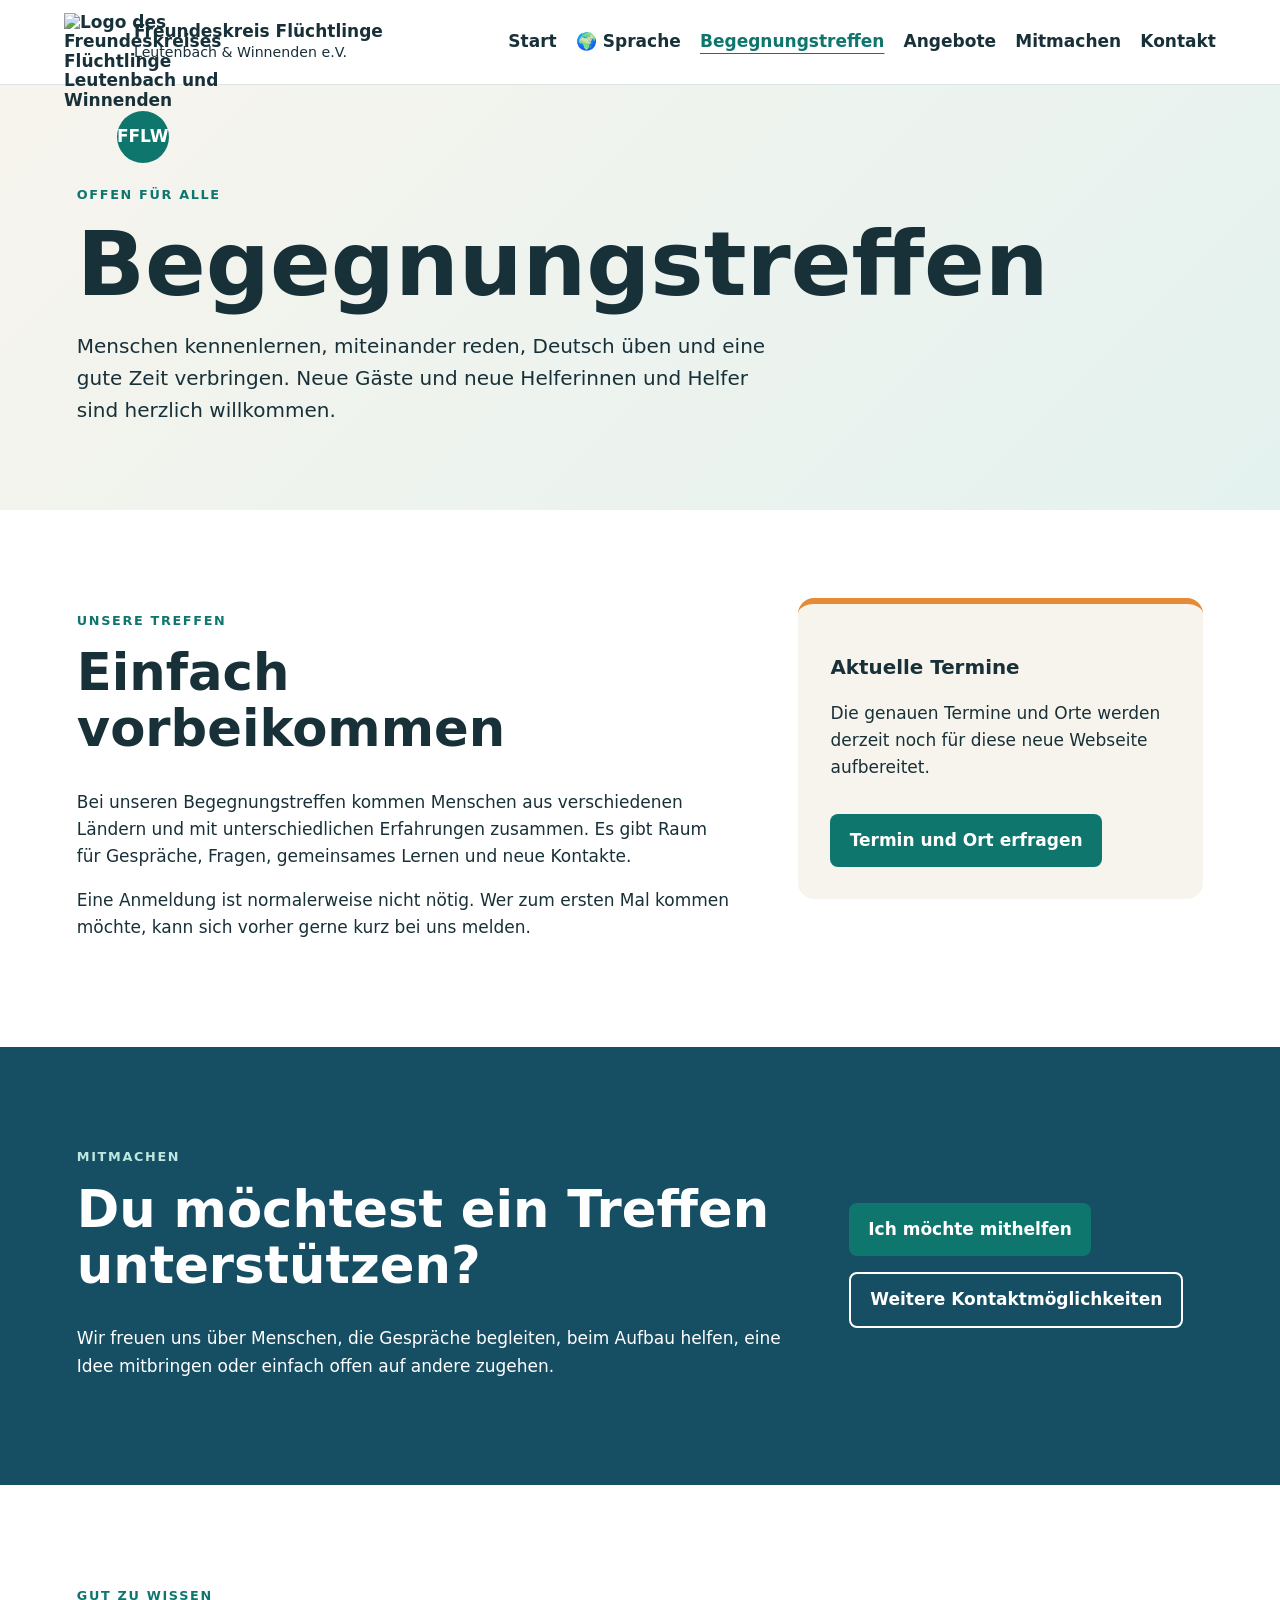
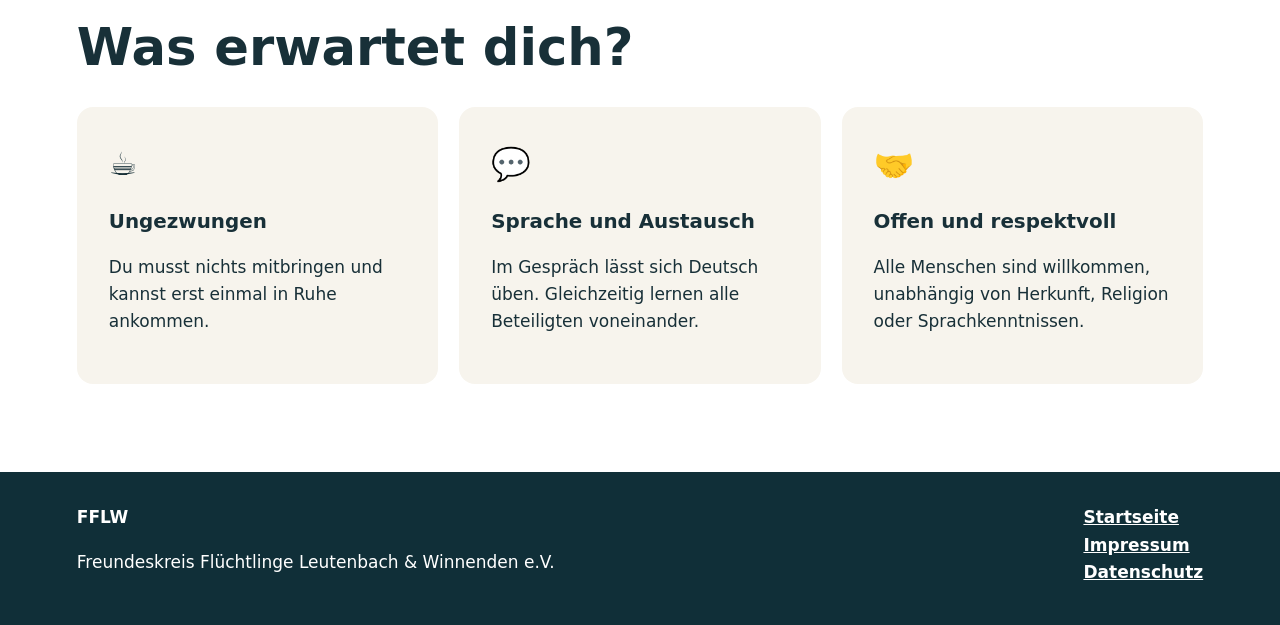
==== begegnungstreffen.html @ 123c2d4a "Add files via upload" ====
<!doctype html>
<html lang="de">
<head>
<meta charset="utf-8"><meta name="viewport" content="width=device-width,initial-scale=1">
<title>Begegnungstreffen | FFLW</title>
<meta name="description" content="Begegnungstreffen des Freundeskreises Flüchtlinge Leutenbach und Winnenden.">
<link rel="stylesheet" href="style.css">
</head>
<body>
<a class="skip" href="#inhalt">Zum Inhalt</a>
<header class="top"><a class="brand" href="index.html"><span class="logo-shell"><img class="site-logo" src="assets/logo.png" alt="Logo des Freundeskreises Flüchtlinge Leutenbach und Winnenden" onerror="this.hidden=true;this.nextElementSibling.hidden=false"><span class="logo-fallback" hidden>FFLW</span></span><span>Freundeskreis Flüchtlinge<br><small>Leutenbach & Winnenden e.V.</small></span></a><button class="menu" aria-expanded="false" aria-controls="nav">Menü</button><nav id="nav"><a href="index.html">Start</a><a href="international.html">🌍 Sprache</a><a href="begegnungstreffen.html" aria-current="page">Begegnungstreffen</a><a href="index.html#angebote">Angebote</a><a href="index.html#mitmachen">Mitmachen</a><a href="index.html#kontakt">Kontakt</a></nav></header>
<main id="inhalt">
<section class="page-hero"><p class="kicker">Offen für alle</p><h1>Begegnungstreffen</h1><p class="lead">Menschen kennenlernen, miteinander reden, Deutsch üben und eine gute Zeit verbringen. Neue Gäste und neue Helferinnen und Helfer sind herzlich willkommen.</p></section>
<section class="meeting-section"><div><p class="kicker">Unsere Treffen</p><h2>Einfach vorbeikommen</h2><p>Bei unseren Begegnungstreffen kommen Menschen aus verschiedenen Ländern und mit unterschiedlichen Erfahrungen zusammen. Es gibt Raum für Gespräche, Fragen, gemeinsames Lernen und neue Kontakte.</p><p>Eine Anmeldung ist normalerweise nicht nötig. Wer zum ersten Mal kommen möchte, kann sich vorher gerne kurz bei uns melden.</p></div><aside class="info-card"><h3>Aktuelle Termine</h3><p>Die genauen Termine und Orte werden derzeit noch für diese neue Webseite aufbereitet.</p><a class="button" href="mailto:kontakt@freundeleuwi.org?subject=Frage%20zu%20den%20Begegnungstreffen">Termin und Ort erfragen</a></aside></section>
<section class="band"><div><p class="kicker">Mitmachen</p><h2>Du möchtest ein Treffen unterstützen?</h2><p>Wir freuen uns über Menschen, die Gespräche begleiten, beim Aufbau helfen, eine Idee mitbringen oder einfach offen auf andere zugehen.</p></div><div class="links"><a class="button" href="mailto:kontakt@freundeleuwi.org?subject=Ich%20möchte%20bei%20den%20Begegnungstreffen%20mithelfen">Ich möchte mithelfen</a><a class="button secondary light" href="index.html#kontakt">Weitere Kontaktmöglichkeiten</a></div></section>
<section><p class="kicker">Gut zu wissen</p><h2>Was erwartet dich?</h2><div class="grid"><article><span class="icon">☕</span><h3>Ungezwungen</h3><p>Du musst nichts mitbringen und kannst erst einmal in Ruhe ankommen.</p></article><article><span class="icon">💬</span><h3>Sprache und Austausch</h3><p>Im Gespräch lässt sich Deutsch üben. Gleichzeitig lernen alle Beteiligten voneinander.</p></article><article><span class="icon">🤝</span><h3>Offen und respektvoll</h3><p>Alle Menschen sind willkommen, unabhängig von Herkunft, Religion oder Sprachkenntnissen.</p></article></div></section>
</main>
<footer><div><strong>FFLW</strong><p>Freundeskreis Flüchtlinge Leutenbach & Winnenden e.V.</p></div><div><a href="index.html">Startseite</a><a href="impressum.html">Impressum</a><a href="datenschutz.html">Datenschutz</a></div></footer>
<script src="script.js"></script>
</body></html>
---- style.css ----
:root{--blue:#164e63;--teal:#0f766e;--cream:#f7f4ed;--ink:#183038;--white:#fff;--orange:#e58b36}*{box-sizing:border-box}html{scroll-behavior:smooth}body{margin:0;color:var(--ink);font:17px/1.6 system-ui,-apple-system,Segoe UI,sans-serif;background:#fff}a{color:var(--teal);font-weight:650}.skip{position:absolute;left:-999px}.skip:focus{left:1rem;top:1rem;background:#fff;padding:.7rem;z-index:9}.top{position:sticky;top:0;z-index:5;display:flex;align-items:center;justify-content:space-between;padding:.8rem max(5vw,1rem);background:rgba(255,255,255,.96);border-bottom:1px solid #dce5e5}.brand{display:flex;gap:.75rem;align-items:center;color:var(--ink);text-decoration:none;line-height:1.15}.brand small{font-weight:500}.logo-shell{display:grid;place-items:center;width:58px;height:58px;flex:0 0 58px}.site-logo{display:block;width:100%;height:100%;object-fit:contain}.logo-fallback{display:grid;place-items:center;width:52px;height:52px;border-radius:50%;background:var(--teal);color:white;font-weight:850}nav{display:flex;gap:1.2rem}nav a{text-decoration:none;color:var(--ink)}.menu{display:none}main>section{padding:5.5rem max(6vw,1.25rem)}.hero{min-height:75vh;display:grid;grid-template-columns:1.5fr .8fr;gap:4rem;align-items:center;background:linear-gradient(135deg,var(--cream),#e4f2ef)}h1{font-size:clamp(2.7rem,7vw,6rem);line-height:1.02;margin:.2rem 0 1.2rem;max-width:900px}h2{font-size:clamp(2rem,4vw,3.5rem);line-height:1.1;margin:.2rem 0 2rem}h3{line-height:1.2}.lead{font-size:1.25rem;max-width:700px}.kicker{text-transform:uppercase;letter-spacing:.13em;font-weight:800;color:var(--teal);font-size:.8rem}.actions{display:flex;flex-wrap:wrap;gap:1rem;align-items:center;margin-top:2rem}.button{display:inline-block;padding:.8rem 1.2rem;border-radius:.5rem;background:var(--teal);color:#fff;text-decoration:none}.button.secondary{background:transparent;color:var(--teal);border:2px solid var(--teal)}.hero-card{background:#fff;padding:2rem;border-radius:1rem;box-shadow:0 18px 50px #164e6320}.hero-card a{display:block;margin:.5rem 0}.grid{display:grid;grid-template-columns:repeat(3,1fr);gap:1.3rem}.grid article{padding:2rem;background:var(--cream);border-radius:1rem}.icon{font-size:2rem}.band{display:grid;grid-template-columns:1.4fr .7fr;gap:4rem;background:var(--blue);color:#fff}.band .kicker,.band a{color:#bce8df}.band .button{color:#fff}.band .light{border-color:#fff;color:#fff}.links{display:flex;flex-direction:column;align-items:flex-start;gap:1rem;justify-content:center}.split{display:grid;grid-template-columns:1fr 1.3fr;gap:4rem}.join{text-align:center;background:var(--cream)}.join p{max-width:760px;margin-left:auto;margin-right:auto}.join .actions{justify-content:center}.textlink{padding:.8rem}.contact-grid{display:grid;grid-template-columns:1fr 1fr;gap:2rem}footer{display:flex;justify-content:space-between;gap:2rem;padding:2rem max(6vw,1.25rem);background:#102f38;color:#fff}footer a{display:block;color:#fff}@media(max-width:780px){.menu{display:block;background:var(--teal);color:#fff;border:0;border-radius:.4rem;padding:.65rem .9rem;font-weight:700}nav{display:none;position:absolute;top:69px;left:0;right:0;background:#fff;padding:1rem 1.3rem;box-shadow:0 10px 20px #0002;flex-direction:column}nav.open{display:flex}.hero,.band,.split,.contact-grid{grid-template-columns:1fr}.hero{gap:2rem}.grid{grid-template-columns:1fr}main>section{padding-top:4rem;padding-bottom:4rem}footer{flex-direction:column}h1{font-size:3rem}}
.page-hero{background:linear-gradient(135deg,var(--cream),#e4f2ef);padding-bottom:4rem}.page-hero h1{max-width:1000px}.meeting-section{display:grid;grid-template-columns:1.3fr .8fr;gap:4rem;align-items:start}.info-card{background:var(--cream);padding:2rem;border-radius:1rem;border-top:6px solid var(--orange)}.info-card .button{margin-top:1rem}nav a[aria-current="page"]{color:var(--teal);text-decoration:underline;text-underline-offset:.35rem}@media(max-width:780px){.meeting-section{grid-template-columns:1fr}.page-hero{padding-top:4rem}}

.language-banner{display:flex;align-items:center;justify-content:center;gap:1rem;padding:.8rem 1.2rem;background:#f5c451;color:#16343b;text-decoration:none;text-align:left}.language-banner>span:first-child{font-size:2rem}.language-banner small{display:block;font-weight:600}.international-hero{text-align:center}.international-hero h1{margin-left:auto;margin-right:auto}.international-hero .lead{margin-left:auto;margin-right:auto}.welcome-lines{font-size:clamp(1rem,2.4vw,1.35rem);font-weight:700;color:var(--teal)}.welcome-lines p{margin:.25rem}.translation-help{display:grid;grid-template-columns:1.3fr .8fr;gap:4rem;align-items:start}.steps{padding:0;list-style:none;counter-reset:steps}.steps li{display:grid;grid-template-columns:2rem 1fr;gap:.2rem .8rem;margin:1.2rem 0}.steps li:before{counter-increment:steps;content:counter(steps);grid-row:1/3;display:grid;place-items:center;width:2rem;height:2rem;border-radius:50%;background:var(--teal);color:#fff;font-weight:800}.steps span{grid-column:2}.language-section{background:#f7f4ed}.language-grid{display:grid;grid-template-columns:repeat(3,1fr);gap:1rem}.language-card{display:flex;flex-direction:column;min-height:150px;padding:1.3rem;border:2px solid transparent;border-radius:1rem;background:#fff;color:var(--ink);text-decoration:none;box-shadow:0 5px 18px #164e6312;transition:transform .15s,border-color .15s}.language-card:hover,.language-card:focus{transform:translateY(-3px);border-color:var(--teal)}.language-card .flags{font-size:1.45rem;letter-spacing:.1rem;direction:ltr}.language-card strong{margin-top:auto;font-size:1.55rem}.language-card small{color:#52666b;font-weight:600}.language-card.rtl{text-align:right}@media(max-width:900px){.language-grid{grid-template-columns:repeat(2,1fr)}}@media(max-width:780px){.translation-help{grid-template-columns:1fr}.language-banner{justify-content:flex-start}.language-grid{grid-template-columns:1fr}.language-card{min-height:135px}}
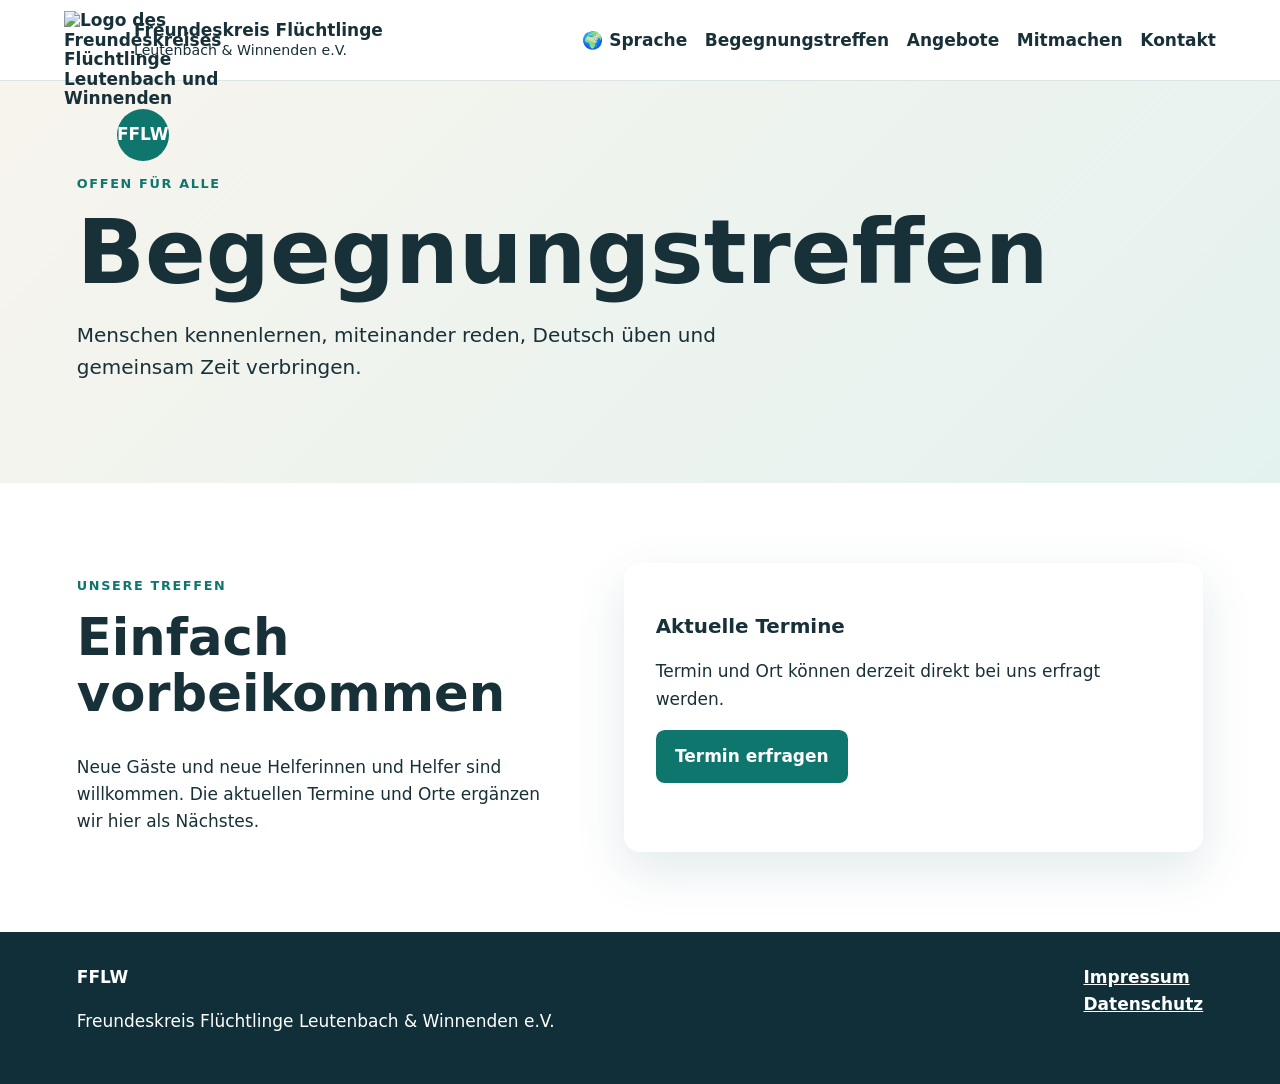
==== commit 99b53c78: "Add files via upload" ====
--- a/begegnungstreffen.html
+++ b/begegnungstreffen.html
@@ -1,20 +1 @@
-<!doctype html>
-<html lang="de">
-<head>
-<meta charset="utf-8"><meta name="viewport" content="width=device-width,initial-scale=1">
-<title>Begegnungstreffen | FFLW</title>
-<meta name="description" content="Begegnungstreffen des Freundeskreises Flüchtlinge Leutenbach und Winnenden.">
-<link rel="stylesheet" href="style.css">
-</head>
-<body>
-<a class="skip" href="#inhalt">Zum Inhalt</a>
-<header class="top"><a class="brand" href="index.html"><span class="logo-shell"><img class="site-logo" src="assets/logo.png" alt="Logo des Freundeskreises Flüchtlinge Leutenbach und Winnenden" onerror="this.hidden=true;this.nextElementSibling.hidden=false"><span class="logo-fallback" hidden>FFLW</span></span><span>Freundeskreis Flüchtlinge<br><small>Leutenbach & Winnenden e.V.</small></span></a><button class="menu" aria-expanded="false" aria-controls="nav">Menü</button><nav id="nav"><a href="index.html">Start</a><a href="international.html">🌍 Sprache</a><a href="begegnungstreffen.html" aria-current="page">Begegnungstreffen</a><a href="index.html#angebote">Angebote</a><a href="index.html#mitmachen">Mitmachen</a><a href="index.html#kontakt">Kontakt</a></nav></header>
-<main id="inhalt">
-<section class="page-hero"><p class="kicker">Offen für alle</p><h1>Begegnungstreffen</h1><p class="lead">Menschen kennenlernen, miteinander reden, Deutsch üben und eine gute Zeit verbringen. Neue Gäste und neue Helferinnen und Helfer sind herzlich willkommen.</p></section>
-<section class="meeting-section"><div><p class="kicker">Unsere Treffen</p><h2>Einfach vorbeikommen</h2><p>Bei unseren Begegnungstreffen kommen Menschen aus verschiedenen Ländern und mit unterschiedlichen Erfahrungen zusammen. Es gibt Raum für Gespräche, Fragen, gemeinsames Lernen und neue Kontakte.</p><p>Eine Anmeldung ist normalerweise nicht nötig. Wer zum ersten Mal kommen möchte, kann sich vorher gerne kurz bei uns melden.</p></div><aside class="info-card"><h3>Aktuelle Termine</h3><p>Die genauen Termine und Orte werden derzeit noch für diese neue Webseite aufbereitet.</p><a class="button" href="mailto:kontakt@freundeleuwi.org?subject=Frage%20zu%20den%20Begegnungstreffen">Termin und Ort erfragen</a></aside></section>
-<section class="band"><div><p class="kicker">Mitmachen</p><h2>Du möchtest ein Treffen unterstützen?</h2><p>Wir freuen uns über Menschen, die Gespräche begleiten, beim Aufbau helfen, eine Idee mitbringen oder einfach offen auf andere zugehen.</p></div><div class="links"><a class="button" href="mailto:kontakt@freundeleuwi.org?subject=Ich%20möchte%20bei%20den%20Begegnungstreffen%20mithelfen">Ich möchte mithelfen</a><a class="button secondary light" href="index.html#kontakt">Weitere Kontaktmöglichkeiten</a></div></section>
-<section><p class="kicker">Gut zu wissen</p><h2>Was erwartet dich?</h2><div class="grid"><article><span class="icon">☕</span><h3>Ungezwungen</h3><p>Du musst nichts mitbringen und kannst erst einmal in Ruhe ankommen.</p></article><article><span class="icon">💬</span><h3>Sprache und Austausch</h3><p>Im Gespräch lässt sich Deutsch üben. Gleichzeitig lernen alle Beteiligten voneinander.</p></article><article><span class="icon">🤝</span><h3>Offen und respektvoll</h3><p>Alle Menschen sind willkommen, unabhängig von Herkunft, Religion oder Sprachkenntnissen.</p></article></div></section>
-</main>
-<footer><div><strong>FFLW</strong><p>Freundeskreis Flüchtlinge Leutenbach & Winnenden e.V.</p></div><div><a href="index.html">Startseite</a><a href="impressum.html">Impressum</a><a href="datenschutz.html">Datenschutz</a></div></footer>
-<script src="script.js"></script>
-</body></html>
+<!doctype html><html lang="de"><head><meta charset="utf-8"><meta name="viewport" content="width=device-width,initial-scale=1"><title>Begegnungstreffen | FFLW</title><link rel="stylesheet" href="style.css"></head><body><a class="skip" href="#inhalt">Zum Inhalt</a><header class="top"><a class="brand" href="index.html"><span class="logo-shell"><img class="site-logo" src="assets/logo.png" alt="Logo des Freundeskreises Flüchtlinge Leutenbach und Winnenden" onerror="this.hidden=true;this.nextElementSibling.hidden=false"><span class="logo-fallback" hidden>FFLW</span></span><span>Freundeskreis Flüchtlinge<br><small>Leutenbach &amp; Winnenden e.V.</small></span></a><button class="menu" aria-expanded="false" aria-controls="nav">Menü</button><nav id="nav"><a href="international.html">🌍 Sprache</a><a href="begegnungstreffen.html">Begegnungstreffen</a><a href="index.html#angebote">Angebote</a><a href="index.html#mitmachen">Mitmachen</a><a href="index.html#kontakt">Kontakt</a></nav></header><main id="inhalt"><section class="page-hero"><p class="kicker">Offen für alle</p><h1>Begegnungstreffen</h1><p class="lead">Menschen kennenlernen, miteinander reden, Deutsch üben und gemeinsam Zeit verbringen.</p></section><section class="meeting-section"><div><p class="kicker">Unsere Treffen</p><h2>Einfach vorbeikommen</h2><p>Neue Gäste und neue Helferinnen und Helfer sind willkommen. Die aktuellen Termine und Orte ergänzen wir hier als Nächstes.</p></div><aside class="info-card"><h3>Aktuelle Termine</h3><p>Termin und Ort können derzeit direkt bei uns erfragt werden.</p><a class="button" href="mailto:kontakt@freundeleuwi.org?subject=Frage%20zu%20den%20Begegnungstreffen">Termin erfragen</a></aside></section></main><footer><div><strong>FFLW</strong><p>Freundeskreis Flüchtlinge Leutenbach &amp; Winnenden e.V.</p></div><div><a href="impressum.html">Impressum</a><a href="datenschutz.html">Datenschutz</a></div></footer><script src="script.js"></script></body></html>
--- a/style.css
+++ b/style.css
@@ -1,4 +1 @@
-:root{--blue:#164e63;--teal:#0f766e;--cream:#f7f4ed;--ink:#183038;--white:#fff;--orange:#e58b36}*{box-sizing:border-box}html{scroll-behavior:smooth}body{margin:0;color:var(--ink);font:17px/1.6 system-ui,-apple-system,Segoe UI,sans-serif;background:#fff}a{color:var(--teal);font-weight:650}.skip{position:absolute;left:-999px}.skip:focus{left:1rem;top:1rem;background:#fff;padding:.7rem;z-index:9}.top{position:sticky;top:0;z-index:5;display:flex;align-items:center;justify-content:space-between;padding:.8rem max(5vw,1rem);background:rgba(255,255,255,.96);border-bottom:1px solid #dce5e5}.brand{display:flex;gap:.75rem;align-items:center;color:var(--ink);text-decoration:none;line-height:1.15}.brand small{font-weight:500}.logo-shell{display:grid;place-items:center;width:58px;height:58px;flex:0 0 58px}.site-logo{display:block;width:100%;height:100%;object-fit:contain}.logo-fallback{display:grid;place-items:center;width:52px;height:52px;border-radius:50%;background:var(--teal);color:white;font-weight:850}nav{display:flex;gap:1.2rem}nav a{text-decoration:none;color:var(--ink)}.menu{display:none}main>section{padding:5.5rem max(6vw,1.25rem)}.hero{min-height:75vh;display:grid;grid-template-columns:1.5fr .8fr;gap:4rem;align-items:center;background:linear-gradient(135deg,var(--cream),#e4f2ef)}h1{font-size:clamp(2.7rem,7vw,6rem);line-height:1.02;margin:.2rem 0 1.2rem;max-width:900px}h2{font-size:clamp(2rem,4vw,3.5rem);line-height:1.1;margin:.2rem 0 2rem}h3{line-height:1.2}.lead{font-size:1.25rem;max-width:700px}.kicker{text-transform:uppercase;letter-spacing:.13em;font-weight:800;color:var(--teal);font-size:.8rem}.actions{display:flex;flex-wrap:wrap;gap:1rem;align-items:center;margin-top:2rem}.button{display:inline-block;padding:.8rem 1.2rem;border-radius:.5rem;background:var(--teal);color:#fff;text-decoration:none}.button.secondary{background:transparent;color:var(--teal);border:2px solid var(--teal)}.hero-card{background:#fff;padding:2rem;border-radius:1rem;box-shadow:0 18px 50px #164e6320}.hero-card a{display:block;margin:.5rem 0}.grid{display:grid;grid-template-columns:repeat(3,1fr);gap:1.3rem}.grid article{padding:2rem;background:var(--cream);border-radius:1rem}.icon{font-size:2rem}.band{display:grid;grid-template-columns:1.4fr .7fr;gap:4rem;background:var(--blue);color:#fff}.band .kicker,.band a{color:#bce8df}.band .button{color:#fff}.band .light{border-color:#fff;color:#fff}.links{display:flex;flex-direction:column;align-items:flex-start;gap:1rem;justify-content:center}.split{display:grid;grid-template-columns:1fr 1.3fr;gap:4rem}.join{text-align:center;background:var(--cream)}.join p{max-width:760px;margin-left:auto;margin-right:auto}.join .actions{justify-content:center}.textlink{padding:.8rem}.contact-grid{display:grid;grid-template-columns:1fr 1fr;gap:2rem}footer{display:flex;justify-content:space-between;gap:2rem;padding:2rem max(6vw,1.25rem);background:#102f38;color:#fff}footer a{display:block;color:#fff}@media(max-width:780px){.menu{display:block;background:var(--teal);color:#fff;border:0;border-radius:.4rem;padding:.65rem .9rem;font-weight:700}nav{display:none;position:absolute;top:69px;left:0;right:0;background:#fff;padding:1rem 1.3rem;box-shadow:0 10px 20px #0002;flex-direction:column}nav.open{display:flex}.hero,.band,.split,.contact-grid{grid-template-columns:1fr}.hero{gap:2rem}.grid{grid-template-columns:1fr}main>section{padding-top:4rem;padding-bottom:4rem}footer{flex-direction:column}h1{font-size:3rem}}
-.page-hero{background:linear-gradient(135deg,var(--cream),#e4f2ef);padding-bottom:4rem}.page-hero h1{max-width:1000px}.meeting-section{display:grid;grid-template-columns:1.3fr .8fr;gap:4rem;align-items:start}.info-card{background:var(--cream);padding:2rem;border-radius:1rem;border-top:6px solid var(--orange)}.info-card .button{margin-top:1rem}nav a[aria-current="page"]{color:var(--teal);text-decoration:underline;text-underline-offset:.35rem}@media(max-width:780px){.meeting-section{grid-template-columns:1fr}.page-hero{padding-top:4rem}}
-
-.language-banner{display:flex;align-items:center;justify-content:center;gap:1rem;padding:.8rem 1.2rem;background:#f5c451;color:#16343b;text-decoration:none;text-align:left}.language-banner>span:first-child{font-size:2rem}.language-banner small{display:block;font-weight:600}.international-hero{text-align:center}.international-hero h1{margin-left:auto;margin-right:auto}.international-hero .lead{margin-left:auto;margin-right:auto}.welcome-lines{font-size:clamp(1rem,2.4vw,1.35rem);font-weight:700;color:var(--teal)}.welcome-lines p{margin:.25rem}.translation-help{display:grid;grid-template-columns:1.3fr .8fr;gap:4rem;align-items:start}.steps{padding:0;list-style:none;counter-reset:steps}.steps li{display:grid;grid-template-columns:2rem 1fr;gap:.2rem .8rem;margin:1.2rem 0}.steps li:before{counter-increment:steps;content:counter(steps);grid-row:1/3;display:grid;place-items:center;width:2rem;height:2rem;border-radius:50%;background:var(--teal);color:#fff;font-weight:800}.steps span{grid-column:2}.language-section{background:#f7f4ed}.language-grid{display:grid;grid-template-columns:repeat(3,1fr);gap:1rem}.language-card{display:flex;flex-direction:column;min-height:150px;padding:1.3rem;border:2px solid transparent;border-radius:1rem;background:#fff;color:var(--ink);text-decoration:none;box-shadow:0 5px 18px #164e6312;transition:transform .15s,border-color .15s}.language-card:hover,.language-card:focus{transform:translateY(-3px);border-color:var(--teal)}.language-card .flags{font-size:1.45rem;letter-spacing:.1rem;direction:ltr}.language-card strong{margin-top:auto;font-size:1.55rem}.language-card small{color:#52666b;font-weight:600}.language-card.rtl{text-align:right}@media(max-width:900px){.language-grid{grid-template-columns:repeat(2,1fr)}}@media(max-width:780px){.translation-help{grid-template-columns:1fr}.language-banner{justify-content:flex-start}.language-grid{grid-template-columns:1fr}.language-card{min-height:135px}}
+ :root{--blue:#164e63;--teal:#0f766e;--cream:#f7f4ed;--ink:#183038;--orange:#e58b36;--yellow:#f5c451}*{box-sizing:border-box}html{scroll-behavior:smooth}body{margin:0;color:var(--ink);font:17px/1.6 system-ui,-apple-system,Segoe UI,sans-serif}a{color:var(--teal);font-weight:650}.skip{position:absolute;left:-999px}.skip:focus{left:1rem;top:1rem;background:#fff;padding:.7rem;z-index:9}.top{position:sticky;top:0;z-index:5;display:flex;align-items:center;justify-content:space-between;padding:.7rem max(5vw,1rem);background:#fffffff5;border-bottom:1px solid #dce5e5}.brand{display:flex;gap:.75rem;align-items:center;color:var(--ink);text-decoration:none;line-height:1.15}.brand small{font-weight:500}.logo-shell{display:grid;place-items:center;width:58px;height:58px;flex:0 0 58px}.site-logo{display:block;width:100%;height:100%;object-fit:contain}.logo-fallback{display:grid;place-items:center;width:52px;height:52px;border-radius:50%;background:var(--teal);color:#fff;font-weight:850}nav{display:flex;gap:1.1rem}nav a{text-decoration:none;color:var(--ink)}.menu{display:none}main>section{padding:5rem max(6vw,1.25rem)}.language-banner{display:flex;justify-content:center;align-items:center;gap:1rem;padding:.8rem 1rem;background:var(--yellow);color:var(--ink);text-decoration:none}.language-banner>span:first-child{font-size:2rem}.language-banner small{display:block}.hero{min-height:68vh;display:grid;grid-template-columns:1.5fr .7fr;gap:4rem;align-items:center;background:linear-gradient(135deg,var(--cream),#e4f2ef)}h1{font-size:clamp(2.7rem,7vw,5.7rem);line-height:1.02;margin:.2rem 0 1.2rem}h2{font-size:clamp(2rem,4vw,3.3rem);line-height:1.1;margin:.2rem 0 2rem}h3{line-height:1.2}.lead{font-size:1.25rem;max-width:760px}.kicker{text-transform:uppercase;letter-spacing:.13em;font-weight:800;color:var(--teal);font-size:.8rem}.actions{display:flex;flex-wrap:wrap;gap:1rem;margin-top:2rem}.button{display:inline-block;padding:.8rem 1.2rem;border-radius:.55rem;background:var(--teal);color:#fff;text-decoration:none}.button.secondary{background:transparent;color:var(--teal);border:2px solid var(--teal)}.hero-card,.info-card{background:#fff;padding:2rem;border-radius:1rem;box-shadow:0 18px 50px #164e6320}.tile-grid{display:grid;grid-template-columns:repeat(3,1fr);gap:1.25rem}.tile{position:relative;display:flex;flex-direction:column;justify-content:space-between;min-height:260px;padding:1.6rem;border-radius:1.1rem;color:var(--ink);text-decoration:none;overflow:hidden;box-shadow:0 8px 25px #164e6315;transition:transform .18s,box-shadow .18s}.tile:hover,.tile:focus{transform:translateY(-5px);box-shadow:0 16px 35px #164e6325}.tile-icon{font-size:2.6rem}.tile h3{font-size:1.45rem;margin:.7rem 0}.tile p{font-weight:500}.tile-link{display:block;margin-top:1rem;color:var(--teal);font-weight:800}.tile-meet,.tile-language{background:#e4f2ef}.tile-letter,.tile-join{background:#fff2dc}.tile-bike{background:#e8eef7}.tile-warehouse{background:#f2ebe3}.band{display:grid;grid-template-columns:1.4fr .7fr;gap:4rem;background:var(--blue);color:#fff}.band .kicker,.band a{color:#bce8df}.band .button{color:#fff}.band .light{border-color:#fff;color:#fff}.links{display:flex;flex-direction:column;align-items:flex-start;gap:1rem;justify-content:center}.split,.meeting-section,.contact-grid{display:grid;grid-template-columns:1fr 1.2fr;gap:4rem}.join{text-align:center;background:var(--cream)}.join p{max-width:760px;margin-left:auto;margin-right:auto}.join .actions{justify-content:center}.page-hero{background:linear-gradient(135deg,var(--cream),#e4f2ef)}.international-hero{text-align:center}.welcome-lines{font-size:1.2rem;font-weight:750;color:var(--teal)}.language-section{background:var(--cream)}.language-grid{display:grid;grid-template-columns:repeat(3,1fr);gap:1rem}.language-card{display:flex;flex-direction:column;min-height:145px;padding:1.3rem;border-radius:1rem;background:#fff;color:var(--ink);text-decoration:none;box-shadow:0 5px 18px #164e6312}.language-card .flags{font-size:1.4rem}.language-card strong{margin-top:auto;font-size:1.5rem}.language-card small{color:#53686c}footer{display:flex;justify-content:space-between;padding:2rem max(6vw,1.25rem);background:#102f38;color:#fff}footer a{display:block;color:#fff}@media(max-width:900px){.tile-grid,.language-grid{grid-template-columns:repeat(2,1fr)}}@media(max-width:780px){.menu{display:block;background:var(--teal);color:#fff;border:0;border-radius:.4rem;padding:.65rem .9rem;font-weight:700}nav{display:none;position:absolute;top:72px;left:0;right:0;background:#fff;padding:1rem 1.3rem;box-shadow:0 10px 20px #0002;flex-direction:column}nav.open{display:flex}.hero,.band,.split,.meeting-section,.contact-grid{grid-template-columns:1fr}.tile-grid,.language-grid{grid-template-columns:1fr}.tile{min-height:220px}main>section{padding:4rem 1.25rem}footer{flex-direction:column}.brand>span:last-child{font-size:.9rem}}
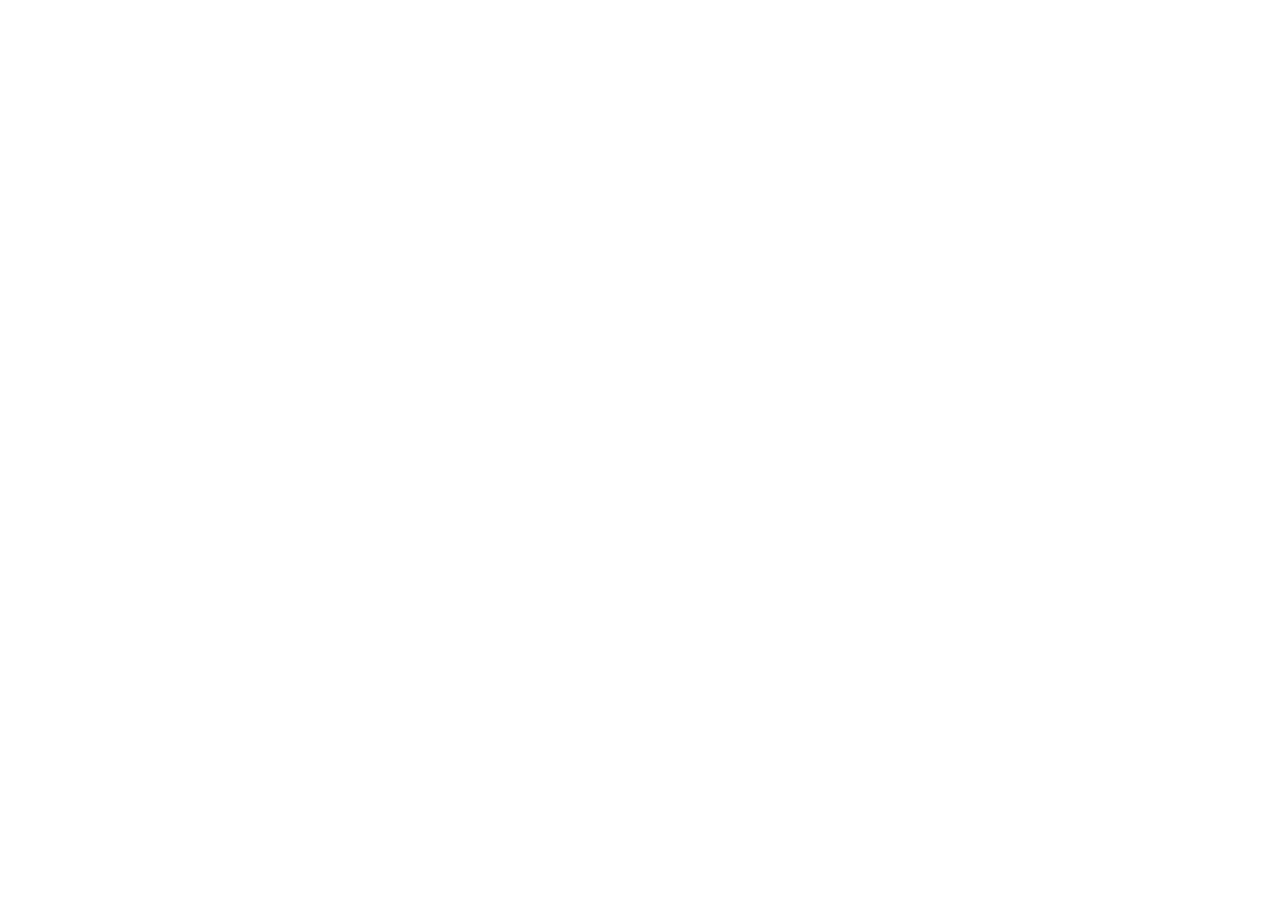
==== commit 177b0236: "Add files via upload Originalnahe Pilotvorlage für fünf Seiten" ====
--- a/begegnungstreffen.html
+++ b/begegnungstreffen.html
@@ -1 +1,427 @@
-<!doctype html><html lang="de"><head><meta charset="utf-8"><meta name="viewport" content="width=device-width,initial-scale=1"><title>Begegnungstreffen | FFLW</title><link rel="stylesheet" href="style.css"></head><body><a class="skip" href="#inhalt">Zum Inhalt</a><header class="top"><a class="brand" href="index.html"><span class="logo-shell"><img class="site-logo" src="assets/logo.png" alt="Logo des Freundeskreises Flüchtlinge Leutenbach und Winnenden" onerror="this.hidden=true;this.nextElementSibling.hidden=false"><span class="logo-fallback" hidden>FFLW</span></span><span>Freundeskreis Flüchtlinge<br><small>Leutenbach &amp; Winnenden e.V.</small></span></a><button class="menu" aria-expanded="false" aria-controls="nav">Menü</button><nav id="nav"><a href="international.html">🌍 Sprache</a><a href="begegnungstreffen.html">Begegnungstreffen</a><a href="index.html#angebote">Angebote</a><a href="index.html#mitmachen">Mitmachen</a><a href="index.html#kontakt">Kontakt</a></nav></header><main id="inhalt"><section class="page-hero"><p class="kicker">Offen für alle</p><h1>Begegnungstreffen</h1><p class="lead">Menschen kennenlernen, miteinander reden, Deutsch üben und gemeinsam Zeit verbringen.</p></section><section class="meeting-section"><div><p class="kicker">Unsere Treffen</p><h2>Einfach vorbeikommen</h2><p>Neue Gäste und neue Helferinnen und Helfer sind willkommen. Die aktuellen Termine und Orte ergänzen wir hier als Nächstes.</p></div><aside class="info-card"><h3>Aktuelle Termine</h3><p>Termin und Ort können derzeit direkt bei uns erfragt werden.</p><a class="button" href="mailto:kontakt@freundeleuwi.org?subject=Frage%20zu%20den%20Begegnungstreffen">Termin erfragen</a></aside></section></main><footer><div><strong>FFLW</strong><p>Freundeskreis Flüchtlinge Leutenbach &amp; Winnenden e.V.</p></div><div><a href="impressum.html">Impressum</a><a href="datenschutz.html">Datenschutz</a></div></footer><script src="script.js"></script></body></html>+
+<!DOCTYPE html>
+<html lang="de-de" dir="ltr">
+<head><meta name="GENERATOR" content="Microsoft SharePoint" /><meta http-equiv="Content-type" content="text/html; charset=utf-8" /><meta http-equiv="X-UA-Compatible" content="IE=edge" /><meta http-equiv="Expires" content="0" /><meta name="viewport" content="width=device-width, initial-scale=1.0, maximum-scale=1.0, minimum-scale=1.0, user-scalable=no" /><title>
+	OneDrive
+</title><link rel="shortcut icon" href="/_layouts/15/images/odbfavicon.ico?rev=50" type="image/vnd.microsoft.icon" id="favicon" /><link rel="manifest" crossorigin="use-credentials" href="/_layouts/15/spwebappmanifest.ashx?app=OneDrive" /></head>
+ <body style="margin: 0; padding: 0;">
+    <script  nonce= 'da98d635-11e8-4837-b5b9-2ca40e1b1dd5' >if(!spfxPerfMarks){var spfxPerfMarks = {};} var markPerfStage=function(key) {if(window.performance && typeof window.performance.now === 'function'){spfxPerfMarks[key]=window.performance.now();} else{spfxPerfMarks[key]=Date.now();} if (window.performance && typeof window.performance.mark === 'function') {window.performance.mark(key);}};</script><script type="text/javascript" id="SuiteNavShellCore" nonce="da98d635-11e8-4837-b5b9-2ca40e1b1dd5" crossorigin="anonymous" async src="https://res.public.onecdn.static.microsoft/shellux/api/shellbootstrapper/business/oneshell?v=1">
+
+</script><script type="text/javascript" nonce="da98d635-11e8-4837-b5b9-2ca40e1b1dd5">
+	window.document.getElementById('SuiteNavShellCore').addEventListener('load', function() { (typeof markPerfStage === 'function' && markPerfStage('suiteNavScriptAsyncEnd')); if (window.executeSuiteNavOnce) { window.executeSuiteNavOnce() } window.shellCoreLoaded = true; });window.document.getElementById('SuiteNavShellCore').addEventListener('error', function() { 
+var scriptElem = document.getElementById('SuiteNavShellCore');
+scriptElem.parentNode.removeChild(scriptElem);
+var newScript = document.createElement('script');
+newScript.setAttribute('type', 'text/javascript');
+newScript.setAttribute('id', 'SuiteNavShellCore');
+newScript.setAttribute('src', 'https://res.public.onecdn.static.microsoft/shellux/api/shellbootstrapper/business/oneshell?v=1');
+newScript.setAttribute('crossorigin', 'anonymous');
+newScript.async = true;
+newScript.addEventListener('load', function() { (typeof markPerfStage === 'function' && markPerfStage('suiteNavScriptAsyncEnd')); if (window.executeSuiteNavOnce) { window.executeSuiteNavOnce() } window.shellCoreLoaded = true; });
+newScript.addEventListener('error', function() { window.o365ShellScriptLoadError = arguments[0]; (typeof markPerfStage === 'function' && markPerfStage('suiteNavScriptError')); if (window.executeSuiteNavOnce) { window.executeSuiteNavOnce() } window.shellCoreLoadError = true; });
+document.head.appendChild(newScript); });
+</script><script type="text/javascript" nonce="da98d635-11e8-4837-b5b9-2ca40e1b1dd5">
+	window.o365ShellLoadPromiseResolve = undefined; window.o365ShellLoadPromiseReject = undefined; window.o365ShellRenderPromiseResolve = undefined; window.o365ShellRenderPromiseReject = undefined; window.o365ShellPostRenderPromiseResolve = undefined; window.o365ShellPostRenderPromiseReject = undefined; window.o365ShellLoadPromise = new Promise(function (loadResolve, loadReject) { window.o365ShellLoadPromiseResolve = loadResolve, window.o365ShellLoadPromiseReject = loadReject }); window.o365ShellRenderPromise = new Promise(function (renderResolve, renderReject) { window.o365ShellRenderPromiseResolve = renderResolve, window.o365ShellRenderPromiseReject = renderReject }); window.o365ShellPostRenderPromise = new Promise(function (prResolve,prReject) { window.o365ShellPostRenderPromiseResolve = prResolve, window.o365ShellPostRenderPromiseReject = prReject });var executeSuiteNav = function () {var suiteNavPlaceholder = document.createElement('div');suiteNavPlaceholder.id = 'SuiteNavPlaceholder';suiteNavPlaceholder.style = "min-height: 48px";document.body.insertBefore(suiteNavPlaceholder, document.body.firstChild);if (window.o365ShellScriptLoadError) {o365ShellLoadPromiseReject(window.o365ShellScriptLoadError);o365ShellRenderPromiseReject(new Error('SuiteNavLoadError'));o365ShellPostRenderPromiseReject(new Error('SuiteNavLoadError'));return; }o365ShellLoadPromiseResolve();var themeData = {
+                    Primary: 'transparent',
+                    AppName: '#424242',
+                    DefaultText: '#424242',
+                    DefaultBackground: 'transparent',
+                    HoverText: '#0F6CBD',
+                    HoverBackground: '#EBEBEB',
+                    SelectedText: '#0F6CBD',
+                    SelectedBackground: '#E0E0E0',
+                    PressedText: '#115EA3',
+                    PressedBackground: '#D6D6D6',
+                    SearchBoxBackgroundActive: '#FFFFFF',
+                    SearchBoxBackgroundInactive: '#FFFFFF'
+                };var searchQueryViewParam = window.location.search.substring(1).split('&').filter(function (s) { return s.indexOf('q=')===0; })[0]; var searchQuery = searchQueryViewParam ? decodeURIComponent(searchQueryViewParam.substring(2)) : ''; (typeof markPerfStage === 'function' && markPerfStage('suiteNavRenderAsyncStart'));O365Shell.RenderAsync({top: 'SuiteNavPlaceholder', layout: 'Mouse', enableSearchUX: true, initialSearchUXVisibility: true, initialSearchUXPlaceholderText: 'Suchen', initialSearchUXSearchText: searchQuery, enableDelayLoading: true, collapseO365Settings: false, disableDelayLoad: false, disableShellPlus: false, isThinHeader: true, enableLegacyResponsiveBehavior: false, expectSearchBoxSettings: true, darkAccent: '#82C7FF', shellAuthProviderConfig: { type: 'webAadWithMsaProxy', login_Hint: 's.layer@ea-rm.de', appSignInUrl: 'https://www.office.com/login?prompt=select_account&ru=%2Flaunch%2Fonedrive', appSignOutUrl: 'https:\u002f\u002fenergieagenturremsmurrggmbh-my.sharepoint.com\u002fpersonal\u002fs_layer_ea-rm_de/_layouts/15/SignOut.aspx', appSwitchUrl: 'https://www.office.com/login?prompt=select_account&ru=%2Flaunch%2Fonedrive', appSwitchToUrl: function(params) { var n = params && params.nextAccount; if(!n) { return ''; } return (!n.type || n.type.toLowerCase() === 'aad' ? 'https://www.office.com/login?ru=%2Flaunch%2Fonedrive' : 'https://onedrive.live.com/?gologin=1') + (n.memberName ? '&login_hint=' + encodeURIComponent(n.memberName) : ''); }, aad: { appId: '00000003-0000-0ff1-ce00-000000000000', wreply: 'https:\u002f\u002fenergieagenturremsmurrggmbh-my.sharepoint.com\u002f_forms\u002fdefault.aspx' }, msa: { siteId:'250206', wreply: 'https:\u002f\u002fenergieagenturremsmurrggmbh-my.sharepoint.com\u002f_forms\u002fdefault.aspx' } }, shellDataOverrides: {AccountSwitchingEnabled: true,DisableMASTPopup: true,RoundedCornersSearchBoxEnabled: true, }, supportShyHeaderMode: true, shyHeaderActivationHeight:480, feedbackConfigs: { feedbackCallerAppHint: 'OneDriveCallerAppHint', onFeedbackInitializationComplete: function() {} }, initialRenderData: { AppBrandTheme: themeData, DisableTheming: false, Culture: 'de-DE', CurrentMainLinkElementId: 'ShellDocuments', IsConsumer: false, UserDisplayName: 'Stefan Layer', UserID: '10032003680431b9', WorkloadId: 'Sharepoint', ShellBootHost: 'https://res.public.onecdn.static.microsoft', Environment: '', EnableVanillaSearchBox: true }},function () {(typeof markPerfStage === 'function' && markPerfStage('suiteNavRenderAsyncEnd'));o365ShellRenderPromiseResolve();},function () {(typeof markPerfStage === 'function' && markPerfStage('suiteNavPostRender'));o365ShellPostRenderPromiseResolve();},function (error) {(typeof markPerfStage === 'function' && markPerfStage('suiteNavRenderAsyncErrorEnd'));o365ShellRenderPromiseReject(error); o365ShellPostRenderPromiseReject(error);});};
+</script><script type="text/javascript" nonce="da98d635-11e8-4837-b5b9-2ca40e1b1dd5">
+	
+window.executeSuiteNavOnce = function () {
+    if (!window.hasSuiteNavExecuted && !!window.O365Shell) {
+        (typeof markPerfStage === 'function' && markPerfStage('executeSuiteNavOnceStart'));
+        
+var shouldExecuteSuiteNav = false;
+
+        (typeof markPerfStage === 'function' && markPerfStage('executeSuiteNavOnceEnd'));
+        window.isSuiteNavDisabled = !window.hasSuiteNavExecuted;
+    }
+}
+executeSuiteNavOnce();
+
+</script>
+</body>
+
+    <script type="text/javascript" nonce="da98d635-11e8-4837-b5b9-2ca40e1b1dd5">
+	var _spPageContextInfo={"ListCountLimit":0,"FieldCountLimit":0,"ClientPrefetchBehavior":0,"IsConsumerListsPaidUser":false,"IsConsumerFilesPaidUser":false,"siteDisabled":false,"IsNextGenSharePointExperienceOptedIn":false,"IsUserInNgspGroup":true,"semanticSearch":0,"isCommonDomainRequestContext":false,"isOCDIAsDefaultPreferred":false,"webServerRelativeUrl":"/personal/s_layer_ea-rm_de","webServerRelativeUrlLegacy":"","webAbsoluteUrl":"https://energieagenturremsmurrggmbh-my.sharepoint.com/personal/s_layer_ea-rm_de","webAbsoluteUrlLegacy":"","viewId":"","webPropertyFlags2":0,"listId":"{f67a13f9-f424-43ab-84e4-9a5f03ecad46}","listTemplateId":"","listPermsMask":{"High":2147483647,"Low":4294705151},"listUrl":"/personal/s_layer_ea-rm_de/Documents","listUrlLegacy":"","listTitle":"Dokumente","listBaseTemplate":700,"listBaseType":1,"listForceCheckout":false,"draftVersionVisibilityType":0,"thirdPartyReplyUrisUpdated":false,"ariaCollectorUrl":"https://eu-mobile.events.data.microsoft.com/Collector/3.0/","secureBrokerDomainName":"securebroker.sharepointonline.com","oneDsCollectorUrl":"https://eu-mobile.events.data.microsoft.com/OneCollector/1.0/","driveInfo":{".driveUrl":"https://energieagenturremsmurrggmbh-my.sharepoint.com/_api/v2.0/drives/b!Xx5MpQMyPUKJAo-jhQwv5kNcoL_sOURAvNiOJp3Erc35E3r2JPSrQ4Tkml8D7K1G",".driveAccessToken":"access_token=v1.[base64].[base64].ArHt46yTIAa8TZdkpNTbKXy081dCSzew3Aji0wcI6po",".driveAccessTokenV21":"access_token=v1.[base64].[base64].PzlygQTwRHh5C87CRqSMCOKUJW2v0XFNS6Y_2QhXwNM"},"vanityUrls":{},"multiGeoInfo":[{"InstanceId":"1f96b97b-fab0-455b-8862-5c61aa82053a","DataLocation":"","IsDefaultDataLocation":false,"RootSiteUrl":"https://energieagenturremsmurrggmbh.sharepoint.com/","MySiteHostUrl":"https://energieagenturremsmurrggmbh-my.sharepoint.com/","TenantAdminUrl":"https://energieagenturremsmurrggmbh-admin.sharepoint.com/","PortalUrl":"https://energieagenturremsmurrggmbh.sharepoint.com/","AdditionalUrls":[]}],"viewOnlyExperienceEnabled":false,"m365GroupsBlockDownloadsExperienceEnabled":false,"readOnlyExperienceEnabled":false,"blockDownloadFileTypePolicyEnabled":false,"authContextLimitedAccessExperienceEnabled":false,"disableBackToClassic":false,"isOAuth":false,"isLocationserviceAvailable":true,"blockDownloadsExperienceEnabled":false,"idleSessionSignOutEnabled":false,"activityBasedTimeoutEnabled":false,"isSmallMediumBizOverQuotaTenant":false,"isFraudTenant":false,"fraudTenantSubscriptionType":"","fraudTenantBlockTimestamp":"","isTenantOverQuota":null,"fraudTenantAccessRevokeTime":null,"e5DevOverQuotaTenantAccessBlockTime":"0001-01-01T00:00:00","e5DevOverQuotaTenantAccessDeactivationTime":"0001-01-01T00:00:00","cdnPrefix":"res.public.onecdn.static.microsoft/bld","cdnBaseUrl":null,"routingKey":null,"siteAbsoluteUrl":"https://energieagenturremsmurrggmbh-my.sharepoint.com/personal/s_layer_ea-rm_de","siteAbsoluteUrlLegacy":"","siteId":"{a54c1e5f-3203-423d-8902-8fa3850c2fe6}","showNGSCDialogForSyncOnTS":true,"supportPoundStorePath":true,"supportPercentStorePath":true,"siteSubscriptionId":"8eecbb6a-b207-4bb2-8f69-b793a6a3da4c","channelCapabilities":null,"tenantDisplayName":"Energieagentur Rems-Murr gGmbH","isMultiGeoTenant":false,"isMultiGeoODBMode":false,"webDomain":"sharepoint.com","isSPO":true,"appSeatsQuota":26.0,"isSelfServiceSiteCreationEnabled":true,"farmLabel":"DEU_203_Content","farmName":"DEU_203_BER20_205499_Content","contentDBName":"Content_186691_104","serverRequestPath":"/_layouts/15/onedrive.aspx","layoutsUrl":"_layouts/15","webId":"{bfa05c43-39ec-4044-bcd8-8e269dc4adcd}","webTitle":"Stefan Layer","WebTitleCurrentLCID":1031,"webTemplate":"21","webTemplateConfiguration":"SPSPERS#12","webDescription":"Dies ist der persönliche Bereich von Stefan Layer. In diesem Bereich können Sie Listen und Dokumentbibliotheken erstellen, um Informationen zu speichern, zu verwalten und gemeinsam mit anderen zu nutzen.","WebDescriptionCurrentLCID":1031,"tenantAppVersion":"1","isAppWeb":false,"webLogoUrl":"_layouts/15/images/siteicon.png","webLanguage":1031,"webLanguageName":"de-DE","currentLanguage":1031,"currentUICultureName":"de-DE","currentCultureName":"de-DE","currentCultureLCID":1031,"env":"prod","env2":"prod","cloudType":"prod","badgerTrustMetadataEndpoint":"https://api-badgerp.svc.ms/v1.0/Auth","badgerTokenEndpoint":"https://energieagenturremsmurrggmbh.sharepoint.com/_api/v2.1/badger/token","recommendationServiceMessagesEndpointUrl":"","nid":24023,"fid":205499,"serverTime":"2026-11-04T12:35:32.4867252Z","siteClientTag":"0$$16.0.27821.12005","crossDomainPhotosEnabled":true,"openInClient":false,"webUIVersion":15,"webPermMasks":{"High":2147483647,"Low":4294705151},"pageListId":"{f67a13f9-f424-43ab-84e4-9a5f03ecad46}","pageItemId":-1,"pagePermsMask":null,"pagePersonalizationScope":1,"userEmail":"s.layer@ea-rm.de","userId":3,"userLoginHint":null,"userLoginName":"s.layer@ea-rm.de","userDisplayName":"Stefan Layer","userHexCid":null,"userCid":null,"userPuid":"10032003680431b9","ageGroup":null,"isAnonymousGuestUser":false,"isEmailAuthenticationGuestUser":false,"isExternalGuestUser":false,"isNativeFederatedUser":false,"homeTenantId":null,"ReleaseTrack":0,"requestFilesLinkEnabled":true,"fileRequestBrandingCdnInfo":{"LogoFilePublicCdnUrl":"","BackgroundFilePublicCdnUrl":""},"isShareByLinkEnabled":true,"isCompanyWideSharingDisabled":false,"FolderAnonymousLinkPermission":5,"systemUserKey":"i:0h.f|membership|10032003680431b9@live.com","alertsEnabled":true,"siteServerRelativeUrl":"/personal/s_layer_ea-rm_de","siteServerRelativeUrlLegacy":"","allowSilverlightPrompt":"True","themeCacheToken":"/personal/s_layer_ea-rm_de::1:16.0.27821.12005","themedCssFolderUrl":null,"themedImageFileNames":null,"modernThemingEnabled":true,"isSiteAdmin":true,"isMySiteOwner":true,"mySiteOwner":"s.layer@ea-rm.de","isSiteOwner":true,"isSiteListsHost":false,"isSiteFilesHost":false,"viewType":"","ExpFeatures":[-1944092672,1079309057,67198016,638525468,858982168,-2067512704,80269312,55585821,4789284,-1810235392,1461904,-2013134712,98952,8519936,717476,1879834692,369115506,809111744,1628705287,-1073740800,10708041,8716289,95715844,66716038,272643584,1077379584,1880621082,1076891904,1073741904,371195905,135528720,32896,142671872,-740361811,2113158207,1034765302,-1168888663,212590011,1739194503,1969644329,703965635,-41750915,306400595,-1625573551,-167625650,1614012015,545084958,864416461,-1347390378,1882151461,-2005208841,-2066908085,1558222203,-332146762,-1399916357,935546811,1572109251,-2122899154,-200256005,904480761,-677818082,-81267980,1780157819,-432474479,-844261968,88080302,-680477240,1482684911,-177734659,-1142687425,-2135192198,2006077402,-156380202,-83970241,870825592,2042224580,1323269475,382133023,256186202,-309445396,-2094281804,199390820,-352453229,1939751822,2111015911,1471106789,1338674807,712473933,-1091902435,-2048052231,-1088772623,1399574525,-346821706,1270813295,-587420272,263413654,1509345472,-2033084099,-613419112,539187989,-240968335,-1222673032,1890911221,-1053438286,2004236541,-931479950,-1349080523,-1088999769,929236476,-1497712282,1812834398,1127266953,1050816993,-1104930947,-1493860179,1439847841,-917300315,267844307,-775966187,-113885914,-222757548,670893949,1156260994,1999127560,-1787699341,-631629570,-288103145,-806748244,935565823,-556805578,1718863857,1500155133,-1112746689,1891028859,-1261732940,2132769663,1770249167,-1495719983,541633740,-795055302,490840639,-956666900,-787365261,1464838364,-633622543,-1697163851,321343491,1759105501,12123854,22604469,1280350420,1193812773,-184427849,-552052404,-1342108342,1654411928,-1554782083,-49838168,1216486158,116653582,-1086047470,-1823455613,1278744743,-1337327129,581567497,542842389,91275985,1093863465,1661224274,285771056,609304576,8],"ECSClientFeatures":[1619534225,339050503,-1910896573,-1879036920,1359512832,572000260,268435593,1441920,-2139095040,1342701568,266240,65545,768,0,0],"allowNewLocationColumnInClassicForms":true,"experimentData":"[base64]","experimentDataLookup":[],"killSwitches":{"26684DBA-6DE2-4FD2-946B-7CD408A600FA":true,"FCDC431A-6BA3-4278-B594-580352C783A0":true,"96D6B33C-DAF9-4DB9-86DD-10D5EF0EF104":true,"E72E0851-63FD-4128-8EDC-7941D0B72710":true,"23566FFF-6D75-406F-9E41-2807B8CD1ECE":true,"CBEB1629-96BB-45C3-A7B3-F761F09FD33F":true,"91524F60-8439-4784-9B80-A5AC8A9E093E":true,"F4A7D9E1-3B6C-4F8D-9A2E-5C7B3E6D8F9A":true,"3FBD7DE3-0A36-4646-80B8-1BA563E964DD":true,"ED62BC24-3BB6-4873-BB65-8DF8B2133DD2":true,"DC8B1DA8-118F-4174-BE1E-83E9764CDAF8":true,"55669A30-A2AB-43F9-B74C-B91D5DEB614E":true,"351CBDF4-7BA0-491E-833A-B92E3C90EAB0":true,"BC640EC0-982A-4356-8039-615FFB246F40":true,"965754EC-A537-4858-A12A-DA429FB725BE":true,"A3DE4203-EE8C-4979-9510-95464DBC6643":true,"CD6B2DE5-DE09-4190-8117-93C98346525B":true,"8FB6F544-40F0-4885-B2A3-EA453EA5089E":true,"D8E3E5F5-44F8-4FAC-8447-5F3E261AA152":true,"C7F3225C-F19C-472F-B069-47D0ACDEAFC1":true,"61252127-F1C3-4B9D-B229-D41A7F9C85D0":true,"61F258D9-977D-4486-B56D-F25DE609302D":true,"CF8CA507-35DC-41F1-ACDB-337A98A851F5":true,"6F894733-1E2D-4A5A-A34E-EE87E7263031":true,"DCAEF382-5E00-42AD-A99B-18146AB0B5E2":true,"C28DA8E7-0EAA-4930-B780-050159E8AB37":true,"86610142-F5D3-47D6-AFEC-8161AC1B1499":true,"9F335E5E-4FDD-462C-8744-FF167B30F7C7":true,"8DA6EA8A-7EF9-4E20-A8AC-6378D80DD154":true,"45BC91ED-00E6-4E06-8927-BCE6F82CACE8":true,"D4721386-71A7-4C58-8B67-A1DCC4D1B36C":true,"0437C823-D0A4-48B7-A957-7730148497F6":true,"C70439FA-3A91-498E-ABAE-F32E2F5AF7CB":true,"3B5DE7B0-8665-4A32-ACCA-BA0EB491B70C":true,"03170E5C-3EF4-4214-8052-623762312ED1":true,"176CF905-09A3-4921-8E4F-BE536AEE2EE0":true,"E3BB2031-9A11-417C-904A-D04474202DD0":true,"871E126B-79B9-43AD-AF88-73FF6371D4C4":true,"F159755D-E18F-48D2-BF63-F188570721C4":true,"906C2A10-A759-4538-9C0E-4932F914AADE":true,"7C4E9A2B-3F1D-4E8A-B5C7-2D6E8F1A3B9C":true,"1AF77BD4-6E33-4D61-B0E9-67311D1C26B6":true,"640FA833-00A2-4A37-B36E-B79E289E45B4":true,"604EF003-9BF3-4721-861F-1365A7218CB7":true,"4A4523FD-A8E4-4F20-BA2B-C9979D8B9CE7":true,"2C664E36-17D7-41DC-87C5-5AA1A3D3F7E9":true,"9B91F2D0-701B-4B5D-8334-399503BFBBCF":true,"55EF126A-6843-4312-88A6-1CFD08643BF1":true,"FF973142-A1EA-4C11-ACE5-D38D490F0357":true,"E5E717B3-0F07-4A8E-B29B-C7BEB1A0FD98":true,"C21D18A5-A803-426E-841B-8ACFE52B649F":true,"7975FD6B-A774-452D-9CF1-FF346032FFAC":true,"72EDF121-1FE4-4600-9B96-FBEB9B04666E":true,"133E28C4-D12E-4D96-81C5-76689555A384":true,"8C9536D7-C420-434F-BB25-84FAB09B28F2":true,"7733D9C2-DA9E-4377-A40E-376B254EC9C7":true,"1F252251-F546-5820-AC36-E97FA08DB774":true,"CE97793F-4562-4A55-AB45-C2D8AD7970D3":true,"FFC2DDF2-4B98-4EE0-8783-1586E73FF55E":true,"D7D02D95-55B4-4E36-8183-D252A980C58B":true,"29450AB5-11AB-42DA-8D14-FA34EC4278B0":true,"72B9C774-CE03-4DD3-9576-3B4286279C23":true,"E9B8CD96-D169-4F4B-875E-E2425935DB1A":true,"B4391BF2-F924-4D73-AA55-59715C717E36":true,"F2365F14-D6BA-4F98-861B-D03F3A905C02":true,"C5EFF7C4-E412-4EBB-89C8-0D5201EBA3B3":true,"8C4B9E2D-1A6F-47B3-95E8-7D3F2A1C0B4E":true,"F39B4D92-3786-4659-896A-D808990CEAC1":true,"B3B7193C-F272-47FC-8651-636853DD38C0":true,"F0F73CD8-03FF-4A61-9F79-A8835FDE0D13":true,"99DE620F-6D5A-4DB1-8436-A3B4B62514FC":true,"A1C2D3E4-F5A6-4B7C-8D9E-0F1A2B3C4D5E":true,"69D9E519-6C65-48F7-8EA0-BB59B4B139D4":true,"DC63311B-6DAB-4377-8ADD-6CFCD044B8F5":true,"D2C7249A-673E-46FD-8B76-683A99C5FAE1":true,"F34936A0-A838-4DF1-8D91-C9EAA87FE208":true,"3977EB5A-2561-4C92-9727-9F1C38F85214":true,"5A6CCEF0-8ACB-4CCC-9B36-A341757D0E9B":true,"7A03209D-EC75-47BE-A3D6-93A137FED8D6":true,"0D1E2F3A-4B5C-6D7E-8F9A-0B1C2D3E4F5A":true,"9873C3F4-E0E2-4DA1-950A-141656E6E8C6":true,"0F05DB60-3F99-4E3E-8224-0F580F736FB7":true,"D7B1724D-7777-4BD1-9E27-193C9D417765":true,"D837348D-E150-4733-A05E-C0C17F349E76":true,"816C3C30-303D-4CE5-BA6F-528E59FD5DFF":true,"8C675EB4-30E6-4C7B-84A7-D9FCB20781FC":true,"B536DB66-D67D-46F9-A93A-3FC2EF1A3BDC":true,"3119ABEC-B969-4829-B8B2-2739FBC3FEBC":true,"FB13D071-8EAB-451F-8CD4-E22B3ED2E8BE":true,"D3076E84-57D1-4C1C-A66F-EB0B2AA7486E":true,"10F1392A-27AA-46D3-882A-F0AE5F5AEAD6":true,"547F20C4-1D55-4A9B-903F-78487DDACBEA":true,"12B03906-B966-4E50-A9F0-B531FF948C8F":true,"9A7ADA8C-3AFE-45F2-880B-D22AAAD62DDE":true,"F336707D-41C9-471D-B862-8F372CD8AA9A":true,"B0C560A1-D855-4B09-95D7-0FAD52EA3775":true,"D66B9E03-CCF0-49EE-AD46-9AEF7164F470":true,"8DAFEE0C-DBED-4C48-8D93-B008FFAE876B":true,"D798FC9E-BDE6-4155-AEDA-B6E338500296":true,"D662398D-6756-4C15-B96F-C1E373F6118E":true,"7FF2F79F-5F71-4D34-80DC-E43CE62A922C":true,"C3BA866B-4DA0-4B54-BC9D-E3D9E70CB51F":true,"1F863047-A5EC-4214-89FE-6013822C8864":true,"603C9F64-3031-4BBF-93D6-0C0DEA6221E5":true,"CF3B3B92-6B31-40BA-A3F9-504551FD1824":true,"E3D21D35-3473-4A06-8EC5-E6138A79EDFD":true,"DA04E1B8-E0D2-4771-87F3-F17A23DE18F1":true,"5D110968-3424-4938-8261-F1BBDD9CB687":true,"582BCD53-DCA5-4C8D-8BC6-78F8F08BA51B":true,"F2B3CF81-EE07-4050-8BCA-D9A21E497D6B":true,"5EA1E3F1-9673-49B9-8D42-BECDD5B05E88":true,"D934BC0A-960A-49C3-B2EB-9A58613870FC":true,"B0C1D2E3-F4A5-4B6C-7D8E-9F0A1B2C3D4E":true,"ED5BA289-B407-4D75-9CBC-FB5C5A3B2E6A":true,"5AD4FAE1-9F54-4285-8E40-81DA7DC38F93":true,"3B8E5F91-2D6A-4C7B-9E1F-8A3D5C2B7E4F":true,"C30CA1FC-1B06-4E9D-80E0-EC7EBAD52FC5":true,"2188A668-63D4-4670-8E82-31F375ACADC9":true,"377CDE12-0DA3-49E4-8F44-8D971A968952":true,"C9568A31-8D81-4BB7-B4EC-535CBCC418A7":true,"C4897EE7-C005-4C5C-8870-EFB753D5D91B":true,"D6C6A350-CFF3-47D9-8E31-7CFCDB55FBA4":true,"0E5237C6-6B73-4B32-B623-7BE441E2A4DD":true,"4A3F4261-0A18-4C9C-B371-6A6CAAE225BF":true,"41DFF24A-FDB4-4B6A-8BFB-B1F2B3A859B4":true,"A08189EB-90D7-4BDF-B665-B7D73B580C60":true,"AEAB0199-7443-44F0-826B-06D1C3337636":true,"8FDCB51E-E918-4C9F-B152-78852AA293C3":true,"2B4F4D3E-3C4A-4D3A-912E-5F6A7B8C9DAE":true,"A7B8C9D0-E1F2-4345-A6B7-C8D9E0F1A2B3":true,"D139515B-935A-45CA-BFF7-3B62EDF11264":true,"D022ADC4-0AC7-4128-80C1-6E18931E4B65":true,"63403020-62E2-11EE-83DF-8C1D96BC76A8":true,"B70E347B-86B9-4C46-9691-AEE5D6281EC6":true,"D26A2779-438A-4196-A2C7-89B89C268FFF":true,"83EFB37E-C52F-4E64-8D8B-0F7191BA85CA":true,"6D873B20-642B-4886-A823-AC0A70CACB1B":true,"8E29CDDC-54FF-493B-885A-5BB7D3454F1B":true,"3DF00E0D-53AF-417E-8F33-DB537A2A580D":true,"8ACA3C8D-8EDD-4894-A7D7-21A862AE2432":true,"BE249AB1-88A5-47EA-B086-11E2524B13EF":true,"C35CB81B-38AD-4028-BEFA-28352B4F4325":true,"A69046FB-92F1-402C-A227-C4CA2AB282C0":true,"0F17B166-7468-4050-9183-B5B405AAEADB":true,"92DF6672-EE06-4B55-A705-3C794A1A3798":true,"94DA0C63-810C-4053-BCA6-22BC1D53D397":true,"B0DDCF1C-0B3A-4B13-B0DB-EABD37A41891":true,"D4937216-FCEE-4CEA-BF1C-BABDF1BDAC75":true,"36597ADF-3832-4E93-9DFB-8BA963808E4B":true,"0FCA3430-9C7B-4FC3-A761-842A75BBA37E":true,"6F95D461-5938-4A8F-B66C-D6DAD9758843":true,"3F2EB71C-1DBF-4643-B963-7CD5AD0C398C":true,"1FC554B4-2CF6-4D6A-834B-E563D2AC846F":true,"4EDE5FC7-4FDF-43BD-B43A-D2C6F8B8F4B8":true,"E2AEC721-4D2C-40E1-B58C-F060DED07C4A":true,"7E5DD373-6054-49B2-8433-9B7B73ABFA97":true,"D24FBAF5-408E-4483-8621-E422F726A403":true,"4991674F-6FC6-49B0-8D3D-561D87630512":true,"231F3CCC-290E-4F8A-89AD-D41C28985A34":true,"296A7442-6490-4A71-A35B-6CC030E1D9E4":true,"5F00FA5D-B34C-4F96-B3D2-650232E35D6D":true,"FD58FECB-5C22-43DE-A34E-03E9DC5DE376":true,"DD03EAEF-4330-435D-963C-8B6D580647A5":true,"3213DB21-9D46-440F-83C5-0BBF6C965624":true,"7C7A4A66-F263-41E5-BFF0-52245C0BDAA5":true,"6185EC44-C67C-4C20-B81E-E100B9D4D890":true,"38A0C1FA-85E4-437A-ACA3-D4682834CB2A":true,"8423BFA0-73B5-4BFF-B2FB-BC6A1BFAED09":true,"67D0EFFC-0B74-4EAF-B65C-DDE48811F342":true,"BCF07FBD-C1EE-4964-883C-79C52F72217B":true,"52D59404-933F-4F11-92B7-C1109466ECD6":true,"5C0A87B4-F633-4874-A3C0-F86B3B87B34B":true,"ABDBC542-CF0A-48F6-923A-CFDD697414BC":true,"A3F8D044-AFE6-4366-B069-DD4A42B3CF98":true,"7EE53784-5911-4022-8534-2D684FEDC608":true,"28F03284-0266-4101-8E8A-624AC6834AE6":true,"C6DFBB13-B9F5-4888-8E25-D38C0FB53ED9":true,"F1A1EFB4-C6BC-4A2A-A3D9-DBDB95809C04":true,"5A9D0EB2-DD17-4869-8609-B8A7D1CA4119":true,"863EB64D-D8A3-495B-A25E-08F4913E5D83":true,"EF02875F-9104-409D-9152-4C83C82E3DD8":true,"67261ED8-D919-4EC1-BA34-C83098291D92":true,"89127446-B8FD-4706-915B-8D4822AF18D0":true,"B40227BC-EFCE-4BD4-92FA-48CC669A5196":true,"A6487485-45B9-4403-BA8E-E947CC9BB7B5":true,"B2CC999E-5879-4FC3-912F-F55929D8F60F":true,"C4D8E1F5-7A2B-4E39-B6C0-9F1D3A5E8B72":true,"6D1B5FEB-6C3E-481A-B116-800BF1271630":true,"3C7DF70D-90E2-440E-AB4A-495ABDAF4F2E":true,"95FB2C98-0B58-48ED-9E07-3637F7F39D11":true,"37428567-FC79-4DA0-A2D0-A5FDB35A5C73":true,"A1E95285-6D58-43EE-8F85-4DDABE9088A1":true,"842CD981-981D-469F-96A8-62187F4D9E87":true,"0BFAFB59-178E-4E44-83A2-014CA16A4138":true,"A260CC57-04CF-4476-80F0-ABCC63DF2812":true,"5BFC3822-ACA9-46FA-99E1-5A977922F534":true,"1927E1BA-43E7-4363-8409-33ADCB020BD3":true,"1CBD7A5B-C3B6-41A6-9F3F-1924175A3C19":true,"55F7DDBF-41DD-4422-A546-9FDC4FC12163":true,"0D337DE3-677B-4D6D-9A2B-90D829DB923C":true,"5E318AAC-7CB9-4FAF-B729-DE094C8AF2F8":true,"595DCD54-EBEF-4087-9DD8-8B631ED542BA":true,"B7671D5B-A14D-440C-8F93-068478193D7D":true,"DDD8858B-AEC1-48C7-853F-A9D5971F8C97":true,"96A8B485-F1ED-4649-A4A2-B9115043DADA":true,"39219486-86A3-4C05-BFA2-C911C231CAA0":true,"D0B5C7DF-966E-4B16-A34A-3CA0FAB1FBBB":true,"8F2A3D5E-9C4B-4A1F-B8E7-6D1F4C2A8E9B":true,"D5DB63A9-DAD6-4816-A37F-B1E42EE2EF7B":true,"9E45A657-599A-4684-8FC1-5A035BD02627":true,"116C9D5F-3E9F-4AB4-80BE-5F33E82EB2B9":true,"1916ACF8-79D1-480A-8FC3-B8D55C6CAB6B":true,"9D77391D-ADD8-4062-B698-5B05C8775156":true,"B1912B40-D741-439E-8B82-643EC3B4CFDA":true,"BC808E85-F707-4069-8DE3-58046C5A6276":true,"AB608238-938F-4B47-87A8-6B865CC5DD8F":true,"EA0F4FC5-F462-46BA-91E8-866D097A7A7E":true,"48CF2791-97F1-46B9-9831-9414587F6C4E":true,"DBD10CB5-8366-44B7-BC04-95950937F444":true,"0674B69C-6F69-4B5A-A5E0-889EA77D86B1":true,"08A0F1C2-7DB1-418B-B1EC-A12D9C47A6E3":true,"9C994B0B-AEDB-4408-8B50-FD8859ACA275":true,"E5A8F046-25C2-4B10-BEE4-8D6D4A461AE1":true,"4BE7EFBA-C4AB-4931-AFC6-9BB16BAA0FF7":true,"35703EA7-BA4A-4BE8-BFA5-17D396BE3D2C":true,"3418264E-4C53-4488-BE24-55EC24097CFA":true,"24825664-63BE-11EE-8C99-0242AC120002":true,"BA69AE6C-58BF-45ED-B3F0-CEE6B41445BE":true,"24266F98-0D1B-4B86-A77D-EB87DC9CB56D":true,"77ED0A33-9028-4C7C-AB5A-571C238ED06C":true,"3244FE1A-3395-4397-8F60-4A19FB6047D4":true,"1DE4938F-17CE-49A3-9E76-AA0570654548":true,"6EE23982-3CBE-4F1F-9990-7628825FB9FE":true,"C33691D7-F912-4676-917D-BC526772955F":true,"5606CC61-2DFF-456C-9CC0-DB67E815EC91":true,"CDB488E3-7334-4210-90CC-5ED25A9FDF73":true,"576EDC0E-2659-493A-B552-9E3DF02B3524":true,"AC16EE09-DEDF-4DD8-952E-96A90F5D5954":true,"20C91300-CE76-4071-8DC3-CB9041468D39":true,"E743DA95-BD7A-45AF-9496-A998CC5D0C25":true,"0C9ECC3C-99C3-482D-8C04-18B4417225CE":true,"1DD3AA20-B6C0-45CC-8281-DB92A7CE0840":true,"EC5EF303-CB05-4853-A4E3-A3F4514A3AE8":true,"B629EC1E-AF77-46FA-A36A-5A7EDA0DEFAA":true,"4D61E038-1D77-4444-8E00-758F8D7709E6":true,"5881881D-7933-4061-9373-E8E7AE4F68A3":true,"E7FE9DCB-7FAB-498C-BB7E-4E173824B671":true,"BB930926-9BB4-4BB2-A5DE-362FF03BB515":true,"7A4E34F9-78E5-4E71-8602-F5CB8458E9FB":true,"C4C80200-81A7-4E4A-B029-16F82653CA68":true,"113773FF-2496-4288-936E-C3B7C6674980":true,"C2A85607-E189-42E3-897A-AB811317A161":true,"F311F90F-287F-4FCA-A6B0-676019E9A967":true,"3C26F17E-F496-4A36-BF02-6E0739F7D473":true,"AE07D9F3-1F19-4ACA-8A82-C9B8CDAEEE87":true,"E74146C5-5A79-4600-8A65-C5757566426A":true,"FCBD4C1E-2024-4499-BE49-CF21FE72FC5B":true,"7610FDC8-5B18-4272-B5B4-25848D3F5A70":true,"7CC2F6B1-1240-490B-A922-04F008BAD48A":true,"868864ED-0B7B-4F92-8868-F4AF026839B9":true,"16C07637-649B-4FE9-A2D2-E9692C3DE315":true,"16F43CF6-4703-40FE-8CCE-0CC998665AE9":true,"082E6126-A7ED-42DD-B0F2-A9D83E9F4B35":true,"BB259264-3E6D-42D2-A9AA-50C8D1C0EF98":true,"9AB49DB6-C6C6-4DCF-AFE6-15A3DDF29B6A":true,"0C42E73B-2810-492D-9E9F-1786BD25F6C9":true,"01497DC6-EED7-40ED-B447-A33DB0B09264":true,"6880559A-8664-402D-8AE2-AD252201B4A1":true,"BF8CE740-404B-40EB-B7A2-D67D13328C0E":true,"CA91ACA9-EF1C-46F2-9276-25DE5ACE2C53":true,"6873C9C9-3EFB-47AC-A545-046F6BB86119":true,"8F2BFEA7-B40B-431F-AFF2-1BC8F4EF1218":true,"1901A7E6-A1A5-4B09-9F6D-65482846DA71":true,"28C01EE2-51E5-40DF-AFFB-E2E7FBB78669":true,"B9812DB3-8612-480E-B4F5-20F8C52F2C04":true,"84901255-7AC0-4D12-89CD-51588E696441":true,"D1180933-383A-4F2F-8B71-C811CEE67DB9":true,"8BDFEB17-8018-4BDE-9D92-5363282418CE":true,"0012F783-C581-497A-888B-080D7AC73A01":true,"8FB68837-F4A0-4E91-87F5-E7FA56E9EFBA":true,"B6A44CBE-3DB6-4D49-85F5-E0BA46A59698":true,"3EA75EEE-8F78-49B4-B402-B904999CDC5F":true,"A5D80069-94BE-4084-A201-4494DEBE90CB":true,"D0F9EA0A-A66C-4565-BA16-CE5D6A92B110":true,"0D46A3EE-DBB2-440B-AAD1-8F96D6D148BF":true,"976D4789-A735-4F3F-A12B-38C42A6C0E47":true,"B9C1D6F1-0F4E-4E0C-8B8D-3C7A2B2F9F5D":true,"74F55432-A233-4FA9-9FB9-20056B6F1FB5":true,"FE1C5D0A-66FC-438E-9661-EB4F7B4B0F7A":true,"D6E7F8A9-B0C1-4D2E-3F4A-5B6C7D8E9F0A":true,"8CA02ECC-88D0-445B-B104-CF479C3FAB5E":true,"B2D2AD7D-446B-437C-BFA8-76FDF50392C3":true,"7E2B4272-D581-4EFA-A9B5-0904C81FE7D2":true,"F7A7EF08-2CB5-42D0-BB4C-2721ABBAB09C":true,"318B321D-CFD8-4E96-AECA-50A4C06F59E0":true,"048CDDA5-20FC-482C-8566-FDC9A51305F8":true,"54D8312C-FC1C-4DD9-A828-B39AF31890C6":true,"C2AD6B0A-D55D-413C-87D6-EE9A3A6AD3D2":true,"4188853E-FEE1-41D6-B1A0-D4E7A8D60FA1":true,"BA6A1E39-0C90-468E-B87C-CD6CE8C13D24":true,"632114C1-6327-4BCB-882C-1CCEBE38F58D":true,"7AEA6095-EF52-4D66-8C6A-57B65E9772F5":true,"DAA20120-3649-40A9-AD04-3E8750E54CCF":true,"D56AC25F-4229-4C2A-8A6F-17EF7C46833D":true,"5768DFA0-69A1-4826-B42D-058E9B462F98":true,"D67BB698-F04A-4882-A84C-5EDB62C58751":true,"FE72F272-B823-4B8C-B05E-DB8226ACC977":true,"4BC110AE-2AEA-456E-BCB2-3E3B15C7E6C5":true,"DE23FF79-6DDB-4BF0-BA32-A8B6C87ABBEE":true,"89D27785-FDED-43DE-874A-2C18D8D20FA7":true,"0B689E10-1669-4662-A229-A7A6CDDC97A7":true,"72FE2ECD-BDDB-441E-A53A-D7523CA445BE":true,"C16A34A9-23A1-4A2C-A51F-0D44C5464D23":true,"84B42644-4BF1-46CA-9610-E2D15B9C9E25":true,"BA6F2E20-E0D4-44F7-9562-6289632C7F38":true,"4A255EA5-775B-4442-A0DF-D7477D0AB10F":true,"E1A7D9E3-4B6C-4A8D-9F2E-5C7B3E6D8A9F":true,"EA9FBAF2-D488-4FC3-8576-C8CFB3F80E95":true,"DCC5FA29-95A6-4098-8A70-69BC7A436A9B":true,"EA0BE5E5-1361-4669-9A7E-B83D27148249":true,"AB97DF1C-8398-447F-930B-0F7F29C76B60":true,"604736C2-4F3B-4736-B552-2ABDC6BCA781":true,"3D6DB16F-1C25-419F-AA15-B21249E988FD":true,"0B145B23-FE55-452F-A5D9-103B9644BC9B":true,"52ADD4FC-FC24-42C5-B6DC-440F3D1C8892":true,"44B2CAA1-63A9-4A8B-A8A1-EDFA62B3E9B8":true,"E8103D4B-C2CC-4BCD-A7D1-8BD60EA093B0":true,"B5DC1BE1-968F-4D65-A3D2-1C8462508862":true,"FBAB446A-84DE-464C-8353-C39D8F39DB4D":true,"8A26D685-EF4E-4A4B-8D00-1316D20DFA4A":true,"DA663298-2849-4794-BEDB-25D5F0DE3829":true,"55504E1A-A011-4DCD-B4C5-135F8E95A01C":true,"8CDAE955-34FF-4827-BC78-4E478B33BF1E":true,"8C96B423-8681-42C7-A684-7C7D6E6E5DEC":true,"B2C3D4E5-F6A7-4B8C-9D0E-1F2A3B4C5D6E":true,"D7117103-0986-4117-A232-4B62EE5A0FEB":true,"3EF45F84-361B-4AC4-A298-5A7EB847379D":true,"725D2328-E3A1-4090-8B83-EEAD9BDE9A3D":true,"18B1ADA4-16EB-4DF5-923A-1ACA094355F4":true,"4C47724E-E2C8-4877-B856-70DCC2BF355A":true,"B1F200BF-3EFE-4F0E-B69F-8790C66C2374":true,"2C84C196-4A36-4856-893B-0E60FDFFB2FC":true,"3C4D5E6F-7A8B-4C9D-0E1F-2A3B4C5D6E7F":true,"826D75E2-CF28-49F7-8D64-DA0D87F17AC9":true,"2D05EA90-4F3F-4A05-9E49-2FCE91694359":true,"E038D224-2440-4925-AE1E-7DBFA66690A3":true,"FA649754-0651-499F-BCAC-94D84822C20C":true,"C9E2F7A4-5B3C-4A8D-9F1E-7C6B3E5D8A9F":true,"14E6412F-79E1-42B2-A24E-9B000A2138B0":true,"A3D9E4F7-6B3C-4F8D-9A1E-7C5B3E6D8F9A":true,"182CE858-EA8A-44AA-80A0-7B33CC749A9F":true,"8198078B-C943-4F5B-9A0E-EFA44A6C662A":true,"E1F3A7D9-4B6C-4A8E-9D2F-7C5B3E6A8D9F":true,"8A1052BA-E467-454F-980B-A4D12711EAB7":true,"68CAB183-4BFA-4F48-82B8-FBE9F28EB66D":true,"CB3D0D4C-0BD8-4F5A-A14E-3171F072D38C":true,"0CA26C94-794D-4471-A918-D88CEBB1C1B8":true,"FF16C31F-53AE-4B4A-A6AA-CF55476C537C":true,"63436300-21E9-4001-A9C7-EB3142B86B3F":true,"4BED60C5-1C68-4C10-959D-3A8295EDFE67":true,"71008442-297A-44EB-A0D8-642014AFE37E":true,"02BC4844-88DE-47D7-9DAF-459F76F135F9":true,"9E1E18B0-FA69-496D-B854-BE14CD189E0F":true,"C7C494A8-A122-468A-A29A-3B9A193C330A":true,"85FB1FCD-1982-4847-9503-507FD1234EEF":true,"39E927CB-C8BF-40B2-AE63-F9C134ED856D":true,"52D31F68-F8B8-4792-8ACD-3C218D54DC6E":true,"010BE668-90F2-43CE-A5EA-428322295FB8":true,"56363F6D-2B7D-4648-9C8E-33A330D1EFA6":true,"CFA1DE1D-53E6-4FED-BB93-A606ED9D11D5":true,"275D8CCC-211D-49BF-991B-57792ACA5964":true,"05BF1E41-103B-4806-B907-4E578BC448C2":true,"0A5228F8-739F-43DE-A8CC-3119F99678C5":true,"11201BA1-2FD4-4BD2-B48B-28B618C4CB9B":true,"62EA590C-4B28-4228-8077-E0805323A855":true,"CAA34D34-2F51-4125-BB1B-E7F029948C81":true,"61CEF2A7-E38E-4B35-BCD9-E3FA300DF924":true,"38C1BC5E-F12E-4724-B8CB-E9B8B5E6C803":true,"A0F0A0F1-9B8A-4947-9705-45F11D587BB7":true,"9A48A36D-D9B4-49B8-A900-593E78AF7012":true,"A8560997-31B9-4B93-B26F-5F5C76BA108A":true,"9B568F81-F469-4A42-BC73-4BEF808EA5ED":true,"5C465AAE-218B-439A-894C-8F10019A3B0D":true,"0DFE956C-3D32-45CF-A0DA-F6F9EB18C1B5":true,"90EB016D-B7E2-4581-8E57-4C16F09D239B":true,"6AFD4D54-8BAA-4639-B611-DA4001462CB0":true,"200F3171-09B5-435E-9313-D9EE4E8CF724":true,"1193E9AE-974E-4FDB-8CC0-08B116FC7275":true,"DC5B4095-F616-464D-91E6-442961A39A03":true,"108F98EE-A70A-4A37-A5C3-91EA08DE815B":true,"A8C04881-25F9-45DE-9372-C2A4D1F66CBA":true,"C6F2A9E4-5B3C-4A8D-9F1E-7C6B3E5D8A9F":true,"D6F11106-2E06-4BC8-9734-ACC50E5EBB38":true,"B3991E8F-5075-474D-9CCB-1ACE296235AD":true,"4A0C183D-5A47-4F5A-ADD3-81B2322040FF":true,"B88B3867-DA50-4A7D-8920-3E7D3CBF4A76":true,"9B79A299-7F3E-49DB-95CA-BFAC8A7CE183":true,"0DF36709-3313-4DD4-A126-14FC99616F32":true,"67A39923-C384-4D5F-9283-F8186EC3B14B":true,"91C06EED-7FA1-4B7C-B58E-47440AB436F6":true,"6E8841C4-D221-4605-B007-2BF2A4E9FA19":true,"39C6FB0D-012C-4AF9-8718-6247C3059C11":true,"53079B9A-8992-4E83-9C3B-32602DA07FF6":true,"4D775628-90F4-455F-BBC9-29EBBCB0D86B":true,"8F9C257B-F0D6-499E-B3B0-9A59590006C3":true,"F4547FD0-50AA-4551-B8B2-CFEFF90E591C":true,"202117E5-1867-4538-864A-DD1F6A614487":true,"C1748EEB-EDDD-4193-BE13-56AEB74C36CE":true,"D4E5F6A7-B8C9-4D0E-1F2A-3B4C5D6E7F8A":true,"26D3FEED-12DA-48B2-84FB-5858EBCEF26C":true,"1800089E-6ABE-4B20-B67C-3650B2BD69D2":true,"9BD2A1FF-A004-4BF4-BE32-1C313DFDDC91":true,"B125B639-36ED-4D6A-B53F-EACE6971F74B":true,"A9031336-CF1F-421E-8CDB-F88804FD204A":true,"E5F6A7B8-C9D0-4123-E4F5-A6B7C8D9E0F1":true,"C00C7894-6CDE-459A-8342-E542606911CF":true,"FC1087CB-D1E6-49C5-95FB-4C90927352D6":true,"06497F46-0290-4967-B982-7D3A2C215BE7":true,"AD535DE9-9C9B-4FB3-98EC-A2F51D9BCC89":true,"9D8C7DC7-6FE3-4984-8BC0-9CB670069957":true,"468F5A85-C368-4DA3-81C3-120995837087":true,"228BADBD-A0CC-4377-B9EF-25EABD78972B":true,"06839158-DEE4-4E61-88CA-9C4E851B6373":true,"4F332CDD-5146-4CBF-B486-A83378319302":true,"B981C799-FE15-44AC-BC36-1F656E8A9DC6":true,"2A04ABB9-E899-433E-A826-531D55E6C920":true,"270C9F35-75BC-4EB5-86EF-B3A86C0CBA7E":true,"AAB85368-3DDD-4865-935F-91B45640E6D9":true,"D2E8A4C6-7B19-4F3D-A5E1-8C0F2D3B4A5E":true,"4CF09894-F4A8-4E2F-AE69-FCB18607AEB4":true,"998342A3-FCFA-4D95-A378-48FBA8389227":true,"FD87DABB-4AF9-4664-A248-10B5B9E4C073":true,"F4A5B6C7-D8E9-4012-F3A4-B5C6D7E8F9A0":true,"13EB4FC8-A470-4D6B-BCAC-47BD128496D5":true,"C8F3A2E1-7D4B-4F9C-8E2A-1B5C3D6E9F0A":true,"F9CE6427-0935-4412-9A3E-B5B163117C74":true,"9A1DCB1E-5336-43E2-A6A3-91D7703D9E4C":true,"C0944B50-8FCB-4413-961D-8D2B348EFDAD":true,"A9DE316A-8F5B-44BD-A130-753A62B68C15":true,"00120CB6-E33F-4232-A12B-56E161B55B47":true,"920E308E-85A4-4B8B-BEE6-3C0CE6CD2420":true,"B3A74B1A-29D1-4DCA-9C01-D51A8536388D":true,"D0C505A6-6B3B-4EC1-8A2C-562DD3EAC53C":true,"5856413C-62AF-4954-941D-B13731AF2190":true,"706570AC-EF22-42ED-901F-31FD44874BCE":true,"79FBFD78-891C-4F5C-859C-43640068AFF5":true,"9869E0D8-701A-401F-A4E7-3997B0D3225D":true,"F5A59E2F-E3B9-440D-98F4-FAF08DE0D732":true,"B16BBCAC-C0E8-4CD9-B8DF-000E818496BE":true,"F5D186FE-FEE5-405D-8B66-A4CBADED92D2":true,"A1F06972-0A60-48A4-BDBB-87A5F24BC4A3":true,"EBC7CD82-D392-4191-B276-B34FD44B3904":true,"5CC57FE4-2977-433F-8C6E-31051B66007D":true,"2329913F-938C-46E1-8EFC-412CE8D2FFBD":true,"F8F569D0-9CCD-46CC-9C0F-421F9C81A03E":true,"AB484EFB-235C-4657-A876-2C1650F32401":true,"A3F8B2D1-6E4C-4A9F-B7D5-1C3E8F0A2B4D":true,"42E46828-44AE-4ADF-B228-557C1E8A295B":true,"49A5E479-B3B6-4716-A100-7C8748AA859B":true,"8CFC50E2-A8B2-4530-884F-D537360DF887":true,"A061E728-FD7C-4090-A70E-BAB51F1B049E":true,"0A67F74A-1872-4BCA-BA9E-A1042E1830A5":true,"CB4762C6-1C53-48F4-AE3F-B9F20A8D44EF":true,"885A49AD-6520-409D-BCD4-8273432D91BE":true,"C4F8E7A2-1B9D-4C3E-8F2A-6D5E9B3C1A4F":true,"B9D2E4F7-6A3C-4A8D-9F1E-7C5B3E6D8A9F":true,"5B5C2A0E-77F7-410C-B7A1-CF8E90838A35":true,"9FECD9D8-8221-4F44-9CF2-6038BFE242E6":true,"640C23CC-ECFE-4AE0-860B-FEC999027E92":true,"262A3215-DDAD-4D09-B1B0-7F343A66EF54":true,"CC95FDFD-0237-40C7-8438-05CE31E8EA34":true,"AB7DD5C1-CA27-45A4-88E0-2A9DBA762D54":true,"0E549FA8-2D65-4A09-90FE-87B2DCA69A50":true,"3C9E1D5F-8B8C-4A71-A35B-6CC030E1D9E5":true,"989DC539-77D9-4E65-85DB-A052FE58E80F":true,"F9395B5D-60FE-4E77-A6B1-20EBF597180F":true,"20E81460-D492-4E18-9918-8DC856E8F85D":true,"846009B4-D6A7-4700-9EBD-04F937668143":true,"2E12C817-013B-4638-BC00-2CB35AA1B6A6":true,"D370E17F-49BE-4FE4-8751-67506722CD27":true,"1E2E9264-DEB9-4F04-A572-1AAD0977F84C":true,"31640A45-5368-4CC2-8A96-C7957EBB8941":true,"8D818857-7BE8-4A04-BF68-0567B2F328B0":true,"79D41D67-8CB3-4213-9AB1-B4AD084593CF":true,"D3EF756F-82AF-4A45-B7A6-5218C8C396ED":true,"C8CEF4F6-3DF2-4164-85C7-57FB8F846B54":true,"D792161C-6F91-41EC-B0EE-AAD51D016B24":true,"C38090BE-17B9-40A2-AE06-D3A99632F52A":true,"B8C9D0E1-F2A3-4456-B7C8-D9E0F1A2B3C4":true,"806959A3-1278-40FC-93D5-EB74B233B850":true,"AC1513FD-9043-4E19-95B2-19A559F3083C":true,"4A2F0167-68A8-4E10-8E27-A9B36C0BCB63":true,"579B8733-C8B6-43D2-9D90-7D9F592D9DA1":true,"BFCB6451-4365-4363-A635-7F08C7909204":true,"E4D5A7B9-6C3F-4A8E-9D2B-7F1C3E5A6B8D":true,"2012982E-6740-41CA-9E8C-0E57D9D5B8E0":true,"599ABD3F-EED6-40E4-8741-491A7E28C668":true,"C34C788C-B5E1-46B1-91E6-55FEFA85050D":true,"972CE419-E3A7-4E11-AD14-92043AC96067":true,"4D5F2EAF-C283-47E2-8E8F-234FA992843F":true,"726D10D1-52A3-4D3C-8F8B-0D2C7F496DDC":true,"2B4E631C-6A03-420D-844F-F58B084F6EFF":true,"219B4729-3DA9-42E2-A49D-D89FE1DC824D":true,"363E568B-F9DE-4A18-9ECB-7A071AB81E3D":true,"47E35707-E8FE-4C2C-B09F-A89628D316F8":true,"CB7A1B87-8F82-40FB-8E15-0CBBE0C53550":true,"4DAE822D-C9B2-4A1E-B26E-3A1412745761":true,"2874AD41-D48C-4B00-9B82-29E8B268B1C4":true,"B7C606C5-6609-4E8E-B80B-17E7F836E2A2":true,"7128D007-31AC-4480-9F5F-AB5D6DBB9C9B":true,"F6A7B8C9-D0E1-4234-F5A6-B7C8D9E0F1A2":true,"BB575361-B195-4FA5-AB2B-7AFBAD1A6266":true,"A48291BC-7DF9-4429-88E0-08D01BC7BE48":true,"182D8391-2EAA-431B-A260-CFA92C0332F9":true,"E0920666-F267-4A58-82A8-972FC5625A95":true,"796AA280-4205-4879-B875-F84D5FED87DF":true,"91793F9D-61A2-4DEB-A652-53582F2EBFCE":true,"7F3D9C41-A2B8-4E6F-914D-3A7EC25F8B19":true,"B9D53437-E898-4EC8-8B2B-D3218165670C":true,"14A9343A-6311-4FFE-AB47-163ACBEAE72D":true,"C729AF96-3570-4D8A-B3C1-E943B2030B03":true,"EAFA3771-91B0-4B67-AFDD-55D35429E15D":true,"9451CEC3-69E7-4D45-807C-3826F9EB1AD7":true,"303641E3-E3F7-441B-AD12-50AC5B3E0FE3":true,"6263921F-C612-4520-9554-26702279BF45":true,"C92A7721-35C4-46A4-AEE5-0E85E523B5A3":true,"006F4701-B57F-4345-A127-F03D0CDFB1C0":true,"00B9BEB9-EFA5-473C-B342-58F32D0A8925":true,"28030A56-9D2D-4F92-8AAF-C7B88AAA234F":true,"BCD1AE71-B7E5-4E6B-A881-64549E51272A":true,"F3F6EB8E-74F2-4033-83CA-A54FF9C3C9FD":true,"D4E5F6A7-B8C9-4012-D3E4-F5A6B7C8D9E0":true,"A455AF62-7BA6-417A-AC2F-CD5983B147A8":true,"8CBA013C-4D98-4287-A2BB-B62F36D27ADE":true,"33302356-65FD-4EAB-A614-B991471B911F":true,"F530BB24-B11E-44FD-9A87-FBCFECDC14B4":true,"36B2FC7D-3800-4B82-84A6-981822A63E42":true,"FFFDA642-DA86-43D9-826E-48CB7DAA0DF7":true,"C5D6E7F8-A9B0-4C1D-2E3F-4A5B6C7D8E9F":true,"4D276C01-5842-4188-B01D-B71D3FCD140B":true,"18F70A5A-52AB-4A45-B7B2-1F7FF9CFA856":true,"E404DC66-5B21-4949-BD55-2BD9422673C7":true,"67805088-5E70-4434-9AC8-1ED298B7AE66":true,"2C684A02-D31B-40CB-B58F-7197C92BA858":true,"5AC5345F-2D8E-4855-9146-FFF1A0221929":true,"9F418E68-AD87-4FBC-868D-98C33581770D":true,"69D2FC81-C5C8-4B07-A2B3-A5D504BE61F6":true,"BC5B3F4A-3BB1-42A1-93BA-919DF153701B":true,"8F3A2B1C-4D5E-6F7A-8B9C-0D1E2F3A4B5C":true,"1158A18E-EDD5-4D2A-AB98-27AD0F481D6C":true,"39E2DE41-02FD-4EF8-BF04-0026EE03840F":true,"5A324055-03C2-41B0-8CB3-DF524279D0BA":true,"6790B54B-D23B-45BB-BA8A-7902D506D5C7":true,"5B8F964E-4742-4F4C-8829-649E51959CF2":true,"011A06D0-5675-4409-A16C-DC336E0D63C2":true,"FAA45ACF-3231-4A53-A209-6477BCC798FF":true,"628DA4CE-C11E-4476-9108-FA72F73CB316":true,"B80F6B2A-CB20-4A0E-9354-DA885E8D5C98":true,"E7D0BCFC-11D8-48EE-9848-B93F28987178":true,"74812129-776F-4622-B1A7-7E312B56CBDB":true,"6381567C-6EEB-4CF1-8CCD-9889BBF71B39":true,"A118170D-DFEE-473D-811C-867FB101E268":true,"7A05AF6C-8B44-4A56-B041-0155BB215BDA":true,"CE798DB4-B7FA-4149-9B1B-560B589D1A95":true,"AEFF55DD-7037-4297-A673-D8537BE26427":true,"37FE4771-5A43-46B7-BA6A-1A9ADDC6B32B":true,"3A7EF22B-23DF-451F-AA00-D44E5B263BCF":true,"DCEEEA0A-50C6-4672-9B78-39F402AF1CF7":true,"C2B9719A-C51B-449D-B61B-36088CB6C954":true,"BEA8562C-D8BD-4402-B0E6-5AE317C04F82":true,"9DE79769-EDF2-42BB-9BD9-5037DE7BD223":true,"1D2E3F4A-5B6C-7D8E-9F0A-1B2C3D4E5F6A":true,"AAB06A3F-6EC1-4CD1-9BF9-D76564211D5D":true,"A3229752-1756-4A30-8B73-8F95932E0DD0":true,"C7CFF451-0F7E-4252-8004-58EC1FE17DF5":true,"FCB333F4-763C-4C1E-946F-9935A2988A6F":true,"A938BD05-32A3-45E8-9662-EF1858018C75":true,"011E0A77-F384-47D3-83BC-442DF0CAB5AC":true,"BC3EAD96-CB66-4EE8-884F-1F1AD97F6350":true,"2311DEE7-4CC2-4CF6-8354-7C318AF385B9":true,"0CBE99A6-F2F3-4CA1-AF01-43DEF03C1D83":true,"42934AAD-B6DD-4305-B3D3-162ED9208320":true,"2B3C4D5E-6F7A-4B8C-9D0E-1F2A3B4C5D6E":true,"F41A8A6E-76E3-48E7-83E6-A483A45F5229":true,"82B66966-E926-4F80-BC56-94E6F912E66E":true,"B7DADAEA-171A-4618-9FDE-7AAA259CFF89":true,"F2A3B4C5-D6E7-4890-F1A2-B3C4D5E6F7A8":true,"A3DCB3C3-4BCD-4C85-8807-09109B4AA06F":true,"620D3EB3-EB90-44DF-9773-3E3578CCAD70":true,"B97B2EE7-2939-486B-848C-B0193D75C5EB":true,"321B4F56-3C70-4CC9-9757-8CD2780E5D7D":true,"2FD7EE2C-024E-427C-909F-8F98E9C41E90":true,"5B2B82CA-4194-40D9-8DF6-B35298FE0F5C":true,"052B20B1-20CA-466B-9DB2-F0BA6B812CD7":true,"BBA209FA-D967-4357-99C0-499CB13E3A87":true,"0E7B8EBC-0504-4700-B7B1-222216D1F7A7":true,"0D6D989A-D739-47BF-9247-3878F94FFE5F":true,"D3625507-18D6-4CCC-8A98-042AA6B0F92F":true,"B9780C65-9142-48A6-BED4-5DB14991ADEA":true,"5C7B27A3-55D9-48AA-96E4-52E2459D1218":true,"19E80316-D39F-4EC9-A02B-97443AE6D7D5":true,"798BDB9F-1DCB-42FD-99FD-01E6343E43F9":true,"3A1E8C05-59F0-49A1-A91B-3EE6C4D4CB55":true,"35B0FF4F-6627-4C78-9BF1-C0E20485388D":true,"D4E6B3F3-8B3B-4D0E-9F2E-8E7E2F8C7F9B":true,"B9BE22BD-88DD-47C4-989A-9762524A59FC":true,"5A8C7E3F-C3A1-4937-B292-499CBC09620B":true,"5B785E2B-FA40-40CB-9185-3EF18F6ED2A2":true,"7649D7FD-C75D-4780-BDD7-5110881539FB":true,"6A89CD5F-88B8-4ACD-AE62-A34D2E8006E4":true,"4D4B1A04-E1D8-4AA2-A7D4-CD7D172A2184":true,"D259B768-C4EB-48F6-90B4-0079C134E859":true,"A1B2C3D4-E5F6-4A7B-8C9D-0E1F2A3B4C5D":true,"9A55992D-02C8-479D-A656-FA6A42E7B373":true,"6A136C27-2420-4912-AB14-874053556584":true,"1FFCFF27-5532-41BE-8B46-AA9F25628135":true,"2553A54A-4B90-4D9D-A0FF-6244514C7633":true,"D26C5886-B873-4578-984D-713C2574FFA2":true,"7F63DDE8-6660-41A1-8281-638992418D68":true,"603F0CAD-214D-49E1-9B6D-CAC9059E5120":true,"3223ED12-4800-44A1-9F99-95B3BE75E2C9":true,"282F4AF5-DCA2-43F7-9532-59277B639634":true,"7C2A8B5F-9D4E-4A1B-8E3F-2C1D5A6B7E8F":true,"47A27DDF-530F-4DF5-A89E-3A48F2C79ACB":true,"67F40C87-4343-4475-BDD2-92ABB31CFD48":true,"9F9A1E0B-9A85-4739-8257-F4C83744DAEE":true,"C33470ED-126F-4D3E-B26C-723C886E7EE8":true,"A7BD2996-8363-4160-9383-23614210DE29":true,"5D8EC22E-2549-4690-8F2E-BAE58A99CCCD":true,"63BC0E8F-4EEC-4CAB-9CE9-0B8D1746F2FD":true,"647933E9-B142-4A65-AA00-1820F5FE1047":true,"D23F20A2-9871-4712-A70D-853F7FD9FCBB":true,"17B29119-17A7-40C9-834D-2867074910A2":true,"C79ECC8F-E54F-4B27-BB46-E1B2CA61638F":true,"D0692840-CA1A-46EC-BAEE-F7BD186B3CFA":true,"2CD1BDC7-4322-4E3F-82C8-B729A8CE18B4":true,"3D49CB23-7B97-48D7-82C3-35905EEB4606":true,"991E7F41-ED80-4DBD-9186-5FF8CC1CC434":true,"AF0808CC-F731-4221-B404-182810E5EF55":true,"B9505C52-FEA6-4020-AF16-3D5FAD54A240":true,"41AFDA01-C2C3-4278-9B7A-0E00F4F2F63A":true,"ED67B916-F795-4B4E-ABD6-5F447845FC51":true,"379B9CE5-A965-4A3A-9ADB-96A8D0CD4739":true,"4680BDD3-06AC-48BB-8262-4F8454F40F7D":true,"3F304A76-188C-4113-8A21-DCF8979EE6BA":true,"0A79AF79-5990-4083-A256-42885E4F48E8":true,"DA66F939-8FFB-4E40-B544-75C870EA98C7":true,"53E7F947-0C13-4264-BC1B-911BB9831D60":true,"F68CAB38-F1D6-4202-A57F-607A66F4E4B2":true,"6F57A354-8483-4D87-980B-3F42EBC4921D":true,"5E99AF65-6CCC-486D-9BDD-5FF018240AE5":true,"5BF46C77-9A6C-4C24-B532-BDEB7B14AE2D":true,"B2864634-7175-4969-9F33-5EDF3416F549":true,"F68802F1-368D-4317-97E0-2D1599073294":true,"B0337662-480B-4B2A-9090-32598B41951C":true,"36DF5998-F75A-4A7D-9D75-B76BF6679FD3":true,"AA07D10E-B9B6-44E2-8CFD-D3D719FB510A":true,"62433197-6C08-4109-8C37-42E5C3FC5402":true,"1B074F8E-AB9B-4AC3-8EA5-3476A246050F":true,"2ED854C4-06E0-4BC3-80DA-BA32E6786BE8":true,"B93C825E-C1B0-4749-A484-EB6762140A41":true,"DEEA6072-7600-4F43-8FD3-31E8DF5BEBB7":true,"7FF89682-B6AD-4428-9638-3ABE775E13FA":true,"456B2CA0-B100-4B45-97EC-20563D492A7C":true,"971F31C1-B2D2-4E34-A457-BB55CEF7FE02":true,"00E0E61B-AAE5-4102-8EC7-3BE33F51F42A":true,"B76A91A5-061A-40D2-888C-AF0CA0C2F782":true,"1172ED1F-F4C0-433B-A183-2514AFF0E634":true,"BBF6A6F9-A4E2-4564-8C3C-4F42EF834DD1":true,"2A1F8C3D-4E5F-6A7B-8C9D-0E1F2A3B4C5D":true,"F7202B5D-C496-41AB-B24E-DE4B4D9819D1":true,"25581670-3F82-4577-805F-BCFE0454EDBA":true,"964D6EB5-8AD7-4902-B827-481EEBD9620E":true,"FB7A3B79-52C3-41A2-9FA4-00D1D0CB4F9D":true,"544356E6-EEB4-4636-9140-6DB81D62280E":true,"0D053908-C040-4201-B9E1-2532AF64B8FD":true,"F35F598B-C29D-4006-9F30-141F6C311C54":true,"CC7A5665-62CE-467C-8BC0-7C44B2F0A7B4":true,"4B20752D-8194-4807-A1A8-E6BEA6F8F280":true,"1A000251-5F1F-4BCB-97A1-5905BE329A3B":true,"42F5C0FE-1C43-4B21-B0F0-091B6C213364":true,"67A5771D-1298-43B5-ACF3-B28DD42AE525":true,"DE998C46-E5D0-4B2B-87C3-EF1ED0A1A71D":true,"3D47ADA2-7B7F-4985-AC37-8FC5205BA9C1":true,"6366167A-AE58-45DF-829E-68F1431A9913":true,"7FB7C337-DFDF-478D-9AC5-B28C563CBEDC":true,"A70C9ECF-4E48-4177-B01A-6FAD5DEF8F1E":true,"A4D7E9F1-6B3C-4A8D-9F2E-5C7B3E6D8A9F":true,"FCA58864-3303-4AE8-A441-F0BC1A390284":true,"CD867E1C-0AB3-44EC-9867-B60CC67B46CE":true,"1239FD12-5927-4A1B-B010-FA9128247889":true,"2663FE98-E4AF-4A55-A754-B4C12634B524":true,"6EDB7113-56A8-4803-AF5D-B7C0FA37FE13":true,"B28A209E-ED05-444C-8CCF-E44631D4BC2E":true,"0F4D74D3-C4BA-4A74-B460-6FF0A038494A":true,"7467E47A-D351-49A4-B28A-5FDA76D580B0":true,"59F44095-9BF7-4CE0-9958-B7412DBB67E5":true,"ED8692E2-C809-4932-8292-112E2AD4FA1E":true,"4493D152-685C-4CA5-B5D2-FC2D4D96D02D":true,"1E31C3A0-8103-410F-B18F-3C7BC342AACD":true,"AF41F02C-B86E-41BD-AFB6-1814820C376F":true,"E83901F1-0338-4C06-8CED-6249FC0D6E16":true,"530283A5-4D98-4573-B4E7-B11F8D403580":true,"97B6F386-C520-45A8-9A60-94034D0B0D0D":true,"1CABA985-E8E6-499A-B6FE-9548F3E73AE3":true,"6F436EC8-3252-4C39-AEC1-7628EDEEFCDA":true,"56B8CCCC-1A7B-496F-8A05-A4894E13FF88":true,"D2E3F4A5-B6C7-4890-D1E2-F3A4B5C6D7E8":true,"18EEAD19-E250-47A7-8E7D-A2B5BA788541":true,"A1027C69-CE57-4162-90F5-B3EEA01C10A8":true,"75184981-CA93-4FA9-86BD-11134EBA730E":true,"EFB29113-37FC-420C-BABC-3D2A46BF355F":true,"420BD1F5-C62C-48AB-A1AA-8A040A861DF7":true,"6A76211D-0351-4006-9D82-5E902B4267D6":true,"C07239DE-F0B8-4736-91AB-9B71C47A866B":true,"B505A806-7E76-497C-9BF1-AA7670CAAECF":true,"B7A301C8-6266-4B98-A681-0AD12CA7257C":true,"66A32D76-561B-4DDD-8BC4-6DAFF2748F1F":true,"54D31CB1-AC3E-4814-A7D0-1B250BED273B":true,"0FC93123-CF42-4A93-B746-8E56396AA0F1":true,"035B8B31-FC40-4794-8696-D465B40AFABE":true,"C85B2E31-C1E5-4F26-A854-2DC3D3727FE0":true,"BF37495D-ED02-4363-83E1-AA2B80B3171A":true,"8CF7EDA7-8C40-4D7B-AE75-384737E8AD04":true,"180D7332-2A4F-44AB-AFBA-73845C88E3B8":true,"C9D0E1F2-A3B4-4C5D-6E7F-8A9B0C1D2E3F":true,"FD6A706A-3186-4717-9332-27D8BFD00671":true,"DA025548-A4BC-4A66-8DF7-AE04F4FF077D":true,"F1612BD8-AE1B-4A21-9D1C-8057AAD7355F":true,"EAD177FD-4291-4CE8-925D-F1DBE50677EB":true,"6ED02FF1-0550-4458-9412-A1FFB1AF3C70":true,"16FC219D-FDE6-4E16-A217-15FBBFDE2D28":true,"65899318-997A-4948-8727-2553931AE206":true,"29981903-21BA-4AB6-8D47-6F3C05FBF103":true,"17B0BD54-0933-4D26-BB74-38AAC33F0FBE":true,"9BB76A25-2C1B-48E1-B746-5BD22588E63A":true,"5D925D50-87BB-4B55-B546-766B86E7A4E3":true,"C1E4A8B7-9D2F-4A6E-B3C8-7F5A2D1E4B6C":true,"6C10685A-EEE0-4661-AA88-2CFA8692D041":true,"3F8A7B2C-9D4E-4A1B-8C5F-2E6D9A1B3C4E":true,"01FA2F24-32E4-4029-B833-4110C5062C43":true,"BC89A4E9-D502-47CF-9ABD-4238BF9D199E":true,"AC2E005F-4E18-4074-B230-54FBD5E3A69B":true,"0D7867EF-DDB4-44FB-AA4A-CEF96338D9B3":true,"FBF81C15-6891-421B-B347-4E01F2F5F99D":true,"008788F9-3815-4D49-B55A-235EEA31F8A1":true,"B0B3D282-802C-4A40-9226-00A8ECF790E3":true,"95C93FA6-0FE6-47F1-B572-76B7F99853CD":true,"948F88C7-B875-4961-BA92-6DF1105F9C1B":true,"BE635743-8FD3-4781-8D0A-1424E95F4AF1":true,"106C53C7-F542-4B0B-874C-5672B04F48E0":true,"2EFAD70F-E027-409B-BCBE-604481C8AB10":true,"3369316A-700C-435C-AEA6-69DC49D5B4A6":true,"47C83F98-0E7E-4937-A1FF-C3CFB82E7592":true,"A47EB9F2-CA2E-4AC5-8AD0-8D79D8458DCA":true,"C97555E5-3CC3-49BF-831C-BC94072B42A3":true,"079B870F-E10A-44CE-A524-937744F8040E":true,"D4D6C8B1-0F30-47A9-B932-5E8D5FD09937":true,"E37172DE-8ECB-4FA7-8C0B-594DFC2DF827":true,"FC976007-D441-4D86-8CC0-42B9C452C41E":true,"8E3A532C-4654-4640-AB8C-9A801D824115":true,"32D1960A-BC9D-47AE-BEF5-B12F3976A2CF":true,"E92A8FC7-D214-4290-91CA-CAE6A9E53038":true,"EABBE923-51A0-47CC-B13E-36F330F510AB":true,"5CD20CF1-5BC5-7370-B830-E1D94D142B55":true,"8249ADD2-82A3-4976-8DF9-882AFBA699E3":true,"8B9C0D1E-2F3A-4B4C-5D6E-7F8A9B0C1D2E":true,"E1F2A3B4-C5D6-4789-E0F1-A2B3C4D5E6F7":true,"0FE1ADC1-064C-4A7B-AE87-79BF74345B70":true,"8A2E5F3C-1B4D-4E9A-A5C7-2F8B6D9E3A1C":true,"28C23E81-4BFB-4559-BF82-199EB913CBFA":true,"E0288C56-27BE-4CDA-B7CE-4DBD4BA6F7AA":true,"5D861BB1-07C2-4437-994E-474B25CF3BB4":true,"F579A829-06C8-4E49-87B7-0D2A010A4778":true,"26EC720A-6181-43DE-97EF-D0F16115F19F":true,"C267AFE2-275F-489C-81A7-596A359C37F6":true,"26082DC3-438A-47E8-A567-8E0A100EDE93":true,"C7A1F9D2-3E4B-4C8A-8F2D-9B6E7A3D4F5C":true,"3E3F1C4A-BA2B-4AAA-B9C9-20D4F4EBE86E":true,"0FD3F337-859D-4EB5-BD34-123A35B1423D":true,"086AD550-3DFE-481B-892E-F584F0E0BA98":true,"8BF5AE42-BA2A-4172-9DF0-C1B46A2A7CD4":true,"2D334F3C-A304-4CCA-8B00-BA3859E6287C":true,"7F046A18-B931-416C-B562-499DD68764CF":true,"E69C0AE2-3E4E-44D0-93C5-55FA52A3FAC4":true,"2E95BA42-090C-40FF-B1D8-E94EF12055A0":true,"05C68B02-4AA9-4122-B5D4-888AE3EA6D9E":true,"8709EF85-C241-4E2A-9D54-97DD3A644712":true,"F5C3EDD8-0408-4AE5-A502-4B6749794941":true,"ACFADACB-2135-4D3A-A2E2-12E71A543B56":true,"135C2161-1EE2-47B6-AC33-5D35A17AE661":true,"E4E3B1B7-50B1-42D9-BBBD-C3167CA57C0C":true,"9DEFD645-13F6-4AED-9646-4B40F16E4F2D":true,"3F7E9B4D-6A2C-4F8E-B3D1-8C5A9E2F7B6D":true,"EAF726BC-6F4E-427F-BAF8-E632F0F21953":true,"3A218538-6A9A-4930-8490-6A84BE094857":true,"308FAB07-788F-4D17-8E85-9B685F15B301":true,"52E20ED2-40CF-4851-A507-5FC198A21580":true,"D014C6E2-FCF3-4CB0-BC9A-96192FE875D5":true,"D1316DEB-F1C2-4E93-BF4A-D2D1711BA5F5":true,"8F59FE61-5E76-4279-8443-11F2128C4880":true,"EA04C41E-C4F7-4315-B793-9E0162021ECC":true,"5724A9CF-C0D5-4992-B19F-864F0C14085A":true,"D2C22599-B62E-4B02-A8D7-ED6EA1250894":true,"4D5E6F7A-8B9C-4D0E-1F2A-3B4C5D6E7F8A":true,"07FDAA91-377D-48C1-A670-DA661E476100":true,"E19A2320-6157-4739-BD15-601C121CADCB":true,"4DDEE5DE-2FA9-4931-8357-8688A7454D75":true,"0A1B0C02-BD17-4855-B660-391212794FBE":true,"3D266C8D-FDA3-4F33-8150-8C2AEFE3FECC":true,"6F13329E-1825-4DDA-BFA6-F222F8CFB5B0":true,"4AFE1E4B-FC32-4A86-BB48-877778FE4E78":true,"4C5D6E7F-8A9B-0C1D-2E3F-4A5B6C7D8E9F":true,"01A76FA6-59AD-4B70-9545-45333D3C7353":true,"598A4B02-22D4-4DEA-BDA0-3C9564B92EFC":true,"C89D8C7F-E0C9-4A30-902B-1F4E5E875E42":true,"4308D056-6A67-4B82-A3B7-9D7B2A10FD00":true,"2229284A-1E46-4ACA-8A04-2B8077E94994":true,"3D6F5E2C-1C4B-4F1C-8E2A-9B8D6F7C9E0F":true,"292CF7BD-004C-4008-9F23-E37A75DD71AD":true,"104DB3F4-3B1A-4BCC-A6BC-168DAAD5E31E":true,"52518D93-4F04-4CEE-8AE5-4FC10D3B8DB3":true,"9554D2AC-7F2E-4C15-8152-0859AF3C1111":true,"FCFC6F81-E4B3-4F97-A3B8-6F4A4E5E950F":true,"0B187C2D-DDA9-4C3F-BCC6-D5EF748CF9CE":true,"D5C26548-8E2D-4EC8-A63C-8765848AE325":true,"BEDE11F8-AE7F-4004-8BCF-41D52D11F148":true,"F1F1C7B9-6A7B-4D0B-9F5A-4C1F7D5C1C6A":true,"FC3EF830-6A8B-46B2-97A1-2B95AF33F1D2":true,"9771C90D-2E2E-48C5-B9AD-2679829053FD":true,"716E73D0-E263-420C-9906-89B185622140":true,"8A7E6823-7FEA-42BD-AFBE-E6A7B65BEB3D":true,"1713E6BF-6372-4972-9C61-4DEBB8960F19":true,"680A2EC0-FFBB-47AB-93B0-2DB0A90E76E8":true,"F2A3B4C5-D6E7-4F8A-9B0C-1D2E3F4A5B6C":true,"1EBED15B-FA02-4EE2-BBA9-C929D1CEF808":true,"458C6652-0322-4E92-8ED7-E3B782FE63D9":true,"74EA3233-6AC5-4565-8F99-ADC12A09E0BE":true,"518F7C5F-ECA5-4B71-9FD1-AA05CF7F2F46":true,"59887963-D60C-4E05-9D95-4F6E16DF3ECD":true,"A480D5C3-16E0-4CFA-8F7F-2D7171D4EB6F":true,"8C11DA84-A71A-44B2-A464-57FEC3D4424E":true,"BA29206D-87E9-4896-953D-8D00CD78C54C":true,"B002B119-C3F5-4403-BA76-75F304EC6558":true,"3C2FFFE5-9BF6-4097-96DB-91AD05C4ADA8":true,"B2C3D4E5-F6A7-8901-B2C3-D4E5F6A78901":true,"9D30FB0A-F228-4859-B881-1033AA981948":true,"010B1570-1340-4A34-9232-D7A884C3E029":true,"29D17AA4-5A82-4AC0-B07D-F39139625A25":true,"D6C0CBC0-86DC-4D51-96FB-4F724C3385E7":true,"AAEC6D9F-6B64-4D29-87E4-9555E34204F2":true,"CD55E78C-CA64-43DC-AE27-1352A20BAD1D":true,"13D6D024-72F6-40AF-8058-71714D941F66":true,"419B6C3E-2FB2-449F-A175-A6EA8DF5B3AF":true,"EF008EDB-EFB9-4761-97DE-A1E39D02366B":true,"69184DA4-797A-4350-A904-7C0E3F0EDA3B":true,"A0D0693D-AD27-4322-896A-D3B18F6F3412":true,"D3EB70C7-F53E-46F8-ACC3-0E3B2328782E":true,"D529FDEE-E0B6-4E2C-B7EB-6391FBEE0B5A":true,"27BDE3A8-16A2-48BB-BD73-FEB2A0730DFA":true,"12555E22-A2A7-40C1-B5B4-6A3AB0CA2EAB":true,"D343055E-AB2C-4147-93A4-1EDB19E64322":true,"42869EA9-7670-46D6-9BE3-B5D96C66A6C4":true,"40F41B33-0F29-4E28-9080-BBDB37C6BEF4":true,"51A9D9EF-8A17-40E8-B78B-E77C6AC61FC1":true,"82FD471A-0107-4FD0-8AC7-AD926E96BF2A":true,"8E44775C-2BCE-4B2F-BCE5-16F69EFE36A1":true,"458809D4-E073-412D-A67A-55F747E91A59":true,"2159415D-8664-4159-B36B-5A5352FA9B21":true,"A26AB97F-2ACD-4F87-AD85-0D2F2EC3EE94":true,"BF1586EB-C508-4392-93C4-812D54AC8CFA":true,"7857DF95-6966-4BEA-871B-0E7E940BA744":true,"92841A7E-C9AE-4BB8-8A96-E62A63CC68A8":true,"10376F3C-5026-4C79-826F-9F21B2D8F72E":true,"DFD8590E-947B-41D6-9A2C-E59787D8FB07":true,"9880C288-017C-4DF5-A805-A9C2D1C52A5F":true,"D1E279A9-3909-47C6-A2AF-B5C346C0F275":true,"B013AC4C-D675-4D8B-80F2-35D1AFF7AB43":true,"E5EBED6C-823C-4F4A-B234-79FB8C20496E":true,"2F76C085-7167-46DA-9979-6972BE91ED28":true,"F92AD190-4112-41D5-84A4-231FF9CE7B4E":true,"9036E38C-7C17-44AD-B2A2-DBC2B343C0F1":true,"973FB3ED-DA3F-4CEC-9FE7-FE809E6CAE1D":true,"57C070ED-EABF-4A94-9EC3-38E16BD6FB04":true,"D6F2A9E4-5B3C-4A8D-9F1E-7C6B3E5D8A9F":true,"17FB1148-DB8B-4BC4-80AC-E1D9FCC455CF":true,"4193BDA7-F1CA-48A7-BD99-A80A9802F2B1":true,"1DDDE173-314A-474C-83A4-FE22E5837096":true,"F2C93040-CD6C-4EB1-84F5-8671F3C9D89D":true,"A2FBD7F7-BCDC-4FC8-AFD2-68C990D3E64B":true,"3245F06F-6995-455B-B20C-9092E942C627":true,"C99FC33C-3FCE-44C1-A6F0-7EA3A0BFD835":true,"82A31242-A2C0-45BC-ABEC-325E3C2B51B2":true,"48916A8B-1FED-42B6-9F39-543B6D6CE3E2":true,"F00B755B-F7C4-4E8F-BD24-DE2C271F0675":true,"14579A0B-9983-4DF0-B934-028E4220A98A":true,"1FAFE774-6D03-4017-A45D-8E21AF081474":true,"AD69214F-2951-46C2-81CE-578739974872":true,"7918277D-21EF-4973-8EF5-7DD89D774F97":true,"90121E10-73A9-41F0-8E2A-F19D98DFD04A":true,"FB225116-AD0F-4C59-961F-9A131D130E1E":true,"8A086160-197D-439A-ACF6-99256FE2978D":true,"A1F2D1B5-EAA6-4BD3-9D14-A1B35B8BA909":true,"22CB8197-FDE1-4D5A-9D7A-8A491E6BAC7D":true,"CF1609BE-90CE-4804-A8A7-06AC3C181DDA":true,"F9D448FE-BF51-4EAC-840B-E8BA96BE799D":true,"754D3CC7-34C5-4CC5-98A6-59CDBCC29E17":true,"36F07981-3BED-42F3-B2A7-E356E89FF978":true,"D56AE072-0F82-4CB6-AE69-C24B998D1FC3":true,"EAF70192-9015-40F6-95D5-5BA4FF74B9E9":true,"73D4214B-521D-4E23-B533-9CD0F8372111":true,"A4063D2F-1B32-4C24-9E08-9C50DC650327":true,"36F159DC-9123-493C-8F47-B8AF3DA37FB0":true,"0E544536-5FB3-4DC3-880A-29DA5206242D":true,"805EEF37-4ED8-46BF-9404-06F46A2AEA31":true,"9D20C822-A797-4CFD-B243-FBB62A756CA7":true,"2C3D1AB4-923D-454C-B73E-A12D0AF1C48D":true,"58131AA9-D05B-4B57-95D3-0724D5ACBF0A":true,"D20FE699-A03B-4FBC-8392-A84FB17788EA":true,"90F37F95-9E2F-45D2-96B3-6C82EB1A9FA1":true,"570368BA-3ABB-4A53-B9A7-F1D75D58D47C":true,"13C65419-2B97-4854-867F-C19D2C3953CC":true,"96B6C774-5F3E-4454-9528-1AF1E10AD902":true,"1325359D-2616-4F00-90C2-2F5CA816D3CF":true,"DA14921E-A5B3-4798-8B69-D752A42F583C":true,"11F9BC10-A57D-49F4-89FA-67A692F1C585":true,"A2697AE4-EE4D-4697-864F-A3D87550C823":true,"2741E9AD-046F-4AA8-A8D0-8D495367C627":true,"1CC473BB-1CF9-46DC-9279-B56C2FCC0ADF":true,"7EDF80D0-D792-46AD-AAD1-7981CA5C3CC3":true,"E9CD541E-F257-4FAC-A70B-82CB6C83E1B5":true,"F40F8A4C-92C6-4352-B15B-38FD779A05CA":true,"B1783DF4-9BFD-481F-9592-DA3934A377AC":true,"FC1689A9-5E94-45DC-9C04-9C5C33B51E66":true,"4FC7DFF4-21D4-4069-88B6-0AD652EF0942":true,"9D7C04FF-9ADC-49D0-91E3-3E3389C22D9D":true,"7F59461F-B467-480A-898F-EB54C6716F55":true,"6E6DBFD8-A7C7-4B41-A0CB-A46FF79E433D":true,"4332F12D-AA6F-4C80-B5ED-AB898B80D27F":true,"7AE83EDA-8FDC-4E2A-BCF0-48AB0DBB9588":true,"6725A8B3-7290-4440-B5CC-A4072979D169":true,"7BE489F9-EBFA-4668-BE04-9C936EA37286":true,"32EB9ADD-6145-48E5-B405-A4EDE537B9F6":true,"3B77349B-B4CA-4421-926B-E13DF5685348":true,"AC835EB1-82AB-4C22-951C-159A2BB0AF6E":true,"396F409C-743E-4750-8027-5F92FDADC7E3":true,"E3F4A5B6-C7D8-4901-E2F3-A4B5C6D7E8F9":true,"6433C69D-9D1B-4D71-9CEB-830F9FCB182F":true,"B3E7A1F2-6C84-4D9E-A5B3-8F2D1C0E9A74":true,"544F97B4-ED12-41E6-9A75-312D3393F223":true,"126B99F6-1D57-4199-9905-5A27DE9A3485":true,"480F70C6-F92B-4857-87B7-ECC05DE84FA3":true,"D9913747-14D6-4FAB-A528-F34E4478B132":true,"2383FB97-C3E3-4C31-9F3A-712121B7C93A":true,"B0D85276-F353-4EEA-82F1-554FF06FE972":true,"D48DC5A3-05B6-499A-945F-6C067A16865A":true,"E5F6A7B8-C9D0-4E1F-2A3B-4C5D6E7F8A9B":true,"737AE6BB-BCAA-4AFE-A3B3-0E9121D83664":true,"EC6399D0-C4C4-4FC6-8530-33281FB98EF2":true,"45EC252B-29BC-4AD4-9619-CEE0D4556629":true,"8E82EF5C-1DE4-4440-A7ED-EF24E9DAA24F":true,"F6F6B18D-3D22-41F5-B1EC-043CB8271B0F":true,"66B1BF4D-63AE-4D8B-A52B-0C10474D75AF":true,"E861D0F0-1E65-4CC9-9FA5-1F38A8D4BB08":true,"FBE68303-0088-4739-BE48-EBB03398A17D":true,"B911C84A-C196-4DBD-A0E0-140520F3C742":true,"245ECB03-74F2-439E-AE60-28AA9D4058E2":true,"8C05C059-43DE-470F-8743-623B5554E1D5":true,"C149FB11-3534-45D6-AD22-159ACE890237":true,"8F94AA81-F717-4DFF-9F04-92510DA2138B":true,"DB1AB4FB-B809-46AA-B3F4-A4E549D2DC85":true,"8CCE861B-8047-4389-AFE8-0D5945C7BD65":true,"0DAB3D98-BA5B-4DFB-BF8B-209FB7EAB44D":true,"4AF95869-7EB0-47A0-BEC3-23E978748D96":true,"DF2EC8FA-D0B1-4CE9-A5BD-05F04358B347":true,"664B1F7F-D48C-4370-8124-8E049077320B":true,"B0487833-03FC-4284-B938-91A720C4BB81":true,"401DE225-82DF-46E2-AC24-23AC50139091":true,"8A7F7F00-27C0-468F-AA4B-9CD0C54E28BB":true,"03CAAF58-95D3-4607-B47B-E8F46E28AD04":true,"E6A35F4B-53A7-470C-AA27-0F5602AEA438":true,"E09DD822-04EE-442E-9094-38F35BE11DAE":true,"A5A2F508-BFD1-4AC7-BECB-B6A0CDEF1996":true,"CD1F164D-F20E-4C4E-B483-C856A4348091":true,"E97777C5-4620-43A3-BEB6-157E45D4279F":true,"3B22DCCB-7454-44F8-B4F0-3E55745A5C29":true,"00A0ABFF-83A4-433D-B5CB-62D4761EE953":true,"F7EFC48C-F5BC-4D99-8256-0DE55CC17D16":true,"DD744252-308D-406E-8517-A7370CE039BF":true,"D0F17911-A879-4FAD-9900-5A3F0353B8F7":true,"EEEA67B9-5376-4DA0-9DF9-01CB8A0F083E":true,"D22CAF88-9B01-4675-9F56-B22FF0FF166D":true,"F3A5D3F7-301F-4071-9AF2-F2E057360A12":true,"B7325E2D-6784-439B-B9AF-94BAD7DA7CFC":true,"7E2045AC-B3B2-436F-9CD7-9CEBB3A546F8":true,"F2D2ABDD-832A-4513-BC4B-47789730E1EE":true,"9022E27B-2C82-474C-8D88-12A103BAF684":true,"E233EDBF-989F-4A15-A491-4C22950428C1":true,"0E24CB8C-E6E4-467E-B5C9-CF99065D17CD":true,"D42E2032-2567-4640-9639-7B5D4FCE92EE":true,"FDEC5988-3B57-4597-B2F2-B43D5F224294":true,"47B0D55C-C76C-4645-A87E-570BBE3C9D77":true,"649CCC1D-0151-4E49-97AC-7CDCE40EA12C":true,"74037095-3D6A-42D3-9B71-37AE55FD69C5":true,"00DD8EDC-188A-4901-A756-3DBD1ACD5139":true,"C676B74A-55F7-49BC-B4F4-793FFF2ACC00":true,"3CD777A9-99D4-4063-8618-9DE058C2DBD1":true,"4C98D8EC-D126-4E63-94C2-CC5F2D15A949":true,"553A96C5-E693-4FBF-9F27-5BC575489D29":true,"84663536-D08A-4334-8AAA-7CFC3C4186CA":true,"776B3E13-009E-4FF5-AC36-5CF446772565":true,"856ABD7B-A544-4C70-9AFD-39D63113AA94":true,"AE840F4C-2FBB-4DC1-BF7E-AD8A5E00C3FD":true,"5D15DA56-F0F1-4660-B03E-7BF4CEBD07B6":true,"B3F7A2C1-9D4E-4F8B-AE56-1C0D3E7F9B2A":true,"AA39F413-A93D-4C62-BA44-8BE301313862":true,"FF1A520B-E577-4225-B980-326D482AEC56":true,"C70AECA3-ACD0-4305-8CA1-249064B6AA7E":true,"0F5E92E5-2EA1-46B4-84EE-644AB039F453":true,"812D3F36-2F12-4668-93D5-5399A511EF98":true,"F467C146-FD4E-40CB-B459-DEDE81FDF33B":true,"E7BE3150-5AF6-42A8-98EB-10EEFD35AFB5":true,"87B132E2-57FB-4F51-8BC4-E11C047F93EE":true,"41A50985-B477-4469-BAC6-DA2CAD25D192":true,"D0E1F2A3-B4C5-4678-D9E0-F1A2B3C4D5E6":true,"ABC5B486-5C60-4884-9CBE-A6DE34523251":true,"31FA2AC7-2358-411A-8E6C-8A7FEF6C6424":true,"13A8E04E-C07E-4FEE-BB8B-26E44DB95698":true,"B41D19D2-2728-495D-BCFE-3ECB897568B7":true,"EE994654-916C-8096-A245-2B34D0425CC6":true,"865E6195-1406-454A-9657-0DA3E3A19682":true,"FBB95D42-2C0C-4F6D-B487-F02057ACB7B5":true,"FDD06481-4820-43BC-A204-50BD0917D0F4":true,"3E5AFAC5-FE1F-4D34-AEB9-ED0DF04B476B":true,"0F0D97B9-0FE7-4784-9C54-DC25A58AD5ED":true,"69E23215-1C6B-45AE-B498-915B2900A28E":true,"C1159FF1-1E84-4F24-AB99-B234CA2A7CCF":true,"C4D3E5F6-3E4F-4071-ACBD-2E3F4A5B6C7D":true,"8C8C36B2-0A5B-440C-8C84-5FAA90F3C027":true,"8196CA9C-BD04-4DF6-B42C-521130D90975":true,"A6B55D14-5CC8-B6B7-E3E6-98D9DA584F1E":true,"7984B3F7-A56D-4EAF-BA17-2A5023A8D2EF":true,"D7070B85-CB8D-47D6-B6CE-3F4CB8C2FEC8":true,"0D0CE584-6BEA-41A2-9F16-48B7BE97AC2C":true,"A6187E83-E779-49C0-B0B8-142E8AF1C48D":true,"D0E1F2A3-B4C5-4D6E-7F8A-9B0C1D2E3F4A":true,"619B417C-1B45-40B6-ABB7-89A98FD2C490":true,"D7CDB53E-467E-4EEC-8918-0BFE7D564E1E":true,"61481DAE-F907-42EF-9AD8-3FA5176CDC39":true,"D8016135-365E-4256-9680-A96A707DDFCC":true,"B7D95C6A-1AF4-4E3A-A9F4-1D2C7F4E6B11":true,"FD6697E6-2095-4534-8175-17A8EC18E0A3":true,"33E71CB7-348B-4C06-912B-9A727938E8BC":true,"471E85BE-802C-497B-B23C-D600A8FE3EFB":true,"6721B188-9DD0-46C1-885E-A3C6AA9FB7B5":true,"6EFB9E78-D001-4BD8-B5A5-9ACA344B8C96":true,"D88FE1C1-3F66-4AE1-A0AF-D46651876341":true,"D85FC9A7-F941-4F49-9AFA-263CCD75201C":true,"5238162E-F9C4-4A4F-87E0-E7E890477533":true,"8E63892F-E14E-4DC8-ABB8-43C80AE1E4B4":true,"7A1A936D-AA5F-4122-86BF-69B0DCEE5BFB":true,"69408501-01B2-4BD6-894A-E3C4645BC9C3":true,"FAD7E8C9-3031-4C6E-9FA0-64416AEE2429":true,"9582EE65-58AF-4F75-AB6D-24AF95F1570E":true,"DDA77398-DEB0-4EC2-B8F1-B9BE9048B082":true,"FFF6C1A5-BB49-41D6-B8DA-8F0C2068E051":true,"EF775E1C-B416-4F9E-B32C-BD9D04ABC577":true,"56042DA7-FEF3-4439-BC72-29C22D01A94C":true,"AD241BA3-7940-4503-91C9-2C5A6C18D5F5":true,"5E0B2DC0-1C4E-40F1-9713-EA53BAF59AB9":true,"135B1C6A-6D53-42A7-AA81-2B8A24D9C197":true,"AEFC9599-C31A-4E17-9539-925071BF3F7C":true,"6231FE72-2B10-4782-B315-44AFCE5A8092":true,"E7F8A9B0-C1D2-4345-E6F7-A8B9C0D1E2F3":true,"7968C11D-976C-43FC-A97B-7907529F2415":true,"09E70001-A120-4903-989F-1DF0A27BDA6B":true,"02AC9237-581B-41DA-92BD-1C582D43B264":true,"BF1426C1-1520-4CD1-B46B-3360D55772E7":true,"A9318A64-F4C5-44F9-A10D-B8EBEFC9AF5F":true,"A7B3C4D5-E6F7-4A8B-9C0D-1E2F3A4B5C6D":true,"F5A72B12-61C7-40CF-8233-4EAE6827343C":true,"0A6880F9-36D4-4994-B693-ECD5DA6F1AC6":true,"D4D8FDC3-31B9-443B-A80D-0005B7800EDF":true,"B8C9D0E1-F2A3-4B4C-5D6E-7F8A9B0C1D2E":true,"E20FC828-3FAF-4D7D-BE3A-837302242E08":true,"E1F9A008-61CD-42A5-A057-72D80372B228":true,"F14EB196-C0EC-49BD-8EB6-141B476820E9":true,"2AF13074-85FE-4753-BF66-06F690EEAD1F":true,"B515C083-BA64-408D-8DB2-DEDF299DCD13":true,"ADC9F439-3B1F-4F82-A7A8-1326826D8D66":true,"C4F40A68-D961-4F05-AFF7-C96CF439ABA2":true,"2A80661B-9B13-43E3-AB10-5273AB3F5DA8":true,"AD0F1BD1-715B-4C73-9511-789B85E5DBF7":true,"32E9D7A0-D026-41B0-B5B8-B9943D6C7998":true,"93171D91-7710-4805-8B91-F559247AF9A2":true,"D7C47A6C-31EE-41D7-805A-ADB933AEE4F7":true,"2F1559AF-6A89-436C-B7F9-442EDD8279B6":true,"4BE18F0F-CC7E-4F6C-9137-338979CF93D4":true,"8BFEC77C-CC51-4459-8336-C9B7D59D772C":true,"C41C3584-1173-4A8E-9827-514041A98F8F":true,"DE3DEF25-8F39-48F3-B582-EBB1997E3142":true,"AD040C8F-C80A-4FE8-BCC4-A17F05A4F016":true,"D5FE816A-FE66-44CE-B4C8-80F1EEF1C178":true,"101C5609-3E04-4F75-9CA1-C501E86E886B":true,"216E3123-0399-4A9D-9A81-74047EA72249":true,"9CA5A6F6-5010-44C1-BC7B-44A0E8BF31FE":true,"1EBBBAB0-2FBB-4A68-B413-232939234B39":true,"A3F7E218-9C4B-4D8A-B1C5-6E2F4A8D9B03":true,"8EC911D6-4A84-48F6-B180-180750D1BD8A":true,"B796460D-8E85-41DB-A097-C5267DB9F8DE":true,"D47CE559-51EC-413A-AAD2-037CB94DBCE5":true,"1B6EA195-378E-4BD5-A6AF-AB905C5A045F":true,"C56615F5-F1FF-43E3-914A-89E70A7FFEB0":true,"77221C7B-31C8-4718-9451-B647FDA094F0":true,"8422F64E-7968-4F57-BCA0-335EA509CF9D":true,"3600A7BC-56C0-4040-85C5-7CB0FF14F9DC":true,"E7642B06-DFFC-4BC8-8839-22EC4349091F":true,"BB283FDA-4B0F-4C11-9BBA-787D1456E8F7":true,"EABF3589-2359-4BFD-984E-8591271EE1AA":true,"B08BEE0B-3F81-4AD4-A797-66DBDFE5E1CD":true,"B34F1F32-6DA4-46F9-B1DF-BA6D8CA7DA84":true,"90E42FFC-E00D-4533-8846-AFD410C03583":true,"83E3D37E-3BA6-42C4-A8FD-DDEF6E040DC5":true,"28998C23-8322-4D0A-8CAE-C79A31F776B7":true,"830A82EF-688E-4765-A6AB-5064138A0525":true,"4BA3A2F6-56C0-4300-AA66-DCD650A262B4":true,"27487391-DB10-4A9C-8DA0-A66595AAE77F":true,"00E2D152-7AAF-4015-9A99-3AC21EE4D57A":true,"1B5CD8F3-497D-43BA-9C62-0EC8E3244CAB":true,"359DB6DC-8010-4C66-A4D8-7B2500185164":true,"88F2BC54-58CC-4A69-9154-A5DA3871B75C":true,"221B2EFA-37DC-4D81-8690-FDDF7FABFF4B":true,"484D8B98-E0E3-4390-B1CB-7365A08B3EE7":true,"304BE93E-E60E-460A-A2BB-F5F288EC8FC7":true,"976F4E06-5BA6-4ED5-B10E-5CDA767A0B01":true,"3DAFC7C0-A3D2-4BA4-ABF4-9D0C6161E7D2":true,"029762E4-7674-482A-B362-028DD210B9A0":true,"DA6EA662-5CE2-40D5-8C22-FC7836AA0EF2":true,"F21D8D59-CE40-4B69-A0E4-3D34BC3DC13F":true,"06A4D887-604B-455A-8C25-63D0AC76E333":true,"B8F9FBF7-45BF-4B24-98F9-AD632DA2BAE3":true,"B3065AB0-1705-450A-BA59-1DFB3C4E13C2":true,"F6629EA6-9EF4-4EF6-8764-A0DAE2FA83CB":true,"6A9B0D68-D4CC-480C-9C35-A3BFED0D6E4B":true,"CFF2CEC7-1661-484D-B510-DB461A9EBE68":true,"D56D75F1-5405-42C5-BCD9-2BC130DABBE7":true,"DFADD7D1-0013-409F-B8D2-474BCE817FE6":true,"4C4A5695-E7B6-4D11-93A8-5399005A5C1B":true,"34C59B95-159B-4E0E-8D75-EB8AAE395FBD":true,"7ED9CF80-38E1-430F-BF36-C28CD4347064":true,"DBEDFC4E-4888-4433-A008-80C9A72AAE17":true,"E51A83DC-7071-44F9-B5B7-96C4604CAE9F":true,"3F8A91C4-7D2B-4E65-B8F0-A42C1D9E67B3":true,"465BD431-4FDF-4423-B4ED-39BF3B096DFE":true,"B437F121-4A6A-40FC-A949-24CFC0CFFD66":true,"93ED60A9-6CBB-4650-97DD-C0144DC2A7A6":true,"C1EAF551-EEBE-4F7F-A73D-39112DA83F73":true,"FC27E3AB-22C9-43F3-91C9-4F414BF483EA":true,"C6D8CD74-DDFE-41A9-8D44-E0C18906D7C2":true,"01305346-8449-44D1-AEAA-73B7CC19E2EF":true,"FFFD3552-FFDD-4430-B7FE-AE25D1C7B23F":true,"9E67B352-34E1-4D13-BF62-46486849C0E5":true,"C34F58EC-E721-449E-A4AD-3DA62F81C9FA":true,"BD77E3CE-A37F-4CC5-9044-125F61793280":true,"4CAA0F39-48ED-43CA-8989-565084EF864F":true,"7E2ECC43-B5A9-47B9-93EB-9440C68B78A0":true,"CE5DC369-9586-43B7-8929-E673B57DF801":true,"6A757A4A-6A93-4C20-BA3F-20FD8D472FCE":true,"F9057845-A5A9-4CDC-B95D-16A6977188DD":true,"B5A146D9-616A-46E3-ABD6-437E563479A6":true,"ED662D31-3A9B-48E1-BC6F-53C1D9E442D2":true,"C8E0BDE7-6B3A-4CE5-933B-B2301DAEA1EC":true,"13FA8A12-D290-42B7-9E7D-829D1E50B6B3":true,"3C25A91B-0353-41AF-951F-B6117D18DCBA":true,"26382056-69C4-4D7B-A2D5-2722C2C8B8CF":true,"5BB6F2C9-A8CD-428C-9AFB-B541B681D53B":true,"7F3C8A91-2D65-4E8B-A4F2-9C1E6B5D8A30":true,"612EDEB9-581F-4005-A2B1-612735C48A90":true,"7C90262D-185D-4C11-8A20-5076182678B4":true,"CC49C997-E638-4398-A48D-BFB5024276BB":true,"4DBAC522-C985-4762-8C0E-260C5C1CC40F":true,"938ED2A3-206C-46C5-A5CF-BF5076BE79AF":true,"2F68D05C-2C39-4F5E-BB21-69576B9BF381":true,"AB2E4779-E143-426A-BDC8-B357C902CBAD":true,"5C5B895D-6FB3-45D9-8CA9-829513A5661D":true,"9EDE2549-ADAB-496B-9F8F-F8C84F8A8D6A":true,"665B3E55-4E66-4C52-88D7-1BE77623150C":true,"1DA5FD69-FA5D-4A4D-BF69-271FE04A7379":true,"EE626DE9-060D-4480-8BC5-41B15E81F2C6":true,"E2CFB0AF-F180-4B85-91F3-994AC5625B18":true,"CB1997C6-42F5-4DDF-832A-47AEACA11F54":true,"6A8B0B31-59B7-4C2A-AD82-56EDB3034F9D":true,"7374F742-0B44-11F0-8C10-7C1E520956DD":true,"D6D37F3E-E835-4EF1-9B83-167EE7B23E6D":true,"CCFAB9F5-3784-4548-8F0C-9E5E48E6E107":true,"1070DAE5-8E91-472D-A520-EEE422BF9D1A":true,"1A09E873-AE23-4E8A-9BCD-AF8ACE1BB589":true,"3C2D2C2D-C75A-488F-B6E1-7CCA2CB04C3F":true,"4ADA8D33-47F5-45C1-A56B-815E89C50925":true,"1B47B836-0B37-415A-8BAD-0DFA2E3FD1EA":true,"305C7F7C-4C5C-4132-BE34-B6B414131DC1":true,"C7EF5C57-B741-42B7-AFA5-A7318C18BF9F":true,"6449336B-467F-4D7D-A205-D78198CD377B":true,"28DF118E-D57F-4003-9FC7-07426791799C":true,"DD9A7CC4-0941-42F3-B195-A2BF0672BB49":true,"CF757093-FA43-4688-8657-09AB6005BD1C":true,"D3F7A9E1-4B6C-4A8D-9F2E-5C7B3E6D8A9F":true,"7714FB31-BE28-4B92-8A8A-FC598FF31A07":true,"CD481EDC-A8B4-4B65-81DB-AA29C9C8179F":true,"DF873B98-3421-4DCA-9D5D-0F060C179A35":true,"F98BFED0-2B2B-4404-88D7-EF439F108749":true,"817C8B2E-02E2-45DA-A9EE-872A622D34C5":true,"D5245F54-D2AF-41B1-84C3-F63555FD9E13":true,"A20C8C1F-D693-4B98-9501-B2D70F7DF669":true,"B87101CF-DDF7-4E45-8DDB-B3DFB3F9A5FC":true,"A3E7C146-8D2F-4B91-B6A3-9F1D4E5C8072":true,"C263CADC-1A21-4588-8561-C79FB05118A7":true,"6CBE779D-7E8E-4DDD-A65B-E82CCC60126B":true,"A3F8B2C1-7D4E-4A9B-8C5F-2E6D9A1B3C7D":true,"77B082CB-4DD9-4675-AA62-4B5BC45923C3":true,"69247F0F-A71A-4B60-89D1-F08D8A62FB6C":true,"FA70E1F3-E4AE-47D1-A64C-E4EABB10A0E6":true,"2697DFD2-429F-4343-8344-81ECBAD2A8F6":true,"E63FDA61-ADFF-42B7-840B-5477F9134E7E":true,"8950E0E8-2A9D-4D58-9592-0144F2B71E87":true,"A914FECD-3F3A-40E9-863F-D913129D7918":true,"B6CEAD26-44C0-4721-BE2A-655076886618":true,"8E55C99A-8C0D-4FB7-B954-DD3D7086CCC7":true,"ACCFAFA5-D22E-4541-A440-16FE9551CAA3":true,"10938DB9-C35F-4A01-8C2E-3D24B775DDD1":true,"630ED070-8403-4529-BA06-49753C6EC2B0":true,"6DB9D24B-C380-452E-A814-4C07CC694B16":true,"921340A2-B2B6-48A5-ACE8-4F1ED6E65234":true,"FBD982A3-7B46-4300-B988-5BFB3F258D4E":true,"FFC93A3A-BBEF-4E50-987B-26A6A7569633":true,"F392CECD-F9CC-4D2C-B8CC-2BAF28A67DA0":true,"6ABC65E1-917B-43CD-AF99-28D8DBADC203":true,"9A7D7E4A-9EA2-4FC5-A72C-B08CCAE5EFD9":true,"2501A14A-EF3D-4A87-832E-8F3A8BD10205":true,"59A9E5DB-55D4-49AD-9753-B71694679FCB":true,"ABE525F2-C960-42D3-920A-1437C222C220":true,"4473F7D4-966C-4F5A-83CC-299DCD77370D":true,"5CA3B30C-243C-4808-959B-00418A803AFA":true,"32CB84AB-66A1-4656-95E2-51A84337B3CA":true,"EAC4339C-22E8-4EBE-A47D-AF46A71123B3":true,"701C6F4A-2739-4132-95B2-6241EB539DE6":true,"BC59E442-766B-4D3F-932A-E528E85F818A":true,"FAD5649E-A500-4D25-9E2A-E4E1796078E5":true,"A0D8950E-23E7-481D-B7F2-C0B22DBABFEF":true,"A8B1F793-D846-4215-B06F-24EC9E91702E":true,"52789252-35EC-4821-AA90-5E435D706147":true,"475E3044-3F22-4268-B309-1390C59E3ABA":true,"62405452-21CD-42E6-9DA5-170350A69CFE":true,"8D59E50C-E383-40AE-8EBD-349C8F521F82":true,"263BF26C-F312-47F8-BF2D-C27C5383E667":true,"FAEE7329-04F8-4114-A538-75AA5488E7B5":true,"5358CA9E-9E2E-495E-A133-B2CC78BBC64A":true,"EA29F122-3AAE-4C25-927B-223F39629A73":true,"CD80FD3A-D62F-4A45-9371-8F2B69EFC242":true,"84B99A45-96D1-48FC-BF90-88BA228AE7CC":true,"51F077B9-E46C-430C-8345-DDFE3D7718E9":true,"4CB8E22D-953C-4BC1-B117-F3C7DB08D55A":true,"3FC79944-8D5B-447F-A823-8170BB922CD7":true,"3DBDEF4F-2ED0-43E0-BC54-ACB8C1D8D2FE":true,"A54E452B-5A97-44D1-8BB8-A5C3048FF08C":true,"E0527057-5171-4096-A532-90EF128CA07A":true,"F6A3D9AC-D6DE-465F-A882-323904C16189":true,"087F91C9-3C66-470F-9EB6-318BFE5C9FAC":true,"2DDF9086-7D1E-4113-A490-E0CF2FAEC0FE":true,"7D7F9867-935E-4CDB-A25E-09C8E26E187A":true,"7737352E-13E5-4E7B-BE1E-60B53ABE61C7":true,"7F41C08D-5D7D-4CA0-8794-9B237446AA46":true,"13ADF0F5-6893-4264-BB0F-D40F15ED4B81":true,"3F2504E0-4F89-41D3-9A0C-0305E82C3301":true,"BD621351-1B35-4E93-BAAC-827BF557F103":true,"338E6D32-9D79-4539-902E-AFA38364F5F5":true,"6F3FD191-62CC-441C-8C96-040DF2BB9EEB":true,"65D786C7-1E3C-4596-98C8-20733904E7BF":true,"8C7FE61B-B4CB-457E-84AA-CC9FD0F28D9F":true,"ED2D6ADF-8B45-48AF-99CC-971EA80BA440":true,"6CBC6E2B-64DD-4815-93AD-9DCA4DFF5129":true,"A96044F2-A02C-4B90-B97F-572AB0A5B599":true,"B9F0CD3E-8FDB-4A97-9633-68137334F8C6":true,"896D89E1-9A46-4B92-9FD3-720117C182F1":true,"CBC7D51C-CABE-43CB-8F57-86AECCD7C112":true,"089147E7-26DA-4343-8481-1AE429280D58":true,"C1D2E3F4-A5B6-4789-C0D1-E2F3A4B5C6D7":true,"A299DCDD-1A10-4BC4-8404-28F124C45442":true,"06645139-059F-468A-9F08-0EE1D62ABFC0":true,"22BA08C2-694C-4A30-95FF-11988C48124C":true,"051DDECD-5CDC-438F-8A05-D21552F354A5":true,"07209C59-210D-4659-BF16-87CA5C2EACD3":true,"302DC26E-5E6D-4C66-B81A-9DB8DB6E2330":true,"E308F486-2083-4400-86D3-E0BC9555386E":true,"93DE7220-45EF-46DD-A9AF-5F0FD76275E6":true,"FE64C4CE-9AA5-4346-9EF5-FADB4926D3F4":true,"EF7BC2EE-93E2-49D1-877F-BF09527E740D":true,"A73500F7-7B4F-462A-8267-6B8AE0DDFA9C":true,"DB77514F-065E-46D9-A04B-0B4E440C5501":true,"B1F5BA51-71CA-482F-898E-24E72F08DD83":true,"F87CE2B9-BE02-4B72-8536-905771F29526":true,"5B7F7362-FBD5-4D89-8EBF-1BE41BFF06B2":true,"5A3DDDBE-7CD1-43D2-989B-8AB9CC762D77":true,"934576FE-0E6E-4000-BC1B-9C4840EC1EB4":true,"5B06E121-83DE-48C3-B818-C71CCC58854C":true,"5F5964BD-DD75-4EC4-87A2-BCB247B42B9E":true,"3B663AE9-8468-4D82-8306-E8DD6B9B3CB2":true,"7FC5C7C5-CE6C-4714-960B-6D66ACCB4D8C":true,"344212A0-536C-43A6-873E-7D2DEDE21BEA":true,"6C0AE041-3408-43CC-A9D2-F11196EEA3B8":true,"E31D6005-9028-4278-B466-66FF5C4A7AFE":true,"4E02E40C-464D-4F0B-A1F5-2FDA4ABA62DB":true,"84448AAD-1335-434D-8990-9C7C913F044F":true,"660D299A-FD87-4A86-8F52-3E7E2C90C14A":true,"8D2E4F6A-1B3C-5D7E-9F0A-2C4E6B8D0F1A":true,"E484257F-40BA-4B04-AF49-5110D81AE5C7":true,"4F95EAE5-B7F2-41A8-B003-E08E9D855C30":true,"3449F7DA-AA00-4DAC-BE16-FCEF2BDEC0A7":true,"0813C19E-38D1-474A-98A8-555A71898469":true,"845B501B-C499-4A34-BE87-A952F272F7F1":true,"B4B99DF4-7485-4847-98BE-D244FED932F7":true,"57055D03-30B5-4A79-92B5-5D764791EA13":true,"E7F8A9B0-C1D2-4E3F-4A5B-6C7D8E9F0A1B":true,"C10AF14D-5B1E-450B-82D0-3BDE87BEA535":true,"46A0C9CA-B14D-48B9-BAEB-E37D3E59F5A2":true,"965FA516-65B6-464E-AB53-8CB3B24DA58F":true,"A6E4ECB3-AE5D-42D7-B7AC-BA0F4675C2BA":true,"E9A2D4F7-3B6C-4F8D-9A1E-7C5B3E6D8F9A":true,"7B1C9B5C-F0D8-41D2-9B80-A33213AD92AB":true,"BDDD4840-44D0-4369-AD94-C2284E0600A2":true,"D4E5F6A7-B8C9-4D2E-9F1A-3C5B7D9E2F4A":true,"785F9260-C1BE-490C-B631-2A87DB1F830F":true,"5B0256C5-78DF-49D6-ACA0-05072E83D836":true,"E5AE01F7-6B2C-4BE4-B8C5-2AC71B3266EE":true,"06C8082B-DF51-4DBE-B138-9A0D33EB9743":true,"0B4B3066-34A8-4122-BA59-E8EF17E83075":true,"C37E7CE7-E16D-4414-8381-417E30730687":true,"1183059F-A7CD-419C-B13A-A608C604BED2":true,"3F4E5D6C-E7F8-9B0C-F102-132435467890":true,"923F79C6-5DE5-4750-B672-5FF101328341":true,"A2F1E3B4-1C2D-4E5F-8A9B-0C1D2E3F4A5B":true,"2FB1BD09-7D6D-48E1-8279-2AC65BA5D564":true,"5C829AF0-4D76-4D80-984A-20D2F12525D3":true,"D35C7F16-DCD6-45E0-9E0E-05C94ABBB5DD":true,"DF10B2CD-789E-4225-A66D-2B4CAB42D7E2":true,"DEA2EBD3-32A0-475C-816E-360F48BAF3AA":true,"2D82C06C-73CE-44B0-B689-759EEFEB5760":true,"3A352B35-53B6-40C0-A82C-BC522CA43D72":true,"ECE9E8D4-B5BC-4C2C-AE50-1D8F23467CE2":true,"AE20DC04-711A-4768-B00A-2A32935A66F7":true,"AA68A530-2A7D-4C0E-B630-86170E546278":true,"2D49E921-70E8-4438-8A01-D5B5B03C5944":true,"4033EC68-D61C-4A56-B0A1-866B5BA90845":true,"36A17E4E-7074-47D0-9595-C226EA2E988B":true,"1CEFF3E5-FB77-4BC1-8EE2-0D1F3016EF4A":true,"8A4FE3A2-F8CB-4EFE-9F79-026F7E148B29":true,"CA6132D9-1512-4F8E-B097-45A7C9127CB8":true,"4B101580-5618-40A1-B1C7-DBAD33482A98":true,"9046AB72-4D74-4361-8A76-C5EAC05957B8":true,"A910DD9C-3F14-44B7-AA25-30435D1B5C22":true,"73D5F1EC-B06C-4F1A-924D-8D1D198A3594":true,"26266226-EF6F-47C8-853E-119B570E9F92":true,"13164541-10DF-4434-9C57-E8BC1A1B05E5":true,"CE792275-8695-49F1-B09F-2F92E2F96475":true,"A3B7C1D5-E9F2-4A6B-8D0E-3F5A7C9B1D2E":true,"A72CD951-A864-4A44-9C2D-62C88E2FC650":true,"E8BE7800-F848-400B-A0C3-1AE77A777231":true,"CCF6090C-E6ED-4A6B-AAA6-E2B6B5D54421":true,"AF4521D6-8FE2-4B95-8308-0245A463D200":true,"BC058395-DA67-4E00-AABF-8E06EAA87586":true,"0D6376B9-1235-4850-9001-1F00C9F8BD31":true,"8482C119-CA26-4F06-AADE-5F882CFF62EB":true,"466C16E8-1BA0-48EA-9FB2-A24E4863AB30":true,"9C22E569-373F-4363-9484-51B8BCD81F90":true,"6621A1AF-DC2C-4385-B893-60D1AF729C47":true,"D6E4F9A2-3B7C-4F8D-9A1E-5C3B7E8D6F4A":true,"F31491B3-D37F-4A57-9A66-BF4767DBF83D":true,"409E6A7E-7CF3-4F97-AB67-44FDF99EF0C4":true,"A9B0C1D2-E3F4-4567-A8B9-C0D1E2F3A4B5":true,"C4D5C679-7574-4EE0-A860-BDB77A343280":true,"3BAC9689-8632-451E-AC41-6A87BF1DB1AD":true,"B7D9E4F1-6A3C-4F8B-9D2E-5C1A7B3E6F9D":true,"C62A73AD-570B-4F40-8DC6-DAAF616FF6BC":true,"2FF525E6-3DCA-48E8-9FCA-64CC96EDAE23":true,"C2D3541C-4340-44D2-B5B3-053D92B8835D":true,"C02C9A79-A415-4AF1-8598-8406AA780466":true,"27C7DEF3-409A-44D0-BFDC-124F29455DDA":true,"3CCDAF3F-3298-4AE0-AC04-31C7BAA3D13F":true,"5A8853F4-3C13-4BA5-B783-F617D39B0CE9":true,"A341308A-76A3-4AF4-BF20-8EADE2F88CD5":true,"E151C6F7-CC5C-4896-9127-13467BA5F767":true,"CBAFA1FB-59C8-4743-9200-27E578B3D94A":true,"7B37B48A-2319-4544-B421-3AE02CFC4354":true,"4137CBA3-B026-4B10-A22A-2D154A096070":true,"F993CE37-8C90-4DAF-B85B-0C61805258B5":true,"ED72E5D4-B32D-4D47-955E-E6AED8182B10":true,"A32251D1-4CE4-4B9D-B675-18B715E60F9C":true,"63FD3512-32F4-463A-8F45-9AA2A8750791":true,"93E03FFC-E38D-4E43-96F6-F3F9BEF41F37":true,"3B4C5D6E-7F8A-9B0C-1D2E-3F4A5B6C7D8E":true,"E3A1F7D2-9C4B-4F8A-8D2B-7A6C3B9F4E12":true,"8CBC91FE-A7AA-47EA-80DF-54189D9000B1":true,"ABFDCEDC-E451-42AE-892A-6FB1F79AB9C6":true,"A06CB9CD-43F7-46E6-9345-C768D455A4A2":true,"F9A0AD80-BE36-422B-88C6-A949BCF39D68":true,"25520886-D644-4705-8AA7-6429BCBD2E77":true,"413A7E1B-2B2A-4D14-A48E-3B50130C73C5":true,"1B7022C3-11DE-4D5E-B8A9-486A340D7C3F":true,"B4FF22FC-92B3-4291-AE6B-89C56C561936":true,"4F3CBF15-A7A9-4C1C-B23E-088FDE0B0C8A":true,"6966464F-9512-469A-8730-0193920CDC13":true,"863F2BB0-3596-4AA5-AB03-56CF5DCF6FCE":true,"0B6958A5-CBC5-459A-9B50-C5843AEE0B11":true,"DF122064-4CFA-42C3-BDCE-9A1D04906C1F":true,"674BB7D6-D7A0-4BFC-A5C4-E97B14DF769F":true,"7F7E9929-F697-480B-A0D8-D79368E7EBD0":true,"E1E1ECC5-CAA1-4A81-927B-4684E4D157ED":true,"C8E5B54D-8A55-415A-990F-9CBB93C24660":true,"AD472817-1CBC-4819-AFEB-CBCDB757BB07":true,"1CB23DE7-9056-4F3D-8309-285575FA241B":true,"209231F1-8E00-43B9-A4FB-185D2082638C":true,"70873978-4879-425D-9831-8BE6B5B9882B":true,"BAE356BF-5CD1-4D5B-A6FF-D1F5BDE1DF09":true,"B0166E07-88D7-403D-B47A-2F4186EE17C1":true,"9C176A51-8FF5-4433-9D32-6EB01E29E102":true,"DE3930FC-9589-4828-A803-2B93D5103902":true,"DDE705C3-C334-4977-B92A-C1D6DC954CE5":true,"BFBE5464-D093-460A-AC19-036DBA4340A5":true,"F8A9B0C1-D2E3-4456-F7A8-B9C0D1E2F3A4":true,"B810C7E6-DC9E-4A81-A728-2A362A644E85":true,"33C7A5CB-44F4-481E-B7F4-06308B609363":true,"8204BB4E-DD67-43F7-8846-9C2C86BD4DC5":true,"785288FC-5EB8-4D76-99F9-6E02579DE252":true,"EC16C802-4DA4-4021-A293-C850A7387B0C":true,"93DD6A69-5536-4F76-A03E-A727563D4091":true,"BF3ED840-5203-4FA0-BF02-A97C4EF5E5DB":true,"E1F2A3B4-C5D6-4E7F-8A9B-0C1D2E3F4A5B":true,"1786FEFB-041E-4788-AF5C-19157B267BBC":true,"78EF5661-F48C-4622-A7AF-C5F6B8C6908D":true,"AA83825F-E6DE-4FF2-BFC0-4D9A421CE3B6":true,"78CE9057-1A0B-4A59-9817-FE6C4478776E":true,"9929E260-8EC0-4AEC-A5FC-D4AC36615669":true,"8CC56274-F644-4332-9661-8AF7037940D3":true,"73C4843C-31C1-43DC-B564-782D7B27CC9E":true,"743E60B9-22FB-4885-AD33-761509054EA7":true,"1C950CF3-FA99-44E5-9F36-7817B26B9F94":true,"EBB4B25A-8459-4397-8B23-1FA19CD385C1":true,"4A13193B-957A-41F2-AE8F-A2842ADEC1DD":true,"5D94B381-3E6C-43F2-A220-11EE804996D2":true,"1B9B0389-74F4-4169-ADD3-B84BE5CD8933":true,"2173BA16-F070-4360-8ABB-4E242ABC2885":true,"2F8D1E5A-3B7C-4D6E-9F0A-1B2C3D4E5F6A":true,"E2409918-4CED-4C49-A736-88C288F052B2":true,"C5ADC75F-BE40-4D02-B7B1-826E6AB91134":true,"F11580ED-7FEC-4644-9A7A-2A37A7A6E009":true,"FD9FEE5F-551F-4E4B-88E3-D20C9D2D170B":true,"39E2BA67-F43F-42C0-B4FD-F50488D7CDC1":true,"947211BE-0550-433D-B92E-3DC9A27041A2":true,"E7170EBB-5230-4149-BF9C-3294901D271F":true,"B4112EFC-495A-42DB-9032-11C356C35E3F":true,"5BDD7BBB-D7F3-4EEE-837C-0563C0798EEF":true,"8C79915C-002D-497D-BBCB-EF299187CA5F":true,"27A0CF0E-9B28-46CC-A20D-54874D757DAF":true,"754C93A9-0598-4CD6-AEA0-877053522AEB":true,"A7D876C3-2F22-4F32-9BAB-0380F30980E9":true,"79EF4374-1C7D-4F86-B2EA-A91D22E836A2":true,"CD9119EF-300A-4915-90A7-06D8A43C4FD4":true,"EE41DD66-1838-497A-8247-EA4503E7153E":true,"4120AE38-5C63-4220-BFD7-5C1D44A22867":true,"831C2FD4-0714-49B9-813F-6658ECB6489F":true,"FB222679-37D1-4E4E-B0BC-D135AFA87D2A":true,"1050D926-58CA-43B5-8710-A82FB9BF5E28":true,"0373AF86-E37D-4C94-86FE-D44B96085980":true,"C3D4E5F6-A7B8-4901-C2D3-E4F5A6B7C8D9":true,"3B8A721F-074C-4241-B119-9762112BDECD":true,"F7E23E2D-1BAB-4EFD-833B-DD35E001E0E0":true,"CF6740B7-B9A6-4EC5-BD16-DB8734266086":true,"CC9C8399-B6A0-44EE-AA3E-D06FBC28A9FA":true,"F859D7BE-956E-4C7D-BF49-CFBD9D81F553":true,"7A3F8E9C-2B5D-4E6A-9C8F-1D3E5B7C9A2F":true,"B4EBF1C8-EDCF-48A8-A159-A478E150C0B4":true,"BE205EFA-AF8F-4138-B7F4-EE480615D336":true,"F17CD4DB-D92A-4E86-A0C1-86DEC1A98BCA":true,"7600CA8B-BF0E-484B-BBB4-0B9305E584FE":true,"6E658045-E091-4405-97B5-4A1CC9FE2B33":true,"FFB46E89-ACB6-4A61-9D2E-1382EB55442A":true,"5ED2842D-5F17-4EB0-8067-2618FD0BF758":true,"84BA8DE5-4BB0-435C-8247-893E9265761B":true,"37173F65-7647-4EAC-9BA1-64ED13EEBC00":true,"28F92F06-4AFB-40AA-A7BC-B0EEEB5BA5FB":true,"69AB8D0E-0624-4D4A-8FE9-08A70CB2D8A0":true,"3E7ED1D7-3C8F-4849-A123-2BDDDA52F588":true,"3DD8FA76-1200-403F-8FD6-CD9A377C6FFB":true,"376A40F7-CB67-4722-9E16-76D84E20A6C2":true,"0E4496D8-58DE-4AC9-A9C3-8D5AB38B4021":true,"9E3D02ED-5632-4148-982D-12756A8D5597":true,"CB5AA371-F133-458B-8815-D96FDBA3706E":true,"6D004A30-31D4-49A3-8BA4-D1E44BE8982F":true,"331D7B78-71DF-4500-9F2E-CF972B8779FC":true,"A86FE7DF-8748-4D76-9A38-075978CE4A4B":true,"B8550E87-C6D5-435D-9203-BAD7D35D2A3B":true,"2DD8D04A-E2D9-40BE-962B-D38F2473A7B7":true,"1CECAA4F-84AA-4DAF-BA31-9B2F58837144":true,"52AA3E44-68A2-4772-B970-F02694D46576":true,"C3D4E5F6-A7B8-4C9D-0E1F-2A3B4C5D6E7F":true,"FBFF0C2B-3C50-45FE-8770-FD18A69E0B6C":true,"D8091360-8495-4750-BE1F-3B98207C77FC":true,"95157299-5622-46AB-AE62-FBD111012FD9":true,"8E137F9F-DCE9-4877-993A-6DCC24D3032F":true,"40ACEFF3-BD81-4FB2-B2CB-F1AB1912C672":true,"A8DFA541-1EEA-46DC-A97B-AD3A9DC80DD1":true,"7FA6BD9B-E9AB-44CF-AA12-ED2292EE84C0":true,"BA50A326-E9FC-434F-92CA-CE6BCC6F772C":true,"DD3A4F48-E6A3-41C6-870B-76B820C6CEE0":true,"54FA8C8C-E793-45F4-AFE9-18C20D10F7F4":true,"A7E3B2C1-4D5F-46A8-9C01-3E2F1A0B8D76":true,"C834DEE9-5966-4AD7-86D5-CD14326448D8":true,"6426722B-1CD6-4078-8B35-7D7D8FF10C84":true,"AFFCADCD-CECC-4998-BAB5-2C7502F857AB":true,"D52B832F-907E-4121-9478-15340EAAA2AE":true,"405BEDFF-BC0B-458E-A317-5FC7D0D487D9":true,"7D0F3C68-7AA7-4E58-8F0F-66F4377DDFA1":true,"F2121C4D-9F74-4D43-AD06-486C91F142D3":true,"B6558311-874F-4E6E-8725-924DD59A4A6B":true,"A3D06FFA-8522-4F8F-A922-9732ECC45132":true,"7FF8B2DA-5824-4DCD-A9F6-DAE0A439272F":true,"4DF5675A-DC39-419C-9669-0D4747A28FA5":true,"D8E9F0A1-B2C3-4456-D7E8-F9A0B1C2D3E4":true,"3DBE0B94-2000-412C-8423-3E122631D296":true,"5A2CB885-8382-4B2D-808F-9CA53E7F1368":true,"1E5BB611-B0EB-4F66-B62B-19DDE7CA0D25":true,"1E5BB611-B0EB-4F66-B63B-19DDE7CA0D25":true,"895A6B7B-C27F-42B0-B88B-0E2E92C2DB78":true,"4E3DB56D-6383-4ABE-89A4-E6F9ABBDD99D":true,"B37DCDA8-EDA6-4AAA-AAB1-3A8F3FD610C6":true,"3E454377-94E7-428F-9212-B5C35C66AE9C":true,"89363D9E-55B6-46A3-9FE6-C29CBCCB95EE":true,"AD533688-7660-4988-B107-B8160CFE11FE":true,"9A3D7C5F-6E2B-4A8D-9F1C-4B7E8A3D6C9F":true,"01DC73D6-95F5-4461-9F55-F6AEA09EB9C6":true,"5871BDEB-4021-4063-AFCC-D499E76FBBA7":true,"08951EFA-CEF5-4469-B891-D38165627A9C":true,"ACE7324B-2918-4C86-A3BD-567C6886F725":true,"7ED9F0BA-487F-44E9-846D-D48821837A72":true,"13E80B98-BF39-4272-BA69-C193FDEF5C71":true,"6A6C102F-3B15-46CC-A0ED-D6C0EB5E2849":true,"D42B2A60-11D9-4A85-ACE6-7C13D74CCC3A":true,"3554D87E-9D56-47B7-85FA-DAF69D224308":true,"F9D5F0C7-EA6E-45B3-B68D-01D66724183F":true,"13A6CE59-F69A-470F-AA6C-F0110DED9285":true,"9B8131F2-5FD1-418E-B245-A2A5D14C2859":true,"F9B2D3E4-7A6C-4F8B-9D1E-3C5A7B8D6E4F":true,"C79EE2E7-19D4-4EAF-B00B-B0231D5D4BF4":true,"AA33F9C3-33BC-48BE-B6F2-0B9E2427D828":true,"4C8580D1-E1C6-4C1D-85B1-5C6308FE59EE":true,"16D6BA8F-62E4-44EB-8533-0E25682F0A7D":true,"5B703C5B-7C07-4676-8705-9A7E4B51ECA4":true,"757315F6-FEC4-4DE5-B521-C0098F243723":true,"1C58F8E0-08FF-482E-8BAA-E943AF6A7FFD":true,"B59BF4D0-1839-41C6-B271-4C2787688EA8":true,"17FD7FC9-D759-4252-9151-BC3031E21DF4":true,"30E55F9B-0EEC-40EA-9661-CEA0B8636DA5":true,"45930289-9871-4370-8FF3-A2D81D9F6714":true,"35BC0803-95B1-40F2-B91E-3FB3EAE0BA72":true,"4C206FBB-CE5C-4D81-A6DE-948C98348EB5":true,"D34CB562-3142-483E-BE6C-168AE408D49E":true,"03B83D03-A1D1-444B-A27D-99CBD4C17513":true,"2ED7689D-EB45-4461-A32C-E18EB087C1F2":true,"DD6C3F31-64FA-4D5F-B7A0-D225D5D747A7":true,"B7504C63-3CB2-4240-B3B6-46589F887DE7":true,"F3A9C8D7-E6B5-4A21-9C3F-8D7E6B5A4C21":true,"41606691-6BD0-4594-BA3F-9871380E0732":true,"39768A8D-B780-4302-A189-F97648C4239B":true,"E92B875B-BCD9-4D47-8685-5C2869A56544":true,"E7D697EC-7154-4EDA-BFC0-F3BCDE2E67AA":true,"041E4475-0639-4584-8893-15B05D2CCC8B":true,"216F423E-73F4-48F0-A905-90BCE871C564":true,"E01D042F-E9A0-40E6-B7A6-02E463786B72":true,"F80529AE-72A8-477C-91B8-77AC820145AE":true,"F6CCA046-752A-45EC-BAEE-C5872FF95327":true,"D864795F-5E9D-43F6-A636-E36C0A72B40F":true,"1858CD6E-644E-4B00-A767-2A6AB9DE0B97":true,"85C28184-B5D2-4B0D-AF2E-0C72A2AD3D0E":true,"A8CE7A0A-4491-49DF-8FF7-1F7CFE0DDE67":true,"B4B5B2A0-4B8A-4B8E-9B9A-9B8B8B8B8B8B":true,"B03AF233-C9DA-4409-ABDB-3C5C013549CA":true,"EA01F6B1-ABEA-4356-9726-95BF8057C106":true,"9FBF145D-E52C-41EF-90F5-E345FA6E7A93":true,"9B85C454-0AD4-48D8-9266-899E259B8078":true,"9BF31281-D68E-44D2-9E1C-3829C7DA57C4":true,"EBB72901-D8D0-459D-B5AD-2B722C18E697":true,"9778FACC-131A-4574-B1BA-29F34F2CE962":true,"B1ACC516-0AFA-4EB5-8A1F-681BF15B4FCD":true,"03E9755E-C202-461A-806E-B90D531D0B4A":true,"62B461D3-EEDC-4231-B333-00E48D4BF42C":true,"0A7F3E91-C5B4-4D29-8F2A-1B6E9D4C7A3F":true,"3F00D4B6-B452-4936-B826-CC825F3CFBE5":true,"658D5F55-F586-4411-8FBF-752C8328DF03":true,"79C78A28-9101-4D54-9B61-81A5862FC72B":true,"3354F36E-6064-4C13-AB5B-3891FD782FA6":true,"A685E269-1FE7-4CC8-88EF-6BF093787EAC":true,"D2C7F4A9-9194-4A16-B4F4-A8F9894A55D7":true,"C4464E48-3A45-4BA7-9F9B-5D5097FE221D":true,"E311B66C-8F25-46DE-9012-34D6DDB5C8F1":true,"756DC73E-B658-4FCB-8CE7-F87FD1B04E82":true,"5F493B16-888B-43DD-9F12-09A59D13EFAA":true,"A8E37F2B-2F35-4793-AFF9-D4B871CD4885":true,"7A5C5BE2-C8FF-4AB6-8E68-BA8E59706820":true,"5843EC4A-D33D-47F3-B60E-D53B5C3C8FEB":true,"5507B036-EB52-4E8D-B1DC-3E59F2423328":true,"D7CF4B11-9EBB-4F93-A84B-636ACECF78FA":true,"808A68DB-9CFF-4E23-BFF7-28CE7D007933":true,"E5F3D5DE-4E3F-432F-B79B-75F07DBEA4C0":true,"F5CAEE74-642D-45CF-B038-615943B5E93D":true,"DA7B93D5-F2AF-4827-BF6A-91C03D01AE2C":true,"501729E6-B4CE-4C1E-8D43-30582A5A1095":true,"DD9D9D3D-C448-4E09-BE70-ACFE7FED3AF5":true,"AF11508D-4373-4E18-8025-5F75B961303F":true,"F712DAF6-95A1-4A93-95E9-AA33DAF1A8A9":true,"5341E2CB-5872-4B17-9793-4E5BDBAD92E9":true,"6B6CF2FC-41EE-4DB0-9ECD-4CC47D2E0CF8":true,"C7D8E9F0-A1B2-4345-C6D7-E8F9A0B1C2D3":true,"E80213BB-2BEB-41ED-8ED9-FF7AD0C5EC14":true,"27D7CE53-5AAD-4CBF-A187-B243FB712664":true,"784B77B5-FEC5-4210-A239-07A804653A3F":true,"DF72EFF7-169A-41EB-801A-A0838222F795":true,"0C856822-3C6D-4FB9-8930-31486FF4A055":true,"34B54A3E-8304-419E-A718-0E79616DFF0C":true,"61B8D037-76FF-400C-9E03-8B2EF32BCB54":true,"F041932B-1E57-4152-9E02-E6481126C26D":true,"B2F3C8E1-4A6D-4F9A-9D7E-8C3A2F1D5E4B":true,"C00D536E-F64A-44C0-A44E-FC1CDBEFCC78":true,"EAAE82BF-8480-4985-A8C0-15A5746AD90B":true,"5CC2624E-03C3-4115-8381-31DFF187FE8B":true,"29ABDBDB-0123-4567-D2E1-75E6F708192A":true,"447ECB44-02E5-4181-BB52-BF6408F78555":true,"5F96714E-E8A8-4D1B-809B-D25EED1A8758":true,"7D3962D0-24FC-4A95-B612-C2177C17770B":true,"6DF3F23C-1914-4CDD-AAB4-CA8A28FA6326":true,"AD0F3772-64AB-4A1D-9A95-023AD3DB706A":true,"AF72C64D-9B73-4B25-A919-90D6F9B89295":true,"A611A971-7EA2-439E-A5BB-D1C09494694E":true,"9B519026-0C85-4935-88DB-97E9E85C6BEC":true,"C855951D-9E67-4AD4-9F7C-C0222904E046":true,"B8F4C7E2-9B3D-4F1A-8E6C-2D5A9B7F3E1C":true,"A8094821-46C3-43FD-A870-0A399D7F66F0":true,"86B67AEB-AA29-4EAE-B98A-72F330DE329E":true,"1FE0A90B-7004-4CA4-A5BB-690AED543A29":true,"5B349BAE-48D9-491C-9D3A-5E9FAF7A1CAA":true,"B6BC58CB-7501-4055-87C9-8846DCAA41BC":true,"1649D083-3EC5-496E-95F1-177A88FEC201":true,"BEC122C8-F279-4C6E-938B-E0E547078E2A":true,"A476F235-8900-4158-A3FA-2C9937FE9954":true,"D61A5CC7-92D9-4897-9542-44D5ACDE2CBE":true,"7B1307CD-9C5E-428F-BC91-E266954D0862":true,"D5D98F79-7983-423F-B6F1-EE7CE1A41576":true,"9C3E5F7A-2D4B-4E8C-A6F1-8B9D3C5E7A2F":true,"22E4CB9C-B69F-4052-ABF7-D42121491B72":true,"3D93398B-8311-44EB-92D0-1B7BA38B83D8":true,"8B9D7757-2850-4382-98AC-E5511163E1A4":true,"7E64751C-7812-44CE-806F-8D9CA199444E":true,"99FF0118-55B9-4272-89AF-D25436A0B25E":true,"D8F4E427-2EAD-4AF5-BDD1-12F49B775DED":true,"FD351047-58B8-4F82-9222-CC126F3DF7EE":true,"65670E80-EEDE-4D69-B042-EEF019922FC7":true,"69D75695-894D-4410-A98C-6D6254A613BD":true,"1ADF5059-419C-4D0C-A235-B37D0C58422E":true,"3FA505D0-F361-4429-839B-D8BF9B19BB4C":true,"55E005EB-3A6B-4210-B522-C0E973494011":true,"60B8EBB3-A1D1-4424-A45C-AC51D1B51386":true,"0A61BD6E-CCDE-4A2D-B4D2-C842B6CD1594":true,"E813401A-6241-44D4-A934-218EDD3A1399":true,"E0A50549-5BF6-43BF-A3ED-02BF8780EE5A":true,"ADF3B488-0F0F-45AC-AEAF-76FB758E5004":true,"0BF25E3A-4B85-4DB3-A41D-DAC9478C5AD3":true,"DF02450E-D416-4589-B7F3-23BA90B46F86":true,"7CF72423-BA00-4E00-A4EC-83C88F5A4B28":true,"C1C8E822-8B9B-423C-9551-AE73E6D0C5F9":true,"B2548974-2625-4E31-BD09-15945465A1B2":true,"A1F7C8E2-3B4D-4E5F-9A6B-7C8D9E0F1A2B":true,"2CE979AA-FE18-4671-B2D5-B1ACC3B904F2":true,"E073D094-1A87-4B98-9E32-0DFE7513ED9A":true,"BD69AE0B-6DCA-40AD-98BD-CF1C14257866":true,"983CBFAC-DF9D-4F82-A06A-2C2BA187ECF1":true,"27882F79-128D-4CFD-86A5-3FF6C77E6A79":true,"630D1974-275C-42D6-BD10-24820A9A76AB":true,"F3603D7E-AF80-4891-A064-A2AC64890E3E":true,"4CEC009E-C375-4279-80CD-6FF11E6BE8F5":true,"FA3726AB-BF45-473E-81EF-01E0F8537296":true,"1E823CA7-4273-497B-B560-3D9549958584":true,"DF9F0C45-AABE-4CE1-9668-EA5D7EE22927":true,"C8A8D508-E8A7-4FD6-B41F-1D64E70A3DC1":true,"354D260E-6A8C-4833-889A-9EBBBD83E4A3":true,"900BE23D-94F6-4A4A-95B9-D1F5CDF241E1":true,"78B1A797-D98D-491A-B276-2611B3707048":true,"025A762C-F7BE-4208-83F1-FFE7283E5F92":true,"E54C7218-739A-4F9B-8295-840DC825A60B":true,"76377DA0-1E62-4E46-999F-FA2350DB85F7":true,"8B1B4613-7454-4D78-B0C4-23F56DD61D3D":true,"ACEB211F-D7B8-4212-BBE3-65959C95AD73":true,"BAC120FC-505B-405B-9CE7-32539DB8D5A6":true,"AA54F22B-48DE-477D-B1FE-B391651FEF28":true,"03C550FA-B36A-4DDD-B398-F1D2FF9E28B6":true,"02A311CC-6612-4E18-BCBF-78FEC06891AA":true,"852F9BC9-027C-4704-9620-DA3F965145F0":true,"AB1BFF08-E021-4859-B638-7D9AD12D4417":true,"00BA4833-5705-46CF-B0BA-1FC5050D93E5":true,"F0F23EF6-0287-448A-8931-E5AC4542CA8A":true,"C3F7A9E1-4B6C-4A8D-9F2E-5C7B3E6D8A9F":true,"49D3D57A-8E5F-4C3C-8ED4-2102A6A3FB59":true,"E0D09067-1316-497E-8493-1814834002D0":true,"C7BFCC00-1BBE-4A59-B158-3CBA756AF2AC":true,"33539C7A-5FEA-4473-BAAA-45D23630049E":true,"0A2CA8B3-6668-4D11-A0A6-C75AEEC5330C":true,"F28FE4A5-0F0B-48DA-B5BB-312CEBDE5DA8":true,"C4E0526B-28FC-4732-ADE0-9B643D4FC927":true,"EF43BA49-3B3B-49A8-B95D-296392094F4F":true,"AA69D2F6-74CB-40A9-B192-CCBF6103B14A":true,"88989C6A-C174-429D-8899-54B5EF5145C1":true,"0F9BCA4B-531B-48E9-8D01-8B7A29EE04D8":true,"6F520871-3F33-498A-9CC8-BA1D683C1DAE":true,"712411BB-3612-4199-9266-A2F22DE66432":true,"515282DF-3B3F-4829-B202-0AA4F5760C79":true,"84F74975-50A3-4CD6-B94F-F1AF866733BF":true,"38E9D2C5-7EAE-4734-9776-8E35DF086367":true,"ACCF0D0B-CDED-4CC5-96FC-AD8F486BD883":true,"EACC969F-8636-499D-9A27-F38D8D568BDC":true,"A13B6898-F584-4811-AC0B-F7DC8C201500":true,"91336D7F-0E74-4D3C-86AD-B7D1BBB82B91":true,"C0CC83E2-AECF-4D6A-A6D3-AECB26C1D6D5":true,"31003025-6DA9-480C-B202-C8B9D94AD33F":true,"C0546F6B-F851-4636-9735-AC0D24112B71":true,"19691B34-AB67-4DD8-BAB8-E4C499C3B460":true,"32F912C9-0BC6-4884-B0D0-B3FB826AA626":true,"B627DC01-97A2-447B-B50A-241619591E2B":true,"1031261B-98C9-438A-A58E-850C45BFEB35":true,"E0DE302E-FF4C-4377-806D-54259F0E75F7":true,"4FC11551-2BD4-4962-AF3B-38C31E40CAB3":true,"BBB4D1A3-919C-459C-9A8B-5AD54182F904":true,"5B8E4A1D-7C9F-4E2A-B6D3-8A5F9C2E7B4D":true,"064A2F86-B154-4899-9A20-D6C4C9C6B64A":true,"8F9C56C6-85C6-419E-92BC-44AE7DDA711F":true,"653E867E-1CA6-46DF-BFBC-8E437C13A813":true,"BCA4EEB2-C7C0-4C2B-9B8E-D8C4654E7028":true,"0A25D903-3783-4D8A-A1F8-02C839B54329":true,"D2D2171D-C067-4114-8C72-7472F6EEEC05":true,"FFA61D0D-BD7D-4581-8193-7D9EADCDB1EE":true,"A1746DD4-9850-4D5F-A033-65021854E38E":true,"8DD82B61-90F1-40B9-AAD6-953D6D4F5B4B":true,"1F50ABCC-1BCF-417D-A30A-C4FC770B4AB2":true,"D8328906-966A-4A24-91ED-1656E8566D94":true,"1CE5E80D-7D27-4FA3-A0D7-33C57D1348AD":true,"5C13401D-E3EB-420C-8005-7D7512363640":true,"A10994C5-FAD4-4B70-A065-6F35B9356498":true,"2FB57708-27F0-4443-8C64-FEF5816364CB":true,"96464E52-C2C7-43BD-A995-2A4A19706AC7":true,"B9F9DE1E-6FA8-40C7-91BA-17F2DF605A4F":true,"77D636BA-8447-41D8-B1FD-4E409E5FB5DD":true,"C27966A5-2AF8-442D-9EA6-F0B295AEE6F1":true,"0549B32A-F09D-4F28-8081-F1B570096B62":true,"3CC1F5CF-8075-4639-8856-B0159558BD0D":true,"0B208029-D135-451E-B112-63042BC9EC36":true,"E56C1904-28B9-4476-9C23-4E445132DE10":true,"A08C39C7-EBBA-429F-AE97-2D8322EE9F8F":true,"B4A1BE82-54EF-44FD-974F-F4359C9690E1":true,"D30DD5A9-F54A-4467-9B9A-9094A13B5D14":true,"DD07DC6D-4548-4D5C-B83B-66E3B6D8B8B3":true,"FB0876FF-095A-46B4-AA2D-4B267C133EC5":true,"22487FA5-074E-4B7B-A21C-1B886DB8B421":true,"CB8E37C6-3508-42F2-9E03-91B9521D35E4":true,"13A52535-9593-492A-9FC7-D1514B8AAFB8":true,"94FB0947-4DCF-4DC3-9F66-F1B3452D2800":true,"F0D08E9B-147A-45EF-90A3-F31DCFFEBD8F":true,"B221DF66-D0F6-456A-A6E6-DB9A32664FF6":true,"36DF3D13-CA7B-4950-A5E3-A7C70D2C9855":true,"F4AC1475-0DFD-4C71-B962-B7778C8A3B4B":true,"0FC0A8A0-13F1-4772-B3C0-83CB918276BB":true,"8B682167-C5B4-4900-B5F2-B520DE019EF6":true,"0158A0F4-24CA-4BEC-B6EA-926655E7F5E9":true,"7DA72DAC-119C-4FAB-A62D-EDA334923346":true,"FB4BC9A9-9AC0-45DF-B15F-E2935CC69A93":true,"ADF590DD-17D3-46F5-99F1-BE680CBDF96A":true,"6CE8CDF1-3F56-418D-B2A6-BFE91CBC2CE8":true,"66C7DB10-D254-4729-AE46-F92601889DA5":true,"38DD2E6D-3B18-4AA7-AA56-C660B128AA8E":true,"5E6F7A8B-9C0D-4E1F-2A3B-4C5D6E7F8A9B":true,"7F9D77F4-E46B-4235-AEF0-3C5FB435E0A6":true,"B653F251-7BB1-4A18-A06C-ABC1D68099A5":true,"B4C5D6E7-F8A9-4B0C-1D2E-3F4A5B6C7D8E":true,"AE2A26FE-039C-4F7A-A1BD-ACAD700127D4":true,"E0CCAA6C-F8EC-4042-B6A3-5C7C0BA6B8AB":true,"664FBD18-3E55-42E9-A8CB-2F194F611AD4":true,"4B6EA0BB-3095-46CC-A191-AA44CF20DC09":true,"4C11AC53-E009-4114-B758-99E64EE2C8C4":true,"105B002D-3DDE-4BF5-86EB-99F239DC4904":true,"9821CA96-7226-4A62-8A02-97BB988467CD":true,"8AD8FD34-5A3A-414A-80AA-75B203C46CFF":true,"6BEACFBE-4499-49C5-B127-EE12FB86CA75":true,"719ED92B-7DFD-4B80-8A4E-020B8ACF96CA":true,"E8298B39-CA10-4246-B939-49BB9E501BCD":true,"AE499BC4-E8D1-4643-9DF8-4FA9AF1FFF83":true,"18F1543C-CC87-4760-BB41-75C0292EB008":true,"9B3D74C1-2F8E-4A6D-934A-721CE56BD01F":true,"650DAA25-7AFD-45CD-97FF-0C92BE47905E":true,"4F6D3C2E-9B8A-4A57-8C71-12E4A45B9DF2":true,"F1C3B8E2-6A9D-4D27-93E8-A4523C7B9DF0":true,"777597DC-A486-45A4-B258-D12402B0BD4C":true,"A01A6A80-FCFF-4314-8D45-27FF9647BD88":true,"459993C7-4643-4FEF-9D52-6B7E6AD7D739":true,"F77A3444-DB7A-4A17-9B76-1A93EF72FB4D":true,"262AECE8-39F1-4E11-8F07-E734730C7F84":true,"545DE0C8-5451-42C6-9298-FB7EB0662F72":true,"CF6B7D13-3053-4DD0-9690-8A7A7735B5B5":true,"E7E6FC69-74D7-47CF-A0F9-677B21F01A65":true,"972BD4BD-0852-49FE-AE59-F007B06E33CE":true,"F5508729-72AA-450F-AA6B-095E4B9E3B52":true,"930D4239-A045-43E4-8F01-38C1C354F2CB":true,"0D1DCAA9-6E1B-43B2-B68B-F73FDCDD4437":true,"E50B6716-C52C-4AC9-B713-2659069EDEB9":true,"FD4BE00C-B522-4C2C-93B6-BD1E176948A5":true,"C4D33D10-1DB3-48D6-8469-454733FDD54D":true,"4E63914B-7DA4-4392-A7D1-926942A19799":true,"0AD167FB-143B-42B6-A3A1-8E2B5210991A":true,"BD004C17-7459-482C-B402-448F6D535C46":true,"8A8D5695-5E3F-4462-B9B8-EB193CDCCBF3":true,"8F269389-7796-48CC-B26F-EC1E1A6B6EAB":true,"A8D4BAF2-D615-4721-B6DD-3F03042977A6":true,"59E223AF-FB83-47F2-A188-C348C3461124":true,"70F3D01C-26EF-4777-A7AA-F1EBA5772580":true,"6B051D60-76FF-4B99-B415-E2093E98703C":true,"FA463C76-BC7A-4FFA-97F7-76F6BECC385E":true,"139516D8-C944-4550-A260-7603D11350DE":true,"F9A2D4E7-3B6C-4F8D-9A1E-7C5B3E6D8F9A":true,"E6BCBE8B-889B-45E4-AA54-BA72F6FF20AF":true,"2429412F-0FB8-416B-8171-A07901246715":true,"6E61C7AA-1399-4661-B553-5B1B9F72DE6A":true,"6493D972-C1E4-40A4-83C0-55F92E4A7186":true,"3B80C3CB-CC87-459B-B95C-E206822724E0":true,"76386998-8805-4B56-9C62-FE06E5AE4A10":true,"8968C742-A416-4331-9E0C-A7C9A5674D17":true,"D4EC7BF1-27FD-4242-9F75-9F0B0923F571":true,"1D631367-3467-4805-A5A7-CE04A46ED754":true,"19CF512F-D4F7-4623-8EB6-11158069E9BF":true,"C7E2F9A4-5B3C-4F8D-9A1E-7C6B3E5D8F9A":true,"A2439681-F7D8-453D-8685-661A090ECBD7":true,"297CC005-EA33-4767-BDDA-6DEC35BB3CED":true,"DDBB39D9-BCEB-47E4-832E-25F040766226":true,"BFCC7DB6-D0A0-4A7D-82BA-73835514E111":true,"E5182B31-33E4-4C66-9996-B8DCF0EF39B7":true,"3923E2D8-F30C-4FEC-83D6-412640A72130":true,"5A3561AD-711B-469D-8E5F-1DFC935E3D74":true,"BDE5B97F-6BB1-4F51-B1F6-A1F51DBAD076":true,"A8B42D8B-6742-49AF-A4CC-4E2315CDED62":true,"B1DC9F3E-A8D3-4A0A-B1BA-0D0FCFCF2698":true,"B2AA715E-3947-4925-87A0-0E1081914FB3":true,"542FC5B0-B665-450A-B716-DE16F02D76F2":true,"C99E44D5-0584-4F15-B929-8BB5F2345868":true,"93AE81E4-F063-4039-9C0E-C437586804FD":true,"7486359A-AAF3-4AE9-8F89-B4403EBB1FCD":true,"A3CDF2DC-C798-4CB9-B3E5-8478FEBE67B8":true,"297AEC4F-D5CB-411B-B4E1-528EF675B0CC":true,"EEF8E92B-1F04-4B61-8D02-0F0DA22BD2CC":true,"3968A1B0-EBCF-4C37-B0BE-535028C25155":true,"A60922C2-58E1-4DD8-AC50-3CF07BE802D5":true,"19019FC8-FD93-4928-A70E-005F66275097":true,"F4670297-0DE8-4405-96C6-E74CE5CCBA59":true,"20755D2D-E492-4EDC-A30D-DF08B94B2C08":true,"7BFC7379-E135-4A30-AA9A-4867C0314380":true,"C2D3E4F5-A6B7-8C9D-E0F1-234567890ABC":true,"ADF9DC5D-B5AC-4834-AD2F-479A6B610445":true,"ED66F901-EF11-4953-A4F2-5F583C81CBF8":true,"A7477F7A-454E-4E2E-930E-0FFB9822678E":true,"B7D1D5C4-4C9B-4B1F-8D3D-0F5D3F7D3F9B":true,"B5E640E6-76D3-4F41-B187-3D71D64B27D4":true,"8D44F76F-6C26-432B-B2A6-24C6366B91B9":true,"CD7CE88A-44C0-45DA-AEB1-394B89D799C3":true,"96CF2D3B-6650-46F6-A3A4-3AE2FC325E5F":true,"B513294C-7934-4E26-AC65-F118D6F50835":true,"FBC48ED7-C68B-4FB4-B478-E5322942E20A":true,"E504149E-C855-4775-850F-D032C555DCBD":true,"37B4B163-CEA4-4ACC-8BCB-B36809D6C866":true,"E23EBD54-B34A-4B04-A0EC-921E6028F30D":true,"DC694FBA-CA4A-4830-8864-DCB85EF01098":true,"6DB326C5-3387-4801-ACAA-A90A448B0451":true,"0405A9BA-8849-4DEF-A278-0DA3E9160131":true,"432D7D08-EA53-4EDE-8A0A-8EFAFDEB819A":true,"BE75D588-463F-49EE-8D3A-C3ADE49B6E69":true,"EB68210A-4D0D-42CA-A963-3AE4E38098EF":true,"250530FB-87BF-4534-ADA5-5B18BA3E81C6":true,"39944606-0906-4166-B655-0D5B8BEB704F":true,"E2A3B516-4ED2-454C-A2C8-88483F0564B2":true,"BCC1C5C3-3FBA-5BDC-A3C5-15157DC7CD3C":true,"CA7A3532-B3B9-4B47-BFA4-523D67ADF2DB":true,"020FF975-C60D-4D7C-ABF0-0CDCE8A556CA":true,"B9530D8C-FE3A-49EC-BAC4-1593FD0FF0D8":true,"5EA5EF5B-8E99-4348-82E1-719597CB5D40":true,"DA1738D1-9D7C-4C63-9998-150AEFCC0910":true,"C9AF3786-BC1A-489D-962F-17AD26636FEA":true,"9862780F-6034-477E-A205-05F8D7F9DBB6":true,"8959129F-4997-49AE-B6E9-9DC436BCA8F9":true,"356F98B8-7A9A-41BF-AD76-A194AA339C88":true,"2382BA89-BCD0-4AE5-9BC7-206C5F6F3323":true,"28B1F3DA-B48B-465C-B1A0-576965A55B37":true,"F626677A-8EAD-4841-978A-8913AE8BB55E":true,"E7A3B1C5-9D2F-4E8A-B6C4-1F0A2D3E4F5B":true,"9F3C2A4E-7B6D-4C1E-9A58-2F6B8E4D91A3":true,"D9582854-6768-4D04-AD13-323CFDFDFBE0":true,"21A5AED0-CA83-4A61-B536-65801F89AD82":true,"E0398F1D-B666-4845-8242-25A81F0C97D3":true,"79086DD1-6A48-48B3-93F6-0923EBCA05E8":true,"EAA5EABF-E521-451E-AE92-1C55FA1492CB":true,"31C4C088-FAB4-4F17-913B-D99E67B281DE":true,"972A2D9D-4488-4BF3-AE56-CA43A3E49F34":true,"A3F7D8E4-5B92-4C1A-9F3E-6D8A7B5C4E1F":true,"60CA889C-1A77-4EC1-BA5D-4A1DB23FE689":true,"8FDA74E5-A9DF-46AB-99E6-805BC4191E31":true,"4482CF7E-A8D3-4F8E-98FB-9D432909FBCE":true,"D344544D-1CF7-49E6-9731-7FA4AF1985F0":true,"EAA898AA-5788-4FD3-A0D8-6A4EBB81DCD7":true,"06D9439F-385D-421B-80F3-8850F708FE0A":true,"507DE502-21B8-42D1-875B-163FA4DB0CC1":true,"D25CD5FD-5C25-4F82-A247-99E76356D54D":true,"0521A074-38BC-454A-8944-12A7E63A1F75":true,"20ED56BF-C72B-4787-88E0-776E71DD4AF4":true,"3EFF2786-3676-4261-8CB0-9D0DA3EECE7B":true,"CA968409-AFCA-4F2E-8A88-9D30C2BC5C16":true,"05F8CBEB-06D5-472F-BB3F-C2E42DFFDD07":true,"B6BA065D-A0EA-4A9A-BE16-E92F10FD5B37":true,"79C91B12-E5A2-466A-9292-E38441485CA9":true,"46C82B9E-9B26-46C3-9EB9-CCDE2886FE10":true,"29D5CF52-BCE2-49C2-BC51-0B99F0683DEF":true,"5E9FFB69-CF5A-4786-9A9A-FF0B3C63F77A":true,"331A4EF9-2012-4C8A-A90C-D49E147ED7CE":true,"14BE8C0D-C326-4072-A86A-351B312DB939":true,"9ACAFD84-3836-4600-A7A1-C91E85FDCBC0":true,"C343B7AC-12E7-4FAD-B179-A94E337BCC66":true,"59409DC5-E259-4E15-80EB-7FB43A9AB9D2":true,"DC6CE1EF-B684-4C7D-96EE-5254360B9E44":true,"DE0E9627-2B83-492F-963D-DB8BA144EC72":true,"BB8D8F13-4B92-448C-83EE-B7BD45D07C74":true,"7E74DF1C-E3C8-41AF-8013-26310BF7C551":true,"DF4BCAA9-3AFA-4F3E-AFC6-48809DC5FE97":true,"E882C8A2-9660-4FAD-A39F-16A4A3DCC271":true,"AB74EDAF-ECF4-4AB8-8FA1-4FD3C60D4733":true,"96624C4A-B531-4E48-BFC3-84CC376387EF":true,"DB5B153C-8615-4799-B9DD-77AF6F41989F":true,"103636DA-E783-4A9D-A49F-A763907C0E90":true,"1F9030AB-66F1-4B52-83F5-ECE56DB76B27":true,"C3B5A318-BAC8-4626-8F2E-84CC336DC047":true,"9950B524-EECB-4520-9F09-48F5263CBF8F":true,"AA7867CF-E8F2-4C26-A05C-FDF3837560B9":true,"7184FEEF-F619-49C5-B9A5-08C452CE571D":true,"030BF435-4DA5-4A30-944F-7E533C29E965":true,"9FE80D85-E3FF-4424-AA1F-DFE693D66A28":true,"5AC023C9-4FE7-47B4-A22E-2D84E5512C13":true,"5FDB8FE3-13E7-451B-B4E1-2A5C701DD847":true,"DF12B6E6-1073-4907-BF1F-1E76B2D4F947":true,"F4FE55FC-424B-4B36-B057-1C0F07A5E3C7":true,"00680439-0381-4B1F-9C8A-3C32A8BBD146":true,"7E2C4663-5CD2-48B9-B704-4CE53FCD281A":true,"19ACE402-0ED9-4A61-908C-4603D1ACFCB4":true,"C0A90B2A-BCA8-4B36-A924-6941256C0B57":true,"18EF76A3-21EB-4830-AC7F-DAA23B2FB1C0":true,"B5D1411B-ECB0-4561-B1A8-EFBFF94CDC55":true,"F47AC10B-58CC-4372-A567-0E02B2C3D479":true,"38EF923A-6E71-475E-B904-B107F8D1CABA":true,"30E8B9C2-BB47-4F60-B25A-3F7A66AF6064":true,"3A716709-9415-4249-9295-69206CD897CE":true,"5F5F548E-F21C-4841-803D-9A849EF97A5E":true,"9B35D2F4-182F-4FD9-8B33-707578C5ACC1":true,"C729F8A9-F0C4-4FCD-8286-C717730776B5":true,"FD53ECFB-3C1C-4182-AE55-AA53F022FE00":true,"E68054CD-6D4C-43C0-B7DC-7BBBB5303245":true,"B5348B0E-3B59-4706-B975-C0BBAAECFA63":true,"961B53B1-9333-4E8E-87E1-FA9F588CE1F9":true,"580EAB68-BFC9-41C6-BE84-52D8F2B29554":true,"CF50E5A4-4841-455B-8F37-30F5A8635126":true,"0DAFDF2C-9F5A-4E7B-A1DA-4E4A910AC542":true,"EB5FDF79-3970-4BEC-BF98-4BED26BF8346":true,"C1D2E3F4-A5B6-4C7D-8E9F-0A1B2C3D4E5F":true,"CC850C24-B7FB-49C3-A34D-5278BEB2580C":true,"20552146-DDB5-4394-9327-022727A76FD4":true,"0A2E931A-BC8E-4AD4-B37D-96974A961EF7":true,"6E0539D1-08BB-4329-A03E-4AC7AE024FAE":true,"656223BB-5A0C-424D-888E-2D79BB0975E3":true,"9C844A33-AD49-48EC-BA81-1823C7DD6E74":true,"19D31523-7E69-4F03-9C5A-2639543E9F3E":true,"C23BFA48-B5D8-4BA2-9E62-2A95EE85F9F2":true,"2A3C442F-5D5B-4954-82EB-4C67B674D8F0":true,"B770DDD0-BFB7-429E-9CD9-35E06D102638":true,"3F5E7B4A-7111-4A8D-946C-2349DA87652B":true,"ABC5CA03-F7C8-4D79-B7EB-6BA83B43A929":true,"503370B8-A739-43A4-9B9B-A3B47B6B2523":true,"21B23891-CAAA-40BA-8BE5-96A3F3398097":true,"AF02785E-D470-4A5B-B204-3D62EF6AA372":true,"F4EA3251-11BC-4409-BEF3-D00555A47F65":true,"6027869B-38C3-44E9-B5DB-AADC49A17BBD":true,"97292157-2A19-424A-96CE-676E9728E3F6":true,"822A3C01-1AFE-4F52-A9DD-5D7249FB1B0E":true,"B2A11310-4EFA-41A1-BB8F-DAE2397E5771":true,"17706C70-1D1C-4CA8-B438-A0C4CDDEBDEA":true,"9669C447-7126-4319-8628-7B987D165B45":true,"9A3C3CC1-A0C5-4521-AB9D-4719B334E760":true,"A0661F7E-84E1-490D-8F93-97752C90CF18":true,"271FD5FB-4A4E-402D-90BB-D2D575E9E1D8":true,"B4D7E9F1-6A3C-4A8D-9F2E-5C7B3E6D8A9F":true,"88AF1BC3-DA90-4216-A612-94593E394BCB":true,"4A19C806-C9F2-4CE5-B2BC-5D69536F6C82":true,"4C69B82E-ADA6-4DEF-BD82-C60EF1EE10FD":true,"A7534443-CE70-4EA8-BA4F-A3883F0CCD49":true,"3DE12848-2A96-4D13-A5BB-2E1799A2E7CB":true,"F85AC0A0-242C-4061-A9BE-A452AAFE9197":true,"33B8F415-753A-4761-8D8E-2A82EA8A57F7":true,"EC04D7D8-0476-4ACD-BCE4-81F438363D37":true,"F5F2DED4-B0C4-4E4C-9158-E74C84898449":true,"854EACDD-804E-452F-AAEC-C28E6572BBDE":true,"908D300B-B978-4B78-9F55-D5C276F03A6F":true,"FC867A1D-FE2A-46E0-8967-05557607F9D3":true,"6BBAC2BD-1CFB-4957-BBEC-E834A99C8A8F":true,"418EEBFE-EEED-462A-A53C-BA2A49DE227A":true,"22B5FEFD-DC00-4744-9A85-1E05853FB98D":true,"A1683CBA-F476-4AB1-BE86-E78AF50EA58E":true,"6C1E2017-EF6B-4E0F-8730-73937FC14464":true,"CB1C7265-5288-4F91-B394-9081BF232B83":true,"3FF434A4-71E7-4406-BA86-8BE2084F2015":true,"DD9F616C-797B-4133-91F1-16A8007BB716":true,"6F7E44CA-2CD5-4B88-B3F0-A36D2330B5BB":true,"0A4C6C93-76AE-41D1-B4E0-07F9BF55DD1A":true,"9C4E2A7B-F1D3-4E5A-BC67-8D90E1F2A3B4":true,"BAE6FD21-F4E3-4360-B421-14F5CFCCECB2":true,"DC3D0AA6-73D0-426A-86D0-2D156D499277":true,"908B7C73-800F-4702-9CAA-8A68C557EE95":true,"DFB06432-0EC2-4277-9D4B-41681B875036":true,"07A0905C-3E5C-425A-9EF1-4694B3AD1F7C":true,"36934FE6-88EF-45D7-81B5-6DD1D75143ED":true,"F06C81E0-3163-4737-97D3-41C11984989F":true,"CB057A9D-487F-4B63-8505-CB6441704259":true,"78A4AFCE-F37E-4B66-B2F4-CA969F84BBCC":true,"FA408500-9169-4FB7-926B-81C70A75A0A2":true,"ECAA2D51-E70D-4888-9B4B-9016ABA4B940":true,"852842B9-3FA6-4AC2-A4D8-274139B997B9":true,"7B33886F-D050-4255-B11A-4C591E1224B5":true,"0F025BDE-6561-48CD-8F76-0CB01AFB2B83":true,"CCB55C30-B9DC-4174-84B5-2BC33D232D5A":true,"6E2D9C1A-4B8F-4A35-9E7C-2D5B8F1A3C74":true,"DF414270-8A8A-49CC-801A-4F6E888E369D":true,"E6B1967B-A795-49B2-B862-91EEF6EBB600":true,"22538DA3-2DCB-48A5-BBA1-C4DEC783F4B4":true,"E0ADDFD1-2BDA-4CB0-9FD3-58DCB4A401C1":true,"E9C773B9-3D89-420D-9DEF-33D403EAD41F":true,"003388F4-D90B-4320-9A5F-60AB81BD4D8F":true,"245F59FA-2553-4BAA-B2A5-1013E15B7367":true,"2003974B-28F2-427C-811E-5EE8EFF9320E":true,"C27EB033-C669-429C-A9CE-2B4936903A3A":true,"D0D4C61D-406D-4C31-9662-247EC80109E0":true,"29AB723B-E9A9-43D3-8E0D-278CE66B8DE2":true,"4D19B4E0-AEEA-4622-BC79-4BD5A4E417C6":true,"7DB94402-6780-4731-B9CB-8AD9790F7D5E":true,"E20024DB-FEB6-4E92-A967-EAE78493F585":true,"6DB0E840-6A0A-4C00-A267-1DA5147CEB70":true,"5D4E0E4A-DA26-4950-B0E2-B884BF8896A1":true,"43D8A6C3-38A1-458A-9CDA-DFEB63818D01":true,"BA18306D-FA97-46E0-914F-6CCEB596DA17":true,"8795B4D5-4BF5-49A4-85A1-D3ABC4701B37":true,"38A2E874-CC43-4C1F-8288-3312532AB3B0":true,"ADBCF3A6-465E-45AA-B4A3-37D3B063D861":true,"E148F65C-9C03-4915-8D9A-DB61FB9D133E":true,"8964D556-CD3E-483C-BBC3-F6898BD5D94D":true,"20BA5F87-303E-4D3B-A0E7-FC3B458FC053":true,"824626A0-A955-4911-8542-D27A396CE692":true,"0FE47B1A-30BF-4B3F-996E-2FE421296166":true,"C9C5C423-8832-4923-A656-1FD9D9D4B6A8":true,"817A5FD6-9092-44A3-8C22-3F7DB523CA6C":true,"1F0EB395-E1DB-4BE8-B8CF-B01C34C411B0":true,"B7997871-67D3-429B-B4EB-9465F4C87C6C":true,"3020E27F-CFC7-4868-A888-DF77E16338C4":true,"F475637C-FCBE-40FA-BC92-D2D9798A611B":true,"714FE337-689D-44F7-9722-2ED2182550A0":true,"45A2C705-B809-4534-9999-296771CA56D2":true,"BF1B1AC9-A30D-427B-A88C-DA418AADA65E":true,"0ED9EF67-7D87-486C-9E7B-C375544FD44D":true,"CF4AE4EA-4069-47E7-B39F-484099371860":true,"81450A82-EEAC-4171-9EE0-EE443542C6D4":true,"B07957A7-2117-4389-BC6F-CA1E1BBE45F7":true,"1087A959-A920-486B-99B7-0AA4F821696B":true,"A80C46C0-721A-41F4-8994-8C0FF583C7A5":true,"927AEDE9-0491-4907-BDFD-BF5695552CD3":true,"3E29AA70-3CE1-4BC9-9341-9D328F59B129":true,"0E2A24FC-F816-4766-8F31-267FDC8AFB7D":true,"C0AD05FE-BDCE-4C7D-9E40-6C6D3A8E912E":true,"AC06D917-9229-4790-B806-CF175C0E96F9":true,"36E40D02-48D0-4997-8717-9A726820CC66":true,"EB7E4A21-6890-414E-953C-0E323A8537D6":true,"4A366B6D-6918-4BDA-96EB-A393D8495615":true,"3C8B8A8E-8DDD-4B02-BA21-B0B793D93B62":true,"CDA460EF-8909-488D-BCB4-7E367D456FA0":true,"8A705E30-E665-4B70-A48F-BE3B5872CDB4":true,"22ED7716-7940-4875-A1DB-7C592F1A142E":true,"16A7EF5F-D1EE-4117-B43E-96BC732D4EFD":true,"7F486318-71FF-402F-A0D8-E4E3120E4386":true,"A0FDFD54-3508-4EAB-8A22-EF498A61288E":true,"20E50760-8EB1-4431-94E3-93FB99510AEE":true,"116DF0A6-2304-4EE7-9A4A-AD4A8EFD5848":true,"D995B785-DEFA-460F-B3F9-353332E9F4D5":true,"16B8A66B-635C-49E6-AD82-552E0391DB6F":true,"CF245C17-6873-4083-8EB1-85113604C79E":true,"22CE7B05-2E7C-4B18-90B1-A028F3C1E574":true,"ABB51383-7F26-4EFD-BC09-D3FBC4C388BE":true,"EF315B4A-ADFA-4E79-BB7F-7CC04539A9D2":true,"FDD451E9-0566-4410-9129-D5F5EE1D0171":true,"204AD6BE-E4BC-48C4-BD43-84D0996E1864":true,"7EA43949-6048-4892-A912-AFF34468BDF4":true,"D7719688-9B49-4211-BD7D-469FF0592341":true,"7E804B04-7FB3-47C6-AA41-0C2F157534EF":true,"5387E004-ADF1-49B7-B8CB-0A0BFB9627BA":true,"AB85AF9C-B9FD-4988-8967-2F0B027D5D6E":true,"1A427967-D7D3-4F2F-9BAA-F5D78FDC2A18":true,"E24862C3-AE1E-4DF5-A7A6-6F8B4652ED78":true,"A7D4F2C8-3E56-4B91-84D3-B2794A6F18C5":true,"058FFA3F-ABE5-4ADB-9236-8D9197E21093":true,"DBB9A2FA-1E4B-4B80-B4FB-9BB3D9904B3B":true,"26674329-AAF8-45B3-AC5F-C242F56FEAEE":true,"2938EEF3-75BD-4D3E-AB45-0410477B391A":true,"A004E5E8-A572-4B0C-9C7E-8954AC92839E":true,"2FB30589-4C7F-41AE-9491-48E10E74008C":true,"B78FFA86-C384-4646-B087-C2BBBA6C72FE":true,"FB18D2C5-DE7A-4CCB-8004-DFB77DEA4356":true,"FCA66C95-DF8F-4CF4-8F51-7AA603C4728E":true,"FB18D2C5-DE7A-4CCB-8004-DFB77DEA4355":true,"85BA95FC-E261-462E-923B-2A90DBF036D4":true,"61893362-516D-4F5C-AE40-D0CF5D683C14":true,"CC4F79B8-3F6C-48C6-A668-1E1CF061FC8F":true,"4C66DD71-0005-432C-94CD-F6EF2F962E88":true,"49D20640-52B6-4C60-8BF5-D009995AF868":true,"4ABDF610-B6EC-4D25-BE02-0031E8921F51":true,"4C1C688E-E897-40AE-9ADD-8ACE300546C2":true,"5E434ABD-E549-4E72-81BD-191AA2877BD1":true,"07EA4A64-225B-4ADD-98A2-56BA5BB7DE9A":true,"233608EB-E58E-4089-AF0E-1C811ECBEC55":true,"D502BB9E-792C-4FAC-9D7B-7F5C8C8EE0D8":true,"E196A417-5817-474B-A4A0-A068A5BD538D":true,"E1E2DFA6-3922-4C3C-B5F9-E2B427F8619D":true,"F8861FFC-8361-4805-B8D2-856138B82DC9":true,"FE609C81-9694-4F5B-82DB-B666E993D21F":true,"697C1FF2-BC77-4B8A-BE98-0C3B2C200CDF":true,"D4C8F2A7-CBB5-4DEA-B0FD-0361C63D846C":true,"9EA9061F-18F4-4FEC-8187-51171E4AE7E8":true,"2EE54FE7-C4AF-4E65-B898-AB61751A07DB":true,"8C356612-1E30-4BBF-A697-A473FDA7E5A2":true,"8E5D370E-7D8D-4D27-B45E-5942CBD54625":true,"DE0D829C-98A4-403D-AB45-7004D4785FA9":true,"25F5E0AC-595B-46B1-8D41-99B643E87105":true,"A426A239-6003-4EE1-A229-E3E6D089808D":true,"FC6E914D-0421-457C-A4DB-B0652F72F35F":true,"34704913-E9FB-4B5E-BA7F-91F6011A504F":true,"803A5527-B75F-4A3F-9E52-BD02C08ADFF9":true,"BB3BF852-2F73-4994-9BAD-632D938E49C1":true,"7B95443C-F7BB-4291-BDC3-F7F1A09510E7":true,"7E36354E-97BE-4F89-9A6F-187D85E03FEF":true,"A9681522-5CB9-4626-8960-FD41C55F9538":true,"C9E764D2-44D9-4C5F-9919-0CEDD462D5D2":true,"E23D85F9-1EF9-44BA-96BB-27666351CF54":true,"3263D9CD-12A1-4A0B-89AA-8730AF6C8915":true,"30827A13-8F1C-47E4-A6D2-402E17956949":true,"0523093E-71B9-42AA-8AF0-A058F9C3B553":true,"FA2697F9-1B19-4B6F-9744-E232E0EEF114":true,"536ED7AD-BF89-4920-BB47-880C1D4EA260":true,"A2E8A155-8C8C-4B34-8700-A24DE9BBFE50":true,"18FC8CA2-C32C-4A39-93CE-F90035170FB7":true,"7D903321-71C5-4B12-8466-A31F1626BDEB":true,"96E27C99-56A0-48CA-867B-F8A4D50A73BD":true,"8C12A243-94A5-40BE-ABEE-7BC5FE5C5CF7":true,"ABD8058C-4C6F-4113-A74D-FC357427DBB4":true,"C80EF5EE-A93D-4AF4-A4B7-083F71F0EAEC":true,"4429323F-4400-4A98-A83B-4E27F4C42109":true,"FEAA87A9-D1EF-4FC9-A5ED-921AFA87236D":true,"4EFEDA6A-7022-4AAD-85F3-78114EEB5B11":true,"5FFDC196-2908-45DC-9E35-62D9F974B03A":true,"524ECA69-B61F-41FE-85F4-72932FBF2E01":true,"257EB865-E5B0-4DF3-B102-884090B36C1A":true,"CF70AD71-AB3B-479B-8388-8CDAFCD61FE3":true,"FF392454-FBBF-46A7-AE38-C0D9EA05AB57":true,"D93F6E53-9CB3-43DD-AAC3-3F67C0FEF453":true,"3412A8E1-3555-4235-850A-756BF894FE72":true,"3567B5DC-CC6F-4FCA-91E5-A1DFC03CBD8A":true,"5DF4FFA3-A161-4F79-81E9-2214B15CC267":true,"FC03F1BC-A255-4F75-AE10-57E3D720F8F3":true,"DD596138-F563-41CB-8D74-FED8F7DD6261":true,"A4DD28EF-E4CC-460E-83DC-205F7FCE5E7C":true,"42D01306-1C42-49A6-949C-9CC590CAE4EF":true,"26E30ACA-12EE-4253-BEF0-A9B0CE5D4490":true,"27BA9438-FB67-498A-AEBE-8266B2653269":true,"3AC63F54-79DF-4D4B-8AC7-0E82136FA7C8":true,"06E2F171-02BA-45C4-A09D-5D03060DFFCF":true,"A5201B0C-1CB7-4AD3-9C51-0BBED7B89410":true,"F06AE205-36A9-41F3-9F87-D6ED81D78AFD":true,"7F56CA1B-609D-4AF7-931B-91C30D160442":true,"8CB4642B-BF1F-4192-A3F4-FB531866D219":true,"3940E0CD-5B85-4AE6-A3AF-AA0DE05AD0A9":true,"D16AA242-6931-40F8-B946-789EDA680966":true,"E90960C1-81C2-4D73-8316-D0BBF7048251":true,"86A2D6B7-692D-4599-B7F5-BDA364944202":true,"74986C37-B43B-417B-9C96-FE82C31C3D80":true,"E45989E4-BE09-4319-987B-42AF6E3FAFA4":true,"18E21B09-067D-469B-884A-43EAD9941970":true,"11D45B6A-1D50-4BB9-A475-18F1902FD4FA":true,"B5F2426B-5732-4A84-B3F8-5886FCA00A4A":true,"7ABD5CC2-43F0-4E6A-B127-33C36CE2DDE7":true,"3857086A-866A-4460-B6F6-3AFE6AD2D4D2":true,"56160EAE-4BA5-4BF7-AADF-291ACE515C4F":true,"63964100-2B9A-4E95-8672-6E43920F2771":true,"157B2EC5-09DB-4F64-861C-55F78009A5DA":true,"81A0500E-4FC3-49F9-B10E-711D05781516":true,"A63D4C07-8156-4022-B4C1-76D590076438":true,"8F068AE5-5DE4-11F0-8B27-6CA10055A095":true,"F2F0F0D2-5F0B-4F6B-9F0C-5F6F6F6F6F6F":true,"CC9CC3E6-C48E-42C7-8AC1-601432E25AB0":true,"BBEFC48D-798F-4091-AED2-79EBF5A2850E":true,"45B4B342-F986-43BE-BBE3-739DCF92D26F":true,"D4A519D5-2A01-4CDF-A260-B3FF8BA073A1":true,"8ED3E04B-D502-4C0B-A6F7-8B7CB30B8190":true,"0AA16E9E-5797-4402-B523-FB2DD01754FD":true,"84C44C20-F841-45FC-B679-1FC218D6B67B":true,"6053EE55-1F67-472F-B2B6-293C3531A0AD":true,"4BDFC2A4-DF6A-4355-BD90-038A09DAB853":true,"F87203AA-D360-422B-B9FD-2B75E0EACA85":true,"AE6D4AD4-7703-46D6-84F9-B25F4F23EEF3":true,"42F0E50B-8764-484B-A29A-D72E656603B2":true,"F751A6A4-D92A-4901-893A-E185D88E3E01":true,"6401FBA1-0900-4F2F-8AB2-09EDBC7E13FA":true,"DAE1AB46-F4DD-49DD-9A1E-F59AFDFB3936":true,"CD771FC5-26E7-4798-A8B2-772C4F35E136":true,"B0969B4B-B21A-4799-B480-6695CCEE5B56":true,"2D5A532E-E34D-48BE-BF68-D6A2792C3B1C":true,"19471FDC-3189-433D-8B05-84C064C524DC":true,"83D49B5C-CB57-404A-83B3-3E788162D665":true,"8C19CFD2-541E-43FA-8C30-C86E0F17483F":true,"FFF8E4EF-22E9-451A-B241-62021B42541E":true,"F6357914-7DFC-46FB-9F84-384C95458E51":true,"406B3475-5A41-4683-BD76-D091917AC9C4":true,"83BC96A5-6DDC-4366-8453-D6D4343BB0AB":true,"2BACE9BC-614F-4574-80E2-27B8D56693F2":true,"5C8A3F2E-7B4D-49C6-A3E1-8D5F7A2C9B4E":true,"C08AF6B5-BB84-4AED-98AA-5F1348EEBB31":true,"9E626E3D-EEEA-4CE2-81FC-A02FFD9B7DBC":true,"9AE06A9F-CF5F-47A7-9C48-F636F43A43EB":true,"9B1FA5D6-0040-4BC0-88F5-AAAD71DE6246":true,"D3FF1174-0B39-4E9E-AFB4-4558BB925282":true,"257F8FA9-52BF-4C4D-BE22-90139A48EF45":true,"838310D1-3FF8-4174-8862-48AA32038751":true,"01260F4B-E7F2-4C19-A484-32AE9C0DD201":true,"05CB974F-0395-4387-A098-DECC49C9B649":true,"DE39BD2F-B715-41A6-81F0-B762EF6EB747":true,"961308C1-8BE8-44FE-B391-25DA4201F8CB":true,"CCF5123E-2CF8-4B4B-B593-FFE58C7AA3F5":true,"D2538D5B-1FDB-4AC5-B75B-443146058730":true,"EE0E2BCD-FA49-4959-A83A-59BED3C145C2":true,"9CCC0BA0-1D5A-4474-83A8-C729E1760F13":true,"B3F4DC72-A76A-41DA-999F-4B71B0A6E5B2":true,"7AF5C54B-8711-4F41-A816-2DB1079548B0":true,"7CE64911-7935-4546-B0DC-C6B57E0BA27E":true,"5F8DF899-EDF0-4418-AF83-25553D3FA724":true,"B77F0210-5B68-4D79-8FBA-266830D1CC03":true,"E671255C-6B4B-4A05-80BE-39B6EC21810D":true,"C861674F-7431-48C3-B542-AAF77CABE216":true,"96F96A3E-19E8-4B2D-9E14-B3D0CEBC0C44":true,"74D457E2-23D2-415F-B848-1DB386FCFB8F":true,"5DFF8656-CB45-4996-9228-E0A3CE4ADA61":true,"42C2504E-EF26-4C1A-934A-3698FB695E24":true,"59D554B4-F071-4886-A660-146AB98BC82B":true,"8843A1FE-3E5E-4E4D-9349-093A2FE40754":true,"02DB0A2C-6304-484D-9750-02A785E0C3F4":true,"CD66E6FC-28EC-4A18-AF0D-E11D7AAC9948":true,"F1A6CD2A-1FCE-4081-AE39-D4823FD7F23D":true,"6B3101C4-7EAD-470D-8744-6885A1C72BFC":true,"F58E59AE-5A3D-4FB0-9E63-01727FFFA93D":true,"E9453D8E-B3C2-11ED-9792-E04F43E6890F":true,"D49D6560-95C9-4131-8147-CC7DAC678C39":true,"3F275394-CF93-486E-8834-10463468BF76":true,"BE868CB5-6A0B-4F26-8961-2C246F2A9E73":true,"3C5E7F2D-8A1B-4D6E-9F2C-7B8A5D1E4F9C":true,"1E40A0CC-1CFE-4DC0-9F71-2A27177377A2":true,"D7545A9D-2F68-4F5A-A27E-F596F2F12F55":true,"3D5DBC28-783C-492D-8FD2-534B24D05D37":true,"E532617C-EF84-4B3C-B786-7C3CD42A2476":true,"9245323A-17C6-43D9-89F2-E5A8417EB13B":true,"F0551FE6-AC38-49F6-835C-ABFB612D4D64":true,"7A8B9C0D-1E2F-4A3B-4C5D-6E7F8A9B0C1D":true,"210F77C9-3693-40EC-A15E-F6B9847346D7":true,"443A57D3-BD77-4051-93CF-4F50D17B50B5":true,"2140E336-1DD2-4993-A800-3A49BA98605E":true,"05C76A20-B46A-4FF6-BCE2-58C972CD1BA9":true,"2CF23FE8-DC9B-4227-992A-755D45C38F75":true,"290B81D0-58DB-4B31-848C-F9BC07810A87":true,"39E07D73-C1BD-4BEA-9059-2540B29E0D3B":true,"AB0311C8-321E-468B-B07F-F0EC5A3C8BF8":true,"CC5314D2-5EB6-4C8F-9E37-D9737D8B9F02":true,"ABF93B13-70EC-417E-9DC9-B081E5DDFC4E":true,"C07BCC97-69A9-464D-8D0D-F3BE5015D245":true,"D7E2F9A4-5B3C-4F8D-9A1E-7C6B3E5D8F9A":true,"22F2A651-82BD-4CBA-BEB8-56DAB1BE5E10":true,"F9CCC46F-5700-424E-855D-C9B5BA85D41E":true,"ACF84EA6-C275-4FB0-A47C-F406D47BD6FA":true,"6D04FE09-C320-4326-88E3-B5A67868E441":true,"A2262192-B535-442B-B8CD-CA1A26197447":true,"5A6D4AB0-1F52-47B6-A4B9-35DF0B205FA1":true,"E238B0AE-8C8B-45B8-ACF9-FF8166826B0C":true,"0C3D342F-16E7-4F74-969F-832043BA7CF5":true,"4DC2E3B2-EB07-4268-951B-FE26A0BA5D8B":true,"E9F0A1B2-C3D4-4567-E8F9-A0B1C2D3E4F5":true,"7C111BE1-5C04-4F85-A672-4FF422BBA2E6":true,"36F7A03B-EE8B-40CA-B555-7FA0C6E8A3DE":true,"0392D7F0-9744-406E-BFD2-30038DC34FCC":true,"39AD7DAD-FF3D-4798-B4EE-3E95590CA5A3":true,"D9B80ACE-D39A-42F2-993B-04F3E5AF4147":true,"0E42CDFA-6D66-4EE7-B2D2-E8EB6BC5B44A":true,"995EC5FF-A64D-4C11-B8FB-1FCE56B1904D":true,"6D7E8F9A-0B1C-2D3E-4F5A-6B7C8D9E0F1A":true,"54E23E9E-CDE0-4E71-BC0F-BD048F6A2968":true,"E266794C-865C-45FE-949C-18FD69A99DCC":true,"FC3038FD-E829-4394-9FE4-D1F806883219":true,"4961F344-F4B9-416C-8A4D-2D46186C33C8":true,"382E8D2E-7518-43ED-8D9A-ED5DBD4B2083":true,"F81D4FAE-7DEC-11D0-A765-00A0C91E6BF6":true,"7FACEC1A-8851-478F-A77E-05BBD7405B6B":true,"2B70DB91-C2F5-459A-99A5-28E5F47276DE":true,"51252719-A3F5-4BDF-A538-B0811601F67C":true,"1B438D09-D4C4-48DA-8E62-D2DEACECA835":true,"500D34A6-2724-44BE-9818-1CEDAF766C10":true,"BCC6A58E-D5BF-442A-BDFF-095B59BA92F5":true,"E1A387CE-E093-4A03-9479-586CD0193291":true,"8F75AA8C-94FF-4D91-92C4-B5477415F17C":true,"43B99F91-0915-4B6C-BB01-D3BCB9FB379A":true,"39A94F3D-2D49-44D3-B6A4-4D0465BF1E02":true,"B0CAFB43-F7C1-4307-89F4-B587E78F38F1":true,"07CF9E5E-AF0D-46F6-8754-0A747DFFBA13":true,"B3BFCFC7-762C-4752-A8C9-38A612D69AA7":true,"DF90D6AE-B857-4A5D-9F69-AA8FEBCF9F48":true,"DE4B5B58-BE7F-4373-BB1C-F8C812A42A8F":true,"364CD7B0-E8BC-44A4-A556-83898E7F4E64":true,"350A89EB-208E-4DAD-BD2D-88B11813DF1F":true,"EA67BC36-CB4B-41AB-89FB-AA5B3B76E738":true,"3EC4C51B-91E8-477A-AC1E-C21EDC69352F":true,"9AFC6231-60CF-4B49-93CE-37B34D8F5053":true,"171900DE-678B-4FD4-ABB3-56D8A2968105":true,"13FE5771-41FB-4E11-AF10-D1D503B90055":true,"DA86E4F0-6329-45D1-B23A-B8C772F414FA":true,"DA9DB488-2B7F-434C-BFB4-9D28F69E6C48":true,"358B2C0E-6B7B-4A1A-B7E1-48C4E8C075AD":true,"1ADA565C-FAF6-4053-A1C0-F1A81C80F90D":true,"7FA4F30F-AE69-43A3-8EBF-8DAA21EC49B5":true,"128ACBC1-114F-4F27-927A-A3FEFF883D3D":true,"CFF07B57-A849-49A9-BCC8-FC3750CD30BB":true,"A445FB6D-22D0-4D35-AD68-B1C99E418EC3":true,"0002CDD0-2B47-4C9A-B053-937296EAF857":true,"1638982C-F850-4214-8B6E-A25475736908":true,"C2882470-A88F-4448-8454-3AC740A985AF":true,"11D5413E-8F29-4970-9C91-615127220C2A":true,"BAD49B8A-CE20-4F5E-9A23-4B94B0333229":true,"E59C6105-A414-4E85-90F9-9B0981919FE1":true,"F6B8E1C1-1F59-4A94-A0B5-3D3E6B0B4F3E":true,"C30FB1E1-920B-46FD-AA82-77B57DE399A7":true,"12B6974C-904D-472B-8C43-CABB3947BD73":true,"3E9C3F35-8722-446D-B547-312AD835E058":true,"1B6291F9-3F2C-4E71-AC05-221B27AC924B":true,"24AB2EC7-92DD-44C1-86C3-6CBC5059C25E":true,"325CB3D1-4D27-43CB-9C75-F657E7F470E9":true,"F63EC20B-6615-4F83-B92B-ADA43D607B42":true,"A5B6C7D8-E9F0-4123-A4B5-C6D7E8F9A0B1":true,"BA741801-690C-42C3-8946-969F62FEFB07":true,"B458C498-7C0C-4D59-8453-17458D27F0C4":true,"4D6C961B-BF02-4A5F-9DDC-01AC5886F931":true,"4716E929-9E51-4A49-89FB-D6D57AA19B18":true,"804982E2-BA82-4464-A628-6668C9E35D64":true,"42C659F6-0A64-4404-BA2D-15564B0AFC4B":true,"B4C5D6E7-F8A9-4012-B3C4-D5E6F7A8B9C0":true,"16EBCC20-1B94-47B7-8957-C1A20AE30C51":true,"EC50F95D-BE78-4381-B9C7-0F191601AC28":true,"A4021957-9D32-40FF-ABC9-8070297C5A04":true,"B99787F1-B32B-4EDA-A76B-C64610A1CC1D":true,"B9C32C2D-4E7F-4D11-BDBE-75462DBEF77F":true,"B9576248-6A6A-4D18-8F81-29DC30E060BE":true,"90AA05F9-8582-4FBE-8ABE-DAC2C07D6BEA":true,"73D70658-8605-4BCF-B4B3-4D93029F5C51":true,"320D537B-92C9-496A-8C0F-77C57850492A":true,"A95DD8E2-B6EF-45DF-BFDA-BCAF713F699E":true,"C464A84C-5F4F-4814-B2C5-3B0FBF252104":true,"BC78D410-1D59-4235-8B34-98F631C2E65F":true,"68389DAA-606F-4A12-9F5B-C20CE75E9113":true,"36E20AEC-69E4-47B8-9A69-BD40B5131B87":true,"4B8C9D0E-5F6A-7B8C-9D0E-1F2A3B4C5D6E":true,"01425E3B-51BE-4ECE-B0FB-0D9905F3ADCE":true,"6E3D285A-7B83-442D-95A3-73FB031FEC52":true,"830FFCD1-3410-4D13-B6EB-090716611E23":true,"21921CD4-117D-4932-818E-BEEAC8BCA35B":true,"71E3578C-135E-47AE-AD5C-506E870C22FC":true,"AD05A6AD-A70B-4743-A2D3-711558FF85A0":true,"B531D933-24D9-43C1-A02A-EB0DEF58F500":true,"F1F7CD20-731C-4FDE-909D-EC33DB93587C":true,"10CAB11D-1464-401C-81BA-01DF3DE70A54":true,"97A22194-D84E-4257-803F-B2156AC74129":true,"8D8D1D11-1F9A-43F7-A3D4-A80A925C2BB4":true,"4A834F08-3FA8-4B85-9465-E3B733F27807":true,"967BFD93-83B7-4468-96C9-9596E0534CF1":true,"132B260D-9B4C-4A6A-9823-5FA30D011AA7":true,"21452FFE-321B-487A-8CF3-C48F63FE00AF":true,"8BE7B277-79CF-419C-A2FD-C6913662956C":true,"49944A6C-B5FA-47D1-853F-3053C869068B":true,"7F3A9C21-4D8B-4E2F-9A61-3C5E8B12D4A9":true,"BDE4F8B9-1770-43FC-93D0-1CAE620C6644":true,"04AE1D70-3178-475B-ADC4-C9BFB0B9D139":true,"50A4BB1D-8591-43C2-9EE9-7D7539495764":true,"C767A30F-7534-4C56-B76E-04AF7C470081":true,"3B855B9A-C991-425C-B5F1-F4BB43451B8B":true,"2A6334E2-EF68-4061-A679-B70752448D1A":true,"B785F54C-0229-441E-AD43-B658EBAD99EB":true,"E59AF8AE-0D15-44D6-8782-1D388250A87D":true,"A88C28FE-1F8C-4C3C-B7EA-B9013B7D4FA8":true,"3740B8ED-7C03-4343-A135-5BD766E5703A":true,"FED518CC-D71E-42C7-A7CC-D3161B42D5A2":true,"510EB607-438E-47DA-A01E-A597FCC823CE":true,"1B1F9AFB-5467-4CC6-871E-921571AFEB4B":true,"00BCC4DF-393D-4AF5-90B3-A6B422D5E044":true,"4E7FB0D0-202F-4BBA-A152-02F2A4BC8BFD":true,"24C97D86-06C2-44D1-ABC8-A039C1401397":true,"DCB6CBFD-2B8A-46AB-BF90-4DF543D5A37C":true,"69CCF72D-32BE-4498-8F28-175037B784E1":true,"A90B90F0-6BC4-4382-AF71-F1E1DB2CCEB6":true,"9A5FBFEC-11CB-4706-9F48-F9CDE48BD514":true,"C3D5E7F9-1A2B-4C6D-8E0F-2A4B6C8D0E1F":true,"BDA1269D-C1A9-4BB7-9883-0653CBEB1B64":true,"F7D7F67E-0206-488F-AE5B-D3222F2F9A85":true,"040ACFC5-EE5A-4106-81D0-7700B924AA0A":true,"06232867-ADB2-44A7-8731-734D9AE6F25E":true,"7CC59DBB-4E0C-46B5-801F-11944E034DC7":true,"4BD7F3FE-C8CA-4C6D-AEE4-99F39B52D17E":true,"5CAB8245-1FF9-48BE-83B0-CEEB890797AD":true,"E4A7D9F1-3B6C-4F8D-9A2E-5C7B3E6D8F9A":true,"93147AB3-4147-4197-ACFD-3C454B96FBD7":true,"B40D25B6-252F-46CB-BF42-5F31C71A1348":true,"9A1B3C5D-2E4F-6A8B-7C9D-0E1F2A3B4C5D":true,"C6673071-75EC-4D26-9716-5FA971AC1FC2":true,"1718D35C-74BA-4264-84FF-A7C0A1A1DDB5":true,"8246FC51-4DB5-4815-8B97-8D724678034A":true,"06085428-5953-4E8B-BC7C-00DD25EDEBC9":true,"376E408F-DF90-47DF-9C21-A890B08D70CC":true,"62DC4615-0A61-4832-B922-6EC28916EBFB":true,"55D1B0F5-854F-4D1E-8A0C-8992781448B5":true,"040DA5AB-97F3-428C-A80E-65FB0979A536":true,"72CC5754-08FE-4F68-842E-A52938B94803":true,"9E2090B4-0BD4-4996-96A9-1E32CD53C68E":true,"B38226B8-CC6D-43F4-B258-4842F9EB2D5B":true,"C5BA5CC5-A760-4C89-B4F9-B33C51129FF5":true,"0122E01C-4507-0590-8FB2-AF24B189CFA6":true,"56BA567B-2521-4E7D-A26F-17D075D5DAFE":true,"052DA9E5-8313-4C2F-A98C-FA961D78E75F":true,"B026A9DF-3B0E-4805-944D-ED6EBDCEFD2B":true,"6F8E6911-00A2-4060-90D8-9C1BC1CB4A5F":true,"0030DFCF-AF54-408E-860A-B3AE176A772E":true,"646B88D6-E38F-4C4D-8587-5C16066BD331":true,"B6C7D8E9-F0A1-4234-B5C6-D7E8F9A0B1C2":true,"5BBCF3EF-08CC-4153-AF16-DFF6159A4A28":true,"1350CC8B-C9A9-4130-9BCD-9BCB321A9389":true,"5EC2E695-D602-4DDF-9152-2AB31B098B9C":true,"80C46AA2-DEEF-41FC-B57C-C1645A12EF72":true,"8F3A2C1E-6B94-4D7F-A2C5-1E9D3F7B4A60":true,"DE8F8703-6BA3-43B7-A8EC-202928462F6A":true,"35364E40-3E16-4F42-803D-8436EB004C40":true,"1785D220-0010-4729-9D18-8375879E5556":true,"92CCB5CB-4D74-4ADD-8F5C-A272FF3116BC":true,"5167F26E-BD3A-4665-AFDE-CE179C17412D":true,"F11B6FB3-38F8-4FF9-A707-124B032553BC":true,"80CB7993-49AA-4997-AEFA-0E48F0266707":true,"BE3EF2FF-475A-4236-A482-870A0C4D0392":true,"10EE594E-6362-47CA-BA43-60E5A16E065F":true,"31C6F8BC-B967-48BF-8604-3D22D15629D9":true,"794991EE-8D77-4668-9088-27F83E384560":true,"B734EBBD-465F-4A29-80EC-724F601C0E49":true,"0B92E954-6BA4-441E-9722-97E112196A09":true,"97C68050-97EB-4528-96E4-B53A23983492":true,"D7C3332A-1503-4943-A33E-815DF0042767":true,"F8A9B0C1-D2E3-4F4A-5B6C-7D8E9F0A1B2C":true,"38C7883B-1D06-43C0-A0A6-A586E8374AC4":true,"0C465E85-0DDB-4677-BFA3-0AF76CA668D1":true,"5C36157A-6162-4605-ACB9-955005F2EF75":true,"3338E83F-C152-40EC-B194-53D6B549CB34":true,"2C9A14FC-2FE4-4F5F-B439-CEBE1CCC40E4":true,"339D4EEE-3E55-4874-9E97-5C7BA48E33A6":true,"FA75FB78-90CB-4948-8674-79837CF43CCB":true,"2E8EFC47-E426-4C39-AE38-1A2BEC5772F1":true,"3AB2E5B1-A8EC-4B96-922B-F6B0D68C5068":true,"40ECB766-1C07-426C-B18A-B336E19C899B":true,"341EEED5-58F2-48B4-9D6E-670D02BFEDBF":true,"0433321C-C878-499E-8499-99840D5CBB41":true,"D7762823-2EE1-4A51-ADCA-4561001311AA":true,"E16254B8-9540-4F99-A841-5693B601A210":true,"3A982DE6-E545-4F7F-9D2C-AAA15C06F81B":true,"1698E7EC-B997-4FE3-975E-EA525E33E21E":true,"1DE17FB8-E25B-43AC-BD9E-592C70DB0EED":true,"DF2F3F0C-5755-432D-A477-58565736EDFE":true,"BDE8DE56-34EF-4D6A-BE4C-DF8F4A715BC9":true,"F4CFF621-C4C2-431B-8A6C-11CCA9329D7D":true,"F36BB0A5-2453-4FBC-8651-366001BEB33D":true,"5CA7F2AC-19BA-4119-BDFF-9BEE2F9D17E7":true,"F3A1B2C4-5D6E-7F80-9A1B-2C3D4E5F6A7B":true,"C020E348-BD91-492D-B674-10F56A437C02":true,"773E65D2-47FE-45E4-BF62-1F3E06F4A115":true,"22AA1FF6-21F3-466F-AEA1-421E4028C785":true,"871C72CB-2D5D-4BEC-A590-E614CF760355":true,"745E6198-41E7-47AD-9A4E-398898745B91":true,"10B93113-D242-4EBD-8642-D06706C7B954":true,"8F4A2B1C-3D5E-4F6A-8B9C-0D1E2F3A4B5C":true,"6F7A8B9C-0D1E-4F2A-3B4C-5D6E7F8A9B0C":true,"32F79BC6-D2F5-40F8-BFBD-48DB702CF564":true,"73EBA2B8-D0CD-4A6C-88AA-5DA95556A4F6":true,"A2C5E6FE-8215-4165-B35E-938816FDCD40":true,"15A3F597-C819-4BA1-8E9D-F4070C626DBD":true,"10493CA6-1784-4E12-AE6C-69C0BB50B423":true,"68765240-8006-40D3-8AD7-ED4DFA07D64C":true,"FF1847EC-35E3-4DC8-A6B4-46A83180F038":true,"AB63A275-7083-46C2-B72A-69D292E78BF2":true,"05CAA94F-5C8C-4810-AA4C-0620340CA94C":true,"3E9DF847-BBFA-4019-8521-1303567ACAE7":true,"C95EAEB0-A831-494F-BED5-70B60BD929B8":true,"93618A12-F303-41D8-9D1D-DD4E1E30EFC3":true,"D3B5D3AA-9431-4C1E-938B-256EAC7B5C23":true,"E518A891-2538-48AC-AE2B-AC053B36A015":true,"3704CC71-C52C-481F-B93E-32BD9AF01EC4":true,"9111CCF4-DF48-459A-ADC2-097FF95AEDAC":true,"6EF8F86F-714F-4156-9296-75EB98ECB98E":true,"4351397E-9002-4174-B9BD-42C46EC013A1":true,"ADB9919D-AA44-4D65-9488-E146D446FF52":true,"E4F18588-18ED-42CD-8FCA-AE380461648B":true,"2D400DC3-F345-4F82-89AD-D2BF7E6C54B3":true,"F75EC7F5-0129-4C03-A3BC-A4FD2EA60C04":true,"0BBFC1B9-5809-4765-A967-2B09FC74E599":true,"542B72B3-3BB6-488E-B451-00A9F9B2F923":true,"7826D836-E29D-4AE2-AEE5-6642F90A8BFB":true,"0A3C3EC6-6D8A-43FF-B76B-2002895802C4":true,"DFD8D25A-FD92-4CC0-89AE-D08737E71155":true,"F2239DB0-A947-40DF-99EB-A9568D3C7BD1":true,"A30160A7-DFCC-4337-86C2-2BC3A8B8A31F":true,"8715F7C2-296F-4092-8EC7-233202330F70":true,"D1E2888C-41FE-498A-9BBF-97238E4D4106":true,"2A3EA8FF-6A1E-4BFD-AC8A-EB09E82E6AC9":true,"AA59AD95-8927-4115-990F-CFB7C650F004":true,"B499D8A0-D234-4E6B-90F2-6325648F210C":true,"590FC084-78BD-4524-8D03-90C642E39D77":true,"C0FA24AA-5FDD-4D12-8990-BEF470F126D8":true,"B54AB7E8-94FA-4E3C-870B-A5676C79036C":true,"308C4FCE-2CAA-439F-977C-E8FDFA4B9EFF":true,"36996BEB-DDAD-4585-A152-06F8BF1CAD87":true,"FC039055-9AB2-40F8-B29E-F09521AB0297":true,"581DF2D9-CF01-4593-A9F5-CAB24785BBCE":true,"A6A89B95-4F41-4ED7-9863-42EB8B1B8925":true,"5FFE45CF-10CE-4207-BEFB-785BF5D5617D":true,"A902614D-2487-4FCF-92B9-B6ABB40F49C5":true,"18CDA95C-7518-4FA6-8EFA-4E0AC56961D4":true,"B2C3D4E5-F6A7-4890-B1C2-D3E4F5A6B7C8":true,"38688D0E-179B-44E1-B00F-D2B12044BEB7":true,"5E654FF0-9EA5-408F-9F6E-1404574A9D00":true,"90A9ECA0-8DA2-4EA5-9AC3-0E598C144287":true,"1DC88B01-2BEB-49C1-A767-C35CB0F8EEDA":true,"A1C7F3E2-6B84-4D19-9E52-3F8A0C71D645":true,"B3916E50-012B-420A-8C3D-79737A1D10D1":true,"D9D706B0-18D8-40C6-A15F-BB8506202B56":true,"77BE92ED-E954-443E-9734-D592AC2F99AB":true,"40542D61-81D7-456E-AD50-9F6CD7677679":true,"D1944BF7-C346-4621-A4F5-6C844A8E242C":true,"06E636DE-B29D-4720-977C-8EEDC03A481F":true,"16996694-4FE1-48AD-8B7F-957367FD8FB9":true,"A7F3C2E1-8B4D-4F2A-9C5E-1D6A7B8C9D0E":true,"A3B4C5D6-E7F8-4A9B-0C1D-2E3F4A5B6C7D":true,"15FC6EB4-4E2A-44A3-8A8E-11D1F9FEB166":true,"76A2CEE5-1343-469B-B2D6-77CF4E7C4E04":true,"9132B5E8-067F-49AF-B7F0-0E730A681040":true,"C5D77307-3FC8-4130-8A69-F884E6CF8D45":true,"EC986413-9CD3-446B-884E-F87F76B9F9C2":true,"42A4AEF9-DCE6-49D5-AE49-8EFC9C78097E":true,"A3D7E9F1-5B6C-4A8D-9F2E-7C1B3E5D6A9F":true,"79FF89A1-9546-4A6D-B620-C40D697302CD":true,"670461E3-143E-434C-BBD5-EBAC56AA60A1":true,"CEFEA284-3CE6-479E-A191-B1EC49480EBE":true,"177CFD2D-4653-4BA9-87F5-9646A700774D":true,"4D976246-19F3-40A6-BAD1-B8FAE19F1B7D":true,"CDC5E366-CA29-4775-A83E-01734AD1D41C":true,"D78ACEAE-C67C-4F72-9986-FACC776811B7":true,"16E27FCB-891E-4CE7-A8D5-11BBAE27539E":true,"342FA181-3C5D-46EA-9DBC-5A5C3CD71203":true,"03D3EB6E-025D-4C46-B3BC-94032A4C9ABF":true,"A156010E-C60C-4729-B931-0053F526DD2F":true,"0B7E3247-5D2E-48C2-BDF2-9C76A5F3E134":true,"C85F667F-7A83-4A28-B6D5-432DFDACA79D":true,"E8115EDA-8A8C-460B-8AA2-D011C9EED30D":true,"31C32AF5-A76C-4CD7-8832-65EA3B6BE5CB":true,"F7FC23A4-3E8D-4E88-BA17-A4DC762F8A42":true,"77129707-D1D3-46BD-87A8-390CE7501353":true,"D06B1342-C4F2-4FEA-8BA7-06ECD84961E7":true,"DB770E4A-6C94-467A-A67A-C9966BA58E37":true,"0A0D1E06-4C51-4D13-9AA1-6C82F336C683":true,"2B0BA456-6226-4AE5-B1B6-785B45C15560":true,"87B7932F-A271-4238-B707-E8158FF48B03":true,"34F4114C-C774-4AFC-9A57-0810C8EF62E6":true,"AAE3C0F3-AB65-4AE1-98AD-7DD58B1A690F":true,"6855D256-665D-44D3-B0C3-18BC94C2A64C":true,"6EB5F278-5CF8-4901-AC7E-99D39661281D":true,"40042393-C91B-4D76-AFA5-0C6401AF7B87":true,"235B91AB-E970-44F2-8549-D493B73ED9CF":true,"369E26F3-F60C-4D80-AB6B-6029A9589F4C":true,"FEF3511F-7F0E-4C26-97C9-DA928D801073":true,"9532FF29-DB53-4067-A628-89645E1A0032":true,"31E807F7-B41D-4340-B5C7-8765127309E0":true,"9C7D373A-8483-4841-B2C6-E2B28D15204A":true,"F3A8C7B2-9D4E-4F1A-8B6C-2E5F7A9C4D1B":true,"7D2149DE-230C-4041-BA7E-2E6204532764":true,"C5EDC655-28A4-40A3-A9F3-54E8A62BAB91":true,"75924A0C-7FB2-4188-B85B-ED6547CA5AEE":true,"5E424273-A277-40F1-8E2F-71A13A5B56A1":true,"BB5D3A5A-1F09-4387-B430-C13A1A6A6DF8":true,"E4541E45-B64D-4297-BA20-1B8A2EDFF020":true,"6BFD3E37-2902-42BA-9DAD-396CAC7186E3":true,"3B61ABAB-A84F-46F2-9A09-B6617B586541":true,"A3CF7156-387D-487A-86AA-9B7B9DACD2AF":true,"1F0A9A48-5467-4508-9837-516834B9F367":true,"0C5757D2-1CA1-4433-8CEF-D374E9D4378A":true,"4B2AD7D3-1FF7-4173-938C-3ACA144FDF3F":true,"15D79B5C-445C-474F-920E-42B56570BAA8":true,"3D7A1C42-8F29-4E6B-A45D-7B3E9C126F88":true,"29A8589C-C424-4B6F-B718-69E95152C9A9":true,"C50B2B5B-A105-4B89-AA2D-E20271BE1507":true,"521A1955-285A-4776-B46B-93125DE0417B":true,"192263F2-EC9F-4A41-9A95-F5FB3674E08B":true,"B59B8A0C-815C-46DC-8E9C-A16471523F8F":true,"C7FDB659-8EFB-427B-A70D-C087E1828F71":true,"3AF110FF-8181-4D24-9756-7079E913F743":true,"87730CD0-7D63-461F-9B7B-7C4E8DFF9D3A":true,"2865B7CA-7EFE-4092-9040-7E4A50A78DBE":true,"8EA7BFC7-95EA-4443-8747-DBDC78511667":true,"5C07CADB-FE28-4EC4-B526-00B24CAE367A":true,"BDC06F9B-98C5-403C-B645-37A4D881466F":true,"BE5B0379-A6F1-40C4-BFFB-5198285F0C84":true,"68F93B5D-5B54-453E-A6F3-D58463B35A80":true,"F8B2F682-178A-46E8-A2A3-91FA76B18DE1":true,"2E02357E-1E07-4BC7-8B1C-064C3215B460":true,"9EE7D51F-89B6-4929-A23E-99C897688CBD":true,"8E0413FF-22F5-449D-8F73-FA52AF8FFBC0":true,"AED8B9B5-945B-40F3-92DB-90D949177B79":true,"98A55E29-313B-4C34-AA8F-888D705983E2":true,"58BB1E54-0261-4461-9A83-31D386DDE850":true,"13E306F4-EDC4-4C5E-9679-3A34B8D99FAD":true,"6207FE00-CCC7-42FB-ABF6-51DB4C5D70F3":true,"1DAFA5E3-A1B9-4BA1-8CA0-889FFEA73F12":true,"C6E92322-BD4A-4FF6-A53B-18361FBF1458":true,"384C9AD7-5B38-4C6C-90E0-F2B6569F66E6":true,"415F412E-D133-4054-8A57-9A44FBA540E0":true,"C7AA15EB-BF12-497D-ACB3-53DB522AC0AF":true,"8E057522-42B1-4B6F-9B50-B5090E6E7633":true,"A99C913E-A3F5-47D9-B0D1-F611B4BED82D":true,"127079EA-7EB6-4CDA-A561-34C34D2ABBD1":true,"7F3A9C12-4D8B-4E21-A35F-912C7E44B86D":true,"426A5906-F3FB-4ECB-BA2E-60CA715DE4C8":true,"F669F4B8-859A-4571-B7D0-E2A05D4083D0":true,"AB168592-38F6-4CA4-A5F4-87BC8057DA3F":true,"84844B25-B24D-4BE2-AF77-311662495271":true,"8719CC59-123C-45B6-91C2-799257720B83":true,"CAB2EC1F-96AB-41D7-B01D-5C417A7431D2":true,"DA9C63B1-83A3-4712-B8D9-E0F3FA04D3A6":true,"F9606CC2-31EC-4DB3-8E53-72419FDA12B0":true,"1A468623-B567-4F0E-A341-8F4A6882EA8F":true,"E832EE26-6641-4855-A7AD-307C9705EE83":true,"1FBDE7CA-5A84-49BA-AA88-3ADC6CBE895B":true,"B9B7464C-86FB-4D2F-9E42-DDC13F46BBFD":true,"CB789775-CBEC-471E-BE6E-45656B0754A8":true,"AA605FB7-BC96-4D2D-AFFB-FC00DBA84B30":true,"12345678-1234-1234-1234-1234567890AB":true,"06332329-4D11-4F23-903E-4B66335E6BF5":true,"FC741890-D59A-45C0-868E-1D61FD149FF6":true,"7527BD28-5592-49DF-AFFE-C15F216E57BD":true,"B4CDE801-2AAE-4B2D-9612-E8A6A31DC548":true,"949664A3-F98C-4AB1-B7BC-1D4C229E8173":true,"93182AA8-7A65-4411-AB3D-20F938BB5EA3":true,"7B586437-66B7-46CB-8C66-F626DECD42DA":true,"E6F6C8A5-484A-4634-8403-70CDEC0E6B6C":true,"39B77146-A623-458C-B026-CFBB6E43A192":true,"647CE757-7BA4-4185-B117-962FE3B4E35E":true,"A744D0B3-FAF5-4067-A8DD-12614DDC85CC":true,"AC190CF9-4B65-4A1B-B144-DDAA3268ED38":true,"9550B52E-E5B1-11EE-96D6-489EBD9B7FB9":true,"FC004C7E-FA8A-4D3A-9EB3-D0A7630D4D4E":true,"BBB2D839-BAFF-4B5D-8DC9-FC235A7A53D2":true,"F42E0091-2F46-4F38-81BF-BAABB4B6217E":true,"B1F50DAA-B2F6-409D-9404-693919A4C54E":true,"D50B9EB1-CDF6-4772-B685-036E02AA1A6A":true,"A9B0C1D2-E3F4-4A5B-6C7D-8E9F0A1B2C3D":true,"B48284A6-76E9-4D7A-8AEA-8FF57FA20C98":true,"6E4DF272-18A8-4688-839F-D8E2380AA6B0":true,"48CBB8A5-56B3-4EF9-88AF-97DAE70A4FA2":true,"065CBF86-8895-44D1-99CB-32E808E0A2B0":true,"54D9D24A-7A7B-4E86-A306-6714CCCC003E":true,"8A0F411D-E795-43F4-8F91-BF6B4C987872":true,"AFC3D8BC-2675-4D6D-B214-7C3CF5E6BB82":true,"342BB950-4394-4FE7-A4FA-75EBD8A63E54":true,"7EA25567-075B-4169-9E90-F328F187D4A7":true,"620A1E50-9390-467A-944D-905C8CE73636":true,"E5040550-B692-4D4A-B28E-38DBAB4E8D8A":true,"54B4930D-C99E-4E7D-9CBF-4BD8B14796D2":true,"814C3112-451D-4C2D-9A42-536431F4AC71":true,"209E94C3-9992-4319-A8DF-80DE9B610EF6":true,"5B4A01F8-893F-4793-AB6C-6B8AADE28CDF":true,"818959E0-0155-4B63-9F08-2C722CD17375":true,"9651B0C2-66CA-4D6C-972C-37EA0E96FFC1":true,"387C9446-68A9-443B-BE9C-5ADE24258D25":true,"6D9F252F-5E09-4F7A-9937-E6E35EAC1875":true,"67B95C6F-7DB2-4108-806D-25C1BE74EEE0":true,"81A8EA9B-7474-41C4-B832-F768E46712B3":true,"EF2D3FC6-9340-480F-AD2A-18D47F4D529C":true,"0546C1DE-A510-4A71-8B4D-C17B37F2B0EF":true,"1A2B3C4D-5E6F-4A7B-8C9D-0E1F2A3B4C5D":true,"4596EB1B-47A6-440A-86F1-75E77D0C076B":true,"F89B57C5-3FC9-4F86-BB26-F40379FDFA7F":true,"7993D22A-1689-4DB5-BEC5-916063D0BA00":true,"4E57CBB9-58F5-4FC3-BF6D-B51E009BF825":true,"FE19CEFB-3543-42CA-B231-F0E63285E02E":true,"EE546459-8FA6-49BF-8AB2-CE14491760B2":true,"A9D2E4F7-6B3C-4A8D-9F1E-7C5B3E6D8A9F":true,"1020BE4B-DD51-42A8-8EC0-CD7A9564B17F":true,"04FDE4DB-75F7-48F6-AFC4-BA54ADFCEA3F":true,"B7A783A4-F5E0-4B1F-841C-23DBEA070BB0":true,"57172706-2DA0-4566-B534-07C532C7C462":true,"3F187A2F-6357-404E-BD95-8A6D94470514":true,"33BA22A7-D911-48C9-8F43-F8649BD32AD8":true,"A3D3C2E3-1F7E-4D8C-8C6D-1E3F4B5A6C7D":true,"A71FE908-D848-4403-9A92-743800B5F22E":true,"45A1C90E-7CCD-4DCB-8405-C33CBDFAB9FA":true,"F312D1D5-6F15-4EC3-BFEF-D21045A9D073":true,"7AF4D57F-E097-4427-8C71-A1D02920BBAB":true,"961E68E9-D666-4134-B00A-E8B30A1DA24D":true,"A1B2C3D4-E5F6-4789-A0B1-C2D3E4F5A6B7":true,"A1BB7D00-94D3-480E-8C70-37997ECC1042":true,"B7B28F3D-29DA-4ECF-B6E6-F1304F75A0C9":true,"50E152FE-B2BD-4033-AC67-F2FF1279F5F2":true,"0DA35A35-5D2E-48E5-A111-5558385F493F":true,"6DD6AC47-EE86-4CA5-9668-AC816B597847":true,"26F13501-1A67-4A30-B35F-E0D0C98DECD7":true,"04712032-D75B-4309-AC04-6D709D4B58FA":true,"534D0FA9-21D1-4343-A1F6-0A3CD9D40C84":true,"74ADB9CD-1031-4907-967F-2F68DB6B3FF2":true,"D5A2B9B1-8E32-425A-9E1E-A2475775721D":true,"F1A7D9E3-4B6C-4A8D-9F2E-5C7B3E6D8A9F":true,"06D635DD-DECF-43F9-B61B-719AA461E9D2":true,"ACA5A6EA-7253-4B40-A194-166A1AD221FD":true,"C6A63A9A-F77A-4CF4-AC1F-B56A7F2D41C6":true,"C1B6FBE5-3B79-4F65-B7C9-BEF6B1F91B6B":true,"84CFB1C8-A055-4FEA-B40A-DE1199B41981":true,"8AE58D63-26CE-4EB6-B8DC-88698D912BF2":true,"032B3B1B-83CC-4A4D-974C-EE55FB13CA48":true,"BE98FDD0-6C8D-4289-82AE-A912D41D3621":true,"5C9D0E1F-6A7B-8C9D-0E1F-2A3B4C5D6E7F":true,"7A2FC463-A6C4-4CE4-8968-69732AC141F5":true,"172DE61C-2080-40D6-94A0-355A948F920B":true,"CDAD9F90-4026-46E9-A3F2-16B2901C6F8D":true,"7F878D3F-8CAF-4453-8E7D-112130A75172":true,"B45AA5D2-A9C0-4A1F-8CA2-7687230EF1B1":true,"3B831E34-6A23-4D0D-AA27-1BB85D800466":true,"A655CC86-2A20-4778-BC95-615919D0FFD5":true,"49A88C2D-B434-424C-B8E1-7C04236CDEFD":true,"16B3DB3C-9E54-4643-92D6-5DF23D3E10CF":true,"D83ACD57-121A-4AE7-8612-F36A042A7C39":true,"0CC17913-0D41-40E2-9A51-730F94336207":true,"74D517A4-051C-44C6-99EF-8074448C31AD":true,"64FABD67-BDBA-48A2-8E9E-6392594B1BFF":true,"DC214889-FF89-455C-8F1F-065249048097":true,"84DB11BC-51C0-43A9-8650-5825EB6D83A4":true,"1CD5EBE1-AAF2-4EB1-BA68-A479CAACD21D":true,"13A72EBC-DA50-408F-BEB4-82E4696C90C7":true,"D2E1ED4E-E8C4-4054-BA61-6C31CB2CEC24":true,"B0C82CE3-36F4-4D8A-9452-134180591DE3":true,"26D0C1EE-8499-4B66-A59A-0E9D18795914":true,"270BEC8F-558F-4836-9B26-1D5F39296D5F":true,"BD23C941-B3A5-4BC7-ABCA-91707B52AC32":true,"6E446739-B3D3-4B83-817F-3015ADA075AD":true,"5736F73B-0579-4C29-96A1-A15D93B1C440":true,"20EA78E0-4959-478C-B848-8FA972B989D4":true,"D96378DC-5730-4C10-AD6D-626B826780CF":true,"C8F6F947-4419-497B-8F2A-D2BEA4D313CE":true,"5133763E-4627-4542-A4E7-CCEEC0F5DF36":true,"D0BEFC9A-09BC-464A-BF6B-1F8522F5B5AC":true,"D910C04F-C174-4D4E-A8B5-E8DC3677BA6C":true,"29A88744-22B8-4BB1-B953-3603FE928B5F":true,"B3D9E4F7-6B3C-4F8D-9A1E-7C5B3E6D8F9A":true,"0120BE98-1C67-4FD9-93C7-2B00D1D4FC6B":true,"9150C790-7111-49D8-8A66-F060C1C8A526":true,"C3E21201-4CE3-46C3-97C3-9A28A4786394":true,"14E0AF04-7721-43E1-BA77-6F32A852F439":true,"5BE0A190-DDE8-4BC3-8185-2BB84EC10BFF":true,"693CE5FD-F6F8-4867-B004-61C00FF2E84C":true,"0EF5D2EC-1526-4D94-B3CB-A5DA47233FFB":true,"4BF497A8-5617-4926-8E0B-94539E71BFE4":true,"31E8A9E2-3E80-4E54-9A7F-F7C5FD39E11F":true,"BB602F16-B8C8-4C1A-9F69-A4EE784A3ECA":true,"4FA1DC08-B81E-4BFC-9921-074847A8854B":true,"50529C53-ABC1-4781-8172-32470C77644C":true,"C2B841FE-89F2-49B4-9D4C-5B2EE1E31702":true,"CD42CD23-45AF-462B-8AF7-80A849399418":true,"B04728B4-4856-4F09-BB8F-218CDE030510":true,"C00719D3-8884-4C9E-82E1-E32FCA3B0EDD":true,"89144369-3A2C-4885-BCC6-0A80E25A6BC3":true,"6E203093-B760-4008-94BC-FCDE2FDA87CA":true,"B1652ABA-F282-4023-8E03-F3338F359DED":true,"6905B0D1-12AD-4720-A854-7E73A83028F1":true,"001965D4-3F20-46DE-85E1-0695B9B92A3A":true,"897ED6B3-8883-41F3-BC8A-6FAD13F03075":true,"71FA7C81-62AE-4A88-95CB-E1DCC1522697":true,"7296A214-1B1C-4856-8585-03E3DC2CB952":true,"FEFF8103-C187-4C7B-886E-AA7B058D3EE4":true,"83AA7AC1-A107-42B3-9876-F6DDB4816C7C":true,"1EC63A1E-68C8-4E25-86E2-E3ACFAD6D80A":true,"423BC0C3-FF82-44F2-94FA-DC2489412FDB":true,"3C17E5A3-DBEC-40C8-BACD-5A3264B26741":true,"EE63C0FB-54B8-49EF-9105-A5FD3CE671D0":true,"FDC2F62C-0E0B-4384-9DE4-0E99A29BB7B8":true,"97C0DFD2-E891-4A06-90BE-81ADF5104994":true,"D2C9A32E-6A7D-4BEF-842D-2001258D7486":true,"B6C0A4CA-375E-440A-936B-514830243879":true,"6137D915-A0DF-4D72-95F0-3959DA15BEC1":true,"15C72071-C2BE-432F-A650-7BA493DEB236":true,"D9D7C649-47A5-423D-9112-8B78A30B7C6D":true,"2282733A-324D-4014-B68A-F849A0758446":true,"4FC5784D-1DA9-46C7-BDDD-665430DB77C8":true,"464CA4A9-BF0E-4987-8230-7A080F8E3797":true,"6764082E-DF81-4A31-91C1-B98BD56FC1A9":true,"7AA8BDDF-3912-47C7-8582-825A9F93FB52":true,"7D6AF827-74AE-4C7C-8D70-6063A4B41AAA":true,"CBB06593-4F2A-4982-8E36-308BA9927A4B":true,"477834E8-0DC3-4447-991B-8DA95D2417D8":true,"8C34E3D1-BC1D-432F-B7AA-44285A7B4B10":true,"23603553-64EA-4628-A5AE-C39E9CE69DAB":true,"7C8F3D2E-1A4B-4E9F-B2C7-9D6E4F5A8B3C":true,"13F33932-A8AD-4A66-8772-9841A1C798C6":true,"A0167A88-3929-4039-A836-7E9E7CF2C763":true,"E4EFA093-5D92-477B-BADD-76DB4F859268":true,"0AAD5C8C-A9C4-40E1-88AD-93CA94B1CBFE":true,"A1F2F4B3-5C6D-4781-9A2B-3E4F5A6B7C8D":true,"9C965480-26CD-44E7-AC4A-8B6411B4CE51":true,"9E293A29-9564-4667-AD1F-FA8175F82FCA":true,"C96117B2-EA4B-4E0C-AAAB-7836DAAFAFC5":true,"C0AC5BBF-B182-4DEE-8B66-700017CAECBB":true,"C159B77C-EDE8-4D3C-959D-9552B0228688":true,"3FD9A239-BE9A-4C18-8786-A2AE836A07C8":true,"51A88C6E-B9F9-4111-BA89-3DD00BCF3DD7":true,"4B328A91-E2FD-4F9C-887C-494CA8EAA59C":true,"C95CBB7C-F51A-4BF0-B930-1FF8C214205B":true,"2B5B3FA8-3CEE-4D05-B943-5BDAFD4A3190":true,"1515877E-8A14-45D6-9B9A-7B3F90001133":true,"78432EE1-1DA7-4E3A-B230-9C77BFEC795B":true,"A7B8C9D0-E1F2-4A3B-4C5D-6E7F8A9B0C1D":true,"3F8C2B17-6D94-4A5E-9C03-7BE1D5A48F62":true,"FF7A9FAD-0566-47F6-8641-13824AAC499E":true,"4A0744A8-F0D7-4449-9641-D9D8537E9312":true,"653CEFAA-F98B-439A-AFB3-FF00398D4A32":true,"8CB2AA41-D879-414C-8652-21FB6A8110A1":true,"B2F1A47C-3D5E-4C89-9A16-7E4D82C5B930":true,"37A3063D-9518-4BDD-A0D1-86AEF23FB6D9":true,"C9D0E1F2-A3B4-4567-C8D9-E0F1A2B3C4D5":true,"2F5D55B8-E4E4-432C-AC73-F20A4FB15571":true,"5BC41754-DB02-43C0-81B7-E485C7ED89EA":true,"2AEBCA2F-FADC-4D5A-A778-C732A7BF09D3":true,"A7C32ECD-C99F-4BB3-A2A3-146763376FC5":true,"CA1AF708-0603-4683-9A67-A1FCC9D5FAC1":true,"6FEE447A-8273-4FD7-ABD9-693C54AEB84E":true,"46BFD8AE-88FF-4BDA-AF2B-2175FDF84EC9":true,"AD1A1945-6313-44EC-9251-601768AFC9CC":true,"C76C3CC3-262E-4152-9989-0ED2E2B46025":true,"C7D5F175-FDED-4BC7-B435-19148E0DFCA8":true,"A1B2C3D4-E5F6-7890-ABCD-EF1234567890":true,"F6A7B8C9-D0E1-4F2A-3B4C-5D6E7F8A9B0C":true,"9C730981-9A2C-48C9-A3E4-F8DAEA8875B2":true,"80C79FFA-05C8-4479-8BAD-C330C7885464":true,"6814FA3D-6441-4BE5-BAE0-68542CEA086E":true,"71EF1BD0-D6FE-499A-97E6-ABA6843C051B":true,"66D09C4A-AFA6-486F-98F5-E9CF079B42A1":true,"1A0C05E0-A168-44E4-8721-043F951EF222":true,"5A4E3C9E-DD47-4389-83B4-0C28885233B1":true,"155455D0-6AD4-40D1-B389-DC4BB41AF051":true,"C7E23273-6AE1-4D1C-910D-1A335D564D5E":true,"F2CDDAC4-8972-403A-8B41-AD52670CF606":true,"24A65A4A-A9F6-4E8F-ADDC-E504B38EE5F9":true,"72B9C329-5C49-496C-912D-CDC42B3EE37C":true,"18E3E908-D13E-48AD-8BBA-4F66D6070137":true,"3A63663E-3B63-4F49-84F1-EF22FC76B895":true,"3CB01851-D026-4BB3-9521-250607D01997":true,"3A7B8C9D-4E5F-6A7B-8C9D-0E1F2A3B4C5D":true,"8051967A-E039-48F7-8444-7B70E4344AC1":true,"B0C1D2E3-F4A5-4678-B9C0-D1E2F3A4B5C6":true,"F5FD8688-C697-4CBC-BD52-67DE618A1DFD":true,"54C8979B-A112-401E-815A-BF35CEDEA53E":true,"5CC8E227-6754-4504-A51E-5B77F1645222":true,"314DBC9A-58BA-49C0-B811-931F8848F588":true,"A0F2C778-C9C6-4BD9-A4BB-158E573299E0":true,"AE7DD363-C84D-4FE8-BA90-7B7EE5D42168":true,"FE25A759-3E6D-486C-990E-840860FA68D1":true,"B858F2DE-267A-4A76-A76B-CDC54B05D558":true,"7F3C9D2B-6A14-4D5F-9B0E-12C4A6E7F5D8":true,"7D4E8B2A-3F1C-4D29-8A5E-9C7B4F6D8E3A":true,"A7918383-CFAE-42CB-B660-E7717CBD7DA6":true,"C18F4B6A-5A72-4A4B-BF2B-8A3E9270C4D1":true,"8A853C52-7AC3-453D-90B8-A1585B937312":true,"0C3D06F4-C609-4BB6-ACA3-901F3185E9C0":true,"D2BE14B2-BED0-437A-9277-6D7787EA1808":true,"2EEA933C-0F72-47FD-B493-670E949B470C":true,"8E7D66AC-C597-4313-B265-BA54BEF2C92C":true,"9A7CD151-635B-42F1-964D-721F3750D191":true,"DE661F12-1E41-4D7B-A3E9-BD840ECEDA30":true,"0FAC0412-452E-4D1E-8D4A-05BD1A264E30":true,"550F545E-DFF9-40A5-898C-B415D633762E":true,"9B2CDBAC-44B3-41F0-B154-1B6A2A2168E5":true,"9E9F7A17-C74E-47A6-9F7B-7F593F20ED7D":true,"FEB8EAAA-A049-4DC0-80E4-2B8240610DF1":true,"B4B2D8AE-BAB8-450B-A661-9E2A5662F478":true,"D8FF4511-2D76-4196-BD1E-2549C3EB5CA8":true,"3B32078F-7890-43EE-8B99-CA444102595E":true,"A0FC584E-9DC5-4F7D-8183-2037D1889262":true},"CorrelationId":"b88b4ba2-60b6-f000-0404-e4949d745bc9","SPRequestGuid":"b88b4ba2-60b6-f000-0404-e4949d745bc9","hasManageWebPermissions":true,"isNoScriptEnabled":true,"groupId":null,"relatedGroupId":null,"isTeamsConnectedSite":false,"isTeamsChannelSite":false,"teamsChannelType":0,"channelGroupId":"00000000-0000-0000-0000-000000000000","groupHasHomepage":true,"groupHasQuickLaunchConversationsLink":false,"ListsShowHeaderAndNavigation":false,"departmentId":null,"hubSiteId":null,"sensitivityLabel":null,"sensitivityLabelName":null,"restrictedToRegion":null,"hasPendingWebTemplateExtension":false,"HasCortexTopicExperiencesCapability":false,"disableRecommendedItems":false,"isGroupRelatedSite":false,"isArchived":false,"disableSiteBranding":false,"disableSpfxTopBottomPlaceholdersInElevatedContent":false,"disableClassicPageBaselineSecurityMode":false,"SmrFallback":0,"IBSegments":null,"IBMode":0,"spAppBarManifestScript":"https://res.public.onecdn.static.microsoft/files/odsp-web-prod_2026-10-23.003/spappbarwebpack/spappbarwebpack.js","spAppBarBackupManifestScript":"https://res-1.public.onecdn.static.microsoft/files/odsp-web-prod_2026-10-23.003/spappbarwebpack/spappbarwebpack.js","spAppBarManifestScriptIntegrity":"sha256-4T4l8+ZjQVGoGp6xzeKVQiVZgzlF5/ePGgoh058P0Bg=","kaToolsUrls":["https://res.public.onecdn.static.microsoft/files/odsp-web-prod_2026-10-23.003/","https://res-1.public.onecdn.static.microsoft/files/odsp-web-prod_2026-10-23.003/","https://res-2.public.onecdn.static.microsoft/files/odsp-web-prod_2026-10-23.003/"],"kaToolsDevMode":false,"fabScriptUrl":"https://res.public.onecdn.static.microsoft/files/odsp-web-prod_2026-10-23.003/floating-agent-button/floating-agent-button.js","fabBackupScriptUrl":"https://res-1.public.onecdn.static.microsoft/files/odsp-web-prod_2026-10-23.003/floating-agent-button/floating-agent-button.js","fabScriptIntegrity":"sha256-1LcBg+I4HKU6BM0v+26lIo0nzl4soO3MfVkmwGR94ck=","fabParams":{"killSwitches":null,"reservedFlight1Enabled":true,"reservedFlight2Enabled":false,"reservedFlight3Enabled":true,"reservedFlight4Enabled":false,"reservedFlight5Enabled":false,"strings":{"popoverHeading":"Wissens-Agent","previewBadge":"Vorschau","primaryTooltip":"Öffnen, um Copilot-Aktionen zu entdecken","primaryTooltipAriaLabel":"Drücken Sie ALT+I, um Copilot-Aktionen zu entdecken.","popoverCloseLabel":"Schließen","fabTeachingBubbleAriaLabel":"Stellen Sie Fragen, verbessern Sie Websites, organisieren Sie Bibliotheken und vieles mehr. Drücken Sie ALT+I, um Copilot-Aktionen zu entdecken.","fabTeachingBubbleBodyLabel":"Stellen Sie Fragen, verbessern Sie Websites, organisieren Sie Bibliotheken und vieles mehr.","fabTeachingBubbleHeaderLabel":"Gewinnen Sie mehr aus Ihren Websites mit Copilot","fabTeachingBubbleAction":"Ausprobieren","fabTeachingBubbleDismiss":"Schließen","fabAgentsSectionHeading":"Vom Standort genehmigte Agents","fabChatInputDefaultPlaceholder":"Eine Frage stellen"}},"portalUrl":"https://energieagenturremsmurrggmbh.sharepoint.com/","hasAutogeneratedWebLogo":true,"canSyncHubSitePermissions":false,"isHubSite":false,"isWebWelcomePage":false,"siteClassification":"","hideSyncButtonOnODB":false,"isEduClass":false,"isEduClassProvisionPending":false,"isEduClassProvisionChecked":false,"isEduTenant":false,"showNGSCDialogForSyncOnODB":true,"sitePagesEnabled":true,"sitePagesFeatureVersion":21,"showOpenInDesktopOptionForSyncedFiles":false,"featureInfo":{"SitePages":{"Version":21,"Enabled":true},"SitePagesResources":{"Version":22,"Enabled":true},"RecommendedItems":{"Version":0,"Enabled":false},"MultilingualPages":{"Version":0,"Enabled":false},"MultilingualResources":{"Version":0,"Enabled":false},"Viewers":{"Version":0,"Enabled":false},"SitePagePublishing":{"Version":0,"Enabled":false},"SitePagesScheduling":{"Version":0,"Enabled":false},"SitePagesSchedulingResources":{"Version":0,"Enabled":false},"ModernAudienceTargeting":{"Version":0,"Enabled":false},"FeedVideo":{"Version":0,"Enabled":false},"FeedVideoResources":{"Version":0,"Enabled":false},"Publishing":{"Version":0,"Enabled":false},"FollowingContent":{"Version":2,"Enabled":true},"CategoriesPages":{"Version":0,"Enabled":false},"ContentCenterFeature":{"Version":0,"Enabled":false},"ContentCenterEverywhereFeature":{"Version":0,"Enabled":false},"HtmlPages":{"Version":1,"Enabled":true},"EEDashboard":{"Version":0,"Enabled":false},"VivaBackendFeature":{"Version":0,"Enabled":false},"Announcement":{"Version":0,"Enabled":false},"FlwPropertyFiltering":{"Version":0,"Enabled":false},"AmplifyAnywhere":{"Version":0,"Enabled":false},"AmplifyAnywhereResources":{"Version":0,"Enabled":false},"LightweightCampaign":{"Version":0,"Enabled":false},"LightweightCampaignResources":{"Version":0,"Enabled":false},"SmartWikiLibrary":{"Version":0,"Enabled":false},"ContentDistribution":{"Version":0,"Enabled":false}},"DesignPackageId":"00000000-0000-0000-0000-000000000000","AssociatedCampaignAnalyticsMetadata":null,"groupType":null,"groupColor":"#69797e","siteColor":"#69797e","headerEmphasis":0,"headerColorIndexInLightMode":-1,"headerColorIndexInDarkMode":-1,"HeaderCustomizationHash":null,"footerColorIndexInLightMode":-1,"footerColorIndexInDarkMode":-1,"FooterCustomizationHash":null,"headerLayout":0,"logoAlignment":0,"footerAlignment":0,"footerBlur":0,"headerOverlayColor":-1,"headerOverlayGradientDirection":0,"headerOverlayOpacity":0,"footerOverlayColor":-1,"footerOverlayGradientDirection":0,"footerOverlayOpacity":0,"fontOptionForSiteTitle":null,"fontOptionForSiteNav":null,"fontOptionForSiteFooterTitle":null,"fontOptionForSiteFooterNav":null,"focalPoint":null,"footerBackgroundImageFocalPoint":null,"hasHeaderBackgroundImage":false,"hasFooterBackgroundImage":false,"headerLogoHash":null,"globalNavLogoHash":"","isGlobalNavEnabled":false,"searchScope":0,"copilotSearchOptOut":true,"homeSiteNavConfigs":{},"searchBoxInNavBar":2,"searchBoxPlaceholderText":null,"IsClassicPageSearchUpgraded":false,"WebTemplatesGalleryFirstRunEnabled":false,"hasWebTemplateExtension":false,"navigationInfo":null,"appBarParams":{"isDisabled":false,"portalUrl":"https://energieagenturremsmurrggmbh.sharepoint.com/","mySiteHostUrl":null,"logoHash":"","homeSiteNavConfigs":{},"correlationID":"b88b4ba2-60b6-f000-0404-e4949d745bc9","companyPortalReference":null,"isCurrentSiteAHomeSite":false,"isHomeSiteEnabled":false,"router":true,"isGlobalNavEnabled":false,"strings":{"name":"App-Leiste","nav":"Globale Navigation","home":"SharePoint-Startseite","sites":"Meine Websites","news":"Meine Nachrichten","files":"Eigene Dateien","close":"Schließen","create":"Erstellen","lists":"Meine Listen","vivaConnections":"Connections"}},"clientPersistedCacheKey":{"CurrentKey":{"Key":"NjlabzdjTVlmYUVsc0xFSy9iTnlNckVjbjNlMTUzNTRteFFlaFBMeTFWST0","Date":"2026-11-04"},"PreviousKey":{"Key":"NXdLTm5hZ2krNmJzWTNwVXZ1VkdvbmlHOU9YSTRVMzJ4SjFrOWZoR283OD0","Date":"2026-10-05"}},"guestsEnabled":true,"MenuData":null,"RecycleBinItemCount":0,"listItemCount":10333,"PublishingFeatureOn":false,"PreviewFeaturesEnabled":true,"disableAppViews":false,"disableFlows":false,"serverRedirectedUrl":null,"targetUrl":null,"formDigestValue":"0x5B1F3EF8EFC2544DFE8335DD1421BA535F265576BC0CDB0B0557337EDA15F482B924D5CF80A8C54FAA65505E8B764B96839B247C7608651946B2581024DE71D7,04 Nov 2026 12:35:32 -0000","IsHomepageModernized":false,"IsAlertsDeprecationActive":true,"NextStepsFirstRunEnabled":true,"maximumFileSize":256000,"formDigestTimeoutSeconds":1800,"canUserCreateMicrosoftForm":true,"canUserCreateVisioDrawing":false,"canUserCreateDocumentTypes":318,"isFLWUser":false,"isVCPremiumUser":false,"flwPropertyFilteringMapping":"","canUserUseSyntex":false,"canUserUseClipchamp":true,"canUserUseClipchampPremium":false,"canUserUseAmplify":false,"canTenantUseAmplify":false,"canUserUseSPCopilot":false,"canUserUseCopilotTeams":false,"canUserUseStreamCopilot":false,"isSyntexEnabled":false,"isSPECopilotPayGEnabled":false,"isSharePointAdvancedManagementEnabled":false,"isUserSyntexV2Licensed":false,"isTenantSyntexV2Licensed":false,"isSyntexExperienceEnabled":true,"isSyntexPAYGEnabled":false,"isM365ArchivePAYGEnabled":false,"isUnlicensedOneDriveStoragePaygBillingEnabled":false,"isM365ArchiveStorageReclassifiedAsActive":false,"isM365ArchiveBillingEverEnabled":false,"isPayGStorageBillingPolicyActivated":false,"isSyntexEnhancedImageTaggingEnabled":false,"syntexPAYGEnabledFeaturesInfo":{"ContentAssemblyEnabled":false,"UnstructuredDocumentProcessing":true,"StructuredDocumentProcessing":true,"PrebuiltDocumentProcessing":true,"TranslationProcessing":true,"AutofillColumnsProcessing":true,"ODBTranslationProcessing":true},"isSyntexESignatureEnabled":false,"syntexEsignatureThirdPartyEnabledProviders":[],"syntexEsignatureEnabledApps":["WordDesktop"],"canEsignatureRequestsBeSentToNewExternalUsers":false,"isSyntexPrebuiltEnabled":true,"isSyntexDocumentUnderstandingEnabled":true,"isSyntexTranslationEnabled":false,"isAutofillColumnsEnabled":false,"isSmartWikiEntryEnabled":false,"isKnowledgeAgentEnabled":false,"isKnowledgeAgentSiteScopeEnabled":false,"isKnowledgeAgentExternalSkillImportEnabled":false,"isModelApplied":false,"isODBSyntexTranslationEnabled":false,"isSyntexTaxonomyTaggingEnabled":false,"SyntexTaxonomyTaggingEnabledColumnsCount":0,"isUniversalAnnotationDisabled":false,"isSyntexAIBuilderEnabled":true,"syntexAIBuilderEnvironment":"","readOnlyState":null,"lockReason":0,"resourceQuotaExceeded":0,"metadataQuotaExceeded":0,"preferUserTimeZone":false,"userTimeZoneData":null,"CalendarType":1,"userTime24":false,"userFirstDayOfWeek":null,"webTimeZoneData":{"Description":"(UTC-08:00) PST (Pacific Standard Time - USA, Kanada)","Bias":480,"Id":13,"DaylightBias":-60,"DaylightDate":{"Year":0,"Month":3,"DayOfWeek":0,"Day":2,"Hour":2,"Minute":0,"Second":0,"Milliseconds":0},"StandardBias":0,"StandardDate":{"Year":0,"Month":11,"DayOfWeek":0,"Day":1,"Hour":2,"Minute":0,"Second":0,"Milliseconds":0},"WorkHours":{"WorkDayStartHour":480,"WorkDayEndHour":1020,"WorkDays":62}},"webTime24":true,"webFirstDayOfWeek":1,"aadTenantId":"8eecbb6a-b207-4bb2-8f69-b793a6a3da4c","aadUserId":"ddd0a782-f473-405f-ba10-49e464861b0a","aadInstanceUrl":"https://login.microsoftonline.com","aadSessionId":"007b044a-cc93-62fa-7623-1910c7303e43","msGraphEndpointUrl":"https://graph.microsoft.com","substrateEndpointUrl":"https://substrate.office.com","msMruEndpointUrl":"https://ocws.officeapps.live.com","msMruResourceUri":"https://api.office.net","allowInfectedDownload":true,"organizationNewsSiteReference":[],"companyPortalReference":null,"isCurrentSiteAHomeSite":false,"currentSiteAHomeSiteProperties":null,"isCurrentSiteAVivaBackendSite":false,"isHomeSiteEnabled":false,"knowledgeHubSiteDetails":null,"spfx3rdPartyServicePrincipalId":"73603330-7e32-40bb-b11f-72388583d31a","spfx3rdPartyCustomServicePrincipalId":null,"spfx3rdPartyCustomServicePrincipalAppUri":null,"hasSpfx3rdPartyCustomPrincipal":false,"completenessUrls":null,"socialBarEnabled":true,"substrateOneDriveDisabled":false,"isGroupifyDisabled":false,"isSearchQueryServedBySubstrate":true,"isGroupifyMenuButtonFeatureOff":true,"Has2019Era":true,"userVoiceForFeedbackEnabled":true,"substrateOneDriveMigrated":false,"userPrincipalName":"s.layer@ea-rm.de","AddToOneDriveDisabled":false,"spfxOBOFlowEnabled":true,"publicCdnBaseUrl":"https://public-cdn.sharepointonline.com","userPhotoCdnBaseUrl":"https://energieagenturremsmurrggmbh.sharepoint.com/_vti_bin/afdcache.ashx/_userprofile/userphoto.jpg?_oat_=1793809924_2695530591b481cf79cadc2535c0da3d2d406921458ddd3075673402477e3299\u0026P1=1793799850\u0026P2=-1718071617\u0026P3=1\u0026P4=fKmHcq8n5%2ftfJiDtjEFUkg0S%2fDcxR5xs5MBhLCBKdLio2ZFffKLxXGRSEf9oYt3M93pgRtUc%2b5UZu%2f5XgLhi11Oyibsq2Jo2yKJ2Q1SWnr%2fRWEdTg8DSHW1CNBAOo7ctXKQTwwArptyPZnPh82s%2bq8ij5SWZZaHh9Ikrz%2bWo4Bt0cO0ihHWh32OwCxqS5CR1058tiMuXiowRbRJ0UjriffH5PC8sGHtre%2b7ThF8iwX9zPH%2f%2b%2fQjenTtqayGawVbMrztcuxz831fXEhj8ZYKLK6whAe%2fjvO%2b%2fexMM2%2bRfcC9EpiZUvYrJSbN%2bWJpfLgP0LiP0EZeJEh9S9gMQEmnR8A%3d%3d","MediaTAServiceHostUrl":"https://germanynorth1-mediap.svc.ms","SideBySideToken":"16.0.27821.12005","enforceIBSegmentFilter":false,"disablePersonalListCreation":false,"CommentsOnFilesDisabled":false,"CommentsOnListItemsDisabled":false,"ViewersCanCommentOnMediaDisabled":false,"DisableSpacesActivation":false,"HideSyncButtonOnDocLib":false,"IsAllowNullContext":false,"IsMsalTokenProviderPopupEnabled":false,"IsSPEArchiveFeatureEnabled":true,"ShouldFallbackToItemsScope":false,"ListCustomizerTypes":0,"DataBoundary":"EU","farmSettings":{"ExternalService_powerappscreatehostname":"create.powerapps.com","ExternalService_flowhostname":"flow.microsoft.com","ExternalService_flowservicehostname":"service.flow.microsoft.com","ExternalService_popularplatformsenable":"1","ExternalService_filerequestenable":"1","ExternalService_primaryfileingest":"true","ExternalService_workingset":"true","ExternalService_yggdrasil":"true","ExternalService_isplannerintegrationsupported":"1","ExternalService_islivepersonacardenabled":"1","ExternalService_powerappsappshostname":"apps.powerapps.com","ExternalService_powerappsmakehostname":"make.powerapps.com","ExternalService_bizappsapprovalflowsenabled":"1","ExternalService_bizappsflowenabled":"1","ExternalService_bizappshubsitejoinapprovalenabled":"1","ExternalService_bizappspowerappsenabled":"1","ExternalService_bizappsremindmeflowenabled":"1","ExternalService_bizappsrequestsignoffenabled":"1","ExternalService_isnotificationservicesupported":"1","ExternalService_modernsiteanalyticsenable":"1","ExternalService_pagecontentapprovalenabled":"1","ExternalService_videousecdnenabled":"1","ExternalService_powerbihostname":"app.powerbi.com","ExternalService_isstreamwebpartsupported":"1","ExternalService_excelgraphenabled":"1","ExternalService_powerbiapibaseurl":"api.powerbi.com","ExternalService_searchcloudenvironment":"prod","ExternalService_isodbsubstratesearchenabled":"1","ExternalService_isitemscopefilecardenabled":"true","ExternalService_isstockimagesupported":"1","ExternalService_issphomemicroservicesupported":"1","ExternalService_searchcloudurl":"{\u0022Aria\u0022:\u0022https://browser.pipe.aria.microsoft.com/Collector/3.0/\u0022,\u00221DS\u0022:\u0022https://browser.events.data.microsoft.com/OneCollector/1.0/\u0022,\u0022ECS\u0022:\u0022https://ecs.office.com\u0022,\u0022Loki\u0022:\u0022https://loki.delve.office.com\u0022,\u0022Thor\u0022:\u0022https://thor.aesir.office.com\u0022,\u0022MidgardCDN\u0022:\u0022https://res.cdn.office.net/midgard/\u0022,\u0022Substrate\u0022:\u0022https://substrate.office.com\u0022,\u0022SubstrateTokenAudience\u0022:\u0022https://outlook.office365.com/search\u0022,\u0022LokiTokenAudience\u0022:\u0022api://394866fc-eedb-4f01-8536-3ff84b16be2a\u0022}","ExternalService_vivaconnectionsenabled":"true","ExternalService_augloopeditorserviceenabled":"true","ExternalService_phonelinkapiendpoint":"https://dcg.microsoft.com","ExternalService_phonelinkhvcendpoint":"https://phonelink-hvc.azureedge.net","ExternalService_phonelinkcdnendpoint":"https://res-1.cdn.office.net","ExternalService_powerbiapiresourceuri":"https://analysis.windows.net/powerbi/api","ExternalService_listrulesenabled":"1","ExternalService_teamsendpoint":"https://teams.microsoft.com","ExternalService_whiteboardopenurl":"https://whiteboard.office.com","ExternalService_isunstructureddocprocessingsupported":"False","ExternalService_powerautomatemakehostname":"make.powerautomate.com","ExternalService_issyntexprebuiltmodelssupported":"True","ExternalService_phonelinkhvcv2endpoint":"https://plhvc.microsoft.com","ExternalService_swahomepageurl":"https://stream.office.com","ExternalService_swasharelinkroutingenabled":"True","ExternalService_teamsapprovalsenabled":"1","ExternalService_refreshedcreateinodb":"1","ExternalService_odspwebenvironment":"commonProd","ExternalService_oneplayerenabled":"True","ExternalService_createinodbendpoint":"https://create.cloud.microsoft","ExternalService_microsoftgraphendpoint":"https://graph.microsoft.com","ExternalService_portfoliohomepagelayoutdefaulturl0":"https://go.microsoft.com/fwlink/?linkid=841917","ExternalService_portfoliohomepagelayoutdefaulturl1":"https://go.microsoft.com/fwlink/?linkid=841918","ExternalService_portfoliohomepagelayoutdefaulturl2":"https://go.microsoft.com/fwlink/?linkid=851160","ExternalService_reporthomepagelayoutdefaulturl1":"https://go.microsoft.com/fwlink/?linkid=2109333","ExternalService_reporthomepagelayoutdefaulturl2":"https://go.microsoft.com/fwlink/?linkid=841917","ExternalService_reporthomepagelayoutdefaulturl3":"https://go.microsoft.com/fwlink/?linkid=211705","ExternalService_reporthomepagelayoutdefaulturl4":"https://go.microsoft.com/fwlink/?linkid=841918","ExternalService_reporthomepagelayoutdefaulturl5":"https://go.microsoft.com/fwlink/?linkid=867023","ExternalService_exchangesearchurl":"https://outlook.office.com/search","ExternalService_editofficeinteamsenabled":"1","ExternalService_sharinglinkendpointforbizchat":"https://m365.cloud.microsoft/chat/entity1-d870f6cd-4aa5-4d42-9626-ab690c041429/","ExternalService_automationsapphostname":"automations.teams.cloud.microsoft","ExternalService_videohubroutingenabled":"True","ExternalService_esignlistalloweddomains":"https://*.adobesign.com,https://*.echosign.com,https://*.documents.adobe.com,https://*.docusign.com,https://*.docusign.net","ExternalService_esignagreementsapi":"https://esign.svc.cloud.microsoft/agreement","ExternalService_esignagreementsapieu":"https://esign.svc.cloud.microsoft/eu/agreement","ExternalService_esignagreementsaudience":"https://esign.svc.cloud.microsoft","ExternalService_esigngatewaycallback":"https://callback.gateway.esign.svc.cloud.microsoft","ExternalService_esigngatewaycallbackeu":"https://callback-eu.gateway.esign.svc.cloud.microsoft","ExternalService_esigngatewayresourcekey":"396ef0b6-ae1c-4404-86ce-0a869d4d2987","ExternalService_esigngatewayservice":"https://esign.svc.cloud.microsoft/esign-gateway","ExternalService_esigngatewayserviceeu":"https://esign.svc.cloud.microsoft/eu/esign-gateway","ExternalService_esignagreementsapimssdf":"https://esign.svc.cloud.microsoft/internal/agreement","ExternalService_esignagreementsapimssdfeu":"https://esign.svc.cloud.microsoft/eu/internal/agreement","ExternalService_esigngatewayservice1p":"https://esign.svc.cloud.microsoft/esign-gateway","ExternalService_esigngatewayservice1peu":"https://esign.svc.cloud.microsoft/eu/esign-gateway","ExternalService_esigngatewayresource1pkey":"396ef0b6-ae1c-4404-86ce-0a869d4d2987","ExternalService_plannerredirectionurl":"https://planner.cloud.microsoft","ExternalService_teamsdomains":"teams.microsoft.com,teams.microsoft.us,local.teams.office.com,teams.cloud.microsoft","ExternalService_cpstenantcloudtype":"EUDB","ExternalService_floodgateenabled":"true","TenantXP_onedriveunifiedendpoint":"https://onedrive.cloud.microsoft/","ExternalService_ocpsendpointurl":"https://clients.config.office.net","ExternalService_azuremapsendpoint":"https://atlas.microsoft.com","ExternalService_recapinclipplayerenabled":"True","ExternalService_azuremapsenabled":"True","ExternalService_mos3discoveryurl":"https://titles.prod.mos.microsoft.com/config/v1/environment","ExternalService_mos3serviceurl":"https://titles.prod.mos.microsoft.com","bizapps_automationsappenabled":"1","SharePointService_sovereigncloudenvironments":"gcc, gcch, dod, ag08, ag09, deu, chn, bleu, delos"},"OfficeMediaFlightingConfiguration":{"Cloud":"Public","ClientToServiceEndpoint":"https://ecs.office.com","ClientRolloutEnvironment":"Prod"},"PageParentsCommentsDisabled":false,"HasSiteUsersExpiringSoon":false,"CurrentUserExpiration":null,"listIsDefaultDocumentLibrary":false,"listPageSchedulingEnabled":false,"listPageMultilingualEnabled":false,"SiteAuthContext":"","viewInFileExplorer":false,"relatedHubSiteIds":null,"isLabelIRMEnabled":false,"LabelIrmSupportedExtensions":[],"isDocumentLibraryDefaultLabellingEnabled":false,"isExtendedSharePointPermissionEnabled":false,"labelPrivacy":"unspecified","isRansomwareInfected":false,"siteQuotaInfo":{"Total":1099511627776,"Used":18410368832,"Remaining":1081101258944,"State":"normal"},"isEduEnforcedTenant":false,"isPooledQuotaEnforcedTenant":false,"isSuspendFrictionReadOnly":false,"suspendFrictionReadOnlyDate":null,"hidePeoplePreviewingFiles":false,"hidePeopleWhoHaveListsOpen":false,"isAuthoritative":false,"AllowFileArchive":false,"isDelegateRestrictedAccessControlEnabled":false,"isDelegateRestrictedContentDiscoveryEnabled":false,"UnlicensedOdbWarningContext":null,"IsRestrictedContentDiscoverabilityEnabled":false,"isUBBEnabled":false,"scheduledDateForRemoval":"","fullBuildVersion":"16.0.27821.12005","hasSubstrateAPIRestrictions":false};_spPageContextInfo.updateFormDigestPageLoaded=new Date();_spPageContextInfo.clientServerTimeDelta=new Date(_spPageContextInfo.serverTime)-new Date();if(typeof(define)=='function'){define('SPPageContextInfo',[],function(){return _spPageContextInfo;});}var g_pageContextDuration = 99;
+</script>
+    <link rel="preconnect" href="https://res.public.onecdn.static.microsoft" crossorigin /><link rel="preload" href="https://res.public.onecdn.static.microsoft/files/odsp-web-prod_2026-10-16.003/oneuplightspeedwebpack/de/initial.resx.js" as="script" integrity="sha256-NifShRafbnfq9s6U9DZH6/JteflU+1Gt50EXxHNfKok=" crossorigin="anonymous" /><link rel="preload" href="https://res.public.onecdn.static.microsoft/files/odsp-web-prod_2026-10-16.003/oneuplightspeedwebpack/oneuplightspeedwebpack.js" as="script" integrity="sha256-IDErxuDNG1EydhdhQMmtrwbTtPqx0AMo9BYRh6NmwLA=" crossorigin="anonymous" /><link rel="preload" href="https://res.public.onecdn.static.microsoft/files/odsp-web-prod_2026-10-16.003/oneuplightspeedwebpack/plt.items-view.js" as="script" integrity="sha256-pFCYdSJO7zHvzafm8TPQWXzVgUY7xlaw7bx8D295Oso=" crossorigin="anonymous" /><link rel="preload" href="https://res.public.onecdn.static.microsoft/files/odsp-web-prod_2026-10-16.003/oneuplightspeedwebpack/plt.odsp-common.js" as="script" integrity="sha256-+l6KDThpnzDh6azN97nnCnAB059cYk1S4zDSqVCyh1I=" crossorigin="anonymous" /><link rel="preload" href="https://res.public.onecdn.static.microsoft/files/odsp-web-prod_2026-10-16.003/oneuplightspeedwebpack/plt.office-ui-fabric-react.js" as="script" integrity="sha256-++FbZkhvITlWrGIoyxSvNJvexRFabkTfKIz9awDksmM=" crossorigin="anonymous" /><link rel="preload" href="https://res.public.onecdn.static.microsoft/files/sp-client/odsp.fluentui.core/fui.core-a87b1da7.js" as="script" integrity="sha256-Ld83DjUQ2eyNhzYUsH/xkhOlkjxo6opmBCwzKSzk+NU=" crossorigin="anonymous" /><link rel="preload" href="https://res.public.onecdn.static.microsoft/files/sp-client/odsp.fluentui.utilities/fui.util-424339a6.js" as="script" integrity="sha256-8nIzWRIQP9jBV+dLEUj+N5KB/qet1dLa7KrUmKqRTaQ=" crossorigin="anonymous" /><link rel="preload" href="https://res.public.onecdn.static.microsoft/files/sp-client/odsp.react-18/odsp.react.lib-e353e264.js" as="script" integrity="sha256-h+Mq/uPxff4yO7ygXKGUN4LDUYDlZFLhejgyTxk+EZE=" crossorigin="anonymous" /><link rel="preload" href="https://res.public.onecdn.static.microsoft/files/sp-client/odsp.utilities/odsp.util-4e87db7b.js" as="script" integrity="sha256-JbBYuH0XUNzpHOJLhQ30/3yJdbpww74EgY8bqNJ1ZvU=" crossorigin="anonymous" /><link rel="preload" href="https://res.public.onecdn.static.microsoft/files/sp-client/odsp.tslib/tslib-03a375a9.js" as="script" integrity="sha256-aEb5qIGxDlFcLPzqmJ+Azw+djo5B201vefU9qxpaetk=" crossorigin="anonymous" /><script type="text/javascript" nonce="da98d635-11e8-4837-b5b9-2ca40e1b1dd5">
+	window.g_isFastOneUp = true
+</script><script type="text/javascript" nonce="da98d635-11e8-4837-b5b9-2ca40e1b1dd5">
+	!function(){if('PerformanceLongTaskTiming' in window){var g=window.__tti={e:[]};g.o=new PerformanceObserver(function(l){g.e=g.e.concat(l.getEntries())});g.o.observe({entryTypes:['longtask']})}}();
+</script><script type="text/javascript" nonce="da98d635-11e8-4837-b5b9-2ca40e1b1dd5">
+	var g_responseEnd = new Date().getTime();window.performance && performance.mark('EUPL.W3CResponseEnd');window['FabricConfig'] = { fontBaseUrl: ''};window['__odsp_culture'] = 'de';window['__odspSriHashes'] = {"0":"sha256-rfUmG7HsvO2C2MgWGyO73H9ILs2VqFGmARpKhoO9OS0=","1":"sha256-mzs3puofW+xUh03PA7izxUMoTmNvPqSac5YpUorrbzk=","2":"sha256-qQWuxy1oXgKXq97kVuhumbGZS89zVgrAbfJm1SJo3T4=","3":"sha256-3Thw0fE1DScixvdDGG6jzTAudx4SJxoDD3ZChWpgEqk=","4":"sha256-MJJO1jnK+ZNwslnsPdqdTnudDFM1rPrW26qJc4G4bvo=","5":"sha256-8x+0VzW+xtpUTFL30s0FeVlXfKuAvA49YEJu+shTm7Q=","6":"sha256-lk2qkPb01mam3Bo3M2ApGAtfGVCjmrxNCHYmgMRMbzk=","7":"sha256-WcpXLSlfW5tKVeJbeq+1IEQhEVn2mQQu/SW90X8lOOE=","8":"sha256-ePWeZcN5Z3p2Wu9iWVS2xbqSAUR7J7BpiovDLWLJKGs=","9":"sha256-7X5iwecvpvp4PH0WTut8pYM9il8CiJi25eKWASAl298=","10":"sha256-NfTa3XM4PjcQ92yXPaQdfAXuJ8vmWFry6N5d6p3rAkU=","11":"sha256-keemAOFk8bnD9dPwz4STb+ndtXmgzop6nQIDvBzFe10=","12":"sha256-dwXLHvCKgNa8xQiMpO28/8agbkDwUhvUIqaJlPw1wms=","13":"sha256-G/DiOOVRj030kmdgIsqyb6AP6wjAIlw9s/vWB3CbRdg=","14":"sha256-A0L9UEEFmYPPzi9SYVhIr8Z/2MbF0ulkMD1I/LI6+Mc=","15":"sha256-b6nmRTCoyYD8EjvJXRA9GNxNcSdiLmDmbiaKnT08FeY=","16":"sha256-pSOELmqCk/AmJyPL/V981CMlY0w9P6EHjIZBxn9ZuV8=","17":"sha256-8n3Q341tadxAS7AwEiiSMMf5HHW4MGpqvWgnHxjLSAY=","18":"sha256-Hpy2vj6wI2SXzjmc9Y13J6AppAYWromZUkbQX04SH5E=","19":"sha256-05xF+GubT86JYnW8nVbJdJesXiFboT2Phrx+xzKu3DU=","20":"sha256-A5q+g7w2tJg9ouw4tzb54T57xXQTHqBCd/6sgliZ1A8=","21":"sha256-RI30iKWfeWnsMI+YQKmB92h6IyjTbMS2TM2DPCLHV4o=","22":"sha256-25nB7V8u/OtTb2ClZCf7n50IURKBfiOezHxzQ29agqE=","23":"sha256-OF13PUByj2UE6VJBkfSeuDaaa1Ft8C9Yx1rbGXafbRk=","24":"sha256-cTWzsQNtd4je8Hql9PDIycFFWguxnGdV0m6wBbQqFA4=","25":"sha256-jIaMxPr95zLZj4sLFHhVNEWfXFSwliO9V0mV6Uu+5pg=","26":"sha256-/SpZj06RFnESV7AnGi7aolfmDVAG3g9iB436s66rkZs=","27":"sha256-kJqqRYs8hnin4Optm8JKrZc5Vdr2eA4SFcjRlPzBSpk=","28":"sha256-Tj8tEz3v8kpXiPJlj4+Wgrg7z7uRD2wlgCXCugNONQ4=","29":"sha256-QMM15TpyNK8QZCM6GTi5mI74pyBppav5Q/rNb9HuNxI=","30":"sha256-ah1d5pkoW9cbw7LksiUEZczSDiMCVYjkgUDmVw0Fhww=","31":"sha256-AZoOM0abXxZnwLqer8sJudI6tSOgORyxcBOBUCMPesM=","32":"sha256-oHF25t5VvyJ1PuoXLjld7CEftt1FKXGnJdxta0Z0uRg=","33":"sha256-svK6D9nxQW0+9pFmANHEuaDEyMrKkI79/3Y9DuVYWyk=","34":"sha256-yV+dFRS2lO9xRsQw3AdHKaPF2crftpbDxQHfzmnd9io=","35":"sha256-xceCWW3x4dE25jGK6YrlWs960q9cJOq5z3ATKRJRQ4s=","36":"sha256-vUNBTaVNLENFUE0Brjb/9Q7aI8gbX0Qbakn0ZbOIG+w=","37":"sha256-QPpn7jDDYV0wtf1mcSOyAbiwInQBAmcUyf5iolyjOaE=","38":"sha256-cj1jDGUf6Nrrdz9PbmssNl1AK/0BMYaZhteXWpf3EEY=","39":"sha256-OhaeEkbw4dGbtOldqASVM2/w1ru9imS1a5FP/gFIsec=","40":"sha256-vBES3TrK/wC+DqN2BpaLeXu+0NeUWmZS2hZ12JH1ou8=","41":"sha256-mC8efH6YMhRzzX8LtITbYqyznUXCB7h1D191TqT9O+o=","42":"sha256-UDlPmyloNxx4kHz/JRIDic+xWzL/3DLpWt8Fa+Tt6e4=","43":"sha256-ZbUFae7+gaUeqMkrpLlmXu6MQcN4fa+QjkRmWbH+Etg=","44":"sha256-AwWCwjEDd7AqRxevoNvaMetC+GMk10lerQHa+U2aDwU=","45":"sha256-TGnEpHmAEE1SyZUx+ajR3wHC8LpfGJREe5Si8ULbEcw=","46":"sha256-zSSy6EmVaenR3UMMSUDepIqCjGngbmxggfzpK/0C5n8=","47":"sha256-lXyW4BnuIy/VsD8iT54cUgbQ6TWoKMnFXpYfLt9vhQw=","48":"sha256-lG4DslLcbBUZQSmqh4VLMwb8V+oObl6C0m0UII1neEI=","49":"sha256-aLJRGyw8KPU3BSyfghSH+/JOSbhUjZE098ZE0Y0FltM=","50":"sha256-Qq+RanRAfL4nltCW7BfC31EHe4vQ5XvWX+8jHp29bFk=","51":"sha256-vjLamjkuFpnZ+TOZWhe1Jq7/+OdHaVN5mdoUZkBUH4s=","52":"sha256-SX9Mm7NAT4w0S3C4JjVCqmD4w2eh6ZqP4i8yGwN8PVs=","53":"sha256-nqkU8s/rwvUwdbkp7FS5g6TiWtzi0drNRd7mZbKXCEE=","54":"sha256-N9QRrHiuwzwsryQs9bvZC+LWM6kwc12SEYQtJLpLuUA=","55":"sha256-B3bAKLYGvN8td+w/pvrILXs7VKn8zhmzxzKFBuqIwR4=","56":"sha256-dt/hME2A6krmrHI2+/HCW+Rq1ydLxidJPgGmABewm64=","57":"sha256-S3qPCrxVlYBYRAAzC1PgUgoCKrHJaXGXhiJzntxTqQg=","58":"sha256-kCCoUO6f1GEAfjuD74xyZgg/yqFuimMsbHsKagDcw1k=","59":"sha256-+7jevsoIp3rXn4f/nfqdceLRVj1KcZEGzRrQwFLCMD0=","60":"sha256-dLmfnvGhORU3HmYkoDajkrAI4BJiPZhBAnM8Tt5OF4M=","61":"sha256-7j42bpgWKnN+YI6/JyFiByR4QwHOMZJxcsl/GprFuZg=","62":"sha256-8FUNGAfj35uzO+ofeLfgWEdAvoNo2HF0J8oYUB4XNvQ=","63":"sha256-k3qUCTw6lxKfKtSWlHAzfI5keD1p68injM0fwAqy4bY=","64":"sha256-H61i7/YQNscZvg0jCBosaliZZFvBS64syuYupEUAuzU=","65":"sha256-8fpPFFv43mJkGPLsZUQ5yW1ZjDsZUj/v4FXCCgkHwYg=","66":"sha256-Luco+Yl3xxB2ToqEUM1lpBHZjpP0aQtxqO+RPKaokPY=","67":"sha256-uTHlghIEaQpz8HOOEBqMk/YQQJEIn548HmqL80w+kW4=","68":"sha256-0gXMAANXM/XSGIAukdeGQ7NFjkNgzY1OhlFArQXl9JQ=","69":"sha256-143ErJSwm9/KAcrVCxP7WmY6n/4tA/X5VFiuIuyru1Q=","70":"sha256-ikijvQDKi4RLB12x/ByHRwJkZPGzyUqydcs2xxWxQQQ=","71":"sha256-KqfoPUCz3+/9sQ6llu5grpTldg55jbA6QT0wPixL/Rg=","72":"sha256-/OPXJM09nfgrQvrp7qWdf6P+x+8l9/tNbwhf7y3GEKw=","73":"sha256-yO0MkX7MDlWZqdXkqLLsCyoXumG2I1Va+lhDF8sCimg=","74":"sha256-HfniGqvp4I78Az1iUdB87G8eHWj2tSZp4tBJeVOVsZE=","75":"sha256-/LDqUx4i7iRzhrNxRBE10lz8D9cSHjwrhUDJSAwDAPk=","76":"sha256-kVYcMWeKRRMz/xjqfTIvQIq0OfTxWkId/s7C6dxp+DU=","77":"sha256-gHfhicSdRvjZdnrKILyQPkU35YEh+KIN/LIbE4oGK38=","78":"sha256-i6UoSX5p3o5lCgxHhiJka0CfHEhHrIkjxa2dB5fT9nU=","79":"sha256-/8hibmPsavb1LRycfp77tep+BWGkTr48uz/Tx5EtQd4=","80":"sha256-WfbOJgYlgAy0dDdaTCVld8r52Kr5AzPAPTmWpBmSXFc=","81":"sha256-9luKnlW3HaLLuT/eqVFEhvxXczhjcM5n1cCGcDSPF0s=","82":"sha256-9rbShKyjt/HCYDSC06BkU7Tcef9kL+BNLVJLv6gBpMY=","83":"sha256-DR0DctPJzJOhVJYx2Y9pDyto9qfBr8hm+tZDJE6wyIs=","84":"sha256-fsxsABGp8ndDGnjLSkh0G1OOil5nXK6gpwFFvCL2p5I=","85":"sha256-RrsGwXBauThVYVHwPRKeET6shvCXfNgtnIq8Cl8uJaI=","86":"sha256-52YV8Xzok7l8eSdO6J9uQ4W19PPydomOa2hosRa5ZY0=","87":"sha256-XIpUh2tsYBKn8fPZ5p245hV4033EA5vx7VdYa7k0qe8=","88":"sha256-hEJoAiYQI7V7VfwvnnQm3mpLvtGBK885dw2Ao4s0e60=","89":"sha256-YlIyIzkpJp2u0I46xqxgBReojOHhAxBRQO/GiScGaRw=","90":"sha256-b76wAl5IDilcbbnZ3vZQTz5OdAoq42p6079yMnUCl1A=","91":"sha256-MdBvtrI5Bjbhw7rEXHhcATy7JXKjpVSNI0u2JntiLyQ=","92":"sha256-OT9iJIMMm4+qzt0bvMvKyRlhV8RZ/E8qjdXM9lSRaJ8=","93":"sha256-Av7tBxXcGXBwv9B1e3YNUgVAaTvYrbCuyLliNsnb3H4=","94":"sha256-SQXrGkRiFvu1Or1SRsepxCff0dnyYwdHI+lvSYCY9AQ=","95":"sha256-yhCUoFAFjrSYMqty2QSBoEIrVqDNlyhaPjX6xTZY2WY=","96":"sha256-jyDFINV9diYfp0ylWZbGkAvMqJ/VzyC+nZnyCs+8VCU=","99":"sha256-rmG9aGQkfUEO9847/+WXbzkoQD+b6atMJ7sYOLiz7oQ=","100":"sha256-jFPYY2s7qRrSvhTNUa5sUrbOsICx+dF0y1WNKA5a5Mk=","101":"sha256-VizCHYDo1YdFC7jlJikudS/3/k4Ilw6wWWJIWlqKH4c=","102":"sha256-nsuZeOTZxJH050q3Gj6Sf6wjqEdr4BgK/j/M9rzVVsw=","103":"sha256-MiluucOWwHRs34k2cRUIyPmI7P+9RQ8OizV93MotNR0=","104":"sha256-ZvY3U0Tc4F+5wRTwq4rCPqkH/hZcGdQMcP6bxnf0BbQ=","105":"sha256-MrUeUKZ7KVgPU7mhji5OfhdNVu9Y7rjSCU5NRI09zJQ=","106":"sha256-y6rFjxBW1xAOhqwJPlCnMX9EJRPwBwEx++egCvU9SCE=","107":"sha256-aQX5vnT15ADAT1TU/9n8Pn2nE3fbs9adr6aIandvUhw=","108":"sha256-9c8UpwZV/SszkMj2n4Ir2Oa+dj7nXPftEU3J37n8mMU=","109":"sha256-1yx8aT8wrdUGkujZ5JC91dqOgO7vWeXv/zrYjzQAYYQ=","110":"sha256-jU7auTHbY03OLalM8+HQZFhzXPHXamVMsHhHORtCeXo=","111":"sha256-NTHQE5ZdjlZJVUVBhenn6QbgrpNSD0LRnojC2CHOqAc=","112":"sha256-I6Z6QFMkKtYjVWqvsi/qrRuoG49u9ot7NS4c1booIBo=","113":"sha256-JxwQ0INn1Cx/M+AQMu2GFatMST4MJ0QfTJOO6BB9D54=","114":"sha256-iK2z48vzUI7a7gNAX9w0MlNZW5nU95a0uY3EIDzUWX0=","115":"sha256-zZIreA+ccrJoXHtZO1oGWOLt0DdqKu2FiwfLxSOhhXQ=","116":"sha256-Xrhkvfcp0+p0QtJnl8ovLsyrgNL7vjTECdu8JKBH70o=","117":"sha256-cduZ5E8is5MZJXD5oXFW3OUE/31Rk6uhiWeaEjAJ6Og=","118":"sha256-rWA2eGUGR3A2/PIbERZFZC3NRxRKhdbwtJbzMA8uQoU=","119":"sha256-+R5y1WkVcMAUWlScLao00IsMV0c4/ilLf6/P4xZdk8M=","120":"sha256-NooxBW7AuFZkNfUHfbOLLJ7XWoS4DV36fl6+v6ANML0=","121":"sha256-oYjsIeJRtkGT2Jdyup9zy2cMiRaTqxxyWotPZxiVHnU=","122":"sha256-/Ei/LEa4CI2uQvJf5GvhB+NgObdCiViiYqy1q7vbte8=","123":"sha256-/hNtJ7hJsYiO43GZTR4w32RAnUWl9PF8+X0nGwbxjL8=","124":"sha256-GKi0PU89yC4qNN3uEBsUwY+iu+EDC9C7v3e6LEswlIw=","125":"sha256-8O1TzV42HPdb1DMFBzk2ZE7t7FOrmUHUWzdrvxUIOG8=","126":"sha256-6y7A+ho7laLKQGaVz4ySf/lJnjahBPf+89W2+TR2MY8=","127":"sha256-2UgiAG7yMDZHtZgu42daFFxdWyTu57/xsZbDT3lwfJk=","128":"sha256-EWfYCn78ySUzzITaORKtl5ZDH5RJjGo7YtC+QM3ofY4=","129":"sha256-DgQ4v+RMU8fz9FGVfWV+jcLEfW8AaRPxHs+NdisZb9o=","130":"sha256-Mza8jzorZjZOugmz4qQYl+aJDoXn1tOkC7vPmHDlszA=","131":"sha256-H9OhLnBQKbnIuV3rn/c+mJuTKxj/LgifouharhI54QY=","132":"sha256-6qxKY3XbI+JLc+vu2qTQrt6j+9kG9golzGiKYYgmH2E=","133":"sha256-97YwS3yeVFh8fW62t9AJgmQk7T1FEA2jebhJnK8QsYs=","134":"sha256-iz+cOowE734xJu3rQl8lBWBgkS8y/7gzoWIZmxkXvJM=","135":"sha256-ane8h8RyoypaL5S3IfZzZVOgNVp8cNAXTS08mXy8LHU=","136":"sha256-PDeNhkZIdQ4CbxqxFvt0xHxk8Vck9rXo2u6R9+lmREw=","137":"sha256-G5gmXAvH91XLtbR26/yMwj0x2BfSXgoBBnR01aMnfq4=","138":"sha256-U40gPBTiKrAipiJKuiGm2bKdxFqzAuUhAJV34h+98BE=","139":"sha256-IjTbdZh3KDzOi+cv9kJcdAemW5GHgeKO7moBIzLZJoQ=","140":"sha256-8wew0xfgBmngwDdE2dU4fhF23dMj1+WywLE2Ry85TYg=","141":"sha256-OdnNXFFodv6P3Hv9mQybxwcdAXIHpTPCYHo2NJVOTto=","142":"sha256-3sfVZCz6GORtECL9QAIqqoej7LkzUnHMGmgx3Gw0iII=","143":"sha256-gsvJ3ePbn7Q82hl6xbopRNkhNN1ReKL8j8XTh3qA6pU=","144":"sha256-VpEvchsTZ/AVh9AgzBBx61KX5ntvYEhb8o828DQAsT0=","145":"sha256-eAyI+fVal6BNhwhOuGUK1brErb4Y1g5S1zW81HUzeQ8=","146":"sha256-LLmLs7hSe038T9STCQ6sFb2QDFTq2Wo5eZ9Kdhza0Dk=","147":"sha256-gOsU8wSBSo1O07qij3+nPMsw08UvpI1LuKs73bbnZAM=","148":"sha256-w3nSu/71z48LOdPUiKxp53CCGacV43yxHlkI4j8dB5M=","149":"sha256-bLe+WjIDj1W//371jT2RYVLMFYCIFfY2qaxDcbz7Yew=","150":"sha256-wR12n6yQcNxdxlTlsIzOTlQ2VxMlobazxMfpM+kIjOY=","151":"sha256-J5qGo6sO+k+Z9rprjUQuBPiaVigQgr8h7jenKZdYBIM=","152":"sha256-j2+WTazqVXdeygnDt4Uzw1k07yrhxji7CRc7a6xr8KU=","153":"sha256-iocEm7nhKRHwL/6glPOV4/OkJMVyGWpXG9Jp1pWoae8=","154":"sha256-/VXzfLLlK76ddapeLAvXWMyypULx3czosFuwlpsDNk8=","155":"sha256-3YpW6fzlDGFljW00r8+iyGRpLkpp8wCVfndXivGzsl0=","156":"sha256-33LslhP73YSgILOToACkVixAzZXBN2wd2ccfrhGi5SM=","157":"sha256-ZVZ8XP+AJLkzjIBcEOdc9ZcEmWlRm0es/lxmdV1leW8=","158":"sha256-pQKAdqq/w5CpN2KaVZWQEKid5i8R8KyY5000n56oVt0=","159":"sha256-NVhw6GxEwmUaO/ThUGjxybE0pCvkayio/3mYjAgATLo=","160":"sha256-GA55sMdtfmRrBqC+7RA663MxMhMl7lwkpC4DPoWNALM=","161":"sha256-mKeBEiL+cMRe4OzrUKHTI+OQCgPLsIOYv/kjxfWJnyM=","162":"sha256-dB0MXOpiK/P50iG88UeNmZf8oRnaJ3VXCzUOdkCmYkE=","163":"sha256-La9kbA/7ITn+nClq6AgYw/zx9aIGMAwHVWrEiIcAsBU=","164":"sha256-aXwVA2mdRmQmUDTSRm0aQL/ae/dCci2mYt0w1pIUBJI=","165":"sha256-91SdOlVVVVyjYjoXCT2cA6t63gibnnvqurZFqvUVjWc=","166":"sha256-M9Y+ErFLIVkt7JSFRVIJNxmv5ERMgvpb+xXEoPxwEts=","167":"sha256-WmvR9CVKpJmxRm+VTCDpU9lBFl3+Zaq74zQrrEzjauM=","168":"sha256-hrAz/5upiapzHW6Q8EL+hNErdamAfoY+oqFTmAoUUf8=","169":"sha256-BChAVOxjzCQWAylRA3FeMLqb0BZs6MAJUUoOAXBmvkg=","170":"sha256-RiGUQ1+VsvEFl7gl2bwHhmidCRCIhP+OJ5rqVszeaRo=","171":"sha256-TISPvAaj2y+2lRmH9XvAJdqGhBjdWgQ+Am+qHO022kI=","172":"sha256-LL4YENEyz4qcENKk3dDiBm3izxb85rm8002S8EB4WUI=","173":"sha256-tGW1wJds0qF512z4oAoRKdDGmwcdMfkmMzDhZq3rcXs=","174":"sha256-nVAVjfnZUTG2w0a03dZALD8u3jgcIaKyorq1T7JGqDY=","175":"sha256-OyEa+a9yiPm4JDTqsdBzJligmXESwfLoBDEaCM59kwU=","176":"sha256-00hHqqtGYBG3TFJz24DMf5j+7sfKJKbqS0Pa/AuCm9s=","177":"sha256-3ltV9WDG07spV7hGNFb/BT8+I+JAvO+BMOlTlzwmDJo=","178":"sha256-uGGzVgWhC1mPaXwE+usdNXBFciKFsEgBlS8qpdi88/E=","179":"sha256-YCKvDj6KqcDlQI56niDJ2B1rBvm/UoMc0SQqzO9RFF0=","180":"sha256-LZv0ZVEausvAGi7r7uReuSnSvFnilm9mQAiaAN6fbuQ=","181":"sha256-3KkwsH0E6qjr1BmyW0DHscJE7Q/0yljbBfL7YRhkC1w=","182":"sha256-IeYVpS3nZgXA9ae11BR02MtCnRZUmNiNpiH/qnN0oMA=","183":"sha256-mNZSwQlLOSMOGMURjsQvhffS+eQmLou7G3Z7HignKME=","184":"sha256-+bYNQRwVJ6/BUjDmc2RLJUx5nDUfNzBTWET99X+yPoM=","185":"sha256-6jgYjJt5wKtQjyIOnF448mCaZqsmIJIvETJZe+kK5xE=","186":"sha256-kFfWKQyukx0wnLKPf7MYFbdZHXs/oM0bN2Td649VT0U=","187":"sha256-bVHPrX+NFgEiS+cQ7FoGzJAqB5HbjIdsYGV1UVrkgO0=","188":"sha256-qU7JeqRz8Cm+oVWlpwt+oPHHlgkbhxHv2bbqDILoWWg=","189":"sha256-I5ThaOWAlflxHsbVF/oIXEYwuE0iFg1yEvO1kKJwdSc=","190":"sha256-4FIffYWY563g8apesUIP9gj/rhleZhqMVo/+dnVeDHM=","191":"sha256-wposGbD7gdl+eoyanUywmw02qGA8D1DHruR0MmxEjgQ=","192":"sha256-XWcglbH2Cfzhxd3YA6hFyEkQLJDPExr00WzUEtXBbJo=","193":"sha256-j7atT3MwA1dPWxnKSAuIA2V6qrUyXqiVg9AN/7ObT0I=","194":"sha256-Wq0YFgQi7oOAhm0FDpAL0MovMO2yrr99i06BzDOK/cg=","195":"sha256-CcgUMYp0/ANfU1F6XzSUZwu4LnoXihdAPDiS8kjj3Dw=","196":"sha256-Uc1k6suVapiyULaBsBNXM19Q+VS3+7pfORUtq3CFJZE=","197":"sha256-6lE8pnW5ivXcXlcf7SK8K0mngoE6b5zvr28NlgYvEYA=","198":"sha256-z3rxI4v4W+HWROGIUBIs3xk0clECUeOc3d3+/WKS77w=","199":"sha256-zcPGG862s5KU0nBjatDEoIqWSiJZoix8YzaUi7UYWYA=","200":"sha256-2K93YjJszYgeSCaLGv/3vxGWHdv/4r4Sw20Gg/X+nkE=","201":"sha256-6naQiXtu6jx/xtZCJNCN/3rL2H/kp2dtcQ3s4OnVE4I=","202":"sha256-j/p2s1CEZsthKZTX/5Er8tUb3vTerHhf/itpUPLTHJs=","203":"sha256-bWyn1Fuy6cd9Am0vkuvREbBnIztiEJTnF4ccOULCmCM=","204":"sha256-mS4ch1ExL/FZPQMwkNMPITBPG+SRJKZ1of8tsFQc/PM=","205":"sha256-jfyJq8n2BuzuEIvl75kNNCR0ehu2himV01gMg6zcrC8=","206":"sha256-JoaX07dDAYfwxpxRyhrzhopzjT8M1Yp1gib/K47Bols=","207":"sha256-58XMdBGDHK9fBUpuFrPWOEWyiuD6+PqAgJprizeH0VQ=","208":"sha256-XoJV421iAnhwwTfY/D/M6t7AXZaoENH2aD2pZQhKVpw=","209":"sha256-DF1dcXeSlhu46Hp1MF2r6WvMefKlcZDlHNeXky0Da+4=","210":"sha256-7ByOd8zeoRde6OY//LxCppgWjVoeb7nz/3dcU63wDGM=","211":"sha256-ZGnF9Vs3UeOCymr8C3CGCZXhIdAvp15Nn1DHjKvAsfA=","212":"sha256-2H9gYpnCeSl9J235l4dEH4rf4o3V/uWga+ZPIc5tTs4=","213":"sha256-WAPD8zgnZhVpmtp+zJtzuBHzEvZszU+hNywHgrL9mzI=","214":"sha256-u1ciHhZpeL10o1F4cib85F/uKG/YLqYj1MkJoXAij3k=","215":"sha256-3S7U4Az6nvH1FjbEgNOIdTRSWJhTZaF1IouvmiG48Uo=","216":"sha256-YqH1ymCUb6UfCWgAxbrQqknz+e1vBA8c/ruCWE48EMs=","217":"sha256-A6RgDLskzawq7VF1ALvtsrMukvbXRbzDe7wbRM9VVqE=","218":"sha256-bmi5CJwIWDnSwifgS8H873hj5v7U/Nf28+7IehnhB/Y=","219":"sha256-OnBFQ7xoJS5Sx7om+6uWjl0SAFqq4tv6PdGaVx/NZtU=","220":"sha256-xY9YiEv+c4TIO1hRlrBe4CSWNq8Wo0EmeNd7m6ZBkcg=","221":"sha256-i3458Vm4xXv85JghiW1lKpFuzkwRZ0g7OrDxS0JnZTw=","222":"sha256-gE6VXQqf5NSVAyqgU5u2DHGDLw7xRwapfj4pjbulT7s=","223":"sha256-iH2hchnadp9eFW0zWmYV3mNBUeGzS4dBunDWYVxiDCA=","224":"sha256-SwvrmpGC4JOChwRibZlARV5C2qrmLU6b7/xa+slAZA4=","225":"sha256-0wf+Vm8ATwTxVGDN6HQEHZP8rEvmNTxWuhVNviXAGnM=","226":"sha256-TVG0vUic1aiIKoGOORX2zWnro8eC4QQPK8ar+0i2d6s=","227":"sha256-mLzNLOl7ZBEV24IeSmTlpDOp9Rx5ijKOrIOUCx/S0dg=","228":"sha256-cHmPN8HqVW8QiYUGBghMzkICSKwzcZL7EyJmEzJ4tCA=","229":"sha256-EEweThCQ62cUROW1slCaGcYERvqH9/rHiWNEwVEiW8g=","230":"sha256-wg7DDp3eEczUOyiS8k6sYhp3CAlEFBNjRwXUJmdDywU=","231":"sha256-7+SdMqXy9DHNzeDdguek4z9LmWED/JVgnY7xPAiIIQw=","232":"sha256-GQja7XVxJqm4i7XSsqSRHgNcVr4AQF/PhPdiy0Bnrto=","233":"sha256-FEyCFdokeOE+mR9ifv5BJBIvuU0lnIWrK/tiaP4B/0g=","234":"sha256-gQWDG9ig/hr6w9EEXbRzXv2uM21X/x3D9WvT8XQFraI=","235":"sha256-iV5d0b5r8G0RC2vsJEefIu8GZ4Y6XcCKiuorbuF+SYw=","236":"sha256-yZ6bIw6o6rKKkQFHd1zGbbbpt6+zTpIboZqkWSEhwdU=","237":"sha256-0k4Rddpog6wqZw/4n8tlvOdvzkeXlZFaymZb4Kkrbdc=","238":"sha256-cjVL94beqGktd9ofXmjwhzGABfiZws/11Ur4wMgDAaI=","239":"sha256-ncrgNvhFNmh2to71zpzXfawyCt/a28TCt8+F2YHuhgI=","240":"sha256-uD0SayYJ0SvNiSdIfPw4cJTjKTVoyGF8eX62i/mEYwc=","241":"sha256-rjbomL/WlFxzzJHAMy3ghJOGJ4hrpXRKn8rqZZE3oYg=","242":"sha256-8sImUhC4TjDrSLJrk8I4AWtgpGkylxmwS5wCEJCQPIk=","243":"sha256-gBIjpk9aQMA+FCXd6pqJ4B3azBCq3KI3a2XMZsXTiZY=","244":"sha256-u70iF9eT5etUyMqPEU9w1u84jNvmold6ZJ6mU/URM8A=","245":"sha256-VrOs0yTvvB4OE6fb3Nhz7+BIFm1Lk9QjAa9rdT/aG74=","246":"sha256-5VIMCLaWy1wXjw5AygAp0Ee8ijWTr0Ysd3V7SAp9YR4=","247":"sha256-DHihoNgteCZis66xGqpi2+Ypb2nFrel/PmGAtBl11kM=","248":"sha256-W3u7IQu235QOHQG5YDmjqlU84GROJ+9lHArHueY39Po=","249":"sha256-QeWz4/+EqVoJl7CSC99OnZcYq7G11XIkZpw+iQqjZzs=","250":"sha256-nD40j07G9ohSn8ct0qHQbUQsE8cXqpnUPnpY9Lj/jQg=","251":"sha256-Q417E3WDPEAJm6i41ls/PD2BaHcdTCrfQ0e6VxFV81c=","252":"sha256-viIMJT6hOrgmQB4l3MjMFolD+oGk0dMJY6kZ2/+j5Gc=","253":"sha256-np1UqotCKNQzSryo0Dd4uRuu+FGi3ACdXJxYiVo5M/A=","254":"sha256-47vT63w92cAaNVwvrgwlUfQn3XvV/+qZ6z9Qe/dPleo=","255":"sha256-2cJF4IVnWNc2KVZv/76Px8Fbv30djAbxur92FmlpVmA=","256":"sha256-LUVW5rhlll0FfPSFhgMcb/oGST3mwvIvvglvEd9hpJQ=","257":"sha256-Fs2wxyEtlxFXkWNo3uTd4KJD/+t6l+pftCesZmD7tBA=","258":"sha256-QaL74SMIkGmG2Q+momaKMxlL9BL05eIC+y9jF1ZfcBw=","259":"sha256-VJkQte6jOX+9VYEAVk3RJHiXbORSIw+eq8qNnrLHph0=","260":"sha256-9gVRs3Q39c7Quh7nghWdFoldNvT21Zi3Nuvi4d4Hd6A=","261":"sha256-JHY1aWVEbuuXkmH2nrrxjAuy8a4dHFTygELPTTrz84g=","262":"sha256-sHQTalq8VFEt0+VEP3vPMjT6+6iJcWaj5Do0gTgf+rI=","263":"sha256-R7bILE9NsxdGg3zbUgvdDz5i4GD0TaBMYfi7fRpLGyk=","264":"sha256-r3/d+MU5lG9o4Bsu+LHlcnhNtj1OTFHvJvpyOhWeUpI=","265":"sha256-E+jT/+u8vZH9WnLcuB9oHRrbklzlMHkJMyRcJ6Bg7KQ=","266":"sha256-ORNNyQ5SyJ6lkET4LvyClWElQnetHPBLV5yrsw09r/c=","267":"sha256-F2gETfaiOdEj/j3nxv7V7keePVuxzabGtf28iczs9ds=","268":"sha256-cMaqMlLGTdx/f3nEANd0EYEXlj/4/SLsIH57frzhqVw=","269":"sha256-XkBxlEPvte5KLE1MaWCpcstFLvUv7HXjnZBfSZZwnJM=","270":"sha256-Pe8YuM58TjgTxRdBov2tHyWSucyqkm4utSwxC7G5920=","271":"sha256-bhViQJjYcAOg0KmKumWZ++VWM0bA6o5xPabgR4UCmWU=","272":"sha256-2B+/b/mvWFx2god/+uhj8P/duqpTCDkub59LWT2eglQ=","273":"sha256-Rrvw849jbdiTjYrzlxAt2YkoQ4kPSj8ZPb9fTpjBW9k=","274":"sha256-XwVXZbJ8zu1YfevYjzsMVBm2gMXB3jiuVExg0HkVl5I=","275":"sha256-j890jFj2b7JYQ8I+efN2LF0KjCex3mIxyIBh0UvRk2s=","276":"sha256-w7Adh4ib3ZD8/6Qe52O3rVmQEyG+K2JDx4Mj1ZIFABo=","277":"sha256-PV+aUPjiao6y8/SPlkTu1+1gwlAgPbxjzR7YngCAvqY=","278":"sha256-i4tCDjLF0LrPet1R41Fi1sSsRtHfdjDw10WfmL9cSF8=","279":"sha256-jrgxfyP9Lj/S5F2biN6hIRkJkkKvU8YIyu7tNf9448k=","280":"sha256-n4Pv8iN29JsYodXh4e0aTybNDuuzAuQGflkceDcUDbY=","281":"sha256-Zw7Og+G9cSf03tHKBL3GyBPXLXfYptFSiZ0zJDVT3tg=","282":"sha256-rMa3oFSP1cAjKmQo2FOWO4U/ju9onoLPBR0zMVf/FLg=","283":"sha256-qMsZc0MsRQcYvbyf6MfBPp1fyrEyMmhktcrdoAVilzY=","284":"sha256-D5g3QVr/mrARI+eQrGDJi8UeP+dF8QHahhaMGYcDXqY=","285":"sha256-Wl7DpmHj3JLBEnbFEvlpDz0+fqsExSaJyW6hmHFtY8M=","286":"sha256-61NFRLuZGfFYnT+LVQsuBtA/Xl1xWp9Vh5LMABPw86I=","287":"sha256-rv0tbqqv4DqjBdRKFKqSf9w28o887lwW4q6S9Axki/k=","288":"sha256-nleQCUi80x7a0GnzwtNE8ZZgifa+YYIGaHvCl9ukCgk=","289":"sha256-ytUTMFSD/gfFxUNacLxgNuK3YVc6TzsbnK9bOeE2a5s=","290":"sha256-FlMp42UtMvRneIQYP+bfcC6fvqwg2JYYOvftabETVYc=","291":"sha256-yzeoOlpBZ5uJdkXsFi5j1dmfqM16bWgwZG0XJJ438Mc=","292":"sha256-xeOUKSEPMuhAztgu1Y/e5y2jKGso4magLkaO5Gj9f/Y=","293":"sha256-4lh71MEoVs5YrZpTL27mq2hgcdqCCUAaZ8Iru29EG9w=","294":"sha256-CnN2bk2xaRLQy5bEn2BmsmXhuT4i/R2hneesbC9wscs=","295":"sha256-Nv+K5qeMn38FHH3rRPtaZu9kYWKJNoUYWJVVjzOv4eY=","296":"sha256-oEWpJNW7aXlur662a5SGJnEiPC/Ty/W8xgGmpquI5I4=","297":"sha256-tP6ROs3Cx5ExUYxynTnzRRmQ3rJRLTYdippzwaIdSUc=","298":"sha256-EGmaXz15wtouB4SW3+iecHWD1O/m/Ylw4fZs/BB6JwE=","299":"sha256-F30N76zIwpEfIrTz+zSKsxn4s27vq0+Pms+sOe1d/C4=","300":"sha256-8V7sbqsFWbDpstciDkjVGQCwDZSem2cBm75QxGd3oMI=","301":"sha256-83k88BFnBA1ReJoXUjaq9AcAbZlj5FCJHhyJ0OfPLvQ=","302":"sha256-bunlSr8USRuR+te1RNhvj6q3toZ/rOCOR1OxPHaa/Pg=","303":"sha256-Y/24Rnvj2llDUDVemwXLy5/xwi94P8ix+6F39ylQeL0=","304":"sha256-UABS8lsKqeRXaKB+whJkkwkuEduae8hpnUlw0piXUP4=","305":"sha256-rOwYczyq3ei2Rlz95vdK0+2lnxNt5kqB/KhMTj5e4TU=","306":"sha256-z3KhxRh0rnW1eI7ROLJuTekRZdQewhsa8EUBlcTv5fU=","307":"sha256-6E44YPZlDmBodsfxhWPe8RibZCAIN5TGhx4XEj9WcCc=","308":"sha256-6RjV1l080oUJqY8Xk7pmhxEX90Hea0R/Xuwh14iyOkI=","309":"sha256-n7e+N/gk8ZBQdoiIsfOWSJ3dKR8sjd6tOtVU+w2v7NA=","310":"sha256-cqOi+9ajF/74AIrRoPetWrT55sryd3hXNMSFoMplm18=","311":"sha256-+Y/6qdpuRYYHMzVhqJflBz5aFdgVp3/wLdhsgxNdzwY=","312":"sha256-WEhhZsAg8XddFmtCPb46CBDaqBn7z/4Bk0ZD4kjZTHA=","313":"sha256-hkenaqVGapNWun9ppAm1xCDdtQNFQVQyB65m40I/LLM=","314":"sha256-ZmxDj2hwWwkMLN+MpOsMp89wms82cVXERTNXctmfxFs=","315":"sha256-9VPfwdrsDNsRT9MrwybK67OniCzAnoCv1V34zOMQDkE=","316":"sha256-+txZ3rlIOi4IqdMH7wfssCD5q0sJEDuaknb9tZ0MvQs=","317":"sha256-Bk9z1K+w0n04QwVlAwmK48Qu52wuvucfj96dS+Dif4Y=","318":"sha256-bT/8glvtvbopYIDp7vGdBZWx1PkBy1Ao9FbpNiU65mI=","319":"sha256-zn4LCsWZE8HMFw4YiFhqUj8edOQeyijr94553Yh6tYE=","320":"sha256-Kp86RMz/Gfe/PQXfxVrWi67yWMzf2FV0n282NuJhwK4=","321":"sha256-YS+fGjR1ITlwbwhUJCM5qyt9SYVye7JU80C/mS4rUXY=","322":"sha256-mZ65F54CAmSMXpgmBmCySIPnXH/bAUBHjnBjMKbUJAk=","323":"sha256-xe3CrM9icTFJZor7oRl3ZbzNOdAhWfMIA/GaNri0Q2c=","324":"sha256-zYK1LqpD2NDz2wV3GsrZk5R1QSndqMELiaPoJV9boqc=","325":"sha256-HLajrpdj2vdhCfF03DVYBX+uAdB5bvmDBtnwf30pSi0=","326":"sha256-XJ64B9ZnNc4kQ7uH7cEhZ0thEH37v3W8e/ha9kHhtkM=","327":"sha256-EjDeOIEuOZGwyLvPAhpkyaC06lqhbbXbrDvgxuyokPc=","328":"sha256-SgKbJ5x8E8quq7I1XgtegW+TIKi4N9De3KMpH34mrg8=","329":"sha256-tSp9djiuHcrZBmzF+ldWihmktV8GIcViQtgD+hYJz6U=","330":"sha256-+Y4nkBtMGfi57zvy+IrIBnMH5k5pZteXUZWhP8Lo96k=","331":"sha256-+Wbc4GVxoCrwNeF0SUeLK1eQRm49SPmVQdevG8d+ywQ=","332":"sha256-9U9IbSTrXnK58g5t0Zng9KJGphZ6xqzn7Q8MeSgTOGQ=","333":"sha256-M4fuKW937pNZ/NrQcYS3Xxew36cGPbfPoC6+Ue624lk=","334":"sha256-NEplawHBclS06Q3dSAnrkS0X/S6vtWX49v6T0izsxlo=","335":"sha256-Rk4mmWQKdg4/GCyD1Rge+lhTIVfkEPLyxbyWnQw0go8=","336":"sha256-7f6amAlru98bBYLuA99ciJrQF3hUkjpNPLXXf0IdWmM=","337":"sha256-pNcOS1fOfElOuMjzWMWAMQ1pONXRi7mTJHi1qCkZX+w=","338":"sha256-fyX0zKcyyVbf4eI/YLLWd2kWB0j9zYNjUUUzIWtjbww=","339":"sha256-h6DGy8GnI/eoTTPkctBWDDy2taxNHYStRGAEdWDmcN0=","340":"sha256-EhCa9kjL+QvDNgjN+4YV2bK0ehovA9A1kWq+sbItOQU=","341":"sha256-1vQCGg5o0I1BB44BCfBLkPQTWND0DTFl+naRXas9a3o=","342":"sha256-E8hvB5fs9TIBaU/lQgxy75RK2PKjVR+f6SCik+eq9Iw=","343":"sha256-NoOlEc/JuDRnG8NhWj+I+Xb1tiSmqeGEvQYrgL9cfxw=","344":"sha256-Ei9B33deLNN7keWJ6I+NIlX7GpWwOSlA2XayCpyngMI=","345":"sha256-HorWgconRbakw2qn+q/Qu1PbefLESX9wSY7HSWevPcg=","346":"sha256-Av5kaTGQFFLY3KQ/g5+3GQt+fhs4fyUbVmvutXpNXSQ=","347":"sha256-xFGimXdLDTYBs51TNcWFhu2I8lauWTCFgs0xf55eu6c=","348":"sha256-Lq6hGDrRLS3O5jD1RzOwJ6wURB/DA1U2xG6hkG6Bdmk=","349":"sha256-Ob93cKBgN+qEXVRRbX0x94KNcbz2BvJT8LY8KdgfMjU=","350":"sha256-SBJqHZU77hxl4OVzE6EWwVlLOJALPw/hqMnysk3IKIc=","351":"sha256-BVt/PI6F8DOzSHrK3BfbyuM+zysWBgjRFyCV3xB1JsA=","352":"sha256-TDppOGEdj+QESrpiqLXrndHoui8+1iz8Qflgw8mw1E4=","353":"sha256-0yJAbKrhCBDFalvO9+qjIFJpmUc6iXaVaIHMGt2YFuA=","354":"sha256-2xRWhCYsBwJG7mTA087ENLhA0rZ0FQb7Vz1Lq/W8e70=","355":"sha256-gJJBZXBmmkrt+y7mc2Q7cj3niH4NqrvSnMPn90/DGLU=","356":"sha256-MXaKNp2ZsIgr9IMD1J3K9eAiyf6zhd3F3764ocPcIoo=","357":"sha256-PehLAeRvbSqwne2GhXzY5xTqOrze35VbfvNY5DcNdDU=","358":"sha256-a8ZEPuPNZW2yJ0H4azdGPY9kvk5GJ+pnsQ9XwyyPMTQ=","359":"sha256-0h3ZzTjEy/QuPnzxv2V2fVDVTvxpTOCgKbWor5fAZJs=","360":"sha256-eCQ4RCqPXwMd7MHyqp7XgqdHTmdwvjkuq6kjSPL4CYQ=","361":"sha256-M9ek20zxgmyYUvEZhjUtMiTxCs/cfj0QcCuQGnjdOAk=","362":"sha256-2MlmBHLCGFnfiKq+IefVvxNVY1yQwURFwIZaPdkmAIc=","363":"sha256-fiXsLxCeXt9uqFO+OrpnYcnaXtx6oaOugIDjpTHBPCA=","364":"sha256-AiHHFkLkr63yzAHITQuCZWUplnJ1rzO/SEU2uqc70YY=","365":"sha256-cp6fq2lcsqtKpHJmIcZC4Q6aCucSPO6aKUFO5p+MVfA=","366":"sha256-dQR58UBqMXXbXT5Du3A/Kx9d09NpEe5S9R2nQBuy6+I=","367":"sha256-Pq07pGkkAw7hgt6rgKvYAVDVvs30WziypQ6uNs/sDqA=","368":"sha256-ypN8g5sejSHoW8wzui2HezMuZIjFC70Xgub5+yCiZVs=","369":"sha256-hHycnbg46B1Vr+5400p64eUNLA02OfIsN2AP3EBEtpY=","370":"sha256-5FeTj3/wwpvVDV3lIe1ZDJCslSvkznDkJkJt8rBDhP8=","371":"sha256-NEhWNknYPfvznNac5NFN/CD5ROLhz2o3I2/9JIThVL4=","372":"sha256-J2a2nFTL6QhE9IydfyBRH+1JCwVRtMZw+qPov6fecOY=","373":"sha256-FPJgFEdhhZJ6iL+3SmLFIAnmesak7CQR49QjSnbBoko=","374":"sha256-laSDJYwwEukwe4v8X8YQs/YgJUlSXXe2Lq/JQJUyjbc=","375":"sha256-L+XdbQ2sGE0+YkQ/R0ii13/3troGoENOT7iCdbQpAF4=","376":"sha256-F4+rHREAPXX4L4PYL4x9rlHS83/nVC6tTJscmy2LBPQ=","377":"sha256-V+58mzlAeH6cVRjplFxcgFjjRBCGGF1rnFqw+gNxyfI=","378":"sha256-XIf1E1Nyc5iQJq4j0qCXKcKrjqeeRqKUwgIwJtsUPWE=","379":"sha256-WJXkmewJep1zcHd6azxY8sUhn0bmFMTLgcztOgcGLKU=","380":"sha256-GxBM8uvX/NOvcYsuZ4N8VJpOEEO4piHwLtmtW/BVn6c=","381":"sha256-/7ix/Bg8rpZx5GJP+otlvEjQm8GwK0a1WRDVS4OcfGk=","382":"sha256-f6jXeE+T4QHdLKZpE0TiOcJLxnUhFmRC1/S7FqthGpU=","383":"sha256-CvvPRWJtuX50K3W77WHnvCMxt81GD8yO2hVe2gCGCcI=","384":"sha256-yjudsPZmaTgIm7Ip3zHAyzA1VvEO+whLZ6kDqWDwdDs=","385":"sha256-wwwd18Yw/zssfrSl2l9jv9NL0hsthXr3pqt+AMdiCKQ=","386":"sha256-tsBfCoIrU2CA3q+SX5csRgT6QsLvRT1feCpsjkzeP+s=","387":"sha256-N3a88zmuVOq5IWW8FG498j00tXB+zWwfcf27E0o2rN0=","388":"sha256-f7q9QFnhYy8E6oR+wW9IKGp20zDkWEtDRgeiV2fg5ss=","389":"sha256-c1iHpvJIva3kqR4+nScxinpLlI9u4oSMTET3zUXEYc8=","390":"sha256-LzgInDB9rdKON49OPe4PdzG5PGfog0KCvMahHy6Rwtk=","391":"sha256-Or8Vicl0WjhhYO1x9nHfZDR3a20G7JDwUsrkweln5b4=","392":"sha256-6Hxmf2+dhquQbBNfiXaTKk/Nmd/ud7+bJR8Kc4goTso=","393":"sha256-kW0jC+j/80lclXgYTZ5pI2IpaUt1Uj5XZCQEmaLQz4k=","394":"sha256-Zdb4ra0n4Go7ZYMKINkqPJQjTUJeeIy0BEYjzC3TLI4=","395":"sha256-x4KtK79XcDF7z+5L6jGlbjO0ZeMQDt9jMQ9UC5zgAT8=","396":"sha256-ioPw8DRk24VYsy2IaK/WTSrMRQEtTKsIcl0Oea4lB70=","397":"sha256-O8dOOedn3oOEpjTBOyrllG9t+/8jhe0uCE47Fl5KC6Q=","398":"sha256-BaGXmCAel9vDGOiP1nL3+xKIaRzko2mcwPLboDFcA5s=","399":"sha256-w2lt/PAo3iulvcXqfqHcm+NrjU9O2zDN69+lDEmDccU=","400":"sha256-5O9tZ+yRzdZuUhpkCx8sBA79JhrrjV/DwSeUJ6aHZAk=","401":"sha256-lOChs83/IN4hLQCFVMQw+DTlL40BldEPbRWikRKEjP8=","402":"sha256-TIL5OFSb7oxJ7C87daHSe8ELi5tqbOMOk0R1N8irIaI=","403":"sha256-7KZlRsUPWUAeyFyDx45yixsBqFenDvP02OK/h5hFL2I=","404":"sha256-TXkugVB5MMtkh5D4ojnN6A0JWM/XEFVpab6LdKgtZqg=","405":"sha256-Ckyz7QGxof6U+WXEL176witG6UACXhI8J+KTuye6/vA=","406":"sha256-iyp4LGtoEOUYJEDXmQxK4pKF9nlqumr4oMcZdod9a9I=","407":"sha256-v8d2d5W0+7ryXqUIAIGjcavYNrnpgqs6wN+zkN6jHFs=","408":"sha256-n0QK+dgpMagq0npcK/McqAKg6SqCcYLyoo9OHZbLtr8=","409":"sha256-Y2djgjcXxKfuewkR1kZFaSitaqp7G03l2QgJbYNlhpU=","410":"sha256-leSkpCrYRstdnM4K/zMqid7PIepl7k48x890aHemnDM=","411":"sha256-he6yklImHxMaP1O9H28O5Nf7Q8YPyvjLtSOmzGllNUQ=","412":"sha256-Z6CS1Kexs8drZ1PeO8I+BKlGgTKVcIoOk0gtEq0YehY=","413":"sha256-Ru9miSokqocpvnv9gYy/wIOHPZJ52IQtBoxs/g9p5pI=","414":"sha256-jUtqGjtybmmBBvsx5yLo3XCmjZWe7tZl5/byEanwdk8=","415":"sha256-hz2FKMwxCyITCGQ9Vn8GdMIbys7tYCV5f11XAGvhbzo=","416":"sha256-v2sXRo5EB+wfjDhRgDtu1WT+bxYGRYQaFnFW67AGtlw=","417":"sha256-AI2fWKDU0fiH4SYIB1j5XYcTYHMzZR2D51khqGfOaAY=","418":"sha256-XL+UY/fe4hE3YksSWi0K0xS+M4sI7oQNdT+9w+0dr6I=","419":"sha256-cTYB1Xr2eLRKSZ2YtId1ULnPQ/GjMVOgBJgTjGSeQG4=","420":"sha256-vJaQcdIcldGJj80QZzl8ckExYPSmS3wpqzYGk903pGg=","421":"sha256-JJa6qZvom1MTTpakc/HaWxoPKlO/5GMnJBJ5Edb8mlI=","422":"sha256-fTnl5XTFGTiSWavZEnuuzDbiQ3kNOlZsjVXStdrogyM=","423":"sha256-DPKevH4EPM8fQR6mfBnQQMDR2NtKUjGjFkPUMC8CZcw=","424":"sha256-90wMHwYa17b2oWoznk+puGtBClxmfGu7LHIy076sFWQ=","425":"sha256-jO23f/JWeguw43jcdHIPRBFYvuy4CXQXsUPaAFAxXxc=","426":"sha256-71f6o6VcyjHXRPnigX/IO07CddNkM8fydDJxwyj58jc=","427":"sha256-vllAFtCJO6oEIdjRAM4EK2gjlnMCxsLQZXcNsOQS22I=","428":"sha256-4+1t3RBAXW1hCoC2v36rDnbB1iHeyNCcEsWZPhz8HZ8=","429":"sha256-n0T+rTD2pgea7iNq2MwIvJKOja1AD99yhKa0YJNSe3M=","430":"sha256-oH6+Axba4xG/3MUPlkQPSmmcz3LV2w9rnR+/cpykNA0=","431":"sha256-vDDCO66XWCutDj/+i23tVFBGbHfGKr6dE8qC+WbKatI=","432":"sha256-9RATDPUUWRLAWfSiAeeqiIneeaz99DLVm+xWFKnBr1k=","433":"sha256-LYKo+HH4eAZNJq0Ot/wmI/zP+e7EjhwizHdyBKltFhs=","434":"sha256-YfVFHuC/BBcmo3pbn7mkNyVfnsZ21iolTK6YNwY+r3g=","435":"sha256-FH3cBmed7X+mVrjpnQAFnUDY8c8acH0VspJQ2DBVJQU=","436":"sha256-jXEyuXO6+PXNQx5b/xIfPRG4/a1UudVKXE+a4G66iDk=","437":"sha256-oOKkEkbYI3bdatHyJ1fPabCAezF11+t1dMc+MtbES4U=","438":"sha256-fHp/xssT0qViuL2l68rcR+d3UdHFzhsz4xTkDgG5kms=","439":"sha256-YMQSMIu8SqhAAyWy0ZMvo+TOzxFW5AATu5s8vpXaqPY=","440":"sha256-0pmUzF5LZsvjJhTukYxP6+4yb5y2AQ67j94n2PNtSA8=","441":"sha256-PWMrB8NLbmQCWXar8OklYdxcPi5pPeN3eRjlTIIkGiA=","442":"sha256-UXb/0bKcUREIRUja66UqKIYyttCX+3ltQ6ci0oqETmM=","443":"sha256-wgwP4mIrBSn8nete9oPeBjz3WB9b/FsaA8Sf059ef/4=","444":"sha256-FSbYoJgGIwO+9JrP1ixb1HOyR6xK844uQCUqxLGs4sw=","445":"sha256-DpvkQEpgdVOBuit/bcYy7MXyk4ARKV36UBt/IrStHw8=","446":"sha256-yhRLYdFi/6NMfwiyVXQQuJttS9m+JZD8xmrin9E4JuU=","447":"sha256-aIKrEce+8s5ridIdVnDAG3H4ShxN557kmGd0OudyIAU=","448":"sha256-Ddp+SMCr073MV0VsxFpkIx5YUeOd8KxluZ+CWr+hCqY=","449":"sha256-0KnGlqPE+Upb9+3cZAgK+xspzL138535znM7PkOSVT0=","450":"sha256-3djxJyzf5A7EuKKnVwyfGpTu0yMBTV+ikY91XtqBbEM=","451":"sha256-6io7Z1TVvmwUNpFrHUrN5WOG5WGrltECw5R11y8rw0w=","452":"sha256-UJxlbM/sJnCKCd5lg6HQhqQRaj5UBrMMHd3vUFOIu8E=","453":"sha256-17F7h6f/fVhCmw8ZQ3YmxQUUgQWxFs1jQEUmF/VKFM4=","454":"sha256-5XjEQTzfLGT7qBKqjYWBIh0vD7lfQzFn3y7+5pckfPs=","455":"sha256-7qOAcM5lmrYkIOl6e8qEsbrsd6z/eT4pk4CXJjr+tj4=","456":"sha256-xnymIAME/HUJQ4jlZz1hX9DkVR1FIFHJkwRx8EMx090=","457":"sha256-jhpOEJpL4ZH77be8vEOhbp3uTlqFQb7mnGAHhd8kdag=","458":"sha256-Q7WGEZvFo/76kN0/IVolQULN+Rg69WCCBOIKeniDOr0=","459":"sha256-ODg+NRjGO7xfnsn3OkAVy/w3kptLgsgcENVQlvtPxsg=","460":"sha256-cj61IlNujs92jezox7dcQgjqz/SXSytXiKDepRvfADk=","461":"sha256-pJ321MJIWPwBe97y7X69X92QAZ9AlHuleYsr+ls7sLc=","462":"sha256-pGdmxxvAu91TLOlDpYMl+PQxt4PD7LY1rAMyRxUu5ts=","463":"sha256-hln3YftjIaXlxea0w8v/shkZF49xMWnRapZaQXJ7L5U=","464":"sha256-Zyl463P5mOg4ZTj/5lZNoTknQMr0WQ6kHrDD9gEc+f8=","465":"sha256-90/yVue6Tg7oxV7tZrTbALCTTy/Gu0MJ6GMlyJa2c7U=","466":"sha256-p3qlRwsINXux9mbICRShd3GlczfOIRe2iJO+7YDz5t4=","467":"sha256-59gXVOrnCRVAkzyCd3OzYLRFG9COfB2lOvJFrPCaC6s=","468":"sha256-Xgji7SEgJJeAS/USlIcr6KvwBV3/wTLDoDfYwGl9mTo=","469":"sha256-RQt3ayul7jkto+hHBMFAXCH5/4DkofwalFfT0z1cVAY=","470":"sha256-XrOpXGEVa8+PHEjcMzbg+TCTGGANOKpFY0Ow+TIRn1Y=","471":"sha256-1JzyYeEZup6mwd7kIB3OrgFS3mq2rXynxqRXUNawU3I=","472":"sha256-9D3673xhoySF9eu5cNp00JpTPcBtrh90mFSF4MyH7J8=","473":"sha256-ZUZ46jBWA/7Rvd2cYx6XN/4avEfU+QEPrSTGQdhTt+g=","474":"sha256-gr0aRG4bcylCq0LQApU1nPosJGS+f8OTq5sDH00gov4=","475":"sha256-PyLrhoOh+lQYSBmdeYfSGiaVjMyoy5uArpApJHaZnZk=","476":"sha256-tdmH+TGSs9q68sG7GahTvYzyeh2i37OxJFmWE/TJvKY=","477":"sha256-uDcyfOT5OcO+1Yc6t+Puwru8ZARSCf55vFt6HWSfWW8=","478":"sha256-JotPsgqOT0deH8fEToYbO/5B5wdRLIiv4txy2cIRGvs=","479":"sha256-67ARUFGh5ZBtJLsT+JoXu9NQFVVKbaFadgOgfa04HS0=","480":"sha256-Ixtj8OoReoNH3nIv+95J6anHat8aKFTp9n7KAozmyno=","481":"sha256-CxtnFrj2ArPRzVz0cbh97JNOoEbm7Jo+fXrrMm93WSo=","482":"sha256-ql+Qhl+x5zUM53gpbAz5XTAiHPYNGQ5YHFRqAsjVEO4=","483":"sha256-dbgNuCrVveEftHxcC2Qcm/QcwOnRb0zGMvmU+jXWjes=","484":"sha256-kngrqj05EO9VIYEvfMSrJ7y80aw+XNMf7WxTXSjs7ug=","485":"sha256-mnGhFOnRV/DX5+mILsQswnT4m7gmvs9QP67V6E+5xHc=","486":"sha256-O/9yhDthiV1tdZdKWj4wRv0scRImyqvP1pLwXVH5UP8=","487":"sha256-wAye4s1SVBZAHTxRg+f5t486Mda+xKczV4fgvcOXnXI=","488":"sha256-RRXK/gVnoenphkl3kM4wrCSf2FlSwqmkd+C0moUY2HY=","489":"sha256-F1aJdytaOEcM4o3TlFYICs5lZl3ebBSK+HkmZVpv1dw=","490":"sha256-Lc2CAwzWV7onEsyFCDTo9LlRjbcYu2zQkTea87CL/58=","491":"sha256-M3iWWlUS4RE/WBldAhCFlU9JO0bhM5f2HSHu3VQtxvU=","492":"sha256-XChEqBF0DPy/YNiUWTKU2rKTvHvOrQTg7ME1C7H6ax8=","493":"sha256-bKtgecFugftbi8cDOGeSrHSurMIpKgO4ZKJcrK1qaOQ=","494":"sha256-YkyYND165iFCeqGJkQLjvxhMu3/uBax4f0LpFET6Bp4=","495":"sha256-BB6a0zmCeLTjyeXnJseQ61iMnZBfuZET6e/P8Lrg38c=","496":"sha256-CO7S+xNFz/CX7Xkun4FHYsi9Sv8B7G4BJKEq/WfjQg8=","497":"sha256-WyW36f15aBeoSlE7KOaabjZPXBPMXAC5xtxGycbUpvo=","498":"sha256-GaQUpVSz6OLnfC+m5FOZvBlMZG/VCRcWvUmf8+gpKBM=","499":"sha256-NRm6gcqAsT2cjM/X3OxYjgvg+F/JBf38WO9fk1PTwnM=","500":"sha256-sy9hnJWKoPE12VsyWwUbLZpxW7+idlAuS+3w974AlcU=","501":"sha256-gLjH8gNdieQkndxL0nrUDgnYI9ok1j5CByx2tiZeSuo=","502":"sha256-LMVqDjyBlGIhEZkdJaJZEgwF65ljnftSL6mSHqtHqYI=","503":"sha256-fUiu61nsPrvNhT+T9oB+MrvQyIbJdubvPbIpe+Kc4B0=","504":"sha256-da6APkfMkSTtVLJdMZLrLpjxEyOHOuyKY027etIsBJI=","505":"sha256-eXMaIwr7MrsCIvH61+xvXuzp7ZIT1RcmrwHxsukjic4=","506":"sha256-Oc3Vz0fN1PUY1mfYEHKowPxi9IOZhsTWNmaEx5H89o4=","507":"sha256-cELhg0LXX9jyDTOILaD7h90fb5ooVQODRWC7lta+b4w=","508":"sha256-2xspnERXWzmDq5ZzFaHvdAK9DOmIsk256SLTxkeuqhM=","509":"sha256-wEVWhkkRqU76S+2zyvN5+BUYuEFdgVpr0Irq2sGR0AY=","510":"sha256-yrVofA/Vxl7sZqNzJ9cIKGstuKuy2tZa/m/hUfnC2JI=","511":"sha256-bfKCqKJXp4KLTPtHEbrX/ydWOEmV0lP1NNEHrJGTyzg=","512":"sha256-yX4wB0bcZfTKkoyDJral7rfH+RW21dzdf3K6v6xG9/A=","513":"sha256-TvorQKzYziRH1Ab8XAScY8hnwYsJ+qnxMMx/IA3Rdmg=","514":"sha256-oq8E8WHdzwPQ8pb7IoH/+6XTA1B1/dpAVHvogNf6uF4=","515":"sha256-WheJxV29kGbyceQhXSDObwE6HNqDOZGathOLAAFRMhI=","516":"sha256-tt9ivuBOp5cNcPcvfX9XNxKblDxFOpWw/XPm/IJNens=","517":"sha256-XyBoN0bq0JIboIZVrDqFbuu8Owk2W/KtcxAuZDxqqf4=","518":"sha256-LPBX4zLIAacjF1JJW7aXjl6oy948JT18KmQ0HYdw1r0=","519":"sha256-v8CHqnQ8wOfrAC/ZeMXin492pYi885okWbRVBcyJyjA=","520":"sha256-7DDLMKyzZTEBV6AiB26V02IH3OFW0kBI9Dkj5tJjThw=","521":"sha256-kGRcXuY0FkIQQ5/mcJ3QWfuSP7Vje7bjKDR3wMeWlXg=","522":"sha256-z145S/8s3WdynDw/J6GPns3olXzc1iFjBLMUTY3gecA=","523":"sha256-GyIFrPu4T3XGHGxrT4IzyeLDkKdBtuBoVSZD6DN5iOk=","524":"sha256-ZgqzL1UL52dYbWrSl6C4LZplgvF5dYqQTFjzBmJyAO8=","525":"sha256-XhT7G9M+PpOM9bVBXASt5FyUlSeRc9Ka8Moh6Hzk7rY=","526":"sha256-Ns0uL8342vYBjj+qDxjDKZhO0uqXWB3tbT/o9s4xjyA=","527":"sha256-QZVXQEbJPWgmt/On7b6o2IV25vSD8pB+G8maubh/+F0=","528":"sha256-diNvuM/E97PbqwOTFgcciXnFXq7mtj84ss1CEN0Vts4=","529":"sha256-jk+6I51iBBTegJ45f4liCvIIGTmaerQC/fw+bij0SzY=","530":"sha256-s4fBtE5gyVZwerdcviVu4bAcyYz3i9Z+nTNY7Wei9+c=","531":"sha256-9ANcBmCrLhBOnsm3pIzyy2T7NuugLK+G+D0J/LKwLQo=","532":"sha256-JJgEAU12vLyMtFKApD5H14dNzzTIoGqqLcWO4QuqaVo=","533":"sha256-awbuhYs41oWLqzrD4fgacLYX8Jem9977WW0yD18lID8=","534":"sha256-g7FE4YXt1AzkSXvqBZyRCAsKRWP7RINtkoVl726Iqls=","535":"sha256-gQkVk2TA95sx3G3gfBQp4lNox5suEUh90kjnovTe+yI=","536":"sha256-P85a5OVWsFI+kOEGtNG5yImhcgEN54yA/RZ3mvDDtWo=","537":"sha256-tZF/Ayb+ziXzl6onfWD7ZIxDh1t8NOPzhn8CtBU0+w0=","538":"sha256-TbX+K2II6OXZZRQF3gmv2n+Nn/3LZr0ENZ8+Owd3tSk=","539":"sha256-XABkQSZ+ysPEdT2BDJnD5/eHJKe+pUVGyvqUmu2VXJw=","540":"sha256-xzc2kB6dkvbYPnyELCsHu2BbStdGZe5+nxDP8464QvU=","541":"sha256-KDrnRQDP+5sgopKDz8QuBObUOP1D2aYS4QgcCb3Tzyw=","542":"sha256-GsLJNjigA6AyQLnPjTk0jSj+WRAaMObCThGgap8KP98=","543":"sha256-scoJc1FhGGz5eZEmp2XA3QgWzMUo5fdEZGyNSZ55Xq0=","544":"sha256-m9zgwIyRhTNQWnS9J6e8sXa4lHeOczvg8F8WLZGkGRg=","545":"sha256-9dx3TWJ1wPg+UxW5WNtceOt5fNEf/3FhGpDDI4y1sWI=","546":"sha256-5ruqxR9FQcyOd/jiyHqxBizII7pdWCbZGfyRqxS+Id4=","547":"sha256-yy2Ce4bEezfMFwemCfMLqHZxhY3CSPy5CsqCAEyDO4o=","548":"sha256-DYVZ4ShONyxtCBjGPKSMpDouPl01coINH/lx680Jns4=","549":"sha256-PqEniefnuBOzBFHjDkSzmqmkr95NMlfLilVQyGiq3oU=","550":"sha256-7hjWG9YyjjMt4rY6AY9AZQ2raM0jOF+z/x/iCnrpCwA=","551":"sha256-SIGvtYnjEA9AQdvJCnLPdwn6ZYMmlnvTvPuXxWT63tk=","552":"sha256-kaGGSNovitp/IGG1TchZTXa2Ig6ZoyUNC1ChFl89pgc=","553":"sha256-SBhAyYsZaElRxjSlG4jY774aIm5npOOrWHNe61SKtcc=","554":"sha256-hPIdZ7Ti3G375yqHwa8f5sNAYyXxIY3gZuZuSXDLR6I=","555":"sha256-QW+21wXqK++xwvEcben9dreohz9qmnOQNSD6YPjG7Us=","556":"sha256-cL8tkhM9hg6O1E8ghYlwwKOhVbT5Fnw1q6FO62rFNPM=","557":"sha256-MaajULr8DCuCKE1rSaZyiJIZ3BFQfRBAGyXY1MJRK3s=","558":"sha256-ExyTSoCpU6EX07/74+Rnr7JSO+nllpOE2y6UNx99n0g=","559":"sha256-L95yMLUcLNAuNuWcsJBApazNFT+HNUu4XkPFbEHlxmc=","560":"sha256-HrgWJ1k/Mxg24QFrXge8n5y0OQyIHzgos1sswjTi1lU=","561":"sha256-w1+iEC567J5F6ghBtcV0UpyJauKC4yh6C9VRdfdwMeM=","562":"sha256-utshiVgzTlfz9qtCaYwt2UL3Jk6VKLoidiDiTfo6KJQ=","563":"sha256-tbh4XS7RNAoB0ABKb+QoMKYN6l9G+M0/273BZVAPZN4=","564":"sha256-1VWiY+qgji4AjoYh2ufRjK9de6+QO+NXjLISPG6y38c=","565":"sha256-c6YaACuX0RbdecRv/TttBXGfxbdzb75zn6ulUx0MYBY=","566":"sha256-r6qB7gWdGU7+bW3DhIKpwRPsxwgXepFh2k00DpipWSc=","567":"sha256-JL1hyO6XGdGwtpMLrNsA8J9OX/7seP4CAgmjGjpF17M=","568":"sha256-oMorVZ1bBSPaof3/eznKnMpVbmDpcSjEgPsz0NqP8pA=","569":"sha256-+YKWUGQt8fgzDECHdeNUm6owS1Kz01C3CfUynU+YwlY=","570":"sha256-a9rmd5tbudWkPlNFfp10D+TddhjHRFH/yD4ek9dP3gA=","571":"sha256-hiii61bAx1zt44YWESXKsqVkgenQ0gDnWETiOQnDbnY=","572":"sha256-CBgLSJwHrGR1M9X74gCttFRwEjUMmynBK2d1ctwtmFM=","573":"sha256-UkcVhriqKU6+xGk2e64JLTBh+URyr88y7wh6AB/9Fb4=","574":"sha256-AbeXyTo9TA3JQQ+bKUaRbEl2fHzPef8XV2kejNbMHSI=","575":"sha256-5pLnRnot4l3g9/1RzYPGZM1JHqROsnOQyw4VVqM+7xE=","576":"sha256-XxALYRKFy18EoSV2r8IJ0oO1AZQS5R+fMsRm7sMpTEc=","577":"sha256-65QizXFbmY7EVzIvTAF4FyfewuK8Y7hcMWsjFumRks0=","578":"sha256-ZrpiC3EwG3IV4mCoXkspcRMy3+PVuB+N9A5ryKlLgQY=","579":"sha256-ZydEJe+iy9xLr6CC2r0zHMlOGZM41+A2k/ejPO+HHbw=","580":"sha256-eV/h+k/zwiRcW/3QjzL6IYzfmChBu+GQIQuq8WuSCik=","581":"sha256-RE9+wxVtzqbqPYCBEUi3T78eygv33V5+KYyrjqrlsnE=","582":"sha256-A25bOwbo4Uz0CJpjF5nTtOGwYUX+px6TITLhGMUq764=","583":"sha256-SlJcR7AmaJ37hsXB8W3KhY28JMqvL4YeF/zXEnT6zKE=","584":"sha256-wKy7FYb9EKOYh66SH3Vo0Z9OA9sxXc9/eyOv6DvtzwQ=","585":"sha256-x+Dyo42L2GG6WRGfmOyumVXyAcu8uJAR/UyWCU/7u9E=","586":"sha256-jA0yihEhytsAFsJIC0AR8xM2KVRPVwHKtr5KbOuxo3o=","587":"sha256-FCZn4jkvOQ6Dtkh7VDSWovX+LwapqTXDhTCQ8+rgJG0=","588":"sha256-d2twtzheFApnpwcbMLTTdenbdfJjkpUDT3V07BABl5A=","589":"sha256-PIbH9HmlsEmU2nutIOGiXIhzRB/5Ivu6CKZHENFvFWI=","590":"sha256-dAmiY0F7EvzClis8w5QCzoFsq4THB7aHLUI7p++5hFk=","591":"sha256-mqaew8Y30GbEhloRF00NLC30q5FDxrCjsdori/ui4HY=","592":"sha256-rHWcSL+Z/xYH4Ky6Km1ZUeFa8B1l2ZbFY70IrOCf56A=","593":"sha256-3uhPX9EVbxq3QE7FBH7Fs2n0NqTyrVuqIAgBtR+W18I=","594":"sha256-34iLTb578rl2z3raOK/HVoO/hIPddp+KCfGg5pxDW+Y=","595":"sha256-Gy/GhHycnI8TlfWcpdlr8bzrfhdBVRjtiTreb7SE6fU=","596":"sha256-kHHD49kDraNBEkkcNFrdKMY3tlho8IKv+2dSoNYsZlo=","597":"sha256-LhsXrhBiNWuvJ5d2gmWXeoZSWu5evNcvRozrVpyLkwg=","598":"sha256-saye7Thy7AzorTq7BK5EL5cWSOFhIOvS0YVDYzPaT7I=","599":"sha256-b7N2b2plS8is3/2PgwvMv9CRVLsbpqw1NJR1/xMK9N8=","600":"sha256-+gxGFmfU78gRjQ6RtzkpxHZcSiR5fjpkUMdHOoPlAo0=","601":"sha256-121y6myS5XQZsuF9ANNNHfmdJ+qLbwbUoj6l3fy0YXw=","602":"sha256-1FQFdUCueNULlHboz8yrODqJLF2yFjcK0QW9JH0sf9g=","603":"sha256-qw/h1icxA2d2FCLBKihKae/vha+1EQ75/LBue8GFcw8=","604":"sha256-7AYYOo1idHogviZ+nz4TBckYSpyOREyQcqlxep9MzZI=","605":"sha256-BjPwcB4WNsL4oFE9x+rnsaHlZ637mhhGR2uZu+WQXmg=","606":"sha256-DyhHNfs1ApoThiozkuum8zhYJKLE/zZgbP3tOXiQF54=","607":"sha256-3//qW9qzwUI0Fht9l81EpeRFD62XShqmmaO6tNDe4y0=","608":"sha256-5+VW3G/yvzpoNi5R9eMtrgtE+Axphk1rruYUuqbDBec=","609":"sha256-f10wHyhCmANFsxJsOvM8RBUR47i650oas4DisFnxm9E=","610":"sha256-ZHCX0TF1tRzhu3CciDo+2HLcLm6qQysjmIhfgBGzKIs=","611":"sha256-Gy3/ViN+10rruzfA3rXXpq/lXHDJN8EtNsmswHvdYNM=","612":"sha256-qxA2TlDh03vCvTR+cQxBYndWI4mXOYgIDJjpzmFGywg=","613":"sha256-2cGVXMWTaaXO9fvxLTuu9ZFvGvtQLMYzQvEK5xBDg0c=","614":"sha256-sXWSwo5cXX9QB1oR4KIj3iN9VAlqjvQSW021SjBrkLU=","615":"sha256-d8lbhAl2nXpe/N9Ap+SXCpieotElmAOiv4l0b7MuJWw=","616":"sha256-fw4C8QaZ/2S5eKSNzKha2lI23WPGA7GsHnFUx5wMJXU=","617":"sha256-Va9x71EVnbVRiOQT+HcFASJQGieFSOTCsRJPoyBi6n4=","618":"sha256-8JhXXQclqm5u45qBKEoL4rW6BVdCqlfrUcm5Dm9sZzc=","619":"sha256-sArtGrTJ4U6uYN7asgaxC2wWLmFfao8cD7+CnJPTucA=","620":"sha256-rtyqnRftadcru2S3EqKyePH6L++NxqNnDZUAe2PTqe8=","621":"sha256-dxVa1F6IPtScVp1MkbVDqOmhH9+FL85QBkw8KovIXms=","622":"sha256-DPZ4aJtvtXAd77yC3KiaGJ1iVaK7XUgf722DfaxgDf8=","623":"sha256-eiLV1NevEbFZdZivIwY12M08uIF7szAcAEg/WaKuFc0=","624":"sha256-nCAFyWghdlo86guWXJwhwBim2RfD6bYcTesPCdarmQQ=","625":"sha256-u1ip2l+AA7FW7NQE1mnlAcU/w5KJIlx8SPVMGPHJ8Y0=","626":"sha256-BxYRQrJ0ztHsgGI84+zGpqLPbzTCxdwveROYZKC8ihk=","627":"sha256-kshkE6ocIsP22CjrwAQizxRm6RfpNXaAkstWroFAS0c=","628":"sha256-RW0Pqc6KviOB8VzKjubJyeJiLsfH06ZuF0piugAShN8=","629":"sha256-skh2/5UGeiBS7r+l/XnXTvOViY2tgbJmRZVvl52Xm/U=","630":"sha256-GNlRxswU4fKshaC7nb6HYovqK6VSP8fY10/kgyGpSTU=","631":"sha256-4vgi87K718uturhqoVL6GC+PZ896EKby/4PkvZ9gQh8=","632":"sha256-Elcezr7I8mcEmKdIayeEsSc2IStxQTz2x3FmYDechEQ=","633":"sha256-FHEO6mlTc4+wTc9wkPTR72weMkBQnssO50at4fVzUFs=","634":"sha256-1oZwdUHMBXPS6L9KnZnFvpJoRp/CqrPqBWaqC5qZQNk=","635":"sha256-ysjzMdUfL/IsSsbJkMM0N+J5bq9KaQXvIvmWublvzAc=","636":"sha256-R+gbOMYLWAEHy6JGgWiXLJVq3IKtPwOaf5u0Vq4fv/s=","637":"sha256-Qpqos2xciZGo59sB16JzsBgd3OqENXtfjhSgYHGpPBY=","638":"sha256-1Xr53MkmI8yCry57ywDIlGo5xlajTgNq4DACKCELrgE=","639":"sha256-9e9JitGsA7Ecr627aA2GYnWf4At8nACrZolvBrEWyDY=","640":"sha256-1O4oal1G54mZ6BOEefSws9UQnbTMQ9A/cA/t/UHsWNY=","641":"sha256-PkHRbcUXWUs8aAaeTqT+o4XZ121ElxdzoorG5XeEVQI=","642":"sha256-to7XTB4f22scLkxjJxWVs7wZ2yOBTBLSzM28BukQUao=","643":"sha256-wIwzMEZzaRNfYK+vsJqY4x+UduzU8QJGzSaPQfL5JLE=","644":"sha256-zIC3rKWYtDZUDTb+BGMHtX0XUVKiMOl9XZRre/11jlo=","645":"sha256-lifZTk8Aexz1nFJYUq/uxQsJ34hPo9yTPIeGWYGwSQ4=","646":"sha256-ygmEBswc0P9Zg62SCBOds6eP/RvRBuQ8iBjViZrne0A=","647":"sha256-393viAb8Xv4pz5D6Cs6e/M/1IXJBfNm9QY5QFm9CWlk=","648":"sha256-T2KfWDUELBxImcQhkSTJdw5y7jXSr2nWOJSLx+u+ujI=","649":"sha256-G4RpYBjcdLlHExH+PHXXezYz3rheHPOCQLwloKumPW4=","650":"sha256-jlUC3w006rn1woGSgBL67r/QuyUrtTYzpH7gBuNwrzw=","651":"sha256-t8S0JSfpfDXASg4njEmf9V5ikTkxXfZ5TP9YgHvkue4=","652":"sha256-h0/xxhn5IvVQs+9I6Y1ynnLjH68bFbsOcEJp2/Mncfs=","653":"sha256-I5JwNPU17QGHW/yMMGeIv04NOtMQo+2yX677PgCRx8M=","654":"sha256-A7eza00n4DJXmGB4EaedGXdUOqUsfZ71o3kRGDXqz1Q=","655":"sha256-m7wPYASd1PVdnL/BQXiRbRrnZcWtF6T1UW7WLR4pyus=","656":"sha256-mYsAbSoejLMotvf8u5iysw13+uLxXEYHBfmNpcGIRNU=","657":"sha256-2y6eQCjv02C4Q88nXDsXvIc7hTJUkI+mD4NZhIbwezs=","658":"sha256-sjFiBhMBTpP4thH47mm9UpvzdSqKkQfZ8paKaFL2zuE=","659":"sha256-SNDlmneF+iOxF1XMlxiXdldNbWv0RrG3DnVKs9MYOVw=","660":"sha256-CJ9ke/YyqsiVjjaBrfAwXa2SSUxdnpNhN4PoO9gQznQ=","661":"sha256-6FDzUWNV9y2ZXPvl/qiehZ8PshBHhDyYHjTIS2l3uE4=","662":"sha256-uc81zF3GTIVmgUR9Efuh2pV5MZz0nrAt9iBREfw4D4Y=","663":"sha256-a6DoY4IYJmPdf7Ba7u/6sOzkEcLZwuo/Ju3iIclVNyE=","664":"sha256-U/1MB6ZA20jllYHgLV/Er5A7zHGUk5TOet3ZbA4Ig7U=","665":"sha256-pDMrqQ69vn+JdDoleLnOdsX4qBF0imCNVwaVUqbsGac=","666":"sha256-s+ew+iGaxjoV/eBy3j0CI7p43wJbpvGxLcndrFWjDlQ=","667":"sha256-41A6jx/2Or3w+QXVvMNYvadJthIeN+PXt917QldiZlU=","668":"sha256-7RgrS+G2TJqqF2brKet3gmEsxWUzODrv8OlK8jBFr0c=","669":"sha256-oko7jje+N96rTyDvT9d/CQY+kP76jLgmV3GpyQT+V/8=","670":"sha256-EMLzs1+JFeIB+xnOh+s71DFmWLEiNpTiKPBArVTw/l8=","671":"sha256-bx1O4OXzZGu61I6bCl990uGjCoHaZLV5xrfdz8hGXYs=","672":"sha256-2S94FjeKR+sQU52NYec5YJPYc2UQ2tkzOZfx4RBCEhI=","673":"sha256-AkDs9RcJDWnFCP4irrPVj42l58CoHyqMdPlZMXVObbY=","674":"sha256-dy7pi2FRr3sFBw05msMGENNkbQ8bQDPQqjMslpfaNSE=","675":"sha256-A08R+7iU3jDXRMxH0YjUEPRLEo9cBwR2T5lfXpCTg1I=","676":"sha256-Z3dMrDBMkzC4/cm50obIEpj2ggt9Qe4sX2dk+upI9u4=","677":"sha256-deJs3KYrdBoZR/4pPEfcFsgMT3DsbZgAJwzRcA9HxfE=","678":"sha256-3EjElILjVIcw1oSiQ1yUt2WEtuY/+lPLEev5VcInDSQ=","679":"sha256-1rE76/mQmukZfnxq+WPkoDXkQAcjC+UQMPU60GInuis=","680":"sha256-xsbR4SJDAHcrHTtMfPhXxOCdQI58wYYtD4sCyVMz4jA=","681":"sha256-Tv5B5FDppC0/jQEv2wQiXKCKgnbLvZ2wqx94fQH0uZA=","682":"sha256-TYGwDGZeaL8cFVyoZu3vaoZmjaAc//Z/G2Oy+ktekRo=","683":"sha256-E8SVwK/Jv6YAdFTYtrfPCrdW85lotdgpZ15+BsiCVOw=","684":"sha256-hZenzHegal82ZBZPgiOjdvpcptakU1RNfq/o/Wm5xOY=","685":"sha256-sXHFse9Ey8nHxhFx8gPq3aHDyzfaApQ7if5mCFZl6fo=","686":"sha256-ez4pgwwzCwndVcTmTpYoGm4Qrmg1+1LEAoxvPpEgaVc=","687":"sha256-HfuxEKZytLDZZrnZCgSow5tsXqkqTlv3Ag1IWLVrFQc=","688":"sha256-sg2i1VNbEwP2PU+5bH5+3zKQBpgJyD0v8y3XqPzRE+s=","689":"sha256-GvJcJDDxi9m3Dv83sNcJUndaGzZYdI8Biv5d5j/R1ko=","690":"sha256-hWp+1ZkCNxjNEyDM63kMYnskjLBjBG7mCvmxmWLGWGk=","691":"sha256-CDzig6VWgcrl4b1iLl0IUbr18Ej3pOYhabqUYXX1rmk=","692":"sha256-hAlVrj8MakT5FYmODGd+/3Ek9IDPE8CN8TpcMcYnoDM=","693":"sha256-Jzqjy+YdFhO3bjwBxt3SEKHpT+XHBxhIhL7KrT4JCWM=","694":"sha256-DFML4V/jMUjEfmFCXnj29YGxEUm4FVc58wFV5sm4apU=","695":"sha256-RNz0+Oa8GrHu2dOuW1LpGgcP11iRlFKZ/bDEkVhBVEo=","696":"sha256-sXzBTjorFbdKXwMn3qm/ZVm7bqxoNroliP/8PkT4Ysg=","697":"sha256-bSBOG1qSfcnct8trC7I8mm4bdVZwm8sZGDRrasTWaW4=","698":"sha256-rh/MufVhtgZzvv6GBVGxpSsrVIL52/m/KazFDDA5kAw=","699":"sha256-mmX7F/BZDKLyVSUDmP/4UYxXnn21UOh/rZKaGf9TTDQ=","700":"sha256-TfckGhUTcaGV3bdLnMjW+Oxd2KrFlOVR6JHyydVBJ74=","701":"sha256-1hQSVZcAJvbDIiBtsZm7qtoGyoajVA9TNf8M3vQNBPE=","702":"sha256-fApLukpJs1WbJiMKA/ZmClKDMV+N9xc9fVwNbGIlefQ=","703":"sha256-ekaKqpp5vOSUqk1EN68BMqT+aDR7EOAwnZbo16uFf+A=","704":"sha256-LHgBX8FHVeyZmOHhIIfJXR6o6md8POEh/DfFqWHP1NE=","705":"sha256-1aWdPhPRpl1MC24dxULcv4qrvp139W2CZh2MJtyFWwA=","706":"sha256-uFvumt349IzET068Y0gcNf8GAFakFQbJfEjx6mAqm64=","707":"sha256-22BvJgf4NLwMFKJDR6F4eisCmf/0eleeITdW9ju0lv4=","708":"sha256-/Y/7HOPL2d5OyoabuajBNeuQlUTlBpFr8m9AysEvSC4=","709":"sha256-KvT5Uf2LI7XAug+b8qJPBWtuq70bBEnwRB05IsXZJUQ=","710":"sha256-INcU2zzlq5BySnWCZn1gN5lx+jjpPzjd+0uooJ84pFo=","711":"sha256-/es3vNIInATE76Bei0KPjSFdBkif5Tuz3rL58A4tt4g=","712":"sha256-PCxDAwwUBuN7AuyPfZcibHHr8MDehbskr5Moeawl/cI=","713":"sha256-JdSAfgAggMZVMYLbks+MNQIAvQLBURZVXD1gtsJrrek=","714":"sha256-cmBTQOuUAAGRI3EwpL4/NgYnUDtjKvDZ1LB360MN3T0=","715":"sha256-ocyKTtEgIghc/2iDgvlCFaejBNw6bRpQ/GGCEE8Ktmw=","716":"sha256-3LsxZ4r+1ViZ2r87rlmLuGGy5DXPbcSh3nHKOjkbV2Y=","717":"sha256-/Dl3q3S3xPs62U5lBYrk5sJlS6BXkJkXOOc3K16X5ms=","718":"sha256-naLEn6cTxAqymSc0l4OFW+25IQDLNxhq63GhJMIkmzk=","719":"sha256-u1JDobtudGMHulvbD5GhNFKqKu2ByTAJOYd9HIFz1+o=","720":"sha256-hvKd7i36MNVsbtP6qQVK0cz0HBBzDVFwGnLMtEDIQTc=","721":"sha256-ff8KKkQ9PWcPSstSwDQcPB+xZf8DuFPLXQ0iqQ+Kn1I=","722":"sha256-Q45bxG0aVYP8CrZ23SU+Pl1YpCT3/rGS9EayKCojFtY=","723":"sha256-9iJobrXR3UMf6e8uwH2knDdxDM6GPEDmKcxDMgbmZ/E=","724":"sha256-AKmOnoEZ0WreTZBEI3VL21b8UVPOzbfubXMg/VEl7d4=","725":"sha256-lac0zquASkICkKKi5PP7gV9hAlnsEz4r0ATZW/DoZbc=","726":"sha256-xxcHQ34HvnQGDpgu8eji1Zhqyuhf0XlqgOCJ+AcNHuI=","727":"sha256-ylKdJ55Z9yuC4kgHuRXSzYah0xzuQGMQzfaccifwwnA=","728":"sha256-bF3rrOWgfUmq7YTMvvsnH99TDIRmTfeH5BzEQ1EJNww=","729":"sha256-oBK4eGejpqfVUk83l/fcFOLKxFsiyI+4Njp+OfvE0I8=","730":"sha256-oPt4DqztL+MNH53ch+gtF8WAl7qGk9BwjAgEjs9ZRdo=","731":"sha256-5JJNcrqUzsLLEF4PUWwnXMjwFQ5V0XUZTIDxTWAn15o=","732":"sha256-JFtF4n3xdwD1MnLw7PrQOulI057Zdq5W0u3PTgNJpXw=","733":"sha256-1/IV/ucf8KoYPDpAJ+xUdhfwtBAHdWxcgPNqW1bdJX4=","734":"sha256-gDCfMJ4lBODjgNZA1Wr7oimJSKoEmQxtTOijfIrqvfQ=","735":"sha256-V7O25tQUqdjQVSu5Q/SV+7eGKG6DWW5JVOFodjcwpq4=","736":"sha256-2ns+Eq1DQov5mP8Y5oWafkK5wBtr19jwELjvwKdXzt4=","737":"sha256-dvAibg5ixIJ4DLw4yIto2J7UK9/pc2STcxjV7pmeaHE=","738":"sha256-TznYzOYQHlSIR9pJhh9Yl0XxWFUwBvZVMTAMb1RSyzU=","739":"sha256-UQ3lpaMmP7CZDkaCDRACmu53fb2J6ascgqLj1paVQJQ=","740":"sha256-gHCVbdbGL2V84x/d57hRsPflVAlYWxft2ArGF+z6RAc=","741":"sha256-EZ7PfHnUCs80Fk6jxWTE8dGn6XeGzMXcKhIOVTzRUxk=","742":"sha256-a0nCXTbkGRVV0Dbv2I3U5CkE8w8uuYbbFSgB+pMHMT4=","743":"sha256-vuCcGe+X3xT3WRl82KkKqR0PBT1QXS+/wQpu3aPX8Fs=","744":"sha256-lCSPvk+ia1bAk51ykJJoGg/EMdrsK7J1NsCEUXIGHKw=","745":"sha256-WD7hpzrrvVYfsJ4ArpmLc0JkM7NbQBX0N3LQZHD+m+Y=","746":"sha256-rbFym5Htub4GnjEtJG0m1GoAQ8rp1m4MuieHv/oprCM=","747":"sha256-L/Bo2OfKQX3u10Wdz3sLGOvmr9lzWiAywMqwj0WHnHI=","748":"sha256-97mZS9gIA5khsYkUg5c+dakS1yRQ6UzvbPFWu0ZRMwE=","749":"sha256-iaMCTgzcJisQ2dNUSWoW14OQBcrd4wG0T5IrT4qF3QE=","750":"sha256-ZCBsBRz4Gb0rpLgep/r7VGHDav7kdx4utGahNOn8giA=","751":"sha256-504JkdN6QMY2KnRzJ7ZJCnk7kGRfblJjSfPsNd8LHJ8=","752":"sha256-AVYlBr/hXSKPE8ghz7bVq0mt+kESzyd5VxExZ/ON3cQ=","753":"sha256-byeaHau1SVAdJbe56cfxekzZicRiYkJUADaqvtQh7ZU=","754":"sha256-uxB5jXYMzPNtb4zSuk4YSI7COBRMZQOJtszX9/DcsZs=","755":"sha256-9yPYQkKUZ3pk7jXCYxHMINs7zkZOovRYMg3skG2kflQ=","756":"sha256-/bP75BSad9AsQTcPFk0C05V4YThjGgKEZb0iNvXKcwg=","757":"sha256-z0X3Jgv5cWtOPjotP3yXVed+IoxO7CZLec+lGRRiSCE=","758":"sha256-OGXuXRhPz7Q3SlDgnxnj6m9WVdA7g8riczNP9/8uQtU=","759":"sha256-BTGF/AMXnyPLzvPT7PqSeBFhHdjcVuU7K09bekRqJYs=","760":"sha256-f+dxPDL7wU1pFqP/zxYOlHZPtMCGs0iidfpfxglMALM=","761":"sha256-6wLKPL/6VLNnYOtK8hghTKow9LU54Q0/Cx7vM91M7AI=","762":"sha256-gk836YDfoxjgA4GCKr7FYHiZJNMNnDMnLLa7lVJbRtw=","763":"sha256-bX7uU+zLuua+g/YdgATwpffqCllEYtRNsZka4fHh8nE=","764":"sha256-l1R2mU2toSCl4mxC+yVYpso81xtTJGyTCAmMKiguS/I=","765":"sha256-Clq3CNnhKU9zoYcCH+en9W+qpdaeQQeRmEY1OdvVNAk=","766":"sha256-VX0aoEqa93h7GyfxSpjy/mQyZbGmivqMdgxqku5hDRI=","767":"sha256-+OoJOeB1T3LwA88EML/3q5Qj6kA2PcMKIT944pOFoec=","768":"sha256-P5xTvmjaXMQGZc+n4oceWrtjMlHjTyQzewEoRudU31k=","769":"sha256-e3IOzLrS47iEdefjxCPcpFNCsG5g+K6n8DoZZHNmdzs=","770":"sha256-r0gVA94EU/sxuA2Sp4zpvogHLN2lzqBTJJilBwFspzU=","771":"sha256-qr2/xq+iFmAu/oMX3+9cR95OD9i5JgAnwGvCnntJ640=","772":"sha256-0maV1wcGfmPl5/9/TW7daGcdOCtuDzGiv6rn4w1YO14=","773":"sha256-lWA4hP3EPWhwFjeWtJeDVkWCNqJw87i/qgYhUMRMIHo=","774":"sha256-Mx5VU9tg4Zw9O7USR+tjfTpqmLOha6AkccgcBlDzLig=","775":"sha256-OVFXxRz8AyxokbwiXjXE7+yfX8DqPXmNqRNQPOL/RV4=","776":"sha256-PymG2y4GPRtZwOKKGXoyaAMu3u2PhklhZWi9+0avrk0=","777":"sha256-NxoQek5CADXLZFP04LTGO0v/WlR9Th0JpLlyf7/pTIk=","778":"sha256-R12cMOaXbgZB8h7uasC6oR1Ieqg0n4vGlfaLSoJSrjI=","779":"sha256-OXUzjw9Jr6hSsefUMrT+hD7rjbNunmtdIya2BiorrKg=","780":"sha256-ai6II8NbMQpQ/fFMSlyPDzFqV+Gt6NxO7gwgW+tWk0c=","781":"sha256-ZPIbqmWK6CGgfbvEL4syHrpvKg2iHuIx9vBH+E3gn30=","782":"sha256-9Aaxy5sXfj2HU0zJKFDA5zIgj9JQdY2J5widsExmMt8=","783":"sha256-zvJz5geV6Vn4IjSAnVFU7LtKkiYenJXE1sPpeySXdDY=","784":"sha256-S4bUs93P3rYJaRQWcGFiwHWiV/Id1AIVr1CUuTZlJ7k=","785":"sha256-FWCucd6yU9bYpN84ISXDPqUN4XE0K/Ny6wpdjy4nXDs=","786":"sha256-N9rjAYcStZiZwjxPqPL6eCwBM93MHFLKetThDvaZBYk=","787":"sha256-JtnrTEpxW1ig9ga+yAlsqwgjSN0kceyl7BC/R19GfPU=","788":"sha256-N5xqPXHi5f4/5vB24cFh1+8J2nPWp+JIwNdUt89aT94=","789":"sha256-Mg0F13f9SCZ52b7wa6Eau01gAHniRGaoeMuOgKjymIc=","790":"sha256-bR+3hx8pzzmd+TqXT1/FIaIJUM5i6/xzK0ikj0sFn8E=","791":"sha256-roPmiMfr3drPV72K47kDpuuG+e/sxKzoq5VDXo1Icuc=","792":"sha256-jDvhhzY9pnDaqvuSK4Efss/V4t/lPqH1FiYzo1TWLvE=","793":"sha256-hLLZc9hLqkg2rHLePSZZLDJi9s27TykElAC1zoWJLOo=","794":"sha256-/Hkf+gUXnkAxpY/ZO9vxwtHJL9P8HGzDnfCgeq/Lx84=","795":"sha256-n/aoa2JT7rv1PhKwZyU4Mob2I/ncKqRRDkipZSS29Lg=","796":"sha256-KrnlErqyjDyyUTmwRcWoleKGFgNnZU5Kia1+5wegTHM=","797":"sha256-ZzZwFwA70HtFSuS2dJpyVXCSS0MgK65c5U671bNqfG0=","798":"sha256-hSe+mr5D9c1CPP9NzLXuXBSRaEMELe4qaOH6gFtlsqU=","799":"sha256-k5WoKyL1UoUHslvSqaWXuIbEVrXaii4Omd8AwMn5uEo=","800":"sha256-e2iDCKgRVcVyjM090/qOtpNgRw+X1/rhSGztxMBBBxU=","801":"sha256-1+zOB2IE6jRrr1XBUadhigXjs1oGdQYxIA8JLFLhBwg=","802":"sha256-wlbs490lMccVDhaYuZCY+O0twUEjIvPRjx+9jRoc2rA=","803":"sha256-56ZbbLg/U5YNmedAcKu+VThERuGGS8NQnyIKjiXVn6g=","804":"sha256-h6JgxkeP0o5xzTgviikdVxeDmPrLTW1UpLmciFkrrOY=","805":"sha256-t43wiUv2oRIYwcGT79YGTnGsJw9JQz+NF9LMjnoapLc=","806":"sha256-O1gnoYBMmT17d5WJN2ol6OsWxQO0KzrOn4Ixjf90CkQ=","807":"sha256-r8wiUW0TmVXcq3mDVaCcrc9crIe2JnDY5kI57x9CQOw=","808":"sha256-7wd8sAcT4t5mBE7dVHjvgjarOb74dEtZW/WaFCWov/Y=","809":"sha256-rYcHjrpu255kJLnF/6TV/tdAsGGWtAe0RJEPEczOWwc=","810":"sha256-RX650JNrub+Lvnt36yshZiB1XCQQZwijj91jjIlbM/M=","811":"sha256-u8TfjE9poxsjsFF3eC9+f0Ria8y87ddtg+09mMkhbEw=","812":"sha256-6nyZF0k+4Juhp/FhGkisVOjFKJ8fCqQaWRRdAlhkkTE=","813":"sha256-X6pgOTnSe5B0CB11gbKwwoe71hARYiw7xdhXkxCxyXU=","814":"sha256-Cr58wxZG3rqzoivk76GSGaiO/7RydwRlmPUb0vetUJo=","815":"sha256-ET4Ljmko1ru2qAic3rXKWcTmSwSJQ6vjheHsVuzkHvc=","816":"sha256-NoQRL0uINbF81ZSt0WnySEYLpvLTxmRBOj7DJRBtLQ4=","817":"sha256-BxbgeHAnllvFSPoBf45OH6gckjJ3IjRhBrjZKJ1TZA8=","818":"sha256-d9XF37i2XwvY0s+eZXSFtRktPYAWfaBgllT9LbbxlGo=","819":"sha256-dUs/DsYAX57vzH2D/opx53RrWHOF8cuKMN5HSl/x3ag=","820":"sha256-soiuYXLJO+uGXC6uB0l8XoZdFM1PGcfOyobQuMookP4=","821":"sha256-OhPQTWeZnoSNq7WT5034Icm3ArIGuEQFW9Ksd6u/C30=","822":"sha256-ypvX9uwHgUCbHaHFFCC/MrHRawIiUtM2l7BMXDsREzU=","823":"sha256-OHUC0mrhsLNODNY0MP+//yh1wg+htnp6/z3ro6jMBNU=","824":"sha256-tx+q+7MdhPYZXVDS1rg/nlbObBAK9uDp8Me64dHdPqY=","825":"sha256-Mmj1C0w2VDr4I2ULq8u5+duBp+JZwtqip7qAjHZ0i+k=","826":"sha256-59gg4R+oPW2D5YAe1gF51JYdpsaXNB5uK1vtWVjz+e8=","827":"sha256-jHjPA9PwlbI9tv5U5Akf1+GpKChPyYhBepaaxJWBbtQ=","828":"sha256-hkJuyqiAq3ig2raHujZlZmxKdpZyIiACNCTOQ/t9A2w=","829":"sha256-OlDnWef+2s8AihRj2R/jCq6bVgwH6apalRRThMPscz4=","830":"sha256-S+FGWCt0UUZvCfM2LTvSDOZpeN/YgQXWFwJk/Zx37XQ=","831":"sha256-d3fUgB4px6U4otE18KB58n69Lvo67FlLt/zo4mTVp+0=","832":"sha256-N2+bFcBJ72A83His00BL4XBKFjzzlZj1AxnqmYnnUvk=","833":"sha256-p7nses6zw3m9uk9h6RaMNI22tzrefNzvMZwmOCNmlmY=","834":"sha256-uQD4RwSGc2US7KVHGXeURJNkwXPf1+XFMERPoVS6J+k=","835":"sha256-/4oAUc8LKfsQg+OQFP7h1khnM9yxQFgKsEic8y1R6mI=","836":"sha256-8fr4YJzAP5L18vFfJu8WZXCrP5bytdQWz7pCV/T5vvU=","837":"sha256-YUdJrgMCUdYiBRPiUr7/i+wkRWH2Ly9KHjmY/Y3TWfY=","838":"sha256-OMswc2SkvRXeG+PcwwS3xqEytrzYen+BYoOS4pFSg9I=","839":"sha256-FID9AAa6PfEU6V5peWpWLEFkyyQF0RSOV8e+irtjSlg=","840":"sha256-KsaGiwBJZRDXzh5tdLu59NDaFvNHhkmgb+KYBo357Mw=","841":"sha256-aDzXfVk2PJ6hcKUBB2epl1/IHH/j+iOcFRsZ4PCE+Z0=","842":"sha256-TNdMmeL7xLd1fdHp+d5a/nJS66O7sR8Y36ZZsbVBmHg=","843":"sha256-VoGHejtOcViejHT1beHu9LDfsJQ/VUDM5rgIMYcnxAE=","844":"sha256-52nCbBu5kiTSwolhebFH2ExP3Z/nt0KmDEowNdWso/Q=","845":"sha256-jenLHkhM2S3tho93S+Q4EWutKLSAqJYeRqq9XNk1bk4=","846":"sha256-L1pMmfZbqu/hBJXbSVgRPM1m0N0JOTXqz6ZG5SdcPeg=","847":"sha256-SAd+vSb9pdNUs+oPKwIZbqahO9C0VoSRLlUNLcFL6Xw=","848":"sha256-stMcYT9Zz63MTakutmpv5YW1lZ4Txzr1Fwouwao71mA=","849":"sha256-ZedTA7t2mq7UX0BIVQkEUj4EemoPYcCWn83MG3DQn8Y=","850":"sha256-pSs3o3n/dJAbxufm+vCj0iazD9a2c+dbyj8FaRP2BTg=","851":"sha256-+tCGWOTLvEX/h7d03LAS/FSijFIWMEUFsW6WzX3htZc=","852":"sha256-FzpAnqlbheP0vYXe2cSo21wytT8rpNzcqJtm3dk/O9c=","853":"sha256-MFWceBeQCYRcVteK/ml4m/JGhgkP3HA7jyogHTkVbV8=","854":"sha256-PT17K6kt5B5nanapNnN7SEFAUimP86nSa3qIOhn9eW8=","855":"sha256-oH2I8SlVJo23XJMT+NCxmSyxjyqbdaaa3vzaeVf+c2w=","856":"sha256-0F7cAhuLfDJwYuYbnVOuyp+6gm2hk+M243XqV+VBS5g=","857":"sha256-HQpbmHbLYKHFIHGnXMkY/ufSzv1v2VjQ42X41MHCng8=","858":"sha256-arAjXQ5VglCfIJgJPdeJny21TCaszYp2VBQU10WSyeo=","859":"sha256-zXhEV7x+9PCcljdblh7Y9FsgM6zBZy225Bq/G5siFNA=","860":"sha256-Nl+mEh+M6xIqgnpVHHfGkqaZBBl7O59zzbyRhy3Jaa8=","861":"sha256-nVgKJ0JG26H9jc/av3WkfYsN/FNNJjxsC2aCF0NDnLo=","862":"sha256-rOFXt7I3J90siMU0XvTIa2yEzcE4F2Ddw7YgSpOe+Ro=","863":"sha256-QDFgC5xoJ9iiByPj4/EgNEXkK5RutzIMt1/LqYI7WA4=","864":"sha256-XFnUa0XF2QNZlq6t8KsCXjpPUk1tIG24YO25t+eHvyk=","865":"sha256-jz8SmcJGZXmKenZzORsELBU9XdbORBWMyHMua77cxXs=","866":"sha256-LUrVFYHeLwK0tblNcFnPHxQA1LoihngZGLIySyM8b30=","867":"sha256-WiSKI3ZlQW3aRq1t9QuGYnl9B0SzqUE/qm2OPTGOKmM=","868":"sha256-BkBKGjXhC9rk3/uMDxVVJVyGWhEE05VG4KQ3o0eepOo=","869":"sha256-4zOiwFd/ZuPCRkvEoaJZt9AEo4iopdjmHDXvylFjkEQ=","870":"sha256-VSNVHYshL+mSDk9FNadw8QfSl2yeAmufOk0ndusfg/w=","871":"sha256-fXLzUqu4NI8ijc0DX4dHD5LeuqYWZPqn6T/N2aL5CEU=","872":"sha256-7ugaiO+EXdUUNN5OMO6OiEMwTAJIwPI4846jwvTHnPg=","873":"sha256-m/L3/WBxZ0HTeaumrJn54rSEPMXCQLn48aAg28F6z+A=","874":"sha256-G52ASSy6bev/DToiTPY/gUG+Sk3UZQE3aVO99T1OktY=","875":"sha256-8yDwDwAgHjOUz126ZD55Pp7wk3m6sWq5l2PpwpmXZqs=","876":"sha256-CyDOqm5wianJ+PrXjp6ZcYp4NegkQVW/jsYZ3Dz7/FU=","877":"sha256-mbMuMNdXr+fN8Obmi7VvRAKpmFEeyTVx0Hw1XDDeuVU=","878":"sha256-WXP7+UdpImKm9IISuDa5gn0fu24m+bwSidr5bfl5XMU=","879":"sha256-xG8hU48rw++aCruYsUy5LDOUV8YAfhmX8LS2DpcapwU=","880":"sha256-6UmOJAx8EXrB+1zdnhBYiBexH0h3gpVI249/Tat7Rd4=","881":"sha256-7ci3ANwQerWpKel8gmYLqEcrjZl8Gsl3CQ7Jt8XPgbw=","882":"sha256-lO2LxGJU+dSiYHYge7P0Bdm7NfdYtPSEmGmGw1xNS9Q=","883":"sha256-QfMKiSoaz80zU/ZvkaHIHpTGRXp8yCcchYvD7kVOPxs=","884":"sha256-A4/pweN9DnARIzX2FhxawTeQC1PXNLRTHh4jpGsvGtc=","885":"sha256-HiX5zeBCTG7l5zZ2mPRKzkF0alfGx0XKLG/+Y3g5xhA=","886":"sha256-MYRjL6GwFwRrqOp+ZGWg942WFZlscHNXWOFt9aCiGDk=","887":"sha256-p5wGRqK149xBQtRgxsZwiZlNhI7LV2Ldam9NGGR59fw=","888":"sha256-MkzfbONuIBa59xgL1loNjX+jjWQicR3TaBloEmHqYtc=","889":"sha256-4vDzDIQNzZe19RM95TWk2rniV94uiR2w/vbQ8WFLZX4=","890":"sha256-FNXs3n8O+k8hLY1CnqPxxlh6k2MhjWmpJ8msSmvezL8=","891":"sha256-TfN3taEGgLhCxdF7gw5VNFltPddZ64l9H7XZRGrqVok=","892":"sha256-47GYt+iEw/OZSG/xm69DgSkXXGOA3C8kqdwh5ut87Zk=","893":"sha256-NZTWrHA7KJF4/aqm7maCvvufFlc+oV6ju+wRKhzETGw=","894":"sha256-MsMhThFzCOnAgMMScdJbaE2Tkg9eZuJNvEeSw2geDVY=","895":"sha256-Np+uAeJ6YVshuj9uSSbePhQNfQRFii3FPticq8GK7LM=","896":"sha256-aCfoEFEXX4cgHJx+cuZOEYAB5qaekBK50wePMkqaJPw=","897":"sha256-C73u3zVjK2dnuPlYAmVCHsUuNiN0oGbqn0QdkaOuKMg=","898":"sha256-qKgvGNtsGYtN+F4BwUsRU/ZbOY5lPmbpZMVgcw121QQ=","899":"sha256-TfbnxcpPreFlPcKI2PTkioV2lLjkTqX50V5R/MsqJzo=","900":"sha256-QOAFzndwEw3jCEur/igAlWmVGTngFhy/WrHDuAGAu1s=","901":"sha256-/2yM3Wqmnp3wAXxhgOjUhihRythdWChuvYfAvOX7jww=","902":"sha256-t8aenyf8q9ZiNvtoBqMekq7cqQT58XZ89WMnLmHh2qE=","903":"sha256-vNyk0L7lytvtExSi9vHqgzCpH6jrU6eRLLc34TflNoE=","904":"sha256-nSYo4665FqZcOlj2LSk4OmZWHrVIKk77FhHLeYhmgwA=","905":"sha256-YpS/CCvaotf8CLmA8Tn+ZW8DR2xbg2ZKdJDPy9P3jsM=","906":"sha256-VhjzHX+uCt2Fb5VBRfMjvCVbcTot5qZD4JbofRDgvfA=","907":"sha256-zwzUwxcUiZ5BJF6N5AzOQ0+lQPjANbH/mp1lT0o4b6Y=","908":"sha256-f9D3x0oCbuV/ORPnNykqo3QkVtiKpmHLRYa64Hdtx6s=","909":"sha256-zPFvNXarzmcE2GrFVrR5cOHPwN6AHD0ZgT565h/klPQ=","910":"sha256-FsoS1pFLlKHnK03dcygdwl2UJb9UN+QLsfpcvWvw++0=","911":"sha256-k+O+UysdrpV82zIA+YsuqvBMZ1HUZovRUiR7Ieg5fqE=","912":"sha256-WIjJn/YXG7/THQWZKddU7QUkDetezRvbVHJmcXT0sx0=","913":"sha256-U1n6b/q/5km/9LKOY/HZtztEt/UfsvfVRriJPrz/6kU=","914":"sha256-nzA18dh8TvpnFaKx+CuvZFIT3NbqzsxReTT6p3H27PI=","915":"sha256-IdkSkMFX3K/VQOCAW8fEPMzZ4wE5c0gl/djkae3bb5A=","916":"sha256-wK+nqHg06ou/Kxl3RQ6xkLyYkOrZMhSmXwb5uFX54Pg=","917":"sha256-LMwJ1A0BFUDZe1b5Wl0qVXlL69RkGux8qaxfQzv+nno=","918":"sha256-0sYYJArnHaLyhDN1zf1hxp04CEEeq3wHtD6p630gbm0=","919":"sha256-XBN8t5EG3JgDrQDGOyPaWZhp6Ghki7B5FFT8kbhQZH0=","920":"sha256-w3tXC/9EzqziTv3WlV0aF7tQ5RRmeiwJ+BgV72nNSq0=","921":"sha256-JDVJtjF1zp5xkvlGBg/EzmziUCBZ5tVW0dvsJaomUww=","922":"sha256-FT1kPeYJx+xs7TasjdppY6EkUNMX9o6vFmdnmt2o8Gc=","923":"sha256-Swi4zKLrXTOTYjHzk+a35t+NtRKHT8Ctc10IaX9yhhw=","924":"sha256-dp2HBTXD3btZV42rSodciazTJA42XUkkynsKmrWLvg0=","925":"sha256-EjoZHtEDvUN97zGbtsP6qJRQZLf6vfjJE6QBFf/cWng=","926":"sha256-M1ge22IzxLtqbxGfGNaCx0i0iNIq92iUJUOz8vvAzcI=","927":"sha256-zQlb5wodLoM0mTqJcVyNd1z8F50BB1R8vtvIES59HiU=","928":"sha256-CKR9XZ6XLolTkbOF0TybGtP/oaZkjzEMVb/pqlRstTI=","929":"sha256-7dFhIBE+3SQoxogwo+GDv0mVA70JK7plRczMqsp2rFY=","930":"sha256-1e/IUhiYTaNctukxtqYkakod2Ns5NTimA8+4Vceird4=","931":"sha256-Q93W+2yXHm8TMVCv2d5Hwu/jr4q/uopzhc8W6Kmh/40=","932":"sha256-uq/igKQAxcHa6Yz3iDvRJVcs+YGhBgCSABqaFE5U8vg=","933":"sha256-beTZjS6wc1IkQokhdU2Z1/22RgoyTbrQOEbSqdCyha0=","934":"sha256-6fjNsM4jutRJj7BfR0ndQmYHjVvUJ8V9ggaZig4sqXI=","935":"sha256-9g08pr0bLD/RRegFaZBz5Fye/nSb0wdlWJP+U1UkfFo=","936":"sha256-lMCg/uuLDhnIPkMZHvAHtuw64hRKG8h4omLXXq1s1LU=","937":"sha256-1tusAiQMhJynS8/Xj0aIq7SH6RbO1ZHlxjwFNWKWYhU=","938":"sha256-siqq3AdI2gwqpsRXAlaeQcu75aSWAA4fCbNHTP0iC5w=","939":"sha256-elA4jv4JFoLpUT+EJz7uHfjkFRwc4UnOunUpaDffI9w=","940":"sha256-n7tm6Fo0ZTaEe1sNy49c0WXitF6/8rgBTzn3kCYSFLM=","941":"sha256-vd1QVy7Q58NXZaeeyviewIVhSy7xZ3E6inMXZntzwFo=","942":"sha256-BE8iFrbN0/gfWxgisHjKD65mNMLSt93sqel0hYzQ+d0=","943":"sha256-DJyScPnbuYJEzPBb63QMps4iwnAqlYQ40KgjSBNMbvI=","944":"sha256-PNSUm4rLguyWGI6LemHesKh12Fv000vgg4ihniXmL8s=","945":"sha256-sECjDnmodCUKzDotjSmgwdvmf+n/bPi6AmrUTqs4ktM=","946":"sha256-cDEcSiyUWJdJtT0i95CRbCht/QW4+4AThdoT+o4Aiz0=","947":"sha256-Cal+SJPvo4JaxJYcLjlTEPTl/P5IOtctULH64I1d2bI=","948":"sha256-DcxK8zuQXJh96cc5KGvtuejt9oTbqzdqf8XZAhViCC4=","949":"sha256-ianIzogALDfRGXQTXHCjygzL+k0v/2R8mrpPErOSG90=","950":"sha256-SWw9eNA3aeHgpHq1f1iz1x97OZzWkAFt7Ro5kRlGy4g=","951":"sha256-MPeXfIaBimrgITlSINie8sB5G2zLZ9VsO1OUb49u6mE=","952":"sha256-ACWezK6LdMZtRsVPtxvOId0XPndfb3X8umSilsVGsxo=","953":"sha256-hOdVPCiiKDhH0l8Pd4r2UoPBBzPykaFE+pXrcowrdSQ=","954":"sha256-KBqMEnwpVgkWtEnAVKhlTW+BxsV7oc1eertJRwOce48=","955":"sha256-GcLUUfM1w6l+NR229vxEIDOWydR61PGnfy5sca/Rf5c=","956":"sha256-xXp79jb9CGZbmVDpq5Z9Zd2cLyFLmT6Aqr4HsRTmyUI=","957":"sha256-52LhB71xIMHndcTsZZcsQukAnCJ8yI1iU6oYVBc3sIA=","958":"sha256-zIrv8QZ3Lr0sl/nrr+XiIJHwgW1lotTUJ8w2BQt0cqk=","de/initial.resx.js":"sha256-NifShRafbnfq9s6U9DZH6/JteflU+1Gt50EXxHNfKok=","de/ondemand.resx":"sha256-nQUkdTCEI9LF/SDPNll773OKmbA54XPsvNDyohePYa8=","fui.core":"sha256-Ld83DjUQ2eyNhzYUsH/xkhOlkjxo6opmBCwzKSzk+NU=","fui.core-a87b1da7.js":"sha256-Ld83DjUQ2eyNhzYUsH/xkhOlkjxo6opmBCwzKSzk+NU=","fui.util":"sha256-8nIzWRIQP9jBV+dLEUj+N5KB/qet1dLa7KrUmKqRTaQ=","fui.util-424339a6.js":"sha256-8nIzWRIQP9jBV+dLEUj+N5KB/qet1dLa7KrUmKqRTaQ=","odsp.1ds.lib":"sha256-sncT149A4dSh3o4BKctxoPp8nj1iRrIguyRgN/QewQU=","odsp.1ds.lib-5b7980a2.js":"sha256-sncT149A4dSh3o4BKctxoPp8nj1iRrIguyRgN/QewQU=","odsp.html-viewer-babylon.lib":"sha256-kMf+7HJ1fAbMeZSqxqDcbI+kHmjH5RlZv5njSuAh6/8=","odsp.html-viewer-babylon.lib-2fab1530.js":"sha256-kMf+7HJ1fAbMeZSqxqDcbI+kHmjH5RlZv5njSuAh6/8=","odsp.html-viewer-chartjs.lib":"sha256-h/fQVjgZcvLFmdEIuTMZ3Dd6S0YGVI2R4vtg8Yqj2Cs=","odsp.html-viewer-chartjs.lib-acf56495.js":"sha256-h/fQVjgZcvLFmdEIuTMZ3Dd6S0YGVI2R4vtg8Yqj2Cs=","odsp.html-viewer-fluentui.lib":"sha256-nsf5ft/cUWWMa+ex3JUc2H+PAVr15HY8+f0tNWuPXlc=","odsp.html-viewer-fluentui.lib-7df757c4.js":"sha256-nsf5ft/cUWWMa+ex3JUc2H+PAVr15HY8+f0tNWuPXlc=","odsp.html-viewer-libraries.lib":"sha256-DP1ediD/rOAwkbVR9eoPhM14TwrdrYYr9EPzRie8AQ4=","odsp.html-viewer-libraries.lib-15b73da3.js":"sha256-DP1ediD/rOAwkbVR9eoPhM14TwrdrYYr9EPzRie8AQ4=","odsp.html-viewer-mermaid.lib":"sha256-S1sdUhPHrwtXR+6NCtsCkkxF8jEJHqu5LaOX9WoSSOY=","odsp.html-viewer-mermaid.lib-ca1239d4.js":"sha256-S1sdUhPHrwtXR+6NCtsCkkxF8jEJHqu5LaOX9WoSSOY=","odsp.html-viewer-react.lib":"sha256-jJ4fF1j3vPvQfWd3ovSQjobcUyybhKA7yrDwwW7fAz0=","odsp.html-viewer-react.lib-86cadb7e.js":"sha256-jJ4fF1j3vPvQfWd3ovSQjobcUyybhKA7yrDwwW7fAz0=","odsp.react.lib":"sha256-h+Mq/uPxff4yO7ygXKGUN4LDUYDlZFLhejgyTxk+EZE=","odsp.react.lib-8e01e1f0.js":"sha256-Z1YVy16mkgE5nHmJ5O4Eo9ISLnxWWS0bm4n8cr3RyKs=","odsp.util":"sha256-JbBYuH0XUNzpHOJLhQ30/3yJdbpww74EgY8bqNJ1ZvU=","odsp.util-4e87db7b.js":"sha256-JbBYuH0XUNzpHOJLhQ30/3yJdbpww74EgY8bqNJ1ZvU=","oneuplightspeedwebpack.js":"sha256-IDErxuDNG1EydhdhQMmtrwbTtPqx0AMo9BYRh6NmwLA=","plt.items-view.js":"sha256-pFCYdSJO7zHvzafm8TPQWXzVgUY7xlaw7bx8D295Oso=","plt.odsp-common.js":"sha256-+l6KDThpnzDh6azN97nnCnAB059cYk1S4zDSqVCyh1I=","plt.office-ui-fabric-react.js":"sha256-++FbZkhvITlWrGIoyxSvNJvexRFabkTfKIz9awDksmM=","plt.preact":"sha256-plfJmqUhEWRKcHD2ZTXlOzyC77E4xwhZZO8lu1mTgW4=","require-2495d64e.js":"sha256-fz0HOkMOC4Fc0km/LBFpNgmSWhXLFK6zju0fXOSx8bg=","tslib":"sha256-aEb5qIGxDlFcLPzqmJ+Azw+djo5B201vefU9qxpaetk=","tslib-03a375a9.js":"sha256-aEb5qIGxDlFcLPzqmJ+Azw+djo5B201vefU9qxpaetk=","odsp.react.lib-e353e264.js":"sha256-h+Mq/uPxff4yO7ygXKGUN4LDUYDlZFLhejgyTxk+EZE="};window['__odsp_libraryScripts'] = {"fui.core":"https://res.public.onecdn.static.microsoft/files/sp-client/odsp.fluentui.core/fui.core-a87b1da7.js","fui.util":"https://res.public.onecdn.static.microsoft/files/sp-client/odsp.fluentui.utilities/fui.util-424339a6.js","odsp-media":"https://res.public.onecdn.static.microsoft/files/sp-client/odsp-media-7f7bf440.js","odsp.1ds.lib":"https://res.public.onecdn.static.microsoft/files/sp-client/odsp.1ds/odsp.1ds.lib-5b7980a2.js","odsp.html-viewer-babylon.lib":"https://res.public.onecdn.static.microsoft/files/sp-client/odsp.html-viewer-babylon/odsp.html-viewer-babylon.lib-2fab1530.js","odsp.html-viewer-chartjs.lib":"https://res.public.onecdn.static.microsoft/files/sp-client/odsp.html-viewer-chartjs/odsp.html-viewer-chartjs.lib-acf56495.js","odsp.html-viewer-fluentui.lib":"https://res.public.onecdn.static.microsoft/files/sp-client/odsp.html-viewer-fluentui/odsp.html-viewer-fluentui.lib-7df757c4.js","odsp.html-viewer-libraries.lib":"https://res.public.onecdn.static.microsoft/files/sp-client/odsp.html-viewer-libraries/odsp.html-viewer-libraries.lib-15b73da3.js","odsp.html-viewer-mermaid.lib":"https://res.public.onecdn.static.microsoft/files/sp-client/odsp.html-viewer-mermaid/odsp.html-viewer-mermaid.lib-ca1239d4.js","odsp.html-viewer-react.lib":"https://res.public.onecdn.static.microsoft/files/sp-client/odsp.html-viewer-react/odsp.html-viewer-react.lib-86cadb7e.js","odsp.react.lib":"https://res.public.onecdn.static.microsoft/files/sp-client/odsp.react-18/odsp.react.lib-e353e264.js","odsp.util":"https://res.public.onecdn.static.microsoft/files/sp-client/odsp.utilities/odsp.util-4e87db7b.js","tslib":"https://res.public.onecdn.static.microsoft/files/sp-client/odsp.tslib/tslib-03a375a9.js"};
+</script><script type="text/javascript" nonce="da98d635-11e8-4837-b5b9-2ca40e1b1dd5">
+	window["_spModuleLink"]={"buildNumber":"odsp-web-prod_2026-10-16.003","targetBuildNumber":null,"isBuildAsExperimentRunning":false,"manifestName":"OneUpLightSpeedWebPack","scenarioName":"OneUpLightSpeedWebPack","bugLinkFormat":null,"ulsLinkFormat":null,"libraries":null,"usingRedirectCookie":false,"swAppId":null};
+</script><script type="text/javascript" nonce="da98d635-11e8-4837-b5b9-2ca40e1b1dd5" id="requireJsString">
+	/** vim: et:ts=4:sw=4:sts=4
+ * @license RequireJS 2.3.8 Copyright jQuery Foundation and other contributors.
+ * Released under MIT license, https://github.com/requirejs/requirejs/blob/master/LICENSE
+ */
+var requirejs,require,define;!function(e,t){"object"==typeof exports&&"object"==typeof module?module.exports=t():"function"==typeof define&&define.amd?define([],t):"object"==typeof exports?exports["es6-symbol"]=t():(e["es6-symbol"]=t(),e.Symbol||(e.Symbol=e["es6-symbol"]))}(window,(function(){return function(e){var t={};function n(r){if(t[r])return t[r].exports;var i=t[r]={i:r,l:!1,exports:{}};return e[r].call(i.exports,i,i.exports,n),i.l=!0,i.exports}return n.m=e,n.c=t,n.d=function(e,t,r){n.o(e,t)||Object.defineProperty(e,t,{enumerable:!0,get:r})},n.r=function(e){"undefined"!=typeof Symbol&&Symbol.toStringTag&&Object.defineProperty(e,Symbol.toStringTag,{value:"Module"}),Object.defineProperty(e,"__esModule",{value:!0})},n.t=function(e,t){if(1&t&&(e=n(e)),8&t)return e;if(4&t&&"object"==typeof e&&e&&e.__esModule)return e;var r=Object.create(null);if(n.r(r),Object.defineProperty(r,"default",{enumerable:!0,value:e}),2&t&&"string"!=typeof e)for(var i in e)n.d(r,i,function(t){return e[t]}.bind(null,i));return r},n.n=function(e){var t=e&&e.__esModule?function(){return e.default}:function(){return e};return n.d(t,"a",t),t},n.o=function(e,t){return Object.prototype.hasOwnProperty.call(e,t)},n.p="",n(n.s="./index.js")}({"./index.js":function(e,t,n){"use strict";e.exports=n("./is-implemented.js")()?Symbol:n("./polyfill.js")},"./is-implemented.js":function(e,t,n){"use strict";var r={object:!0,symbol:!0};e.exports=function(){var e;if("function"!=typeof Symbol)return!1;e=Symbol("test symbol");try{String(e)}catch(e){return!1}return!!r[typeof Symbol.iterator]&&(!!r[typeof Symbol.toPrimitive]&&!!r[typeof Symbol.toStringTag])}},"./is-symbol.js":function(e,t,n){"use strict";e.exports=function(e){return!!e&&("symbol"==typeof e||!!e.constructor&&("Symbol"===e.constructor.name&&"Symbol"===e[e.constructor.toStringTag]))}},"./node_modules/d/index.js":function(e,t,n){"use strict";var r=n("./node_modules/type/value/is.js"),i=n("./node_modules/type/plain-function/is.js"),o=n("./node_modules/es5-ext/object/assign/index.js"),s=n("./node_modules/es5-ext/object/normalize-options.js"),u=n("./node_modules/es5-ext/string/#/contains/index.js"),a=e.exports=function(e,t){var n,i,a,c,f;return arguments.length<2||"string"!=typeof e?(c=t,t=e,e=null):c=arguments[2],r(e)?(n=u.call(e,"c"),i=u.call(e,"e"),a=u.call(e,"w")):(n=a=!0,i=!1),f={value:t,configurable:n,enumerable:i,writable:a},c?o(s(c),f):f};a.gs=function(e,t,n){var a,c,f,l;return"string"!=typeof e?(f=n,n=t,t=e,e=null):f=arguments[3],r(t)?i(t)?r(n)?i(n)||(f=n,n=void 0):n=void 0:(f=t,t=n=void 0):t=void 0,r(e)?(a=u.call(e,"c"),c=u.call(e,"e")):(a=!0,c=!1),l={get:t,set:n,configurable:a,enumerable:c},f?o(s(f),l):l}},"./node_modules/es5-ext/function/noop.js":function(e,t,n){"use strict";e.exports=function(){}},"./node_modules/es5-ext/object/assign/index.js":function(e,t,n){"use strict";e.exports=n("./node_modules/es5-ext/object/assign/is-implemented.js")()?Object.assign:n("./node_modules/es5-ext/object/assign/shim.js")},"./node_modules/es5-ext/object/assign/is-implemented.js":function(e,t,n){"use strict";e.exports=function(){var e,t=Object.assign;return"function"==typeof t&&(t(e={foo:"raz"},{bar:"dwa"},{trzy:"trzy"}),e.foo+e.bar+e.trzy==="razdwatrzy")}},"./node_modules/es5-ext/object/assign/shim.js":function(e,t,n){"use strict";var r=n("./node_modules/es5-ext/object/keys/index.js"),i=n("./node_modules/es5-ext/object/valid-value.js"),o=Math.max;e.exports=function(e,t){var n,s,u,a=o(arguments.length,2);for(e=Object(i(e)),u=function(r){try{e[r]=t[r]}catch(e){n||(n=e)}},s=1;s<a;++s)r(t=arguments[s]).forEach(u);if(void 0!==n)throw n;return e}},"./node_modules/es5-ext/object/is-value.js":function(e,t,n){"use strict";var r=n("./node_modules/es5-ext/function/noop.js")();e.exports=function(e){return e!==r&&null!==e}},"./node_modules/es5-ext/object/keys/index.js":function(e,t,n){"use strict";e.exports=n("./node_modules/es5-ext/object/keys/is-implemented.js")()?Object.keys:n("./node_modules/es5-ext/object/keys/shim.js")},"./node_modules/es5-ext/object/keys/is-implemented.js":function(e,t,n){"use strict";e.exports=function(){try{return Object.keys("primitive"),!0}catch(e){return!1}}},"./node_modules/es5-ext/object/keys/shim.js":function(e,t,n){"use strict";var r=n("./node_modules/es5-ext/object/is-value.js"),i=Object.keys;e.exports=function(e){return i(r(e)?Object(e):e)}},"./node_modules/es5-ext/object/normalize-options.js":function(e,t,n){"use strict";var r=n("./node_modules/es5-ext/object/is-value.js"),i=Array.prototype.forEach,o=Object.create;e.exports=function(e){var t=o(null);return i.call(arguments,(function(e){r(e)&&function(e,t){var n;for(n in e)t[n]=e[n]}(Object(e),t)})),t}},"./node_modules/es5-ext/object/valid-value.js":function(e,t,n){"use strict";var r=n("./node_modules/es5-ext/object/is-value.js");e.exports=function(e){if(!r(e))throw new TypeError("Cannot use null or undefined");return e}},"./node_modules/es5-ext/string/#/contains/index.js":function(e,t,n){"use strict";e.exports=n("./node_modules/es5-ext/string/#/contains/is-implemented.js")()?String.prototype.contains:n("./node_modules/es5-ext/string/#/contains/shim.js")},"./node_modules/es5-ext/string/#/contains/is-implemented.js":function(e,t,n){"use strict";var r="razdwatrzy";e.exports=function(){return"function"==typeof r.contains&&(!0===r.contains("dwa")&&!1===r.contains("foo"))}},"./node_modules/es5-ext/string/#/contains/shim.js":function(e,t,n){"use strict";var r=String.prototype.indexOf;e.exports=function(e){return r.call(this,e,arguments[1])>-1}},"./node_modules/type/function/is.js":function(e,t,n){"use strict";var r=n("./node_modules/type/prototype/is.js");e.exports=function(e){if("function"!=typeof e)return!1;if(!hasOwnProperty.call(e,"length"))return!1;try{if("number"!=typeof e.length)return!1;if("function"!=typeof e.call)return!1;if("function"!=typeof e.apply)return!1}catch(e){return!1}return!r(e)}},"./node_modules/type/object/is.js":function(e,t,n){"use strict";var r=n("./node_modules/type/value/is.js"),i={object:!0,function:!0,undefined:!0};e.exports=function(e){return!!r(e)&&hasOwnProperty.call(i,typeof e)}},"./node_modules/type/plain-function/is.js":function(e,t,n){"use strict";var r=n("./node_modules/type/function/is.js"),i=/^\s*class[\s{/}]/,o=Function.prototype.toString;e.exports=function(e){return!!r(e)&&!i.test(o.call(e))}},"./node_modules/type/prototype/is.js":function(e,t,n){"use strict";var r=n("./node_modules/type/object/is.js");e.exports=function(e){if(!r(e))return!1;try{return!!e.constructor&&e.constructor.prototype===e}catch(e){return!1}}},"./node_modules/type/value/is.js":function(e,t,n){"use strict";e.exports=function(e){return null!=e}},"./polyfill.js":function(e,t,n){"use strict";var r,i,o,s,u=n("./node_modules/d/index.js"),a=n("./validate-symbol.js"),c=Object.create,f=Object.defineProperties,l=Object.defineProperty,p=Object.prototype,d=c(null);if("function"==typeof Symbol){r=Symbol;try{String(r()),s=!0}catch(e){}}var h,m=(h=c(null),function(e){for(var t,n,r=0;h[e+(r||"")];)++r;return h[e+=r||""]=!0,l(p,t="@@"+e,u.gs(null,(function(e){n||(n=!0,l(this,t,u(e)),n=!1)}))),t});o=function(e){if(this instanceof o)throw new TypeError("Symbol is not a constructor");return i(e)},e.exports=i=function e(t){var n;if(this instanceof e)throw new TypeError("Symbol is not a constructor");return s?r(t):(n=c(o.prototype),t=void 0===t?"":String(t),f(n,{__description__:u("",t),__name__:u("",m(t))}))},f(i,{for:u((function(e){return d[e]?d[e]:d[e]=i(String(e))})),keyFor:u((function(e){var t;for(t in a(e),d)if(d[t]===e)return t})),hasInstance:u("",r&&r.hasInstance||i("hasInstance")),isConcatSpreadable:u("",r&&r.isConcatSpreadable||i("isConcatSpreadable")),iterator:u("",r&&r.iterator||i("iterator")),match:u("",r&&r.match||i("match")),replace:u("",r&&r.replace||i("replace")),search:u("",r&&r.search||i("search")),species:u("",r&&r.species||i("species")),split:u("",r&&r.split||i("split")),toPrimitive:u("",r&&r.toPrimitive||i("toPrimitive")),toStringTag:u("",r&&r.toStringTag||i("toStringTag")),unscopables:u("",r&&r.unscopables||i("unscopables"))}),f(o.prototype,{constructor:u(i),toString:u("",(function(){return this.__name__}))}),f(i.prototype,{toString:u((function(){return"Symbol ("+a(this).__description__+")"})),valueOf:u((function(){return a(this)}))}),l(i.prototype,i.toPrimitive,u("",(function(){var e=a(this);return"symbol"==typeof e?e:e.toString()}))),l(i.prototype,i.toStringTag,u("c","Symbol")),l(o.prototype,i.toStringTag,u("c",i.prototype[i.toStringTag])),l(o.prototype,i.toPrimitive,u("c",i.prototype[i.toPrimitive]))},"./validate-symbol.js":function(e,t,n){"use strict";var r=n("./is-symbol.js");e.exports=function(e){if(!r(e))throw new TypeError(e+" is not a symbol");return e}}})})),
+/*!
+ * @overview es6-promise - a tiny implementation of Promises/A+.
+ * @copyright Copyright (c) 2014 Yehuda Katz, Tom Dale, Stefan Penner and contributors (Conversion to ES6 API by Jake Archibald)
+ * @license   Licensed under MIT license
+ *            See https://raw.githubusercontent.com/stefanpenner/es6-promise/master/LICENSE
+ * @version   v4.2.4+314e4831
+ */
+function(e,t){"object"==typeof exports&&"undefined"!=typeof module?module.exports=t():"function"==typeof define&&define.amd?define(t):e.ES6Promise=t()}(this,(function(){"use strict";function e(e){return"function"==typeof e}var t=Array.isArray?Array.isArray:function(e){return"[object Array]"===Object.prototype.toString.call(e)},n=0,r=void 0,i=void 0,o=function(e,t){p[n]=e,p[n+1]=t,2===(n+=2)&&(i?i(d):b())};var s="undefined"!=typeof window?window:void 0,u=s||{},a=u.MutationObserver||u.WebKitMutationObserver,c="undefined"==typeof self&&"undefined"!=typeof process&&"[object process]"==={}.toString.call(process),f="undefined"!=typeof Uint8ClampedArray&&"undefined"!=typeof importScripts&&"undefined"!=typeof MessageChannel;function l(){var e=setTimeout;return function(){return e(d,1)}}var p=new Array(1e3);function d(){for(var e=0;e<n;e+=2){(0,p[e])(p[e+1]),p[e]=void 0,p[e+1]=void 0}n=0}var h,m,g,v,b=void 0;function y(e,t){var n=this,r=new this.constructor(_);void 0===r[j]&&z(r);var i=n._state;if(i){var s=arguments[i-1];o((function(){return D(i,r,s,n._result)}))}else C(n,r,e,t);return r}function x(e){if(e&&"object"==typeof e&&e.constructor===this)return e;var t=new this(_);return M(t,e),t}c?b=function(){return process.nextTick(d)}:a?(m=0,g=new a(d),v=document.createTextNode(""),g.observe(v,{characterData:!0}),b=function(){v.data=m=++m%2}):f?((h=new MessageChannel).port1.onmessage=d,b=function(){return h.port2.postMessage(0)}):b=void 0===s&&"function"==typeof require?function(){try{var e=Function("return this")().require("vertx");return void 0!==(r=e.runOnLoop||e.runOnContext)?function(){r(d)}:l()}catch(e){return l()}}():l();var j=Math.random().toString(36).substring(2);function _(){}var w=void 0,S=1,E=2,q={error:null};function O(e){try{return e.then}catch(e){return q.error=e,q}}function k(t,n,r){n.constructor===t.constructor&&r===y&&n.constructor.resolve===x?function(e,t){t._state===S?T(e,t._result):t._state===E?A(e,t._result):C(t,void 0,(function(t){return M(e,t)}),(function(t){return A(e,t)}))}(t,n):r===q?(A(t,q.error),q.error=null):void 0===r?T(t,n):e(r)?function(e,t,n){o((function(e){var r=!1,i=function(e,t,n,r){try{e.call(t,n,r)}catch(e){return e}}(n,t,(function(n){r||(r=!0,t!==n?M(e,n):T(e,n))}),(function(t){r||(r=!0,A(e,t))}),e._label);!r&&i&&(r=!0,A(e,i))}),e)}(t,n,r):T(t,n)}function M(e,t){var n,r;e===t?A(e,new TypeError("You cannot resolve a promise with itself")):(r=typeof(n=t),null===n||"object"!==r&&"function"!==r?T(e,t):k(e,t,O(t)))}function P(e){e._onerror&&e._onerror(e._result),R(e)}function T(e,t){e._state===w&&(e._result=t,e._state=S,0!==e._subscribers.length&&o(R,e))}function A(e,t){e._state===w&&(e._state=E,e._result=t,o(P,e))}function C(e,t,n,r){var i=e._subscribers,s=i.length;e._onerror=null,i[s]=t,i[s+S]=n,i[s+E]=r,0===s&&e._state&&o(R,e)}function R(e){var t=e._subscribers,n=e._state;if(0!==t.length){for(var r=void 0,i=void 0,o=e._result,s=0;s<t.length;s+=3)r=t[s],i=t[s+n],r?D(n,r,i,o):i(o);e._subscribers.length=0}}function D(t,n,r,i){var o=e(r),s=void 0,u=void 0,a=void 0,c=void 0;if(o){if(s=function(e,t){try{return e(t)}catch(e){return q.error=e,q}}(r,i),s===q?(c=!0,u=s.error,s.error=null):a=!0,n===s)return void A(n,new TypeError("A promises callback cannot return that same promise."))}else s=i,a=!0;n._state!==w||(o&&a?M(n,s):c?A(n,u):t===S?T(n,s):t===E&&A(n,s))}var N=0;function z(e){e[j]=N++,e._state=void 0,e._result=void 0,e._subscribers=[]}var B=function(){function e(e,n){this._instanceConstructor=e,this.promise=new e(_),this.promise[j]||z(this.promise),t(n)?(this.length=n.length,this._remaining=n.length,this._result=new Array(this.length),0===this.length?T(this.promise,this._result):(this.length=this.length||0,this._enumerate(n),0===this._remaining&&T(this.promise,this._result))):A(this.promise,new Error("Array Methods must be provided an Array"))}return e.prototype._enumerate=function(e){for(var t=0;this._state===w&&t<e.length;t++)this._eachEntry(e[t],t)},e.prototype._eachEntry=function(e,t){var n=this._instanceConstructor,r=n.resolve;if(r===x){var i=O(e);if(i===y&&e._state!==w)this._settledAt(e._state,t,e._result);else if("function"!=typeof i)this._remaining--,this._result[t]=e;else if(n===F){var o=new n(_);k(o,e,i),this._willSettleAt(o,t)}else this._willSettleAt(new n((function(t){return t(e)})),t)}else this._willSettleAt(r(e),t)},e.prototype._settledAt=function(e,t,n){var r=this.promise;r._state===w&&(this._remaining--,e===E?A(r,n):this._result[t]=n),0===this._remaining&&T(r,this._result)},e.prototype._willSettleAt=function(e,t){var n=this;C(e,void 0,(function(e){return n._settledAt(S,t,e)}),(function(e){return n._settledAt(E,t,e)}))},e}();var F=function(){function e(t){this[j]=N++,this._result=this._state=void 0,this._subscribers=[],_!==t&&("function"!=typeof t&&function(){throw new TypeError("You must pass a resolver function as the first argument to the promise constructor")}(),this instanceof e?function(e,t){try{t((function(t){M(e,t)}),(function(t){A(e,t)}))}catch(t){A(e,t)}}(this,t):function(){throw new TypeError("Failed to construct 'Promise': Please use the 'new' operator, this object constructor cannot be called as a function.")}())}return e.prototype.catch=function(e){return this.then(null,e)},e.prototype.finally=function(e){var t=this.constructor;return this.then((function(n){return t.resolve(e()).then((function(){return n}))}),(function(n){return t.resolve(e()).then((function(){throw n}))}))},e}();return F.prototype.then=y,F.all=function(e){return new B(this,e).promise},F.race=function(e){var n=this;return t(e)?new n((function(t,r){for(var i=e.length,o=0;o<i;o++)n.resolve(e[o]).then(t,r)})):new n((function(e,t){return t(new TypeError("You must pass an array to race."))}))},F.resolve=x,F.reject=function(e){var t=new this(_);return A(t,e),t},F._setScheduler=function(e){i=e},F._setAsap=function(e){o=e},F._asap=o,F.polyfill=function(){var e=void 0;if("undefined"!=typeof global)e=global;else if("undefined"!=typeof self)e=self;else try{e=Function("return this")()}catch(e){throw new Error("polyfill failed because global object is unavailable in this environment")}var t=e.Promise;if(t){var n=null;try{n=Object.prototype.toString.call(t.resolve())}catch(e){}if("[object Promise]"===n&&!t.cast)return}e.Promise=F},F.Promise=F,F.polyfill(),F})),function(global,setTimeout){var req,s,head,baseElement,dataMain,src,interactiveScript,currentlyAddingScript,mainScript,subPath,version="2.3.8",commentRegExp=/\/\*[\s\S]*?\*\/|([^:"'=]|^)\/\/.*$/gm,cjsRequireRegExp=/[^.]\s*require\s*\(\s*["']([^'"\s]+)["']\s*\)/g,jsSuffixRegExp=/\.js$/,currDirRegExp=/^\.\//,op=Object.prototype,ostring=op.toString,hasOwn=op.hasOwnProperty,isBrowser=!("undefined"==typeof window||"undefined"==typeof navigator||!window.document),isWebWorker=!isBrowser&&"undefined"!=typeof importScripts,readyRegExp=isBrowser&&"PLAYSTATION 3"===navigator.platform?/^complete$/:/^(complete|loaded)$/,defContextName="_",isOpera="undefined"!=typeof opera&&"[object Opera]"===opera.toString(),contexts={},cfg={},globalDefQueue=[],useInteractive=!1;function commentReplace(e,t){return t||""}function isFunction(e){return"[object Function]"===ostring.call(e)}function isArray(e){return"[object Array]"===ostring.call(e)}function each(e,t){var n;if(e)for(n=0;n<e.length&&(!e[n]||!t(e[n],n,e));n+=1);}function eachReverse(e,t){var n;if(e)for(n=e.length-1;n>-1&&(!e[n]||!t(e[n],n,e));n-=1);}function hasProp(e,t){return hasOwn.call(e,t)}function getOwn(e,t){return hasProp(e,t)&&e[t]}function eachProp(e,t){var n;for(n in e)if(hasProp(e,n)&&"__proto__"!==n&&"constructor"!==n&&t(e[n],n))break}function mixin(e,t,n,r){return t&&eachProp(t,(function(t,i){!n&&hasProp(e,i)||(!r||"object"!=typeof t||!t||isArray(t)||isFunction(t)||t instanceof RegExp?e[i]=t:(e[i]||(e[i]={}),mixin(e[i],t,n,r)))})),e}function bind(e,t){return function(){return t.apply(e,arguments)}}function scripts(){return document.getElementsByTagName("script")}function defaultOnError(e){throw e}function getGlobal(e){if(!e)return e;var t=global;return each(e.split("."),(function(e){t=t[e]})),t}function makeError(e,t,n,r){var i=new Error(t+"\nhttps://requirejs.org/docs/errors.html#"+e);return i.requireType=e,i.requireModules=r,n&&(i.originalError=n),i}if(void 0===define){if(void 0!==requirejs){if(isFunction(requirejs))return;cfg=requirejs,requirejs=void 0}void 0===require||isFunction(require)||(cfg=require,require=void 0),req=requirejs=function(e,t,n,r){var i,o,s=defContextName;return isArray(e)||"string"==typeof e||(o=e,isArray(t)?(e=t,t=n,n=r):e=[]),o&&o.context&&(s=o.context),(i=getOwn(contexts,s))||(i=contexts[s]=req.s.newContext(s)),o&&i.configure(o),i.require(e,t,n)},req.config=function(e){return req(e)},req.nextTick=void 0!==setTimeout?function(e){setTimeout(e,4)}:function(e){e()},require||(require=req),req.version=version,req.jsExtRegExp=/^\/|:|\?|\.js$/,req.isBrowser=isBrowser,s=req.s={contexts:contexts,newContext:newContext},req({}),each(["toUrl","undef","defined","specified"],(function(e){req[e]=function(){var t=contexts[defContextName];return t.require[e].apply(t,arguments)}})),isBrowser&&(head=s.head=document.getElementsByTagName("head")[0],baseElement=document.getElementsByTagName("base")[0],baseElement&&(head=s.head=baseElement.parentNode)),req.onError=defaultOnError,req.createNode=function(e,t,n){var r=e.xhtml?document.createElementNS("http://www.w3.org/1999/xhtml","html:script"):document.createElement("script");return r.type=e.scriptType||"text/javascript",r.charset="utf-8",r.async=!0,r},req.load=function(e,t,n){var r,i=e&&e.config||{};if(isBrowser)return(r=req.createNode(i,t,n)).setAttribute("data-requirecontext",e.contextName),r.setAttribute("data-requiremodule",t),!r.attachEvent||r.attachEvent.toString&&r.attachEvent.toString().indexOf("[native code")<0||isOpera?(r.addEventListener("load",e.onScriptLoad,!1),r.addEventListener("error",e.onScriptError,!1)):(useInteractive=!0,r.attachEvent("onreadystatechange",e.onScriptLoad)),r.src=n,i.onNodeCreated&&i.onNodeCreated(r,i,t,n),currentlyAddingScript=r,baseElement?head.insertBefore(r,baseElement):head.appendChild(r),currentlyAddingScript=null,r;if(isWebWorker)try{setTimeout((function(){}),0),importScripts(n),e.completeLoad(t)}catch(r){e.onError(makeError("importscripts","importScripts failed for "+t+" at "+n,r,[t]))}},isBrowser&&!cfg.skipDataMain&&eachReverse(scripts(),(function(e){if(head||(head=e.parentNode),dataMain=e.getAttribute("data-main"))return mainScript=dataMain,cfg.baseUrl||-1!==mainScript.indexOf("!")||(src=mainScript.split("/"),mainScript=src.pop(),subPath=src.length?src.join("/")+"/":"./",cfg.baseUrl=subPath),mainScript=mainScript.replace(jsSuffixRegExp,""),req.jsExtRegExp.test(mainScript)&&(mainScript=dataMain),cfg.deps=cfg.deps?cfg.deps.concat(mainScript):[mainScript],!0})),define=function(e,t,n){var r,i;"string"!=typeof e&&(n=t,t=e,e=null),isArray(t)||(n=t,t=null),!t&&isFunction(n)&&(t=[],n.length&&(n.toString().replace(commentRegExp,commentReplace).replace(cjsRequireRegExp,(function(e,n){t.push(n)})),t=(1===n.length?["require"]:["require","exports","module"]).concat(t))),useInteractive&&(r=currentlyAddingScript||getInteractiveScript())&&(e||(e=r.getAttribute("data-requiremodule")),i=contexts[r.getAttribute("data-requirecontext")]),i?(i.defQueue.push([e,t,n]),i.defQueueMap[e]=!0):globalDefQueue.push([e,t,n])},define.amd={jQuery:!0},req.exec=function(text){return eval(text)},req(cfg)}function newContext(e){var t,n,r,i,o,s={waitSeconds:7,baseUrl:"./",paths:{},bundles:{},pkgs:{},shim:{},config:{}},u={},a={},c={},f=[],l={},p={},d={},h=1,m=1;function g(e,t,n){var r,i,o,u,a,c,f,l,p,d,h=t&&t.split("/"),m=s.map,g=m&&m["*"];if(e&&(c=(e=e.split("/")).length-1,s.nodeIdCompat&&jsSuffixRegExp.test(e[c])&&(e[c]=e[c].replace(jsSuffixRegExp,"")),"."===e[0].charAt(0)&&h&&(e=h.slice(0,h.length-1).concat(e)),function(e){var t,n;for(t=0;t<e.length;t++)if("."===(n=e[t]))e.splice(t,1),t-=1;else if(".."===n){if(0===t||1===t&&".."===e[2]||".."===e[t-1])continue;t>0&&(e.splice(t-1,2),t-=2)}}(e),e=e.join("/")),n&&m&&(h||g)){e:for(o=(i=e.split("/")).length;o>0;o-=1){if(a=i.slice(0,o).join("/"),h)for(u=h.length;u>0;u-=1)if((r=getOwn(m,h.slice(0,u).join("/")))&&(r=getOwn(r,a))){f=r,l=o;break e}!p&&g&&getOwn(g,a)&&(p=getOwn(g,a),d=o)}!f&&p&&(f=p,l=d),f&&(i.splice(0,l,f),e=i.join("/"))}return getOwn(s.pkgs,e)||e}function v(e){isBrowser&&each(scripts(),(function(t){if(t.getAttribute("data-requiremodule")===e&&t.getAttribute("data-requirecontext")===r.contextName)return t.parentNode.removeChild(t),!0}))}function b(e){var t=getOwn(s.paths,e);if(t&&isArray(t)&&t.length>1)return t.shift(),r.require.undef(e),r.makeRequire(null,{skipMap:!0})([e]),s.onPathFallback&&s.onPathFallback({moduleId:e,config:s}),!0}function y(e){var t,n=e?e.indexOf("!"):-1;return n>-1&&(t=e.substring(0,n),e=e.substring(n+1,e.length)),[t,e]}function x(e,t,n,i){var o,s,u,a,c=null,f=t?t.name:null,p=e,d=!0,v="";return e||(d=!1,e="_@r"+(h+=1)),c=(a=y(e))[0],e=a[1],c&&(c=g(c,f,i),s=getOwn(l,c)),e&&(c?v=n?e:s&&s.normalize?s.normalize(e,(function(e){return g(e,f,i)})):-1===e.indexOf("!")?g(e,f,i):e:(c=(a=y(v=g(e,f,i)))[0],v=a[1],n=!0,o=r.nameToUrl(v))),{prefix:c,name:v,parentMap:t,unnormalized:!!(u=!c||s||n?"":"_unnormalized"+(m+=1)),url:o,originalName:p,isDefine:d,id:(c?c+"!"+v:v)+u}}function j(e){var t=e.id,n=getOwn(u,t);return n||(n=u[t]=new r.Module(e)),n}function _(e,t,n){var r=e.id,i=getOwn(u,r);!hasProp(l,r)||i&&!i.defineEmitComplete?(i=j(e)).error&&"error"===t?n(i.error):i.on(t,n):"defined"===t&&n(l[r])}function w(e,t){var n=e.requireModules,r=!1;t?t(e):(each(n,(function(t){var n=getOwn(u,t);n&&(n.error=e,n.events.error&&(r=!0,n.emit("error",e)))})),r||req.onError(e))}function S(){globalDefQueue.length&&(each(globalDefQueue,(function(e){var t=e[0];"string"==typeof t&&(r.defQueueMap[t]=!0),f.push(e)})),globalDefQueue=[])}function E(e){delete u[e],delete a[e]}function q(e,t,n){var r=e.map.id;e.error?e.emit("error",e.error):(t[r]=!0,each(e.depMaps,(function(r,i){var o=r.id,s=getOwn(u,o);!s||e.depMatched[i]||n[o]||(getOwn(t,o)?(e.defineDep(i,l[o]),e.check()):q(s,t,n))})),n[r]=!0)}function O(){var e,n,i=1e3*s.waitSeconds,u=i&&r.startTime+i<(new Date).getTime(),c=[],f=[],l=!1,p=!0;if(!t){if(t=!0,eachProp(a,(function(e){var t=e.map,r=t.id;if(e.enabled&&(t.isDefine||f.push(e),!e.error))if(!e.inited&&u)b(r)?(n=!0,l=!0):(c.push(r),v(r));else if(!e.inited&&e.fetched&&t.isDefine&&(l=!0,!t.prefix))return p=!1})),u&&c.length)return(e=makeError("timeout","Load timeout for modules: "+c,null,c)).contextName=r.contextName,w(e);p&&each(f,(function(e){q(e,{},{})})),u&&!n||!l||!isBrowser&&!isWebWorker||o||(o=setTimeout((function(){o=0,O()}),50)),t=!1}}function k(e){hasProp(l,e[0])||j(x(e[0],null,!0)).init(e[1],e[2])}function M(e,t,n,r){e.detachEvent&&!isOpera?r&&e.detachEvent(r,t):e.removeEventListener(n,t,!1)}function P(e){var t=e.currentTarget||e.srcElement;return M(t,r.onScriptLoad,"load","onreadystatechange"),M(t,r.onScriptError,"error"),{node:t,id:t&&t.getAttribute("data-requiremodule")}}function T(){var e;for(S();f.length;){if(null===(e=f.shift())[0])return w(makeError("mismatch","Mismatched anonymous define() module: "+e[e.length-1]));k(e)}r.defQueueMap={}}return i={require:function(e){return e.require?e.require:e.require=r.makeRequire(e.map)},exports:function(e){if(e.usingExports=!0,e.map.isDefine)return e.exports?l[e.map.id]=e.exports:e.exports=l[e.map.id]={}},module:function(e){return e.module?e.module:e.module={id:e.map.id,uri:e.map.url,config:function(){return getOwn(s.config,e.map.id)||{}},exports:e.exports||(e.exports={})}}},(n=function(e){this.events=getOwn(c,e.id)||{},this.map=e,this.shim=getOwn(s.shim,e.id),this.depExports=[],this.depMaps=[],this.depMatched=[],this.pluginMaps={},this.depCount=0}).prototype={init:function(e,t,n,r){r=r||{},this.inited||(this.factory=t,n?this.on("error",n):this.events.error&&(n=bind(this,(function(e){this.emit("error",e)}))),this.depMaps=e&&e.slice(0),this.errback=n,this.inited=!0,this.ignore=r.ignore,r.enabled||this.enabled?this.enable():this.check())},defineDep:function(e,t){this.depMatched[e]||(this.depMatched[e]=!0,this.depCount-=1,this.depExports[e]=t)},fetch:function(){if(!this.fetched){this.fetched=!0,r.startTime=(new Date).getTime();var e=this.map;if(!this.shim)return e.prefix?this.callPlugin():this.load();r.makeRequire(this.map,{enableBuildCallback:!0})(this.shim.deps||[],bind(this,(function(){return e.prefix?this.callPlugin():this.load()})))}},load:function(){var e=this.map.url;p[e]||(p[e]=!0,r.load(this.map.id,e))},check:function(){if(this.enabled&&!this.enabling){var e,t,n=this.map.id,i=this.depExports,o=this.exports,s=this.factory;if(this.inited){if(this.error)this.emit("error",this.error);else if(!this.defining){if(this.defining=!0,this.depCount<1&&!this.defined){if(isFunction(s)){if(this.events.error&&this.map.isDefine||req.onError!==defaultOnError)try{o=r.execCb(n,s,i,o)}catch(t){e=t}else o=r.execCb(n,s,i,o);if(this.map.isDefine&&void 0===o&&((t=this.module)?o=t.exports:this.usingExports&&(o=this.exports)),e)return e.requireMap=this.map,e.requireModules=this.map.isDefine?[this.map.id]:null,e.requireType=this.map.isDefine?"define":"require",w(this.error=e)}else o=s;if(this.exports=o,this.map.isDefine&&!this.ignore&&(l[n]=o,req.onResourceLoad)){var u=[];each(this.depMaps,(function(e){u.push(e.normalizedMap||e)})),req.onResourceLoad(r,this.map,u)}E(n),this.defined=!0}this.defining=!1,this.defined&&!this.defineEmitted&&(this.defineEmitted=!0,this.emit("defined",this.exports),this.defineEmitComplete=!0)}}else hasProp(r.defQueueMap,n)||this.fetch()}},callPlugin:function(){var e=this.map,t=e.id,n=x(e.prefix);this.depMaps.push(n),_(n,"defined",bind(this,(function(n){var i,o,a,c=getOwn(d,this.map.id),f=this.map.name,l=this.map.parentMap?this.map.parentMap.name:null,p=r.makeRequire(e.parentMap,{enableBuildCallback:!0});return this.map.unnormalized?(n.normalize&&(f=n.normalize(f,(function(e){return g(e,l,!0)}))||""),_(o=x(e.prefix+"!"+f,this.map.parentMap,!0),"defined",bind(this,(function(e){this.map.normalizedMap=o,this.init([],(function(){return e}),null,{enabled:!0,ignore:!0})}))),void((a=getOwn(u,o.id))&&(this.depMaps.push(o),this.events.error&&a.on("error",bind(this,(function(e){this.emit("error",e)}))),a.enable()))):c?(this.map.url=r.nameToUrl(c),void this.load()):((i=bind(this,(function(e){this.init([],(function(){return e}),null,{enabled:!0})}))).error=bind(this,(function(e){this.inited=!0,this.error=e,e.requireModules=[t],eachProp(u,(function(e){0===e.map.id.indexOf(t+"_unnormalized")&&E(e.map.id)})),w(e)})),i.fromText=bind(this,(function(n,o){var u=e.name,a=x(u),c=useInteractive;o&&(n=o),c&&(useInteractive=!1),j(a),hasProp(s.config,t)&&(s.config[u]=s.config[t]);try{req.exec(n)}catch(e){return w(makeError("fromtexteval","fromText eval for "+t+" failed: "+e,e,[t]))}c&&(useInteractive=!0),this.depMaps.push(a),r.completeLoad(u),p([u],i)})),void n.load(e.name,p,i,s))}))),r.enable(n,this),this.pluginMaps[n.id]=n},enable:function(){a[this.map.id]=this,this.enabled=!0,this.enabling=!0,each(this.depMaps,bind(this,(function(e,t){var n,o,s;if("string"==typeof e){if(e=x(e,this.map.isDefine?this.map:this.map.parentMap,!1,!this.skipMap),this.depMaps[t]=e,s=getOwn(i,e.id))return void(this.depExports[t]=s(this));this.depCount+=1,_(e,"defined",bind(this,(function(e){this.undefed||(this.defineDep(t,e),this.check())}))),this.errback?_(e,"error",bind(this,this.errback)):this.events.error&&_(e,"error",bind(this,(function(e){this.emit("error",e)})))}n=e.id,o=u[n],hasProp(i,n)||!o||o.enabled||r.enable(e,this)}))),eachProp(this.pluginMaps,bind(this,(function(e){var t=getOwn(u,e.id);t&&!t.enabled&&r.enable(e,this)}))),this.enabling=!1,this.check()},on:function(e,t){var n=this.events[e];n||(n=this.events[e]=[]),n.push(t)},emit:function(e,t){each(this.events[e],(function(e){e(t)})),"error"===e&&delete this.events[e]}},r={config:s,contextName:e,registry:u,defined:l,urlFetched:p,defQueue:f,defQueueMap:{},Module:n,makeModuleMap:x,nextTick:req.nextTick,onError:w,configure:function(e){if(e.baseUrl&&"/"!==e.baseUrl.charAt(e.baseUrl.length-1)&&(e.baseUrl+="/"),"string"==typeof e.urlArgs){var t=e.urlArgs;e.urlArgs=function(e,n){return(-1===n.indexOf("?")?"?":"&")+t}}var n=s.shim,i={paths:!0,bundles:!0,config:!0,map:!0};eachProp(e,(function(e,t){i[t]?(s[t]||(s[t]={}),mixin(s[t],e,!0,!0)):s[t]=e})),e.bundles&&eachProp(e.bundles,(function(e,t){each(e,(function(e){e!==t&&(d[e]=t)}))})),e.shim&&(eachProp(e.shim,(function(e,t){isArray(e)&&(e={deps:e}),!e.exports&&!e.init||e.exportsFn||(e.exportsFn=r.makeShimExports(e)),n[t]=e})),s.shim=n),e.packages&&each(e.packages,(function(e){var t;t=(e="string"==typeof e?{name:e}:e).name,e.location&&(s.paths[t]=e.location),s.pkgs[t]=e.name+"/"+(e.main||"main").replace(currDirRegExp,"").replace(jsSuffixRegExp,"")})),eachProp(u,(function(e,t){e.inited||e.map.unnormalized||(e.map=x(t,null,!0))})),(e.deps||e.callback)&&r.require(e.deps||[],e.callback)},makeShimExports:function(e){return function(){var t;return e.init&&(t=e.init.apply(global,arguments)),t||e.exports&&getGlobal(e.exports)}},makeRequire:function(t,n){function o(s,a,c){var f,p;return n.enableBuildCallback&&a&&isFunction(a)&&(a.__requireJsBuild=!0),"string"==typeof s?isFunction(a)?w(makeError("requireargs","Invalid require call"),c):t&&hasProp(i,s)?i[s](u[t.id]):req.get?req.get(r,s,t,o):(f=x(s,t,!1,!0).id,hasProp(l,f)?l[f]:w(makeError("notloaded",'Module name "'+f+'" has not been loaded yet for context: '+e+(t?"":". Use require([])")))):(T(),r.nextTick((function(){T(),(p=j(x(null,t))).skipMap=n.skipMap,p.init(s,a,c,{enabled:!0}),O()})),o)}return n=n||{},mixin(o,{isBrowser:isBrowser,toUrl:function(e){var n,i=e.lastIndexOf("."),o=e.split("/")[0];return-1!==i&&(!("."===o||".."===o)||i>1)&&(n=e.substring(i,e.length),e=e.substring(0,i)),r.nameToUrl(g(e,t&&t.id,!0),n,!0)},defined:function(e){return hasProp(l,x(e,t,!1,!0).id)},specified:function(e){return e=x(e,t,!1,!0).id,hasProp(l,e)||hasProp(u,e)}}),t||(o.undef=function(e){S();var n=x(e,t,!0),i=getOwn(u,e);i.undefed=!0,v(e),delete l[e],delete p[n.url],delete c[e],eachReverse(f,(function(t,n){t[0]===e&&f.splice(n,1)})),delete r.defQueueMap[e],i&&(i.events.defined&&(c[e]=i.events),E(e))}),o},enable:function(e){getOwn(u,e.id)&&j(e).enable()},completeLoad:function(e){var t,n,i,o=getOwn(s.shim,e)||{},a=o.exports;for(S();f.length;){if(null===(n=f.shift())[0]){if(n[0]=e,t)break;t=!0}else n[0]===e&&(t=!0);k(n)}if(r.defQueueMap={},i=getOwn(u,e),!t&&!hasProp(l,e)&&i&&!i.inited){if(!(!s.enforceDefine||a&&getGlobal(a)))return b(e)?void 0:w(makeError("nodefine","No define call for "+e,null,[e]));k([e,o.deps||[],o.exportsFn])}O()},nameToUrl:function(e,t,n){var i,o,u,a,c,f,l=getOwn(s.pkgs,e);if(l&&(e=l),f=getOwn(d,e))return r.nameToUrl(f,t,n);if(req.jsExtRegExp.test(e))a=e+(t||"");else{for(i=s.paths,u=(o=e.split("/")).length;u>0;u-=1)if(c=getOwn(i,o.slice(0,u).join("/"))){isArray(c)&&(c=c[0]),o.splice(0,u,c);break}a=o.join("/"),a=("/"===(a+=t||(/^data\:|^blob\:|\?/.test(a)||n?"":".js")).charAt(0)||a.match(/^[\w\+\.\-]+:/)?"":s.baseUrl)+a}return s.urlArgs&&!/^blob\:/.test(a)?a+s.urlArgs(e,a):a},load:function(e,t){req.load(r,e,t)},execCb:function(e,t,n,r){return t.apply(r,n)},onScriptLoad:function(e){if("load"===e.type||readyRegExp.test((e.currentTarget||e.srcElement).readyState)){interactiveScript=null;var t=P(e);r.completeLoad(t.id)}},onScriptError:function(e){var t=P(e);if(!b(t.id)){var n=[];return eachProp(u,(function(e,r){0!==r.indexOf("_@r")&&each(e.depMaps,(function(e){if(e.id===t.id)return n.push(r),!0}))})),w(makeError("scripterror",'Script error for "'+t.id+(n.length?'", needed by: '+n.join(", "):'"'),e,[t.id]))}}},r.require=r.makeRequire(),r}function getInteractiveScript(){return interactiveScript&&"interactive"===interactiveScript.readyState||eachReverse(scripts(),(function(e){if("interactive"===e.readyState)return interactiveScript=e})),interactiveScript}}(this,"undefined"==typeof setTimeout?void 0:setTimeout);
+</script><script type="text/javascript" id="requireConfig" nonce="da98d635-11e8-4837-b5b9-2ca40e1b1dd5">
+	
+window.__odsp_cdnConfig = {"baseUrls":["https://res.public.onecdn.static.microsoft/files/odsp-web-prod_2026-10-16.003/","https://res-1.public.onecdn.static.microsoft/files/odsp-web-prod_2026-10-16.003/","https://res-2.public.onecdn.static.microsoft/files/odsp-web-prod_2026-10-16.003/"],"libraryKey":"sp-client","key":"odsp-web-prod_2026-10-16.003"};
+(function () {
+  var baseUrls = window.__odsp_cdnConfig.baseUrls.concat().splice(0, 2);
+  function getOrigin(url) {
+    var match = url.match(/^https:\/\/[^\/]+\//);
+    return match && match[0];
+  }
+  var origins = baseUrls.map(getOrigin);
+  window.__backupBaseUrl = baseUrls[1];
+  var backupBaseUrl = baseUrls[1];
+  var failOverState = (window.__cdnFailOverState = {
+    baseUrlFailedOver: false,
+    modulesFalledBack: [],
+    onPathFallback: function (moduleId, paths) {
+      var failedModules = failOverState.modulesFalledBack;
+      failedModules.push(moduleId);
+      if (!failOverState.baseUrlFailedOver && failedModules.length >= 2) {
+        for (var id in paths) {
+          var items = paths[id];
+          if (Array.isArray(items) && items.length > 1) {
+            items.shift();
+            require.undef(id);
+            require(null, {
+              skipMap: true
+            })([id]);
+          }
+        }
+        require.config({
+          baseUrl: backupBaseUrl,
+        });
+        failOverState.baseUrlFailedOver = true;
+      }
+    },
+  });
+  function processConfigToSupportFailOver(config) {
+    var paths = config.paths,
+      bundles = config.bundles;
+    function getUrl(origin, index) {
+      return origin
+        ? origins[index]
+        : baseUrls[index];
+    }
+    for (var id in paths) {
+      var path = paths[id];
+      var backup;
+      paths[id] = [];
+      for (var _b = 0; _b < origins.length; _b++) {
+        backup = path.replace(/^(https:\/\/[^\/]+\/)?/, function (match) {
+          return getUrl(match, _b);
+        });
+        paths[id].push(backup);
+      }
+    }
+    for (var id in bundles) {
+      var path = paths[id];
+      if (path) {
+        for (var _a = bundles[id], i = _a.length - 1; i >= 0; i--) {
+          paths[_a[i]] = path;
+        }
+      }
+    }
+    config.onPathFallback = function (opts) {
+        var id = opts.moduleId,
+        config = opts.config,
+        deps = config && config.deps;
+        if (id && deps && deps.indexOf(id) >= 0) {
+            failOverState.onPathFallback(id, paths);
+       }
+    };
+    return config;
+  }
+  var config = {paths:{"initial.resx":"oneuplightspeedwebpack/de/initial.resx","ondemand.resx":"oneuplightspeedwebpack/de/ondemand.resx","oneuplightspeedwebpack":"oneuplightspeedwebpack/oneuplightspeedwebpack","plt.items-view":"oneuplightspeedwebpack/plt.items-view","plt.odsp-common":"oneuplightspeedwebpack/plt.odsp-common","plt.office-ui-fabric-react":"oneuplightspeedwebpack/plt.office-ui-fabric-react","fui.core":"https://res.public.onecdn.static.microsoft/files/sp-client/odsp.fluentui.core/fui.core-a87b1da7","fui.util":"https://res.public.onecdn.static.microsoft/files/sp-client/odsp.fluentui.utilities/fui.util-424339a6","odsp-media":"https://res.public.onecdn.static.microsoft/files/sp-client/odsp-media-7f7bf440","odsp.1ds.lib":"https://res.public.onecdn.static.microsoft/files/sp-client/odsp.1ds/odsp.1ds.lib-5b7980a2","odsp.html-viewer-babylon.lib":"https://res.public.onecdn.static.microsoft/files/sp-client/odsp.html-viewer-babylon/odsp.html-viewer-babylon.lib-2fab1530","odsp.html-viewer-chartjs.lib":"https://res.public.onecdn.static.microsoft/files/sp-client/odsp.html-viewer-chartjs/odsp.html-viewer-chartjs.lib-acf56495","odsp.html-viewer-fluentui.lib":"https://res.public.onecdn.static.microsoft/files/sp-client/odsp.html-viewer-fluentui/odsp.html-viewer-fluentui.lib-7df757c4","odsp.html-viewer-libraries.lib":"https://res.public.onecdn.static.microsoft/files/sp-client/odsp.html-viewer-libraries/odsp.html-viewer-libraries.lib-15b73da3","odsp.html-viewer-mermaid.lib":"https://res.public.onecdn.static.microsoft/files/sp-client/odsp.html-viewer-mermaid/odsp.html-viewer-mermaid.lib-ca1239d4","odsp.html-viewer-react.lib":"https://res.public.onecdn.static.microsoft/files/sp-client/odsp.html-viewer-react/odsp.html-viewer-react.lib-86cadb7e","odsp.react.lib":"https://res.public.onecdn.static.microsoft/files/sp-client/odsp.react-18/odsp.react.lib-e353e264","odsp.util":"https://res.public.onecdn.static.microsoft/files/sp-client/odsp.utilities/odsp.util-4e87db7b","tslib":"https://res.public.onecdn.static.microsoft/files/sp-client/odsp.tslib/tslib-03a375a9"},bundles:{"fui.core":["fui.core"],"fui.util":["fui.util"],"initial.resx":["initial.resx"],"odsp-media":["odsp-media"],"odsp.1ds.lib":["odsp.1ds.lib"],"odsp.html-viewer-babylon.lib":["odsp.html-viewer-babylon.lib"],"odsp.html-viewer-chartjs.lib":["odsp.html-viewer-chartjs.lib"],"odsp.html-viewer-fluentui.lib":["odsp.html-viewer-fluentui.lib"],"odsp.html-viewer-libraries.lib":["odsp.html-viewer-libraries.lib"],"odsp.html-viewer-mermaid.lib":["odsp.html-viewer-mermaid.lib"],"odsp.html-viewer-react.lib":["odsp.html-viewer-react.lib"],"odsp.react.lib":["odsp.react.lib"],"odsp.util":["odsp.util"],"oneuplightspeedwebpack":["oneuplightspeedwebpack"],"plt.items-view":["plt.items-view"],"plt.odsp-common":["plt.odsp-common"],"plt.office-ui-fabric-react":["plt.office-ui-fabric-react"],"tslib":["tslib"]},shim:{},deps:["initial.resx","fui.core","fui.util","odsp.react.lib","tslib","odsp.util","plt.office-ui-fabric-react","plt.odsp-common","plt.items-view","oneuplightspeedwebpack"],baseUrl:"https:\u002f\u002fres.public.onecdn.static.microsoft\u002ffiles\u002fodsp-web-prod_2026-10-16.003\u002f",waitSeconds:0,onNodeCreated:function(n,c,m,u) {
+n.setAttribute("crossorigin","anonymous");
+var urlParts = u.split('/');
+var fileName = urlParts[urlParts.length - 1];
+var odspSriHashes = window.__odspSriHashes;
+var integrity = odspSriHashes && (odspSriHashes[window.__odsp_culture + '/' + fileName] || odspSriHashes[fileName]);
+if (integrity) {
+    n.setAttribute("integrity",integrity);
+}
+},enforceDefine:false};
+var newConfig = processConfigToSupportFailOver(config);
+window.performance && performance.mark('EUPL.RequireConfigStart');
+require.config(newConfig);
+})();
+</script>
+
+</html>
+<script type="text/javascript" nonce="da98d635-11e8-4837-b5b9-2ca40e1b1dd5">
+	var g_duration = 223;
+var g_iisLatency = 1;
+var g_cpuDuration = 148;
+var g_queryCount = 8;
+var g_queryDuration = 66;
+var g_requireJSDone = new Date().getTime();
+</script><script type="text/javascript" nonce="da98d635-11e8-4837-b5b9-2ca40e1b1dd5">
+	var g_recentListPayload = {};
+</script><script type="text/javascript" nonce="da98d635-11e8-4837-b5b9-2ca40e1b1dd5">
+	var g_recentListData = "[{\u0022file\u0022:{\u0022Id\u0022:\u0022SPO@8eecbb6a-b207-4bb2-8f69-b793a6a3da4c,rs53FHodwku1GQ4J8fKksPkTevYk9KtDhOSaXwPsrUZDXKC_7DlEQLzYjiadxK3NXx5MpQMyPUKJAo-jhQwv5g\u0022,\u0022FileName\u0022:\u0022Fabre_Band1_Mastertabelle.xlsx\u0022,\u0022WorkingSetId\u0022:\u0022SCI:SPO@8eecbb6a-b207-4bb2-8f69-b793a6a3da4c,rs53FHodwku1GQ4J8fKksPkTevYk9KtDhOSaXwPsrUZDXKC_7DlEQLzYjiadxK3NXx5MpQMyPUKJAo-jhQwv5g\u0022,\u0022FileExtension\u0022:\u0022xlsx\u0022,\u0022FileOwner\u0022:\u0022s.layer@ea-rm.de\u0022,\u0022FileSize\u0022:18536,\u0022FileCreatedTime\u0022:\u00222026-10-27T07:45:53+00:00\u0022,\u0022FileModifiedTime\u0022:\u00222026-10-27T07:45:52+00:00\u0022,\u0022LastModifiedDateTime\u0022:\u00222026-10-29T04:13:37.210588+00:00\u0022,\u0022SharePointOnlineFacetStatus\u0022:\u0022Present\u0022,\u0022StorageProviderContext\u0022:0,\u0022IsEmptyCopy\u0022:false,\u0022UserRelationship\u0022:{\u0022FrequentlyUsedSiteWeight\u0022:105702.00000000466,\u0022LastAccessDateTime\u0022:\u00222026-10-29T04:13:13+00:00\u0022},\u0022SharePointItem\u0022:{\u0022SitePath\u0022:\u0022https://energieagenturremsmurrggmbh-my.sharepoint.com/personal/s_layer_ea-rm_de\u0022,\u0022SiteId\u0022:\u0022a54c1e5f-3203-423d-8902-8fa3850c2fe6\u0022,\u0022WebId\u0022:\u0022bfa05c43-39ec-4044-bcd8-8e269dc4adcd\u0022,\u0022ListId\u0022:\u0022f67a13f9-f424-43ab-84e4-9a5f03ecad46\u0022,\u0022ModifiedByDisplayName\u0022:\u0022Stefan Layer\u0022,\u0022DefaultEncodingUrl\u0022:\u0022https://energieagenturremsmurrggmbh-my.sharepoint.com/personal/s_layer_ea-rm_de/Documents/Dokumente/Copilot/Erstellt/Fabre_Band1_Mastertabelle.xlsx\u0022,\u0022UniqueId\u0022:\u00221477ceae-1d7a-4bc2-b519-0e09f1f2a4b0\u0022,\u0022ListItemId\u0022:\u00224139\u0022,\u0022RestrictToRegion\u0022:false,\u0022ContentClass\u0022:\u0022STS_ListItem_MySiteDocumentLibrary\u0022,\u0022ContentTypeId\u0022:\u00220x010100F47144E9FF887B4C94ED4DFE824935F4\u0022,\u0022DocId\u0022:2770533387330789052,\u0022ModifiedBy\u0022:\u0022S.LAYER@EA-RM.DE\u0022,\u0022FileUrl\u0022:\u0022https://energieagenturremsmurrggmbh-my.sharepoint.com/personal/s_layer_ea-rm_de/Documents/Dokumente/Copilot/Erstellt/Fabre_Band1_Mastertabelle.xlsx\u0022,\u0022ParentId\u0022:\u002253256ef8-f905-4274-96ac-e8adb6a3f375\u0022},\u0022Visualization\u0022:{\u0022AccessUrl\u0022:\u0022https://energieagenturremsmurrggmbh-my.sharepoint.com/personal/s_layer_ea-rm_de/_layouts/15/Doc.aspx?sourcedoc=%7B1477CEAE-1D7A-4BC2-B519-0E09F1F2A4B0%7D\u0026file=Fabre_Band1_Mastertabelle.xlsx\u0026action=default\u0026mobileredirect=true\u0026DefaultItemOpen=1\u0022,\u0022ContainerTitle\u0022:\u0022Stefan Layer\u0022,\u0022ContainerUrl\u0022:\u0022https://energieagenturremsmurrggmbh-my.sharepoint.com/personal/s_layer_ea-rm_de/Documents/Dokumente/Copilot/Erstellt\u0022,\u0022PrivacyIndicator\u0022:true,\u0022StaticTeaser\u0022:\u0022Band 1 Master\\nGrunddaten \u0026 Schnellbewertung\\nPraktische Umsetzung\\nWissenschaftliche Einordnung\\nStaunen, Erzählung \u0026 Bild\\nNr.\\nTitel deutsch / französisch\\nKurze Inhaltsangabe\\nWortzahl\\nLesezeit ca. (Min.)\\nExperiment-Ampel\\nVersuchsskizze\\nGeeignetes Alter\\nProjek\u0022,\u0022Title\u0022:\u0022Fabre_Band1_Mastertabelle\u0022,\u0022Type\u0022:\u0022Excel\u0022},\u0022ItemProperties\u0022:{\u0022Default\u0022:{\u0022SiteTemplateId\u0022:21,\u0022AuthorOWSUSER\u0022:\u0022s.layer@ea-rm.de | Stefan Layer | 693A30232E667C6D656D626572736869707C732E6C617965724065612D726D2E6465 i:0#.f|membership|s.layer@ea-rm.de\u0022,\u0022EditorOWSUSER\u0022:\u0022s.layer@ea-rm.de | Stefan Layer | 693A30232E667C6D656D626572736869707C732E6C617965724065612D726D2E6465 i:0#.f|membership|s.layer@ea-rm.de\u0022,\u0022DocumentLink\u0022:\u0022https://energieagenturremsmurrggmbh-my.sharepoint.com/personal/s_layer_ea-rm_de/Documents/Dokumente/Copilot/Erstellt/Fabre_Band1_Mastertabelle.xlsx\u0022},\u0022ClientAccessByMailboxOwner\u0022:{\u0022LastAccessDateTime\u0022:\u00222026-10-29T04:13:17+00:00\u0022},\u0022AggregatedActivities\u0022:{\u0022LastUserActivityDateTime\u0022:\u00222026-10-29T04:13:13+00:00\u0022,\u0022LastModifiedDateTime\u0022:\u00222026-10-29T04:13:13+00:00\u0022},\u0022SemanticProperties\u0022:{\u0022Title\u0022:\u0022Fabre_Band1_Mastertabelle\u0022,\u0022Url\u0022:\u0022https://energieagenturremsmurrggmbh-my.sharepoint.com/personal/s_layer_ea-rm_de/_layouts/15/Doc.aspx?sourcedoc=%7B1477CEAE-1D7A-4BC2-B519-0E09F1F2A4B0%7D\u0026file=Fabre_Band1_Mastertabelle.xlsx\u0026action=default\u0026mobileredirect=true\u0026DefaultItemOpen=1\u0022,\u0022ContainerName\u0022:\u0022Stefan Layer\u0022,\u0022ContainerUrl\u0022:\u0022https://energieagenturremsmurrggmbh-my.sharepoint.com/personal/s_layer_ea-rm_de/Documents/Dokumente/Copilot/Erstellt\u0022}},\u0022AllExtensions\u0022:{},\u0022Document\u0022:{\u0022Title\u0022:\u0022Fabre_Band1_Mastertabelle\u0022,\u0022Author\u0022:\u0022Stefan Layer\u0022}}},{\u0022file\u0022:{\u0022Id\u0022:\u0022SPO@8eecbb6a-b207-4bb2-8f69-b793a6a3da4c,5QljChr9KkK1mmem4zdaJfkTevYk9KtDhOSaXwPsrUZDXKC_7DlEQLzYjiadxK3NXx5MpQMyPUKJAo-jhQwv5g\u0022,\u0022FileName\u0022:\u0022Fahrtenbuch TransportSupport(1).xlsx\u0022,\u0022WorkingSetId\u0022:\u0022SCI:SPO@8eecbb6a-b207-4bb2-8f69-b793a6a3da4c,5QljChr9KkK1mmem4zdaJfkTevYk9KtDhOSaXwPsrUZDXKC_7DlEQLzYjiadxK3NXx5MpQMyPUKJAo-jhQwv5g\u0022,\u0022FileExtension\u0022:\u0022xlsx\u0022,\u0022FileOwner\u0022:\u0022s.layer@ea-rm.de\u0022,\u0022FileSize\u0022:10642,\u0022FileCreatedTime\u0022:\u00222026-10-27T17:18:39+00:00\u0022,\u0022FileModifiedTime\u0022:\u00222026-10-27T19:15:56+00:00\u0022,\u0022LastModifiedDateTime\u0022:\u00222026-10-27T23:26:03.5702025+00:00\u0022,\u0022SharePointOnlineFacetStatus\u0022:\u0022Present\u0022,\u0022StorageProviderContext\u0022:0,\u0022IsEmptyCopy\u0022:false,\u0022UserRelationship\u0022:{\u0022FrequentlyUsedSiteWeight\u0022:105702.00000000093,\u0022LastAccessDateTime\u0022:\u00222026-10-27T19:17:34+00:00\u0022,\u0022LastModifiedDateTime\u0022:\u00222026-10-27T19:15:56+00:00\u0022},\u0022SharePointItem\u0022:{\u0022SitePath\u0022:\u0022https://energieagenturremsmurrggmbh-my.sharepoint.com/personal/s_layer_ea-rm_de\u0022,\u0022SiteId\u0022:\u0022a54c1e5f-3203-423d-8902-8fa3850c2fe6\u0022,\u0022WebId\u0022:\u0022bfa05c43-39ec-4044-bcd8-8e269dc4adcd\u0022,\u0022ListId\u0022:\u0022f67a13f9-f424-43ab-84e4-9a5f03ecad46\u0022,\u0022ModifiedByDisplayName\u0022:\u0022Stefan Layer\u0022,\u0022DefaultEncodingUrl\u0022:\u0022https://energieagenturremsmurrggmbh-my.sharepoint.com/personal/s_layer_ea-rm_de/Documents/Microsoft%20Copilot%20Chat-Dateien/Fahrtenbuch%20TransportSupport(1).xlsx\u0022,\u0022UniqueId\u0022:\u00220a6309e5-fd1a-422a-b59a-67a6e3375a25\u0022,\u0022ListItemId\u0022:\u00224142\u0022,\u0022RestrictToRegion\u0022:false,\u0022ContentClass\u0022:\u0022STS_ListItem_MySiteDocumentLibrary\u0022,\u0022ContentTypeId\u0022:\u00220x010100F47144E9FF887B4C94ED4DFE824935F4\u0022,\u0022DocId\u0022:1699647357172883326,\u0022ModifiedBy\u0022:\u0022S.LAYER@EA-RM.DE\u0022,\u0022FileUrl\u0022:\u0022https://energieagenturremsmurrggmbh-my.sharepoint.com/personal/s_layer_ea-rm_de/Documents/Microsoft%20Copilot%20Chat-Dateien/Fahrtenbuch%20TransportSupport(1).xlsx\u0022,\u0022ParentId\u0022:\u0022f87240f9-d6f1-4b55-b54c-d1dc76db2f36\u0022},\u0022Visualization\u0022:{\u0022AccessUrl\u0022:\u0022https://energieagenturremsmurrggmbh-my.sharepoint.com/personal/s_layer_ea-rm_de/_layouts/15/Doc.aspx?sourcedoc=%7B0A6309E5-FD1A-422A-B59A-67A6E3375A25%7D\u0026file=Fahrtenbuch%20TransportSupport(1).xlsx\u0026action=default\u0026mobileredirect=true\u0026DefaultItemOpen=1\u0022,\u0022ContainerTitle\u0022:\u0022Stefan Layer\u0022,\u0022ContainerUrl\u0022:\u0022https://energieagenturremsmurrggmbh-my.sharepoint.com/personal/s_layer_ea-rm_de/Documents/Microsoft Copilot Chat-Dateien\u0022,\u0022PrivacyIndicator\u0022:true,\u0022StaticTeaser\u0022:\u0022Nutzer\\nNutzerID\\nEMail\\nVorname\\nNachname\\nRolle\\nAktiv\\nStandardFahrzeug\\nAnzeigeName\\nMASTER001\\nstefan.Layer@freundeleuwi.org\\nStefan\\nLayer\\nMaster\\nBio-FZ001\\nStefan Layer\\nFahrzeuge\\nFahrzeugID\\nNutzer\\nFahrzeugtyp\\nKennzeichen\\nAktiv\\nFahrzeugAnzeige\\nBio-FZ001\\nMASTER001\u0022,\u0022Title\u0022:\u0022Fahrtenbuch TransportSupport(1)\u0022,\u0022Type\u0022:\u0022Excel\u0022},\u0022ItemProperties\u0022:{\u0022Default\u0022:{\u0022SiteTemplateId\u0022:21,\u0022AuthorOWSUSER\u0022:\u0022s.layer@ea-rm.de | Stefan Layer | 693A30232E667C6D656D626572736869707C732E6C617965724065612D726D2E6465 i:0#.f|membership|s.layer@ea-rm.de\u0022,\u0022EditorOWSUSER\u0022:\u0022s.layer@ea-rm.de | Stefan Layer | 693A30232E667C6D656D626572736869707C732E6C617965724065612D726D2E6465 i:0#.f|membership|s.layer@ea-rm.de\u0022,\u0022DocumentLink\u0022:\u0022https://energieagenturremsmurrggmbh-my.sharepoint.com/personal/s_layer_ea-rm_de/Documents/Microsoft Copilot Chat-Dateien/Fahrtenbuch TransportSupport(1).xlsx\u0022},\u0022AggregatedActivities\u0022:{\u0022LastUserActivityDateTime\u0022:\u00222026-10-27T19:17:34+00:00\u0022,\u0022LastModifiedDateTime\u0022:\u00222026-10-27T19:17:34+00:00\u0022},\u0022SemanticProperties\u0022:{\u0022Title\u0022:\u0022Fahrtenbuch TransportSupport(1)\u0022,\u0022Url\u0022:\u0022https://energieagenturremsmurrggmbh-my.sharepoint.com/personal/s_layer_ea-rm_de/_layouts/15/Doc.aspx?sourcedoc=%7B0A6309E5-FD1A-422A-B59A-67A6E3375A25%7D\u0026file=Fahrtenbuch%20TransportSupport(1).xlsx\u0026action=default\u0026mobileredirect=true\u0026DefaultItemOpen=1\u0022,\u0022ContainerName\u0022:\u0022Stefan Layer\u0022,\u0022ContainerUrl\u0022:\u0022https://energieagenturremsmurrggmbh-my.sharepoint.com/personal/s_layer_ea-rm_de/Documents/Microsoft Copilot Chat-Dateien\u0022}},\u0022AllExtensions\u0022:{},\u0022Document\u0022:{\u0022Title\u0022:\u0022Fahrtenbuch TransportSupport(1)\u0022,\u0022Author\u0022:\u0022Stefan Layer\u0022}}},{\u0022file\u0022:{\u0022Id\u0022:\u0022SPO@8eecbb6a-b207-4bb2-8f69-b793a6a3da4c,OF8k2euQSEqzm9TZthDUV_kTevYk9KtDhOSaXwPsrUZDXKC_7DlEQLzYjiadxK3NXx5MpQMyPUKJAo-jhQwv5g\u0022,\u0022FileName\u0022:\u0022Fahrtenbuch TransportSupport.xlsx\u0022,\u0022WorkingSetId\u0022:\u0022SCI:SPO@8eecbb6a-b207-4bb2-8f69-b793a6a3da4c,OF8k2euQSEqzm9TZthDUV_kTevYk9KtDhOSaXwPsrUZDXKC_7DlEQLzYjiadxK3NXx5MpQMyPUKJAo-jhQwv5g\u0022,\u0022FileExtension\u0022:\u0022xlsx\u0022,\u0022FileOwner\u0022:\u0022s.layer@ea-rm.de\u0022,\u0022FileSize\u0022:10656,\u0022FileCreatedTime\u0022:\u00222026-10-27T17:00:53+00:00\u0022,\u0022FileModifiedTime\u0022:\u00222026-10-27T17:13:00+00:00\u0022,\u0022LastModifiedDateTime\u0022:\u00222026-10-27T23:26:03.5392069+00:00\u0022,\u0022SharePointOnlineFacetStatus\u0022:\u0022Present\u0022,\u0022StorageProviderContext\u0022:0,\u0022IsEmptyCopy\u0022:false,\u0022UserRelationship\u0022:{\u0022FrequentlyUsedSiteWeight\u0022:105702.00000000093,\u0022LastAccessDateTime\u0022:\u00222026-10-27T17:01:05+00:00\u0022,\u0022LastModifiedDateTime\u0022:\u00222026-10-27T17:12:59+00:00\u0022},\u0022SharePointItem\u0022:{\u0022SitePath\u0022:\u0022https://energieagenturremsmurrggmbh-my.sharepoint.com/personal/s_layer_ea-rm_de\u0022,\u0022SiteId\u0022:\u0022a54c1e5f-3203-423d-8902-8fa3850c2fe6\u0022,\u0022WebId\u0022:\u0022bfa05c43-39ec-4044-bcd8-8e269dc4adcd\u0022,\u0022ListId\u0022:\u0022f67a13f9-f424-43ab-84e4-9a5f03ecad46\u0022,\u0022ModifiedByDisplayName\u0022:\u0022Stefan Layer\u0022,\u0022DefaultEncodingUrl\u0022:\u0022https://energieagenturremsmurrggmbh-my.sharepoint.com/personal/s_layer_ea-rm_de/Documents/Microsoft%20Copilot%20Chat-Dateien/Fahrtenbuch%20TransportSupport.xlsx\u0022,\u0022UniqueId\u0022:\u0022d9245f38-90eb-4a48-b39b-d4d9b610d457\u0022,\u0022ListItemId\u0022:\u00224141\u0022,\u0022RestrictToRegion\u0022:false,\u0022ContentClass\u0022:\u0022STS_ListItem_MySiteDocumentLibrary\u0022,\u0022ContentTypeId\u0022:\u00220x010100F47144E9FF887B4C94ED4DFE824935F4\u0022,\u0022DocId\u0022:3896725776368938450,\u0022ModifiedBy\u0022:\u0022S.LAYER@EA-RM.DE\u0022,\u0022FileUrl\u0022:\u0022https://energieagenturremsmurrggmbh-my.sharepoint.com/personal/s_layer_ea-rm_de/Documents/Microsoft%20Copilot%20Chat-Dateien/Fahrtenbuch%20TransportSupport.xlsx\u0022,\u0022ParentId\u0022:\u0022f87240f9-d6f1-4b55-b54c-d1dc76db2f36\u0022},\u0022Visualization\u0022:{\u0022AccessUrl\u0022:\u0022https://energieagenturremsmurrggmbh-my.sharepoint.com/personal/s_layer_ea-rm_de/_layouts/15/Doc.aspx?sourcedoc=%7BD9245F38-90EB-4A48-B39B-D4D9B610D457%7D\u0026file=Fahrtenbuch%20TransportSupport.xlsx\u0026action=default\u0026mobileredirect=true\u0026DefaultItemOpen=1\u0022,\u0022ContainerTitle\u0022:\u0022Stefan Layer\u0022,\u0022ContainerUrl\u0022:\u0022https://energieagenturremsmurrggmbh-my.sharepoint.com/personal/s_layer_ea-rm_de/Documents/Microsoft Copilot Chat-Dateien\u0022,\u0022PrivacyIndicator\u0022:true,\u0022StaticTeaser\u0022:\u0022Nutzer\\nNutzerID\\nEMail\\nVorname\\nNachname\\nRolle\\nAktiv\\nStandardFahrzeug\\nAnzeigeName\\nMASTER001\\nstefan.Layer@freundeleuwi.org\\nStefan\\nLayer\\nMaster\\nStefan Layer\\nFahrzeuge\\nFahrzeugID\\nNutzer\\nFahrzeugtyp\\nKennzeichen\\nAktiv\\nFahrzeugAnzeige\\nKFZ001\\nMASTER001\\nSuSi-VanRaam\u0022,\u0022Title\u0022:\u0022Fahrtenbuch TransportSupport\u0022,\u0022Type\u0022:\u0022Excel\u0022},\u0022ItemProperties\u0022:{\u0022Default\u0022:{\u0022SiteTemplateId\u0022:21,\u0022AuthorOWSUSER\u0022:\u0022s.layer@ea-rm.de | Stefan Layer | 693A30232E667C6D656D626572736869707C732E6C617965724065612D726D2E6465 i:0#.f|membership|s.layer@ea-rm.de\u0022,\u0022EditorOWSUSER\u0022:\u0022s.layer@ea-rm.de | Stefan Layer | 693A30232E667C6D656D626572736869707C732E6C617965724065612D726D2E6465 i:0#.f|membership|s.layer@ea-rm.de\u0022,\u0022DocumentLink\u0022:\u0022https://energieagenturremsmurrggmbh-my.sharepoint.com/personal/s_layer_ea-rm_de/Documents/Microsoft Copilot Chat-Dateien/Fahrtenbuch TransportSupport.xlsx\u0022},\u0022AggregatedActivities\u0022:{\u0022LastUserActivityDateTime\u0022:\u00222026-10-27T17:12:59+00:00\u0022,\u0022LastModifiedDateTime\u0022:\u00222026-10-27T17:12:59+00:00\u0022},\u0022SemanticProperties\u0022:{\u0022Title\u0022:\u0022Fahrtenbuch TransportSupport\u0022,\u0022Url\u0022:\u0022https://energieagenturremsmurrggmbh-my.sharepoint.com/personal/s_layer_ea-rm_de/_layouts/15/Doc.aspx?sourcedoc=%7BD9245F38-90EB-4A48-B39B-D4D9B610D457%7D\u0026file=Fahrtenbuch%20TransportSupport.xlsx\u0026action=default\u0026mobileredirect=true\u0026DefaultItemOpen=1\u0022,\u0022ContainerName\u0022:\u0022Stefan Layer\u0022,\u0022ContainerUrl\u0022:\u0022https://energieagenturremsmurrggmbh-my.sharepoint.com/personal/s_layer_ea-rm_de/Documents/Microsoft Copilot Chat-Dateien\u0022}},\u0022AllExtensions\u0022:{},\u0022Document\u0022:{\u0022Title\u0022:\u0022Fahrtenbuch TransportSupport\u0022,\u0022Author\u0022:\u0022Stefan Layer\u0022}}},{\u0022file\u0022:{\u0022Id\u0022:\u0022SPO@8eecbb6a-b207-4bb2-8f69-b793a6a3da4c,amqHCsBbtkeMmfrO8XuHGPkTevYk9KtDhOSaXwPsrUZDXKC_7DlEQLzYjiadxK3NXx5MpQMyPUKJAo-jhQwv5g\u0022,\u0022FileName\u0022:\u0022DIN_A4_Knopflöcher_6x6_massstab.pdf\u0022,\u0022WorkingSetId\u0022:\u0022SCI:SPO@8eecbb6a-b207-4bb2-8f69-b793a6a3da4c,amqHCsBbtkeMmfrO8XuHGPkTevYk9KtDhOSaXwPsrUZDXKC_7DlEQLzYjiadxK3NXx5MpQMyPUKJAo-jhQwv5g\u0022,\u0022FileExtension\u0022:\u0022pdf\u0022,\u0022FileOwner\u0022:\u0022s.layer@ea-rm.de\u0022,\u0022FileSize\u0022:4518,\u0022FileCreatedTime\u0022:\u00222026-10-27T04:53:02+00:00\u0022,\u0022FileModifiedTime\u0022:\u00222026-10-27T04:53:02+00:00\u0022,\u0022LastModifiedDateTime\u0022:\u00222026-10-27T13:06:57.8685125+00:00\u0022,\u0022SharePointOnlineFacetStatus\u0022:\u0022Present\u0022,\u0022StorageProviderContext\u0022:0,\u0022IsEmptyCopy\u0022:false,\u0022UserRelationship\u0022:{\u0022FrequentlyUsedSiteWeight\u0022:105702.00000000559,\u0022LastAccessDateTime\u0022:\u00222026-10-27T09:52:12+00:00\u0022},\u0022SharePointItem\u0022:{\u0022SitePath\u0022:\u0022https://energieagenturremsmurrggmbh-my.sharepoint.com/personal/s_layer_ea-rm_de\u0022,\u0022SiteId\u0022:\u0022a54c1e5f-3203-423d-8902-8fa3850c2fe6\u0022,\u0022WebId\u0022:\u0022bfa05c43-39ec-4044-bcd8-8e269dc4adcd\u0022,\u0022ListId\u0022:\u0022f67a13f9-f424-43ab-84e4-9a5f03ecad46\u0022,\u0022ModifiedByDisplayName\u0022:\u0022Stefan Layer\u0022,\u0022DefaultEncodingUrl\u0022:\u0022https://energieagenturremsmurrggmbh-my.sharepoint.com/personal/s_layer_ea-rm_de/Documents/Dokumente/Copilot/Erstellt/DIN_A4_Knopflöcher_6x6_massstab.pdf\u0022,\u0022UniqueId\u0022:\u00220a876a6a-5bc0-47b6-8c99-facef17b8718\u0022,\u0022ListItemId\u0022:\u00224136\u0022,\u0022RestrictToRegion\u0022:false,\u0022ContentClass\u0022:\u0022STS_ListItem_MySiteDocumentLibrary\u0022,\u0022ContentTypeId\u0022:\u00220x010100F47144E9FF887B4C94ED4DFE824935F4\u0022,\u0022DocId\u0022:3489402709080933172,\u0022ModifiedBy\u0022:\u0022S.LAYER@EA-RM.DE\u0022,\u0022FileUrl\u0022:\u0022https://energieagenturremsmurrggmbh-my.sharepoint.com/personal/s_layer_ea-rm_de/Documents/Dokumente/Copilot/Erstellt/DIN_A4_Knopflöcher_6x6_massstab.pdf\u0022,\u0022ParentId\u0022:\u002253256ef8-f905-4274-96ac-e8adb6a3f375\u0022},\u0022Visualization\u0022:{\u0022AccessUrl\u0022:\u0022https://energieagenturremsmurrggmbh-my.sharepoint.com/personal/s_layer_ea-rm_de/Documents/Dokumente/Copilot/Erstellt/DIN_A4_Knopflöcher_6x6_massstab.pdf\u0022,\u0022ContainerTitle\u0022:\u0022Stefan Layer\u0022,\u0022ContainerUrl\u0022:\u0022https://energieagenturremsmurrggmbh-my.sharepoint.com/personal/s_layer_ea-rm_de/Documents/Dokumente/Copilot/Erstellt\u0022,\u0022PrivacyIndicator\u0022:true,\u0022StaticTeaser\u0022:\u0022\\r\\n\\r\\n \u0022,\u0022Title\u0022:\u0022DIN_A4_Knopflöcher_6x6_massstab\u0022,\u0022Type\u0022:\u0022Pdf\u0022},\u0022ItemProperties\u0022:{\u0022Default\u0022:{\u0022SiteTemplateId\u0022:21,\u0022AuthorOWSUSER\u0022:\u0022s.layer@ea-rm.de | Stefan Layer | 693A30232E667C6D656D626572736869707C732E6C617965724065612D726D2E6465 i:0#.f|membership|s.layer@ea-rm.de\u0022,\u0022EditorOWSUSER\u0022:\u0022s.layer@ea-rm.de | Stefan Layer | 693A30232E667C6D656D626572736869707C732E6C617965724065612D726D2E6465 i:0#.f|membership|s.layer@ea-rm.de\u0022,\u0022DocumentLink\u0022:\u0022https://energieagenturremsmurrggmbh-my.sharepoint.com/personal/s_layer_ea-rm_de/Documents/Dokumente/Copilot/Erstellt/DIN_A4_Knopflöcher_6x6_massstab.pdf\u0022},\u0022AggregatedActivities\u0022:{\u0022LastUserActivityDateTime\u0022:\u00222026-10-27T09:52:12+00:00\u0022,\u0022LastModifiedDateTime\u0022:\u00222026-10-27T09:52:12+00:00\u0022},\u0022SemanticProperties\u0022:{\u0022Title\u0022:\u0022DIN_A4_Knopflöcher_6x6_massstab\u0022,\u0022ContainerName\u0022:\u0022Stefan Layer\u0022,\u0022ContainerUrl\u0022:\u0022https://energieagenturremsmurrggmbh-my.sharepoint.com/personal/s_layer_ea-rm_de/Documents/Dokumente/Copilot/Erstellt\u0022}},\u0022AllExtensions\u0022:{},\u0022Document\u0022:{\u0022Title\u0022:\u0022DIN_A4_Knopflöcher_6x6_massstab\u0022,\u0022Author\u0022:\u0022Stefan Layer\u0022}}},{\u0022file\u0022:{\u0022Id\u0022:\u0022SPO@8eecbb6a-b207-4bb2-8f69-b793a6a3da4c,dBECHT6S4kaQNKaCiSRoeJtvyKNFj-FDl4z79fx--pkx5N5uFDrYToqYeuu5BhUP3PjSyHPWTUu3cR1IVfkg3A\u0022,\u0022FileName\u0022:\u002201_2026_Herbstkampagne_Waermepumpe_Datenaufnahme.xlsm\u0022,\u0022WorkingSetId\u0022:\u0022SCI:SPO@8eecbb6a-b207-4bb2-8f69-b793a6a3da4c,dBECHT6S4kaQNKaCiSRoeJtvyKNFj-FDl4z79fx--pkx5N5uFDrYToqYeuu5BhUP3PjSyHPWTUu3cR1IVfkg3A\u0022,\u0022FileExtension\u0022:\u0022xlsm\u0022,\u0022FileOwner\u0022:\u0022\u0022,\u0022FileSize\u0022:99405,\u0022FileCreatedTime\u0022:\u00222026-06-17T07:38:06+00:00\u0022,\u0022FileModifiedTime\u0022:\u00222026-10-27T10:44:47+00:00\u0022,\u0022LastModifiedDateTime\u0022:\u00222026-10-28T18:22:15.2349518+00:00\u0022,\u0022SharePointOnlineFacetStatus\u0022:\u0022Present\u0022,\u0022StorageProviderContext\u0022:5,\u0022IsEmptyCopy\u0022:false,\u0022UserRelationship\u0022:{\u0022FrequentlyUsedSiteWeight\u0022:105702.00000000745,\u0022LastAccessDateTime\u0022:\u00222026-10-27T09:38:30+00:00\u0022,\u0022LastModifiedDateTime\u0022:\u00222026-10-23T13:50:24+00:00\u0022},\u0022SharePointItem\u0022:{\u0022SitePath\u0022:\u0022https://energieagenturremsmurrggmbh.sharepoint.com\u0022,\u0022SiteId\u0022:\u0022c8d2f8dc-d673-4b4d-b771-1d4855f920dc\u0022,\u0022WebId\u0022:\u00226edee431-3a14-4ed8-8a98-7aebb906150f\u0022,\u0022ListId\u0022:\u0022a3c86f9b-8f45-43e1-978c-fbf5fc7efa99\u0022,\u0022ModifiedByDisplayName\u0022:\u0022Christine Bruy\u0022,\u0022DefaultEncodingUrl\u0022:\u0022https://energieagenturremsmurrggmbh.sharepoint.com/Freigegebene%20Dokumente/BB/01_Erstberatung/07_Kampagnen_Erstberatung/2610_Woche%20der%20Wärmepumpe/01_2026_Herbstkampagne_Waermepumpe_Datenaufnahme.xlsm\u0022,\u0022UniqueId\u0022:\u00221d021174-923e-46e2-9034-a68289246878\u0022,\u0022ListItemId\u0022:\u00221175849\u0022,\u0022RestrictToRegion\u0022:false,\u0022ContentClass\u0022:\u0022STS_ListItem_DocumentLibrary\u0022,\u0022ContentTypeId\u0022:\u00220x0101007CFE31AB5F94394590F1910D2C1A688C\u0022,\u0022DocId\u0022:2575059263202010119,\u0022ModifiedBy\u0022:\u0022C.BRUY@EA-RM.DE\u0022,\u0022FileUrl\u0022:\u0022https://energieagenturremsmurrggmbh.sharepoint.com/Freigegebene%20Dokumente/BB/01_Erstberatung/07_Kampagnen_Erstberatung/2610_Woche%20der%20Wärmepumpe/01_2026_Herbstkampagne_Waermepumpe_Datenaufnahme.xlsm\u0022,\u0022ParentId\u0022:\u002292f98710-30f9-4d32-b658-8957aa6b09b8\u0022},\u0022Visualization\u0022:{\u0022AccessUrl\u0022:\u0022https://energieagenturremsmurrggmbh.sharepoint.com/_layouts/15/Doc.aspx?sourcedoc=%7B1D021174-923E-46E2-9034-A68289246878%7D\u0026file=01_2026_Herbstkampagne_Waermepumpe_Datenaufnahme.xlsm\u0026action=default\u0026mobileredirect=true\u0026DefaultItemOpen=1\u0022,\u0022ContainerTitle\u0022:\u0022EA\u0022,\u0022ContainerUrl\u0022:\u0022https://energieagenturremsmurrggmbh.sharepoint.com/Freigegebene Dokumente/BB/01_Erstberatung/07_Kampagnen_Erstberatung/2610_Woche der Wärmepumpe\u0022,\u0022PrivacyIndicator\u0022:false,\u0022StaticTeaser\u0022:\u0022WP-Kampagne 2026\\n2026_Herbstaktion_Woche der Wärmepumpe - Erfassung Ratsuchende \\nBerater*in\\nTag\\nDatum\\nAnruf (Datum)\\nBeginn\\nUhrzeit\\nTel. (Kreuz setzen)\\nVideo (Kreuz setzen)\\nBestätigungsmail verschickt\\ngebucht (IS, BI) / Status\\nNachname\\nVorname\\nKommune\\nTeilo\u0022,\u0022Title\u0022:\u002201_2026_Herbstkampagne_Waermepumpe_Datenaufnahme\u0022,\u0022Type\u0022:\u0022Excel\u0022},\u0022ItemProperties\u0022:{\u0022Default\u0022:{\u0022SiteTemplateId\u0022:68,\u0022AuthorOWSUSER\u0022:\u0022u.pfab@ea-rm.de | Ulrike Pfab | 693A30232E667C6D656D626572736869707C752E706661624065612D726D2E6465 i:0#.f|membership|u.pfab@ea-rm.de\u0022,\u0022EditorOWSUSER\u0022:\u0022c.bruy@ea-rm.de | Christine Bruy | 693A30232E667C6D656D626572736869707C632E627275794065612D726D2E6465 i:0#.f|membership|c.bruy@ea-rm.de\u0022,\u0022DocumentLink\u0022:\u0022https://energieagenturremsmurrggmbh.sharepoint.com/Freigegebene Dokumente/BB/01_Erstberatung/07_Kampagnen_Erstberatung/2610_Woche der Wärmepumpe/01_2026_Herbstkampagne_Waermepumpe_Datenaufnahme.xlsm\u0022},\u0022ClientAccessByMailboxOwner\u0022:{\u0022LastAccessDateTime\u0022:\u00222026-10-25T22:14:03+00:00\u0022},\u0022AggregatedActivities\u0022:{\u0022LastUserActivityDateTime\u0022:\u00222026-10-27T09:38:30+00:00\u0022,\u0022LastModifiedDateTime\u0022:\u00222026-10-27T10:44:25+00:00\u0022},\u0022SemanticProperties\u0022:{\u0022Title\u0022:\u002201_2026_Herbstkampagne_Waermepumpe_Datenaufnahme\u0022,\u0022Url\u0022:\u0022https://energieagenturremsmurrggmbh.sharepoint.com/_layouts/15/Doc.aspx?sourcedoc=%7B1D021174-923E-46E2-9034-A68289246878%7D\u0026file=01_2026_Herbstkampagne_Waermepumpe_Datenaufnahme.xlsm\u0026action=default\u0026mobileredirect=true\u0026DefaultItemOpen=1\u0022,\u0022ContainerName\u0022:\u0022EA\u0022,\u0022ContainerUrl\u0022:\u0022https://energieagenturremsmurrggmbh.sharepoint.com/Freigegebene Dokumente/BB/01_Erstberatung/07_Kampagnen_Erstberatung/2610_Woche der Wärmepumpe\u0022}},\u0022AllExtensions\u0022:{},\u0022Document\u0022:{\u0022Title\u0022:\u002201_2026_Herbstkampagne_Waermepumpe_Datenaufnahme\u0022,\u0022Author\u0022:\u0022TLandwehr\u0022}}},{\u0022file\u0022:{\u0022Id\u0022:\u0022SPO@8eecbb6a-b207-4bb2-8f69-b793a6a3da4c,OpMvx0eV_keUhZ-sSwoZ4PkTevYk9KtDhOSaXwPsrUZDXKC_7DlEQLzYjiadxK3NXx5MpQMyPUKJAo-jhQwv5g\u0022,\u0022FileName\u0022:\u0022Fabre_Souvenirs_entomologiques_Band_1.xlsx\u0022,\u0022WorkingSetId\u0022:\u0022SCI:SPO@8eecbb6a-b207-4bb2-8f69-b793a6a3da4c,OpMvx0eV_keUhZ-sSwoZ4PkTevYk9KtDhOSaXwPsrUZDXKC_7DlEQLzYjiadxK3NXx5MpQMyPUKJAo-jhQwv5g\u0022,\u0022FileExtension\u0022:\u0022xlsx\u0022,\u0022FileOwner\u0022:\u0022s.layer@ea-rm.de\u0022,\u0022FileSize\u0022:14095,\u0022FileCreatedTime\u0022:\u00222026-10-27T06:05:44+00:00\u0022,\u0022FileModifiedTime\u0022:\u002220